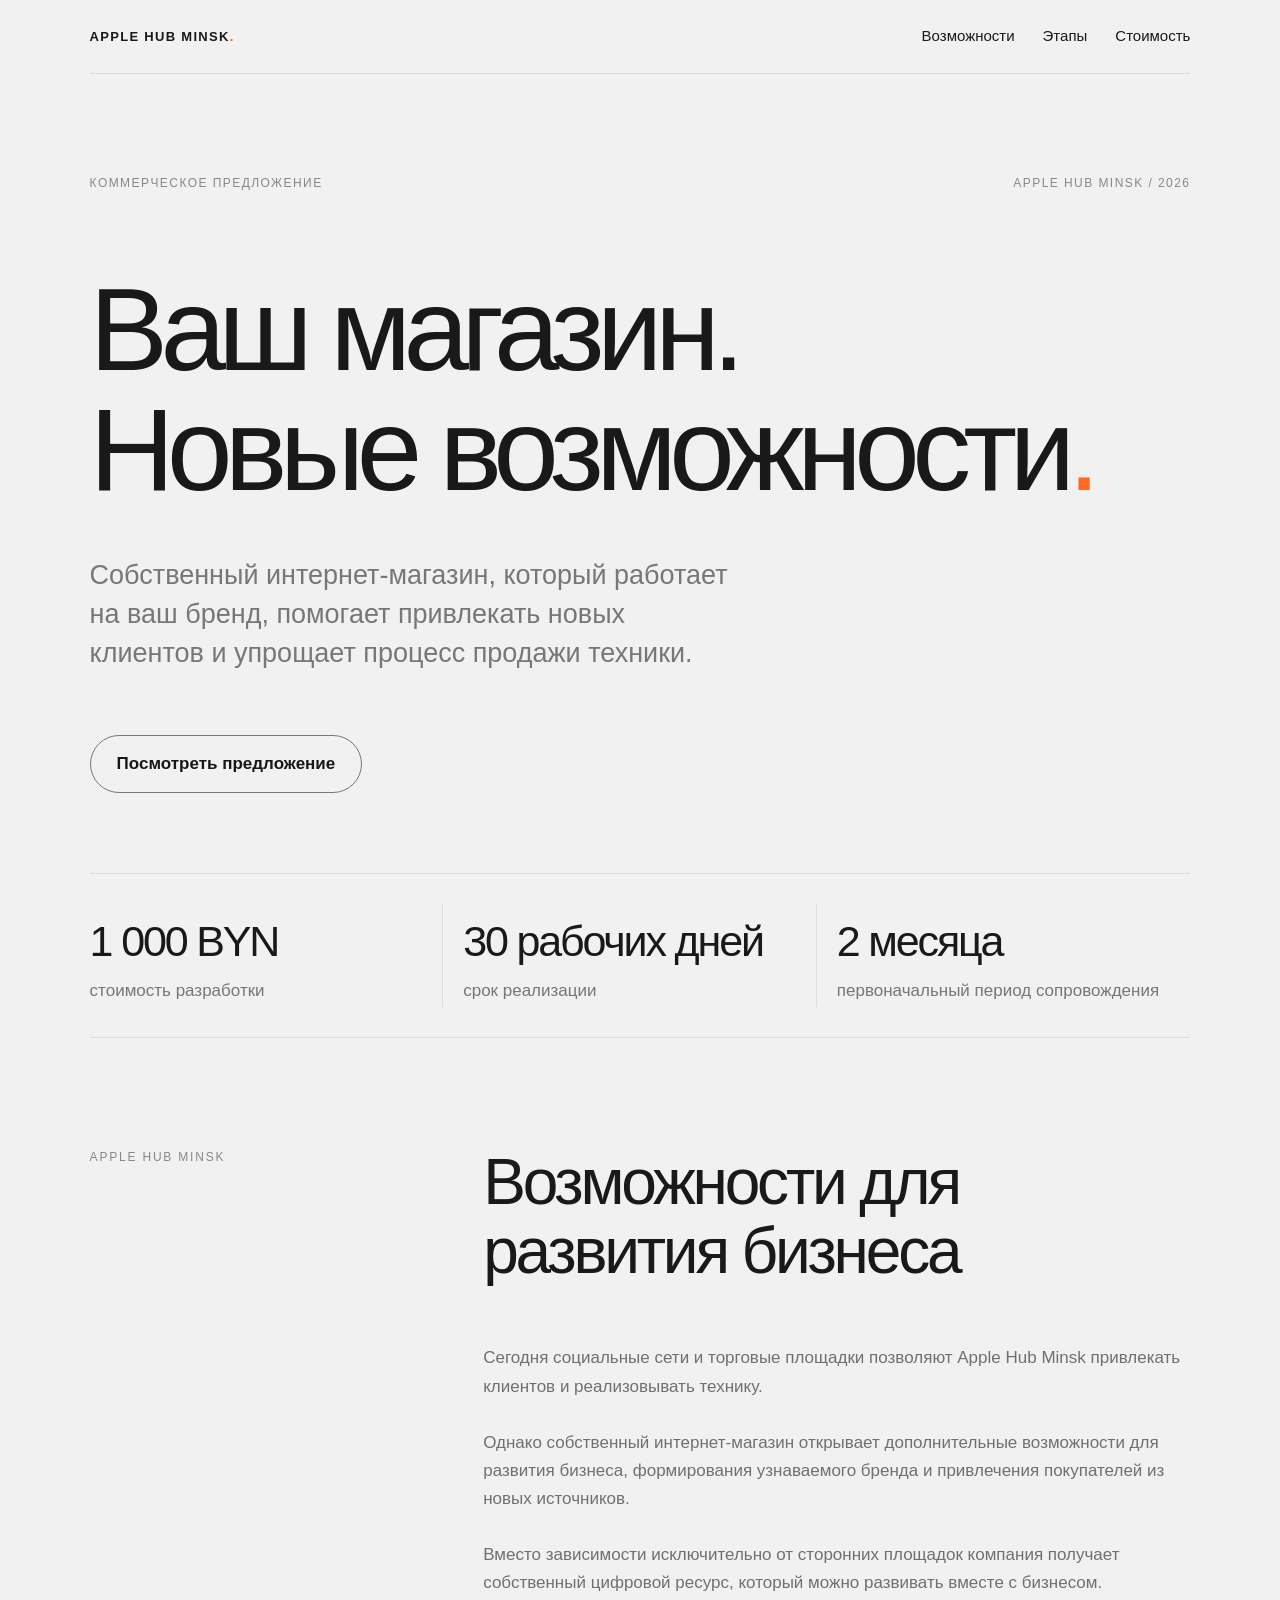
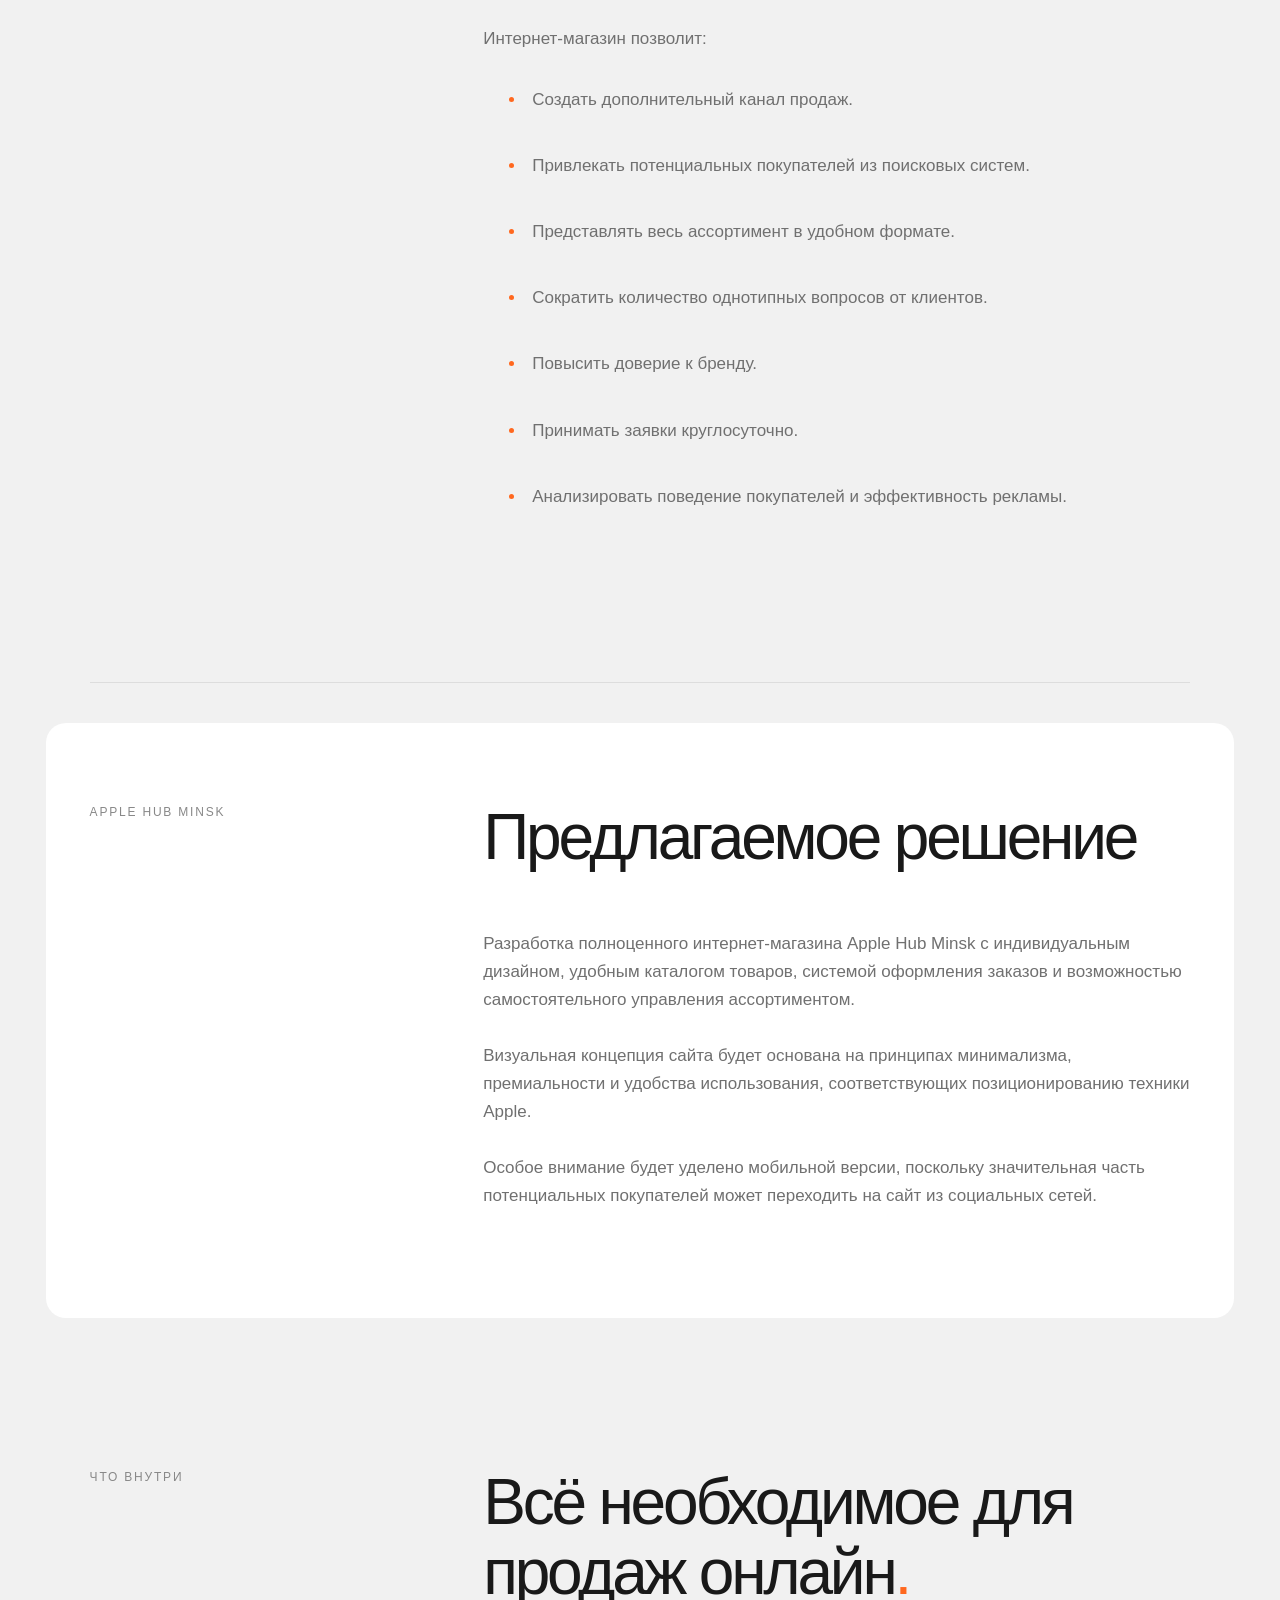
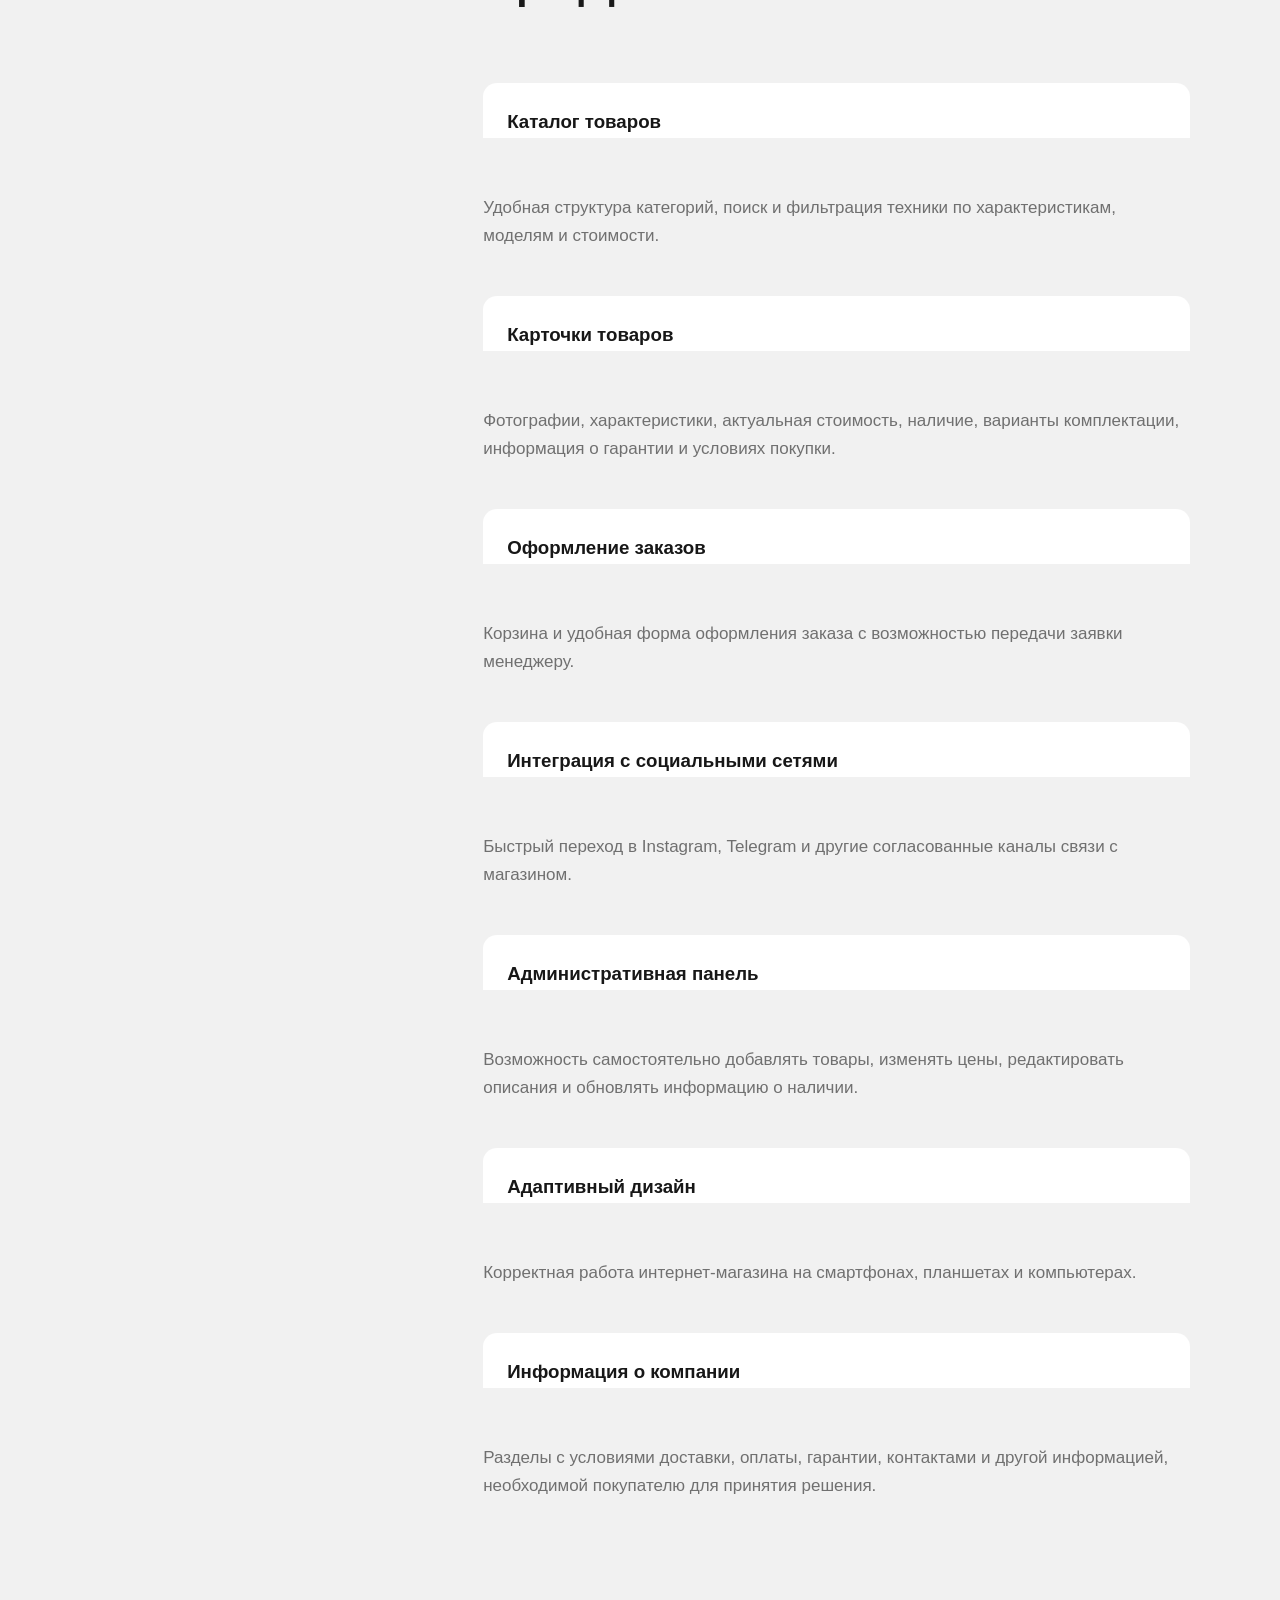
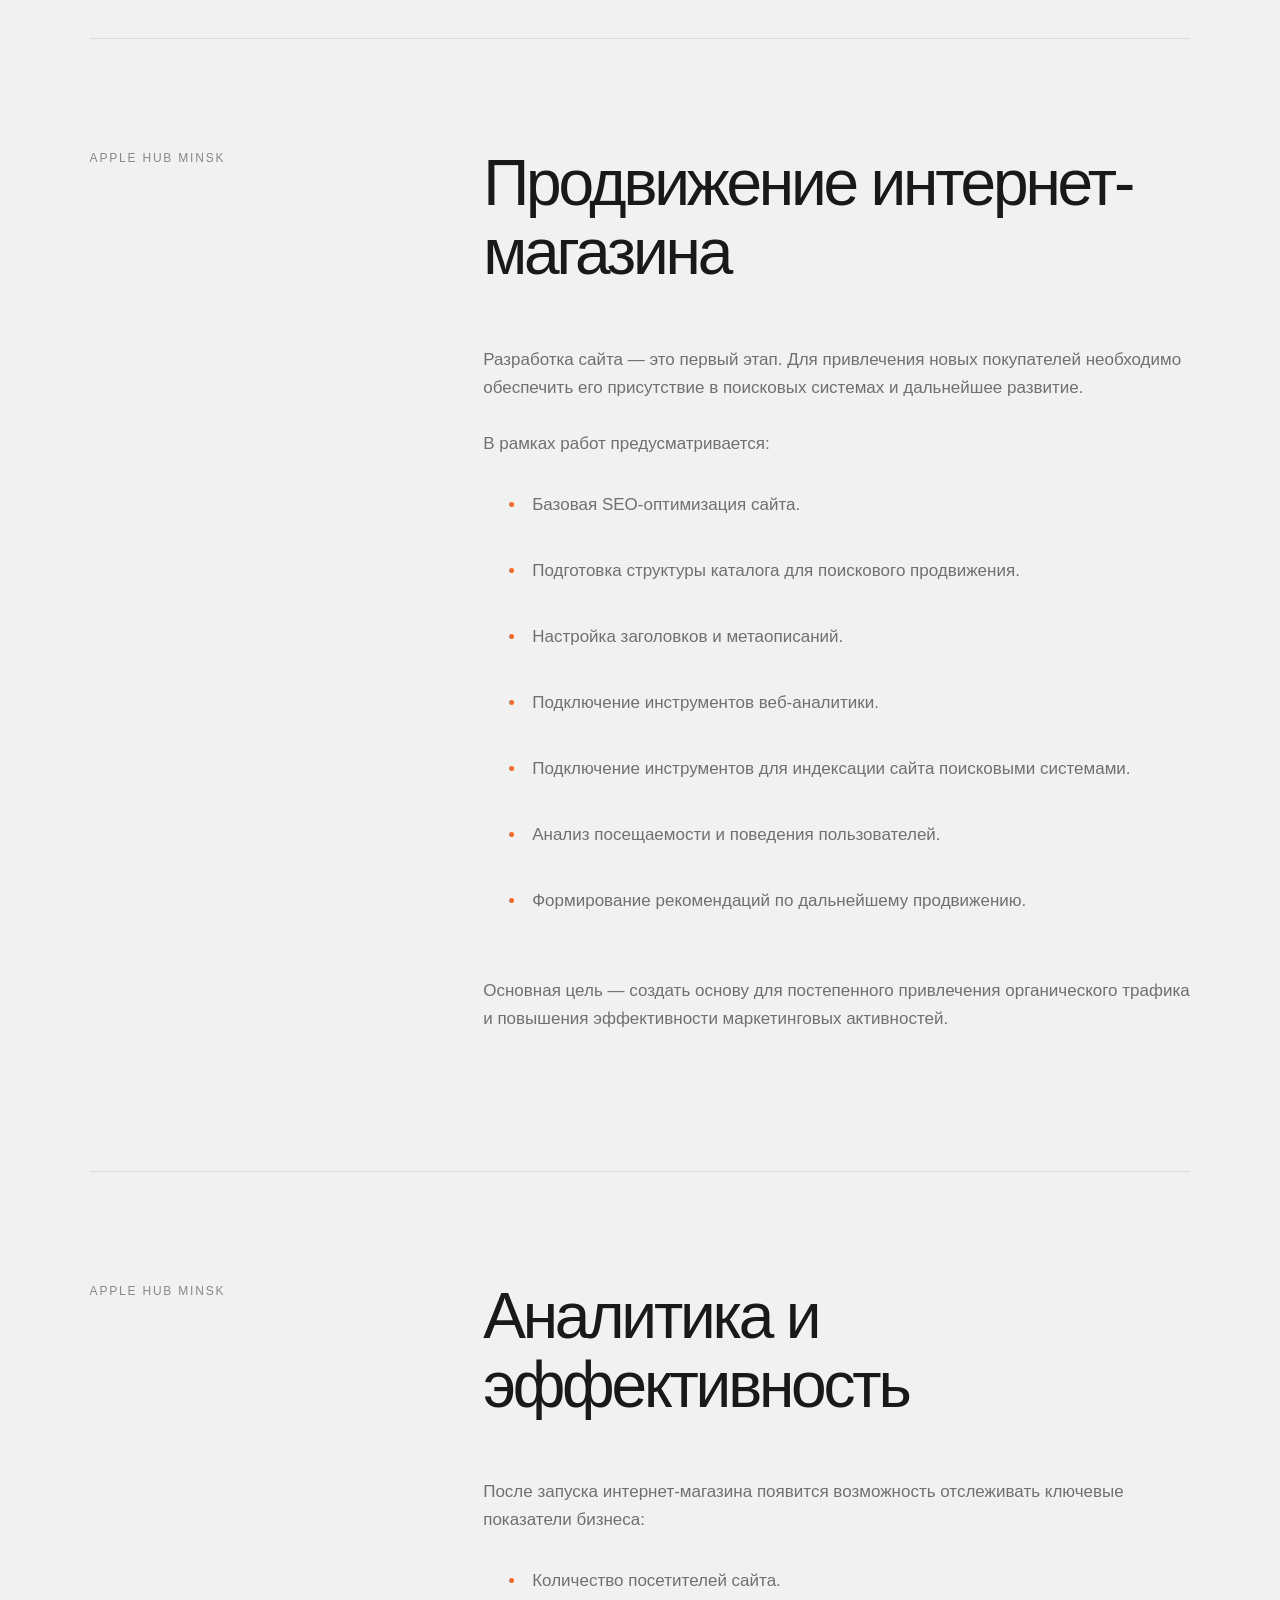
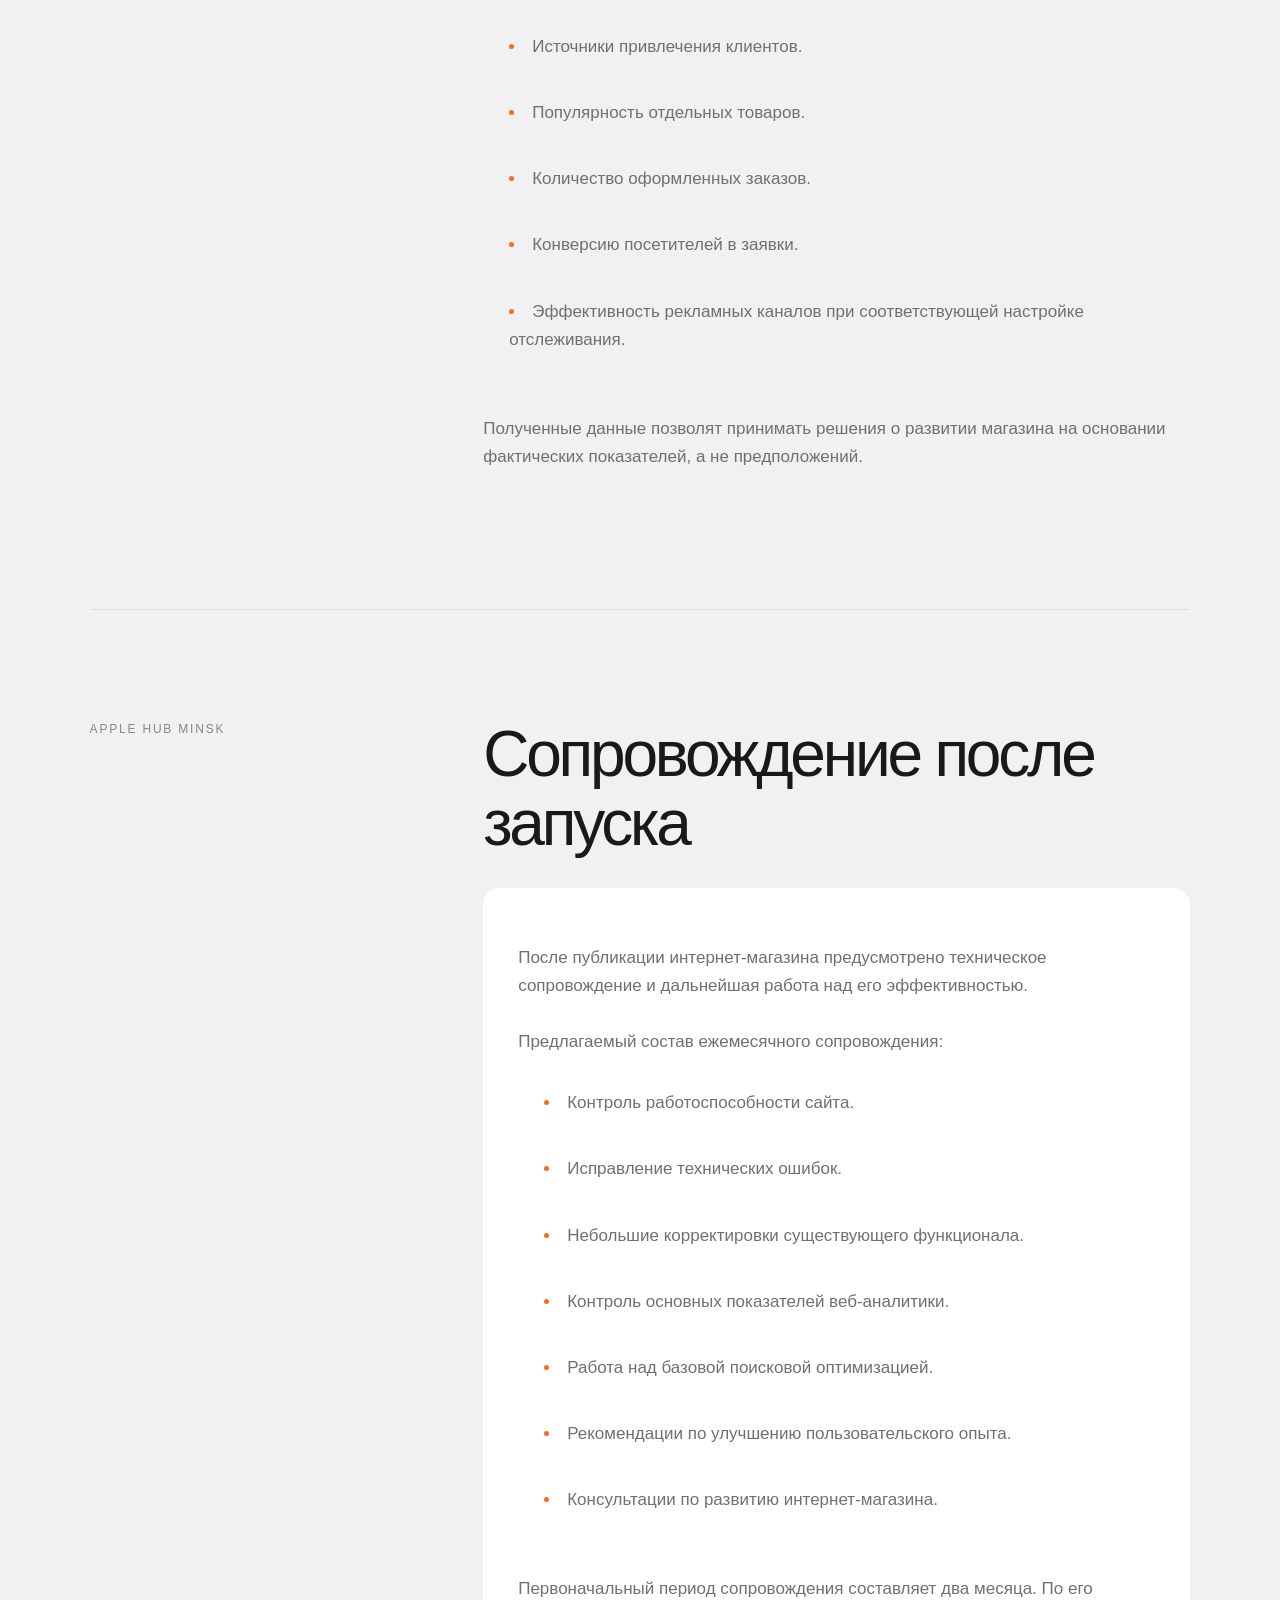
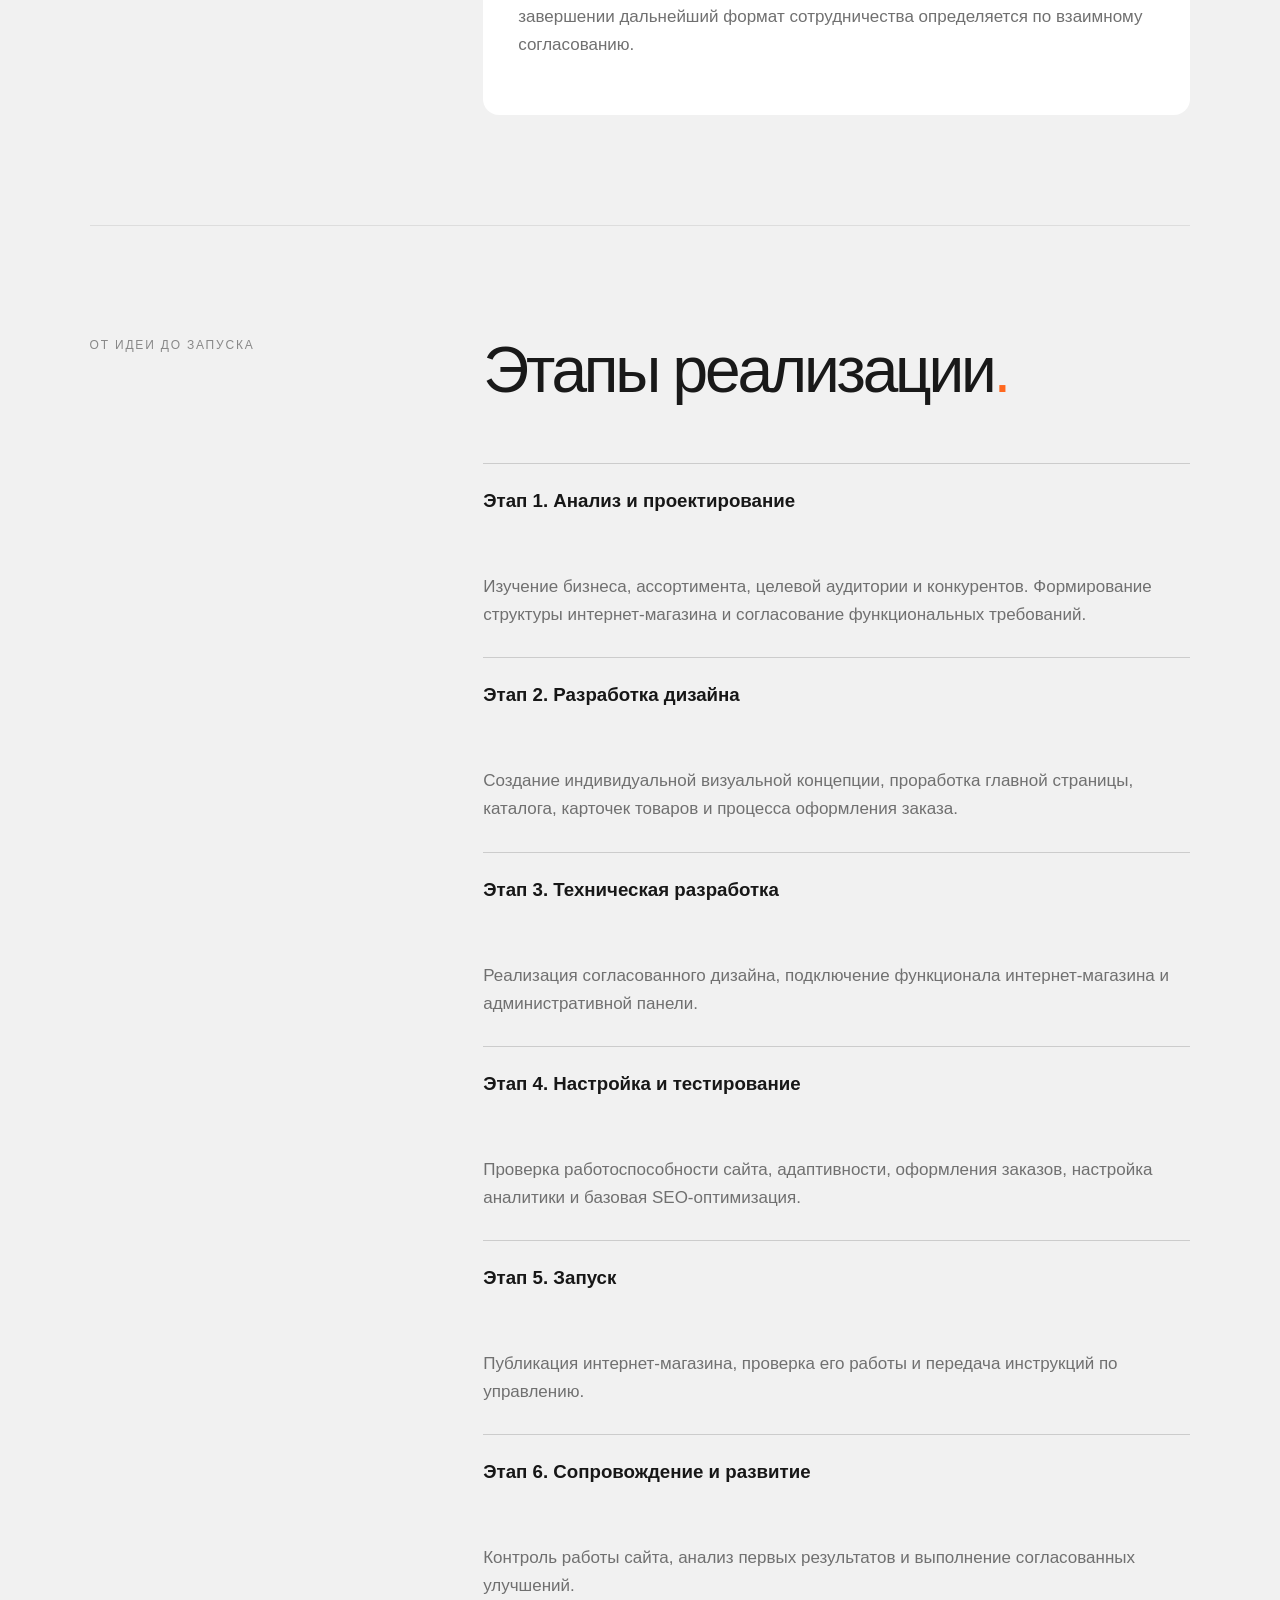
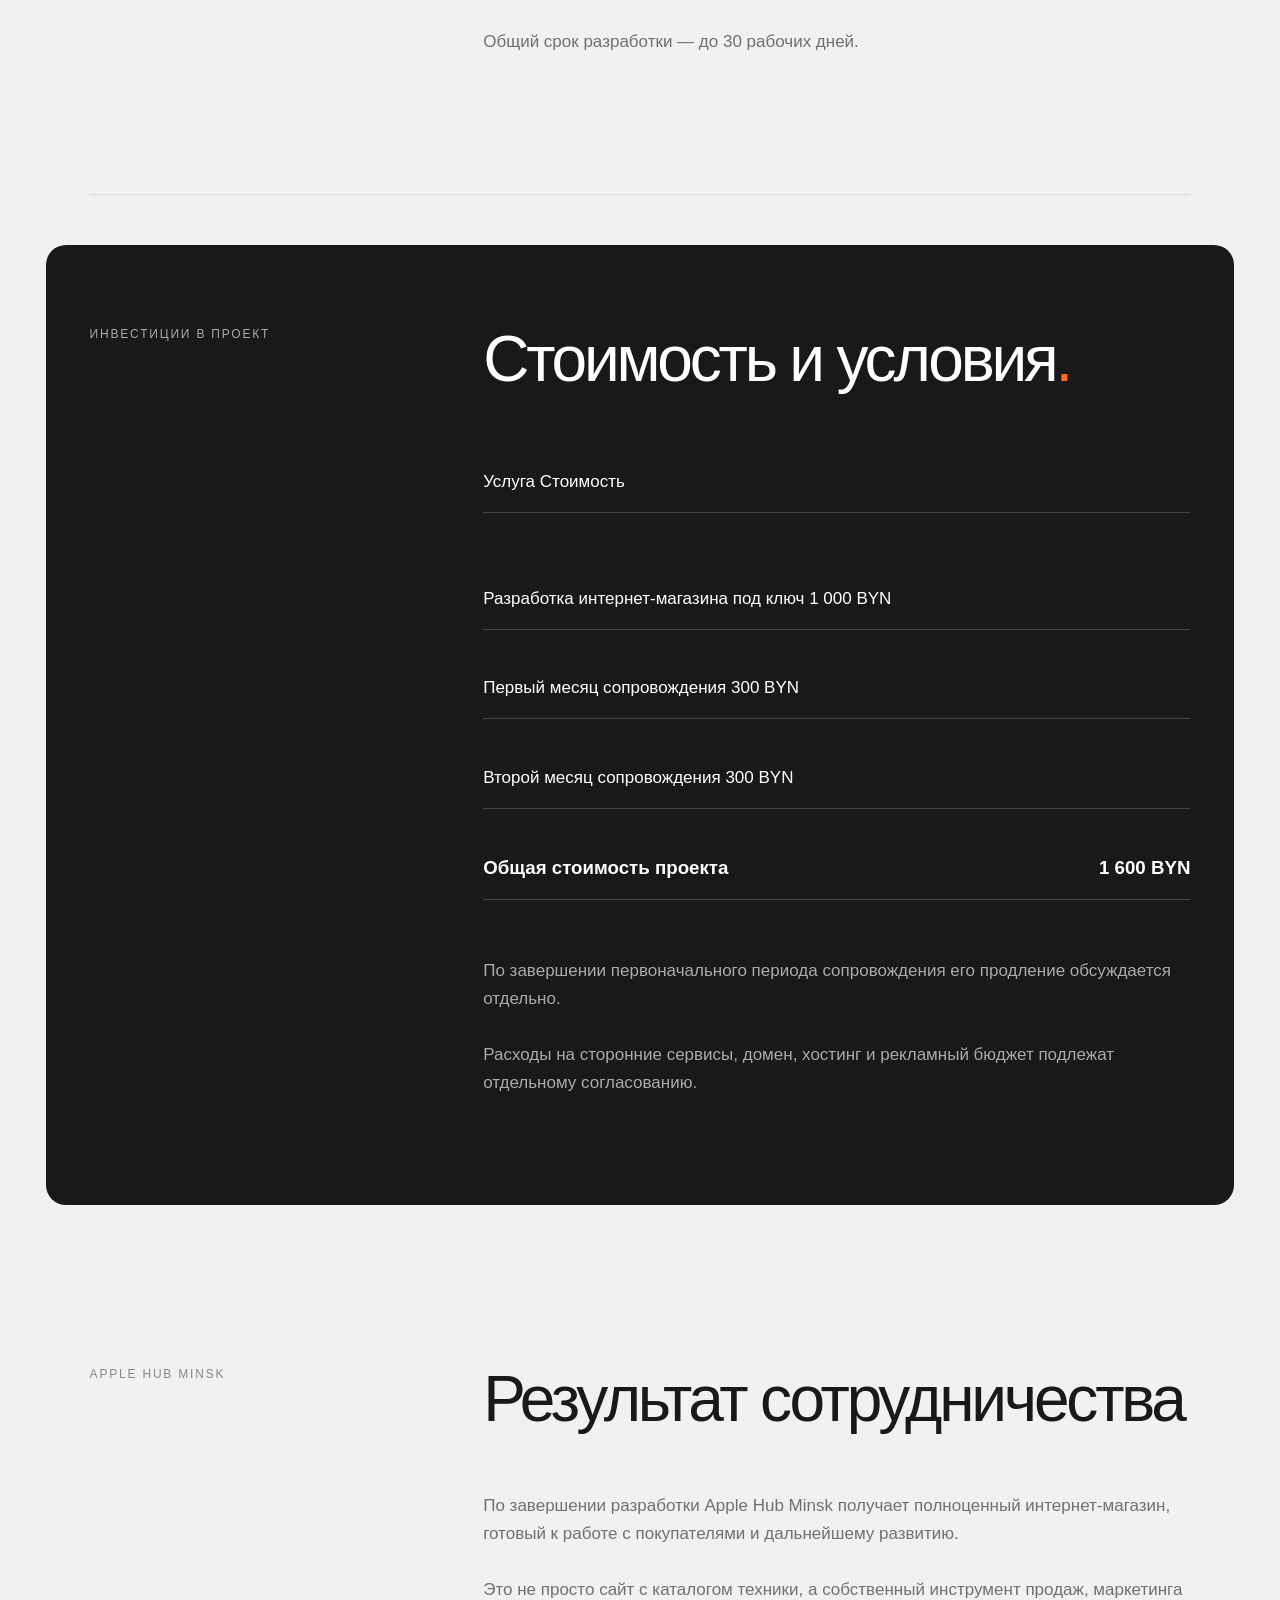
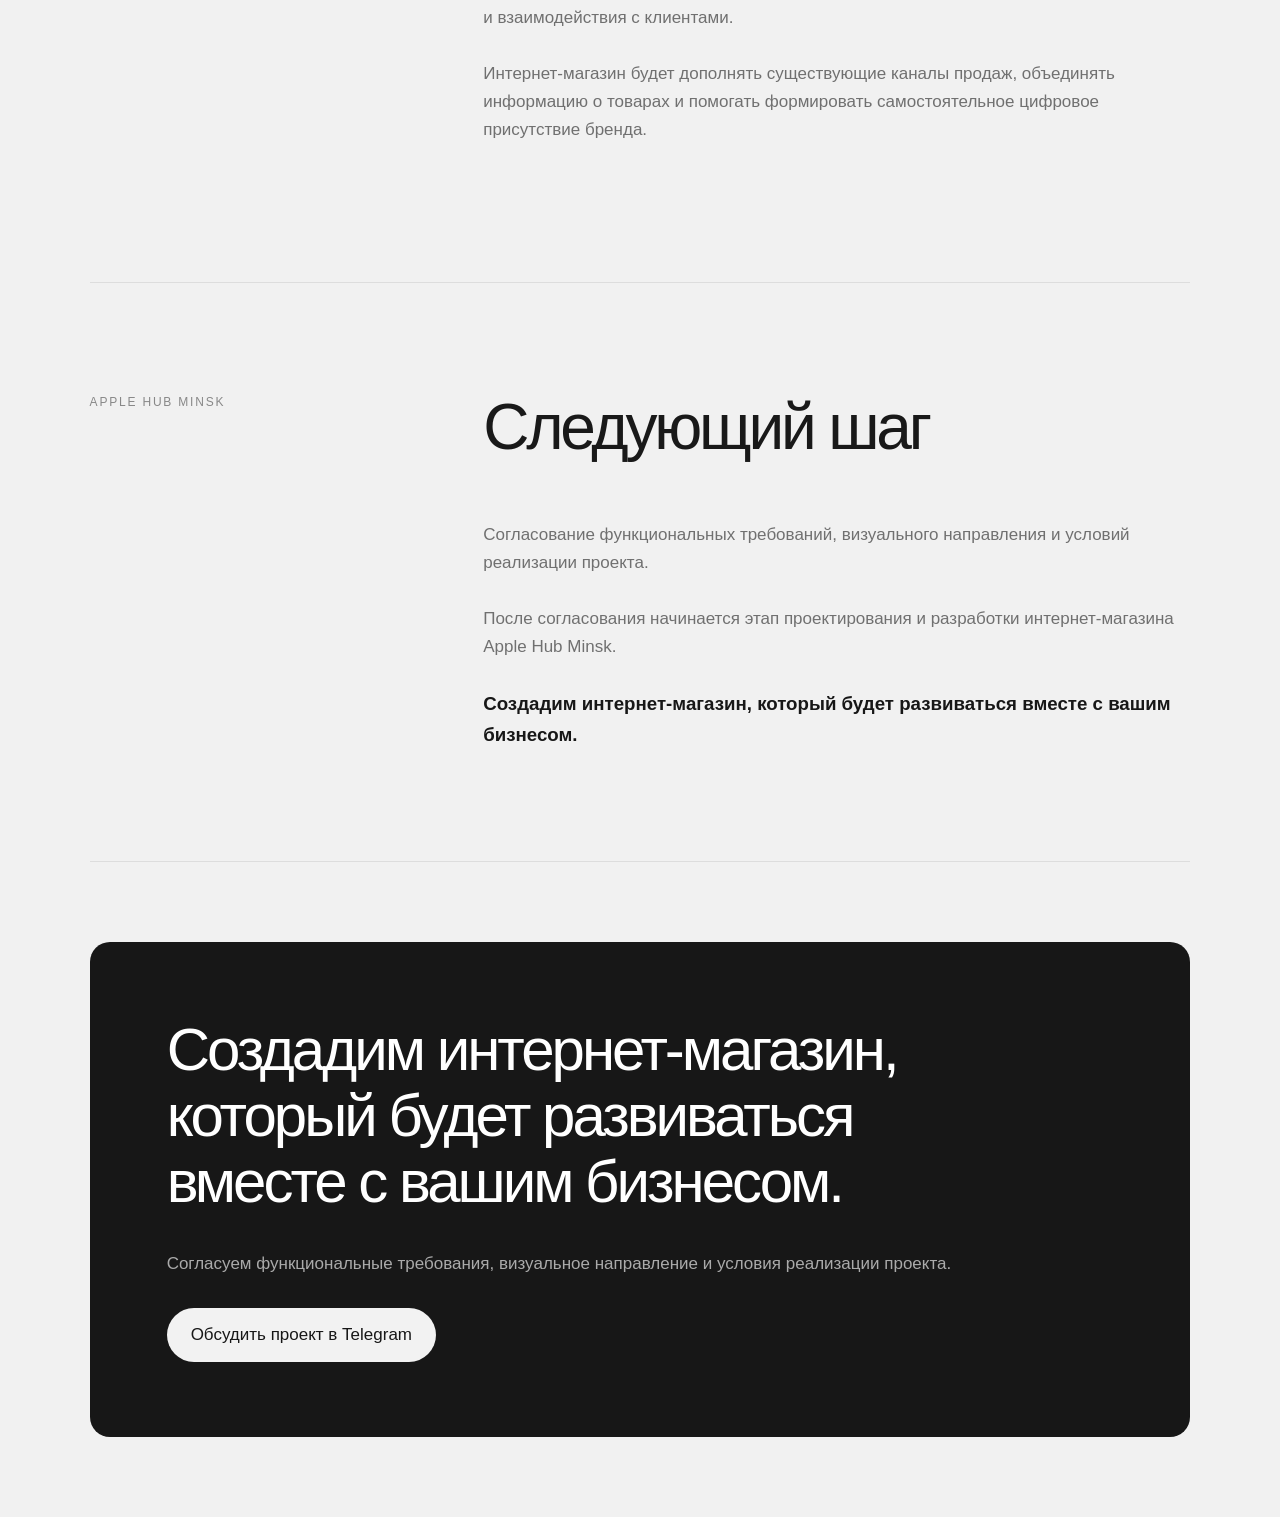
==== apple-hub-minsk/index.html @ 742fd401 "Create Apple Hub Minsk proposal" ====
<!doctype html><html lang="ru"><head><meta charset="utf-8"><meta name="viewport" content="width=device-width,initial-scale=1"><meta name="description" content="Коммерческое предложение для Apple Hub Minsk"><title>Apple Hub Minsk — коммерческое предложение</title><style>
:root{color-scheme:dark;scroll-behavior:smooth}*{box-sizing:border-box}body{margin:0;background:#0b0c0e;color:#f5f5f7;font:17px/1.65 -apple-system,BlinkMacSystemFont,"Segoe UI",sans-serif}a{color:inherit}.wrap{max-width:1280px;margin:auto;padding:0 7%}header{display:flex;justify-content:space-between;align-items:center;padding:24px 0;border-bottom:1px solid #ffffff25;font-size:13px;letter-spacing:.1em;text-transform:uppercase}.badge{color:#a7a9af}.hero{min-height:78vh;display:flex;flex-direction:column;justify-content:center;padding:100px 0 80px}.eyebrow,.section-label{font-size:12px;letter-spacing:.15em;color:#92959e;text-transform:uppercase}.hero h1{font-size:clamp(54px,9vw,120px);letter-spacing:-.065em;line-height:1.02;margin:24px 0;max-width:1050px;font-weight:600}.hero h1 span{color:#8d9099}.lead{font-size:clamp(19px,2.2vw,27px);color:#adb0b8;max-width:750px;line-height:1.45}.button{display:inline-block;background:#f5f5f7;color:#111;text-decoration:none;border-radius:100px;padding:14px 26px;margin-top:25px;align-self:flex-start;font-weight:600}.metrics{display:grid;grid-template-columns:repeat(3,1fr);border-top:1px solid #ffffff30;border-bottom:1px solid #ffffff30}.metric{padding:32px 20px 32px 0}.metric b{display:block;font-size:clamp(25px,3.6vw,43px);letter-spacing:-.05em}.metric span{color:#9da0a8}.content section{display:grid;grid-template-columns:1fr 2fr;gap:40px;padding:110px 0;border-bottom:1px solid #ffffff22}.content h2{font-size:clamp(35px,5vw,64px);letter-spacing:-.05em;line-height:1.08;margin:0 0 30px}.copy{white-space:pre-line;color:#b7bac2;max-width:800px}.copy strong{color:#f5f5f7;font-size:1.1em}.copy li{margin:5px 0 5px 20px;padding-left:6px}.table-row{white-space:normal;padding:16px 0;border-bottom:1px solid #ffffff22;color:#f5f5f7}.table-row span{color:#777}footer{padding:90px 0;color:#a3a6ae}footer strong{display:block;color:white;font-size:clamp(30px,5vw,60px);letter-spacing:-.05em;line-height:1.1;max-width:800px;margin-bottom:35px}@media(max-width:700px){header{font-size:11px}.hero{min-height:70vh;padding:80px 0}.metrics{grid-template-columns:1fr}.metric{padding:18px 0;border-bottom:1px solid #ffffff18}.content section{grid-template-columns:1fr;gap:20px;padding:70px 0}.hero h1{font-size:55px}}
</style><style>
:root{color-scheme:light}body{background:#f1f1f1;color:#191919}header{border-color:#dcdcdc}header b::after{content:'.';color:#ff681f} .badge,.eyebrow,.section-label{color:#888}.hero h1{font-weight:400;letter-spacing:-.065em}.hero h1 span{color:#191919}.lead{color:#777}.button{background:transparent;color:#171717;border:1px solid #777}.button:hover{background:#171717;color:#fff}.metrics{border-color:#ddd}.metric span{color:#777}.metric b{font-weight:400}.content section{border-color:#ddd}.content h2{font-weight:400}.copy{color:#707070}.copy strong{color:#171717}.copy li::marker{color:#ff681f}.table-row{color:#171717;border-color:#ddd}.content section:nth-child(3) .copy,.content section:nth-child(6) .copy{background:#fff;border-radius:16px;padding:28px 35px}.content section:nth-child(8){background:#191919;color:#fff;border-radius:20px;margin:50px -4%;padding:80px 4%;border:0}.content section:nth-child(8) .copy,.content section:nth-child(8) .section-label{color:#aaa}.content section:nth-child(8) .copy strong,.content section:nth-child(8) .table-row{color:#fff}.content section:nth-child(8) .table-row{border-color:#444}footer{background:#171717;color:#aaa;border-radius:20px;padding:75px 7%;margin:80px 0}footer strong{font-weight:400;color:#fff}@media(max-width:700px){.content section:nth-child(8){margin:30px 0;padding:55px 25px}.metric{border-color:#ddd}footer{padding:50px 25px}}
</style><style>
header nav{display:flex;gap:28px;text-transform:none;letter-spacing:0;font-size:15px}header nav a{text-decoration:none}header nav a:hover{text-decoration:underline}.hero{position:relative;min-height:80vh}.hero-top{width:100%;display:flex;justify-content:space-between;font-size:12px;letter-spacing:.12em;color:#888}.hero h1{font-size:clamp(58px,9.2vw,125px);max-width:1150px;margin:75px 0 20px}.accent{color:#ff681f!important}.hero .lead{max-width:650px}.hero .button{margin-top:35px}.metrics{gap:20px}.metric{position:relative}.metric:not(:last-child):after{content:"";position:absolute;right:0;top:30px;bottom:30px;width:1px;background:#ddd}.content section{grid-template-columns:1fr 2fr}.content section:nth-child(2){background:#fff;margin:40px -4%;padding:80px 4%;border:0;border-radius:20px}.content section:nth-child(3) .copy{background:transparent;padding:0}.content section:nth-child(3) .copy strong{display:block;margin-top:18px;padding:24px 24px 0;background:white;border-radius:14px 14px 0 0}.content section:nth-child(3) .copy strong+br{display:none}.content section:nth-child(7) .copy strong{display:block;border-top:1px solid #ccc;padding-top:22px}.content section:nth-child(8) h2{max-width:600px}.table-row{display:flex;justify-content:space-between;gap:16px}.table-row span{display:none}.footer-link{display:inline-block;background:#f2f2f2;color:#171717;border-radius:100px;text-decoration:none;padding:13px 24px;margin-top:30px}.footer-link:hover{background:#ff681f;color:white}:focus-visible{outline:3px solid #ff681f;outline-offset:4px}@media(max-width:700px){header{align-items:flex-start;gap:16px}header nav{gap:12px;font-size:12px;flex-wrap:wrap;justify-content:flex-end}.hero h1{font-size:clamp(46px,12vw,65px);margin:55px 0 20px}.hero-top{gap:20px;font-size:10px}.metric:not(:last-child):after{display:none}.content section:nth-child(2){margin:25px 0;padding:45px 25px}.table-row{flex-wrap:wrap}}
</style></head><body><div class="wrap"><header><b>Apple Hub Minsk</b><nav><a href="#features">Возможности</a><a href="#process">Этапы</a><a href="#pricing">Стоимость</a></nav></header><main><div class="hero"><div class="hero-top"><span>КОММЕРЧЕСКОЕ ПРЕДЛОЖЕНИЕ</span><span>APPLE HUB MINSK / 2026</span></div><h1>Ваш магазин.<br><span>Новые возможности<span class="accent">.</span></span></h1><p class="lead">Собственный интернет-магазин, который работает на ваш бренд, помогает привлекать новых клиентов и упрощает процесс продажи техники.</p><a class="button" href="#proposal">Посмотреть предложение</a></div><div class="metrics"><div class="metric"><b>1 000 BYN</b><span>стоимость разработки</span></div><div class="metric"><b>30 рабочих дней</b><span>срок реализации</span></div><div class="metric"><b>2 месяца</b><span>первоначальный период сопровождения</span></div></div><div id="proposal" class="content"><section><div class='section-label'>APPLE HUB MINSK</div><div><h2>Возможности для развития бизнеса</h2><div class='copy'>
Сегодня социальные сети и торговые площадки позволяют Apple Hub Minsk привлекать клиентов и реализовывать технику.

Однако собственный интернет-магазин открывает дополнительные возможности для развития бизнеса, формирования узнаваемого бренда и привлечения покупателей из новых источников.

Вместо зависимости исключительно от сторонних площадок компания получает собственный цифровой ресурс, который можно развивать вместе с бизнесом.

Интернет-магазин позволит:

<li>Создать дополнительный канал продаж.</li>
<li>Привлекать потенциальных покупателей из поисковых систем.</li>
<li>Представлять весь ассортимент в удобном формате.</li>
<li>Сократить количество однотипных вопросов от клиентов.</li>
<li>Повысить доверие к бренду.</li>
<li>Принимать заявки круглосуточно.</li>
<li>Анализировать поведение покупателей и эффективность рекламы.</li>

</div></div></section>
<section><div class='section-label'>APPLE HUB MINSK</div><div><h2>Предлагаемое решение</h2><div class='copy'>
Разработка полноценного интернет-магазина Apple Hub Minsk с индивидуальным дизайном, удобным каталогом товаров, системой оформления заказов и возможностью самостоятельного управления ассортиментом.

Визуальная концепция сайта будет основана на принципах минимализма, премиальности и удобства использования, соответствующих позиционированию техники Apple.

Особое внимание будет уделено мобильной версии, поскольку значительная часть потенциальных покупателей может переходить на сайт из социальных сетей.

</div></div></section>
<section id="features"><div class='section-label'>ЧТО ВНУТРИ</div><div><h2>Всё необходимое для продаж онлайн<span class="accent">.</span></h2><div class='copy'>
<strong>Каталог товаров</strong>

Удобная структура категорий, поиск и фильтрация техники по характеристикам, моделям и стоимости.

<strong>Карточки товаров</strong>

Фотографии, характеристики, актуальная стоимость, наличие, варианты комплектации, информация о гарантии и условиях покупки.

<strong>Оформление заказов</strong>

Корзина и удобная форма оформления заказа с возможностью передачи заявки менеджеру.

<strong>Интеграция с социальными сетями</strong>

Быстрый переход в Instagram, Telegram и другие согласованные каналы связи с магазином.

<strong>Административная панель</strong>

Возможность самостоятельно добавлять товары, изменять цены, редактировать описания и обновлять информацию о наличии.

<strong>Адаптивный дизайн</strong>

Корректная работа интернет-магазина на смартфонах, планшетах и компьютерах.

<strong>Информация о компании</strong>

Разделы с условиями доставки, оплаты, гарантии, контактами и другой информацией, необходимой покупателю для принятия решения.

</div></div></section>
<section><div class='section-label'>APPLE HUB MINSK</div><div><h2>Продвижение интернет-магазина</h2><div class='copy'>
Разработка сайта — это первый этап. Для привлечения новых покупателей необходимо обеспечить его присутствие в поисковых системах и дальнейшее развитие.

В рамках работ предусматривается:

<li>Базовая SEO-оптимизация сайта.</li>
<li>Подготовка структуры каталога для поискового продвижения.</li>
<li>Настройка заголовков и метаописаний.</li>
<li>Подключение инструментов веб-аналитики.</li>
<li>Подключение инструментов для индексации сайта поисковыми системами.</li>
<li>Анализ посещаемости и поведения пользователей.</li>
<li>Формирование рекомендаций по дальнейшему продвижению.</li>

Основная цель — создать основу для постепенного привлечения органического трафика и повышения эффективности маркетинговых активностей.

</div></div></section>
<section><div class='section-label'>APPLE HUB MINSK</div><div><h2>Аналитика и эффективность</h2><div class='copy'>
После запуска интернет-магазина появится возможность отслеживать ключевые показатели бизнеса:

<li>Количество посетителей сайта.</li>
<li>Источники привлечения клиентов.</li>
<li>Популярность отдельных товаров.</li>
<li>Количество оформленных заказов.</li>
<li>Конверсию посетителей в заявки.</li>
<li>Эффективность рекламных каналов при соответствующей настройке отслеживания.</li>

Полученные данные позволят принимать решения о развитии магазина на основании фактических показателей, а не предположений.

</div></div></section>
<section><div class='section-label'>APPLE HUB MINSK</div><div><h2>Сопровождение после запуска</h2><div class='copy'>
После публикации интернет-магазина предусмотрено техническое сопровождение и дальнейшая работа над его эффективностью.

Предлагаемый состав ежемесячного сопровождения:

<li>Контроль работоспособности сайта.</li>
<li>Исправление технических ошибок.</li>
<li>Небольшие корректировки существующего функционала.</li>
<li>Контроль основных показателей веб-аналитики.</li>
<li>Работа над базовой поисковой оптимизацией.</li>
<li>Рекомендации по улучшению пользовательского опыта.</li>
<li>Консультации по развитию интернет-магазина.</li>

Первоначальный период сопровождения составляет два месяца. По его завершении дальнейший формат сотрудничества определяется по взаимному согласованию.

</div></div></section>
<section id="process"><div class='section-label'>ОТ ИДЕИ ДО ЗАПУСКА</div><div><h2>Этапы реализации<span class="accent">.</span></h2><div class='copy'>
<strong>Этап 1. Анализ и проектирование</strong>

Изучение бизнеса, ассортимента, целевой аудитории и конкурентов. Формирование структуры интернет-магазина и согласование функциональных требований.

<strong>Этап 2. Разработка дизайна</strong>

Создание индивидуальной визуальной концепции, проработка главной страницы, каталога, карточек товаров и процесса оформления заказа.

<strong>Этап 3. Техническая разработка</strong>

Реализация согласованного дизайна, подключение функционала интернет-магазина и административной панели.

<strong>Этап 4. Настройка и тестирование</strong>

Проверка работоспособности сайта, адаптивности, оформления заказов, настройка аналитики и базовая SEO-оптимизация.

<strong>Этап 5. Запуск</strong>

Публикация интернет-магазина, проверка его работы и передача инструкций по управлению.

<strong>Этап 6. Сопровождение и развитие</strong>

Контроль работы сайта, анализ первых результатов и выполнение согласованных улучшений.

Общий срок разработки — до 30 рабочих дней.

</div></div></section>
<section id="pricing"><div class='section-label'>ИНВЕСТИЦИИ В ПРОЕКТ</div><div><h2>Стоимость и условия<span class="accent">.</span></h2><div class='copy'>
<div class="table-row"> Услуга  <span> / </span>  Стоимость </div>

<div class="table-row"> Разработка интернет-магазина под ключ  <span> / </span>  1 000 BYN </div>
<div class="table-row"> Первый месяц сопровождения  <span> / </span>  300 BYN </div>
<div class="table-row"> Второй месяц сопровождения  <span> / </span>  300 BYN </div>
<div class="table-row"> <strong>Общая стоимость проекта</strong>  <span> / </span>  <strong>1 600 BYN</strong> </div>

По завершении первоначального периода сопровождения его продление обсуждается отдельно.

Расходы на сторонние сервисы, домен, хостинг и рекламный бюджет подлежат отдельному согласованию.

</div></div></section>
<section><div class='section-label'>APPLE HUB MINSK</div><div><h2>Результат сотрудничества</h2><div class='copy'>
По завершении разработки Apple Hub Minsk получает полноценный интернет-магазин, готовый к работе с покупателями и дальнейшему развитию.

Это не просто сайт с каталогом техники, а собственный инструмент продаж, маркетинга и взаимодействия с клиентами.

Интернет-магазин будет дополнять существующие каналы продаж, объединять информацию о товарах и помогать формировать самостоятельное цифровое присутствие бренда.

</div></div></section>
<section><div class='section-label'>APPLE HUB MINSK</div><div><h2>Следующий шаг</h2><div class='copy'>
Согласование функциональных требований, визуального направления и условий реализации проекта.

После согласования начинается этап проектирования и разработки интернет-магазина Apple Hub Minsk.

<strong>Создадим интернет-магазин, который будет развиваться вместе с вашим бизнесом.</strong></div></div></section></div></main><footer><strong>Создадим интернет-магазин, который будет развиваться вместе с вашим бизнесом.</strong><span>Согласуем функциональные требования, визуальное направление и условия реализации проекта.</span><br><a class="footer-link" href="https://t.me/mofyl">Обсудить проект в Telegram</a></footer></div></body></html>
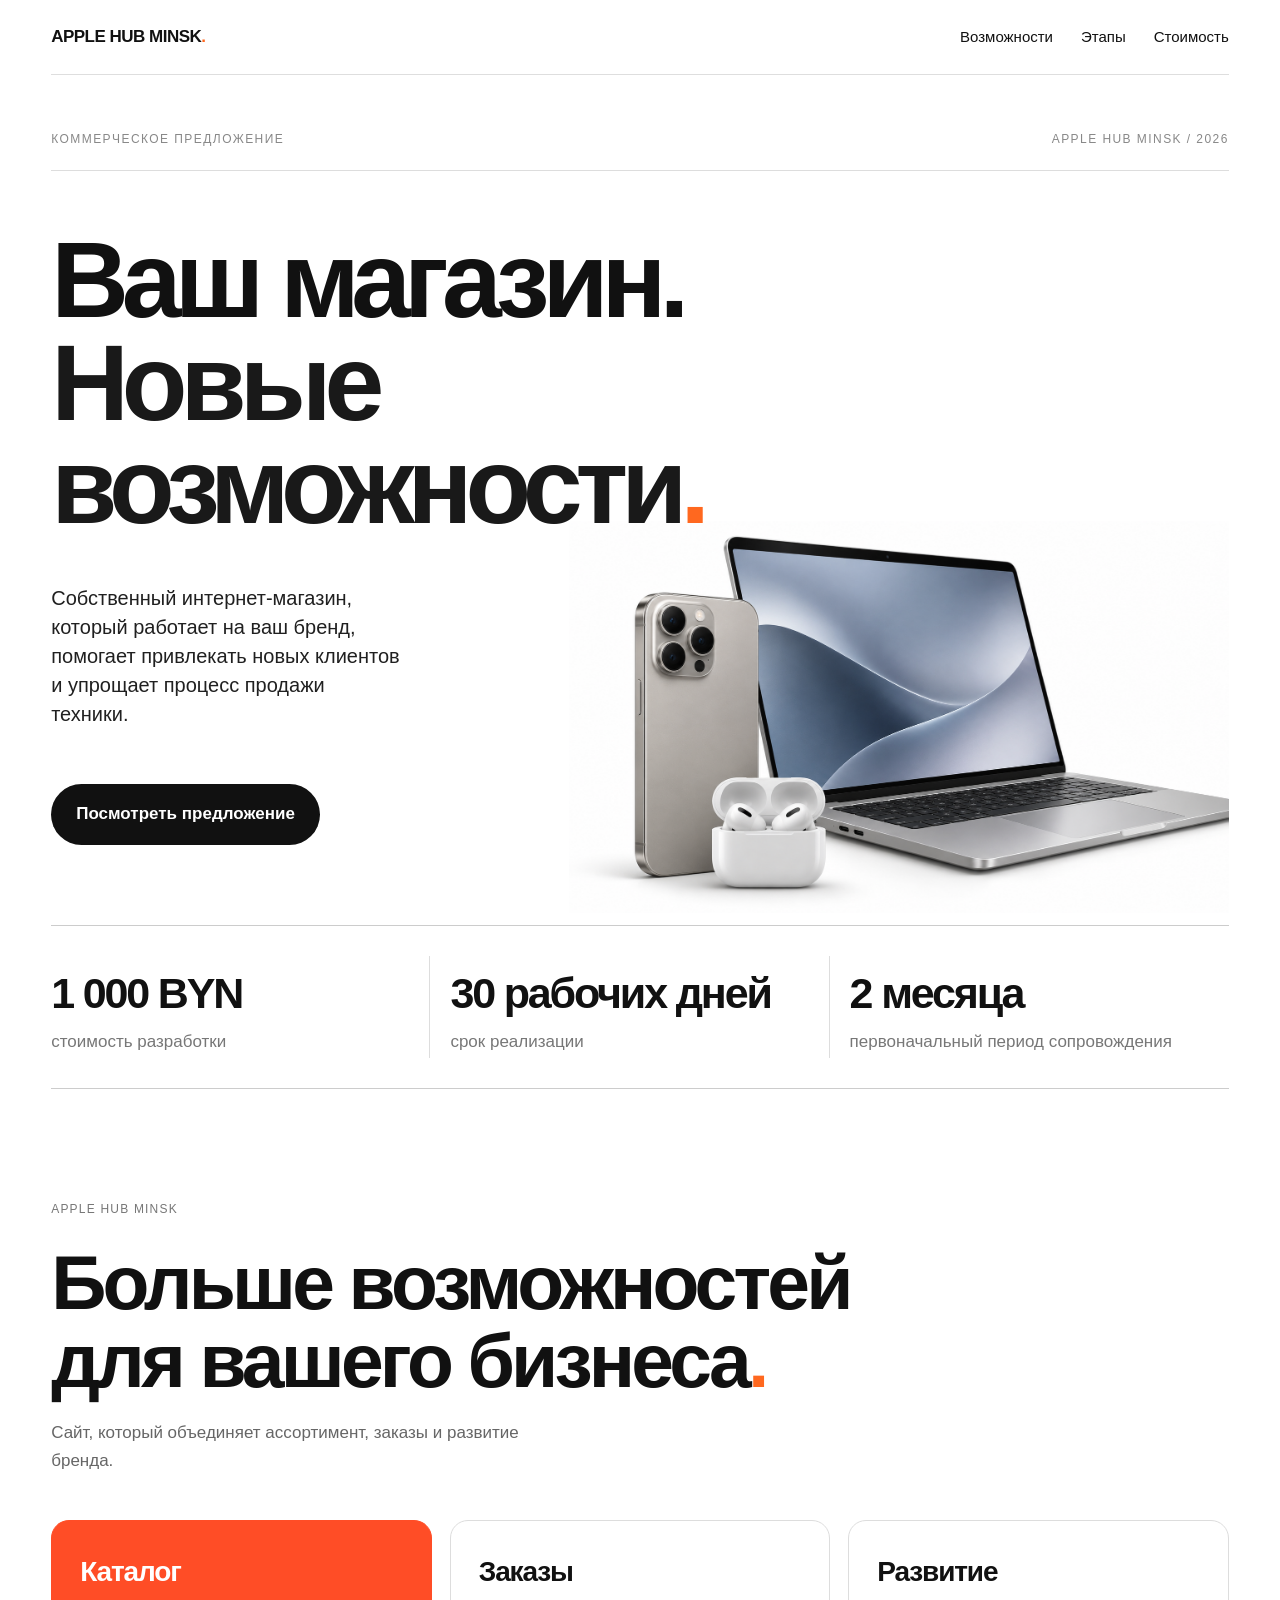
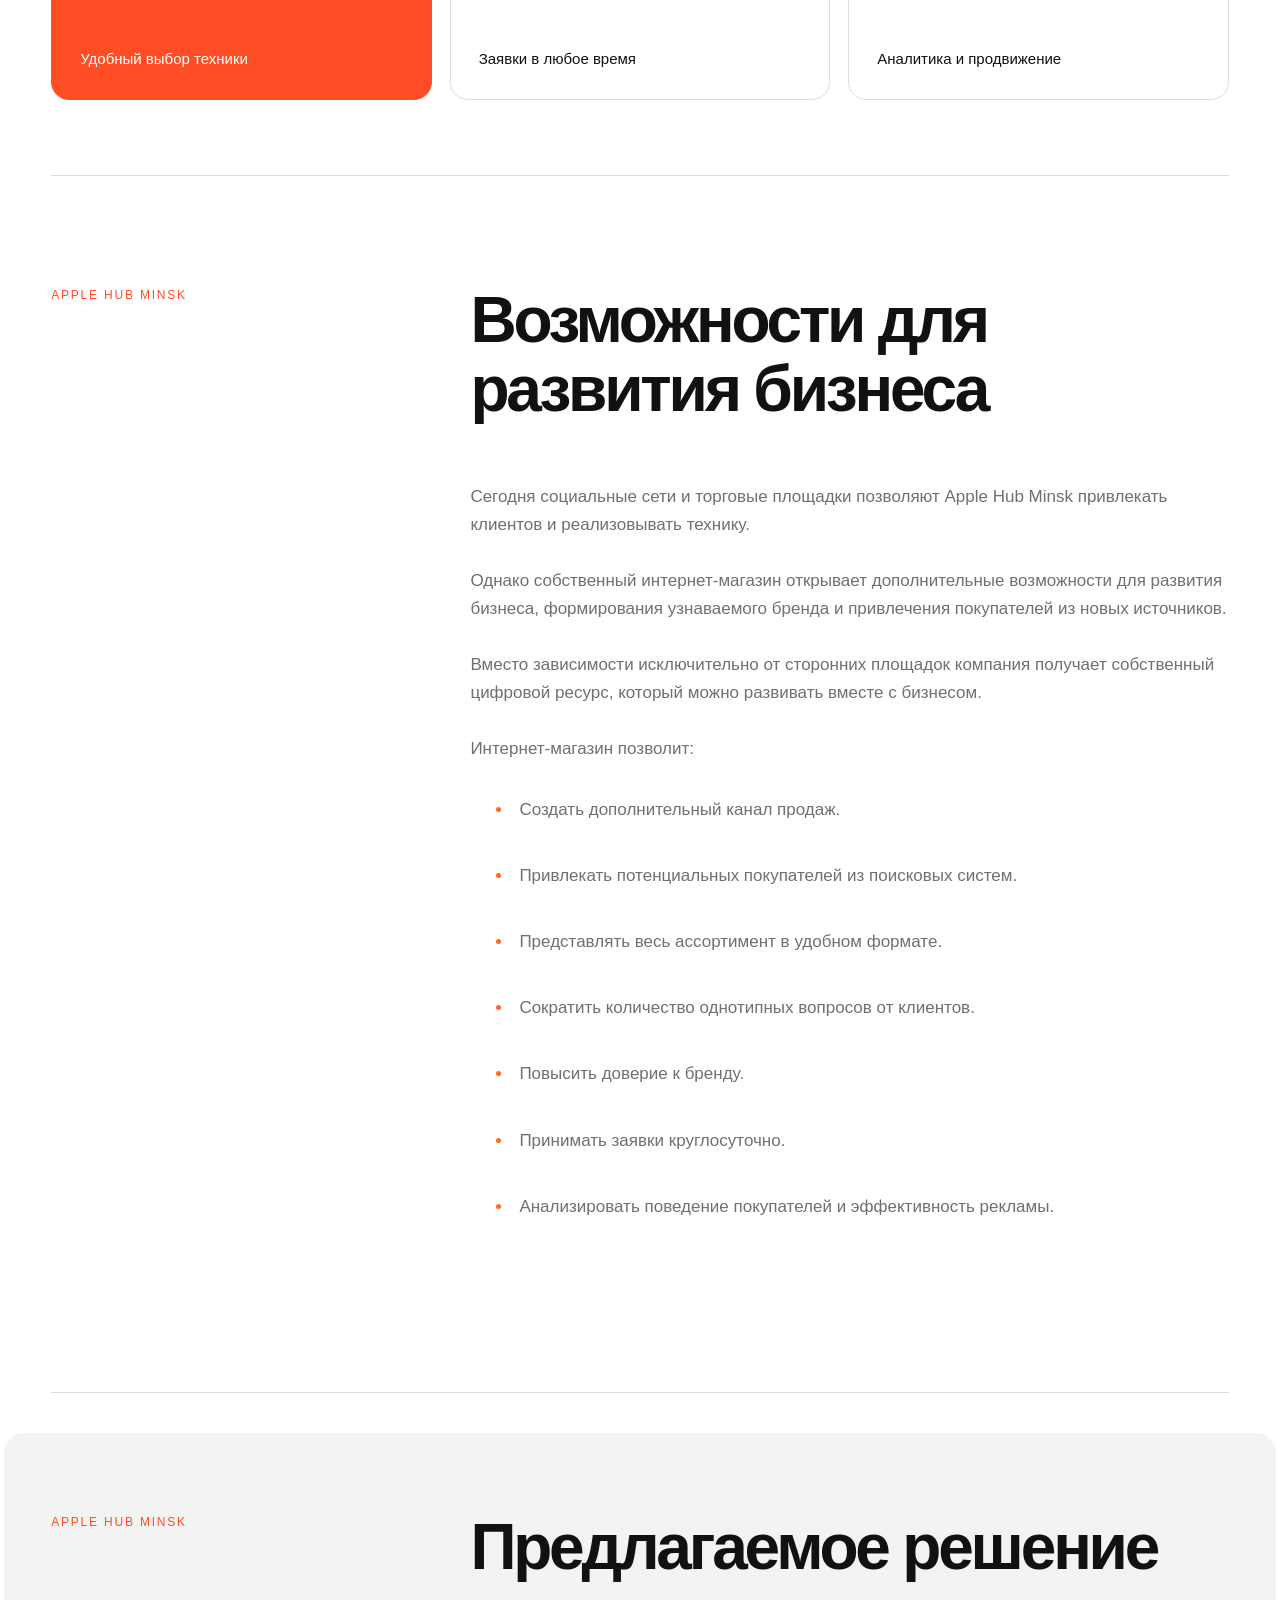
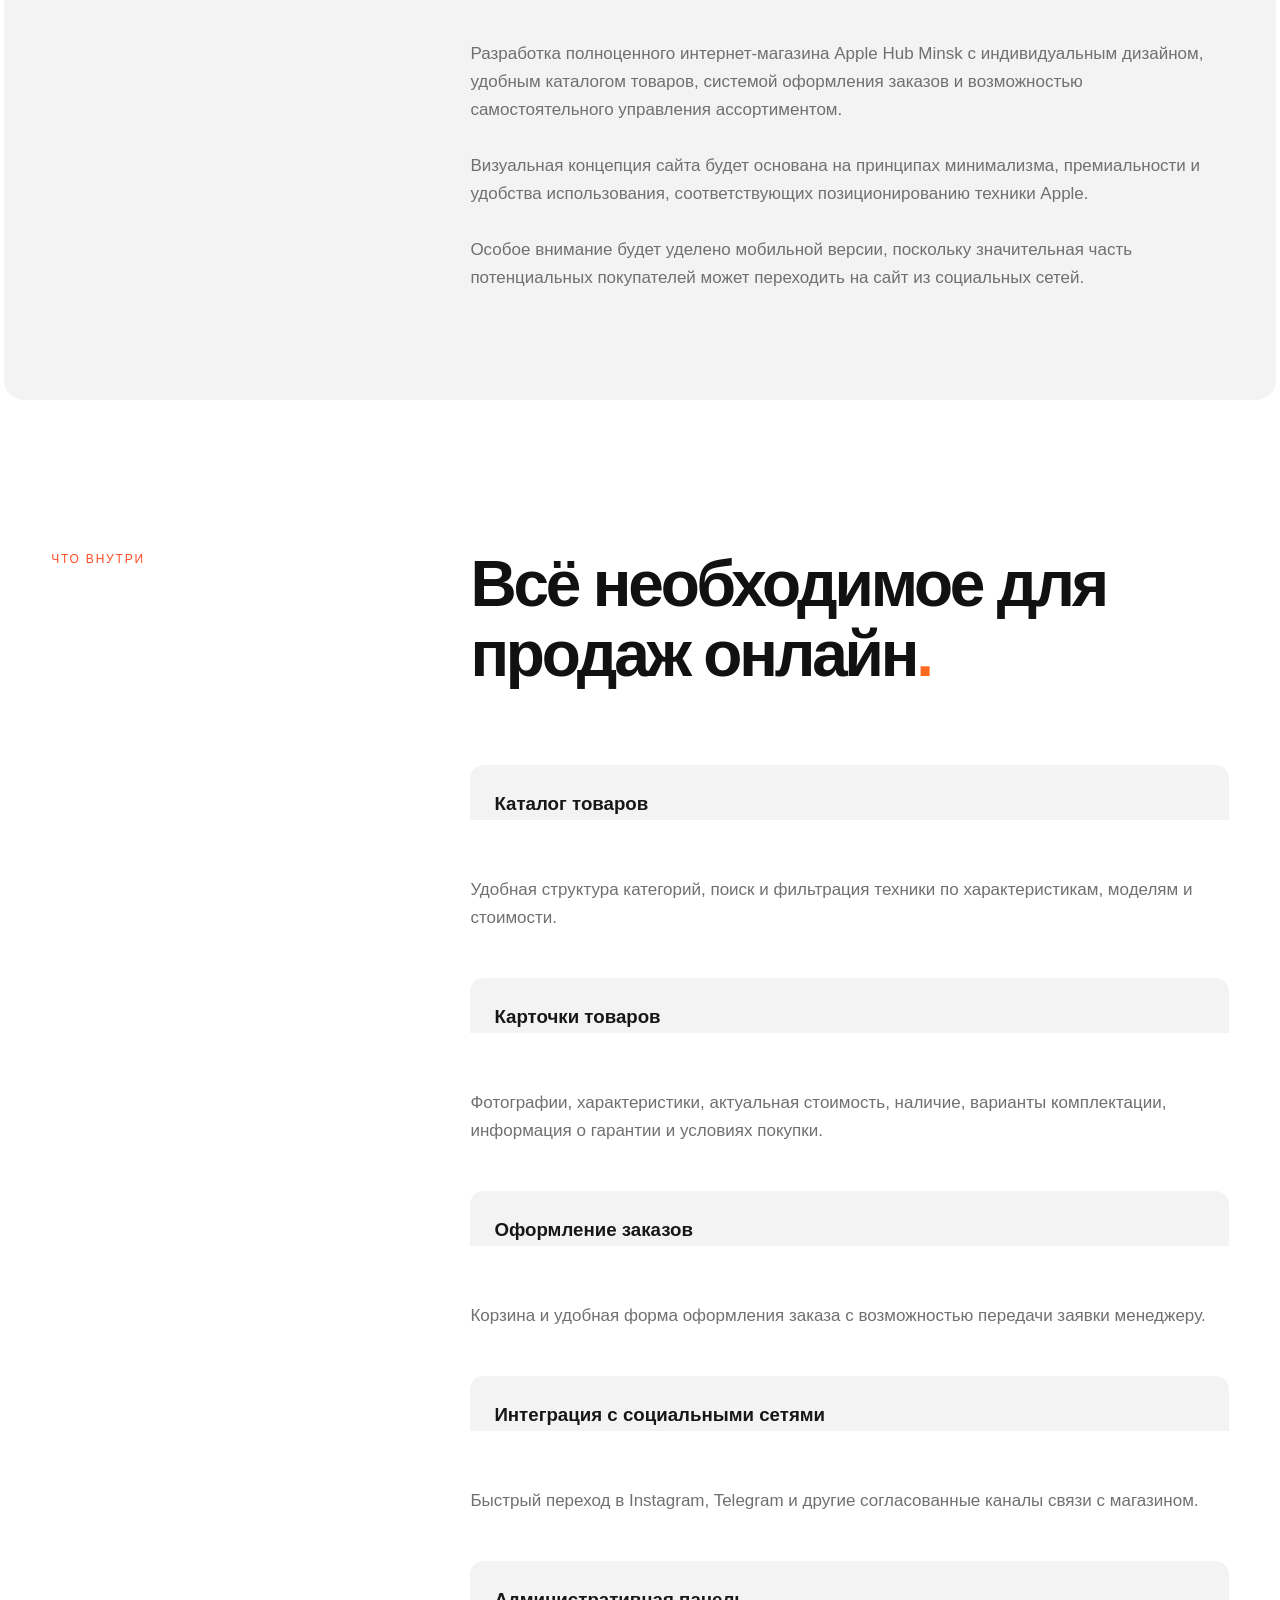
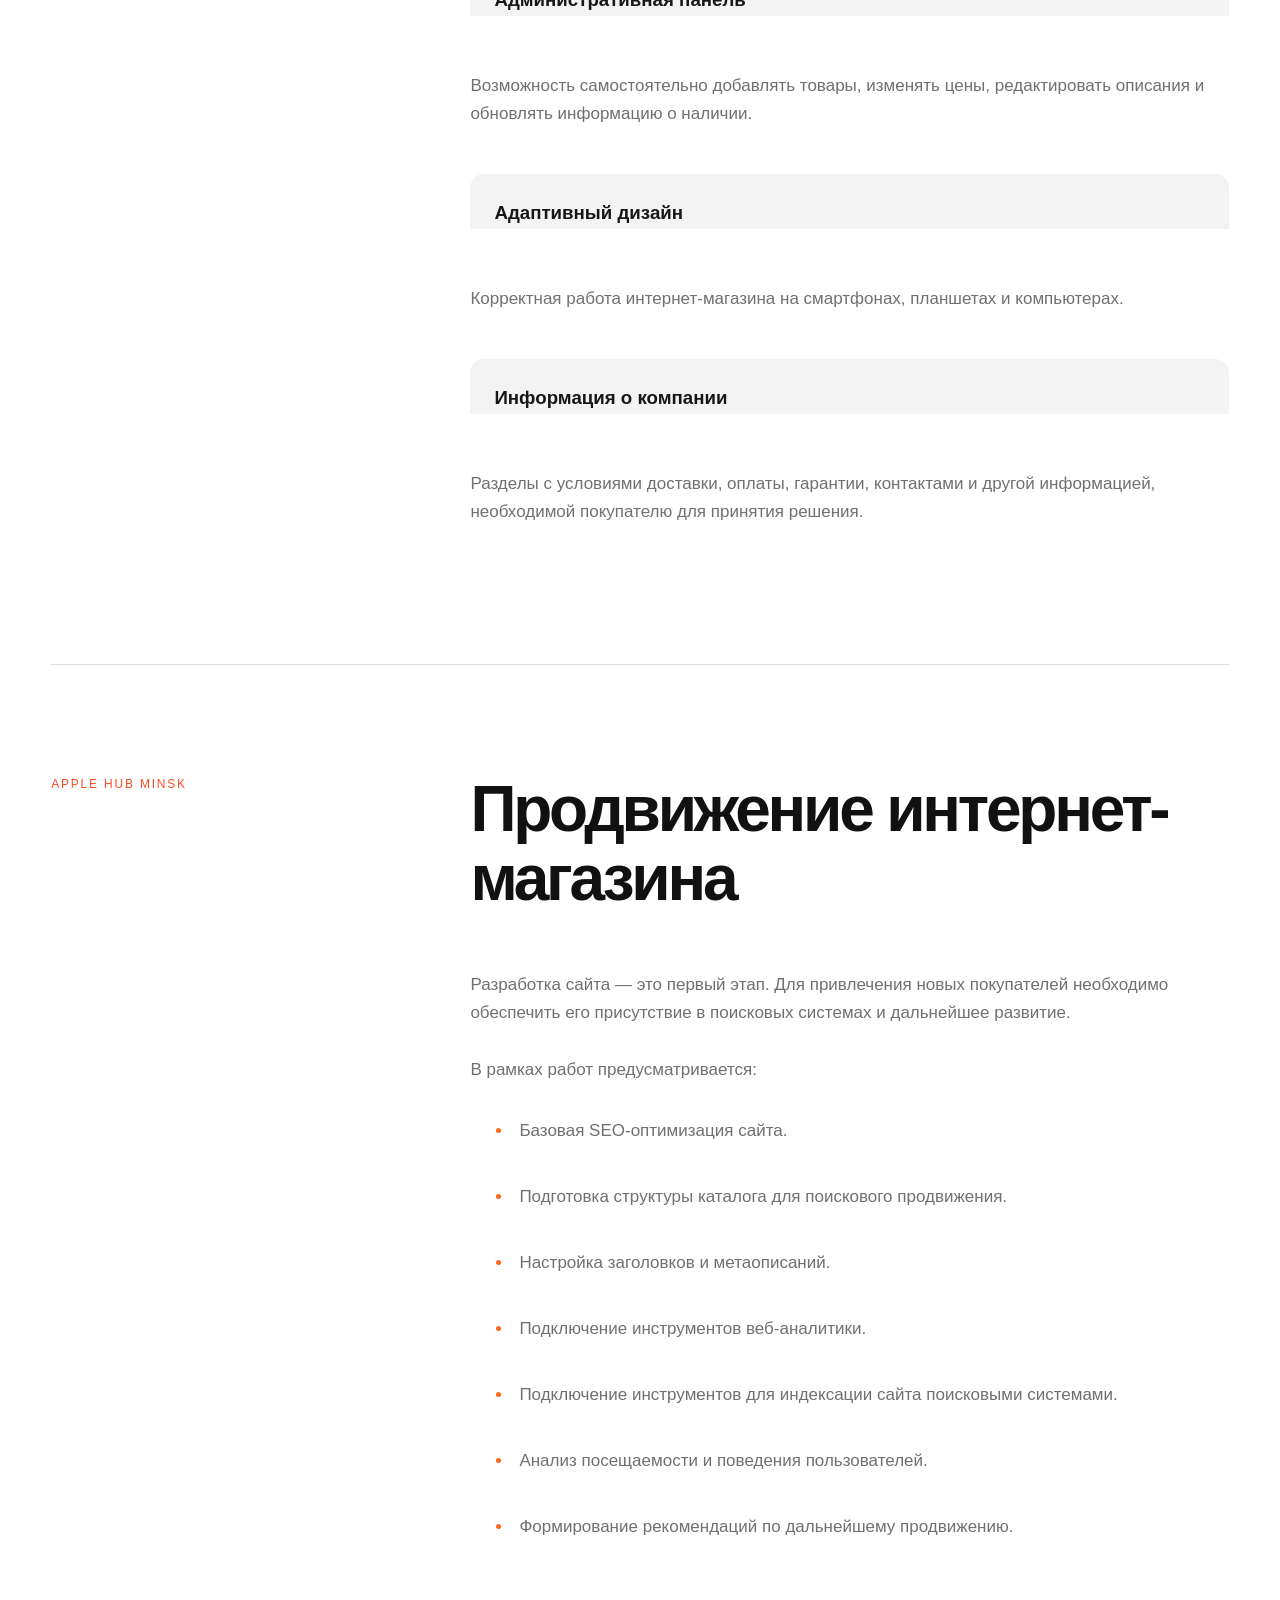
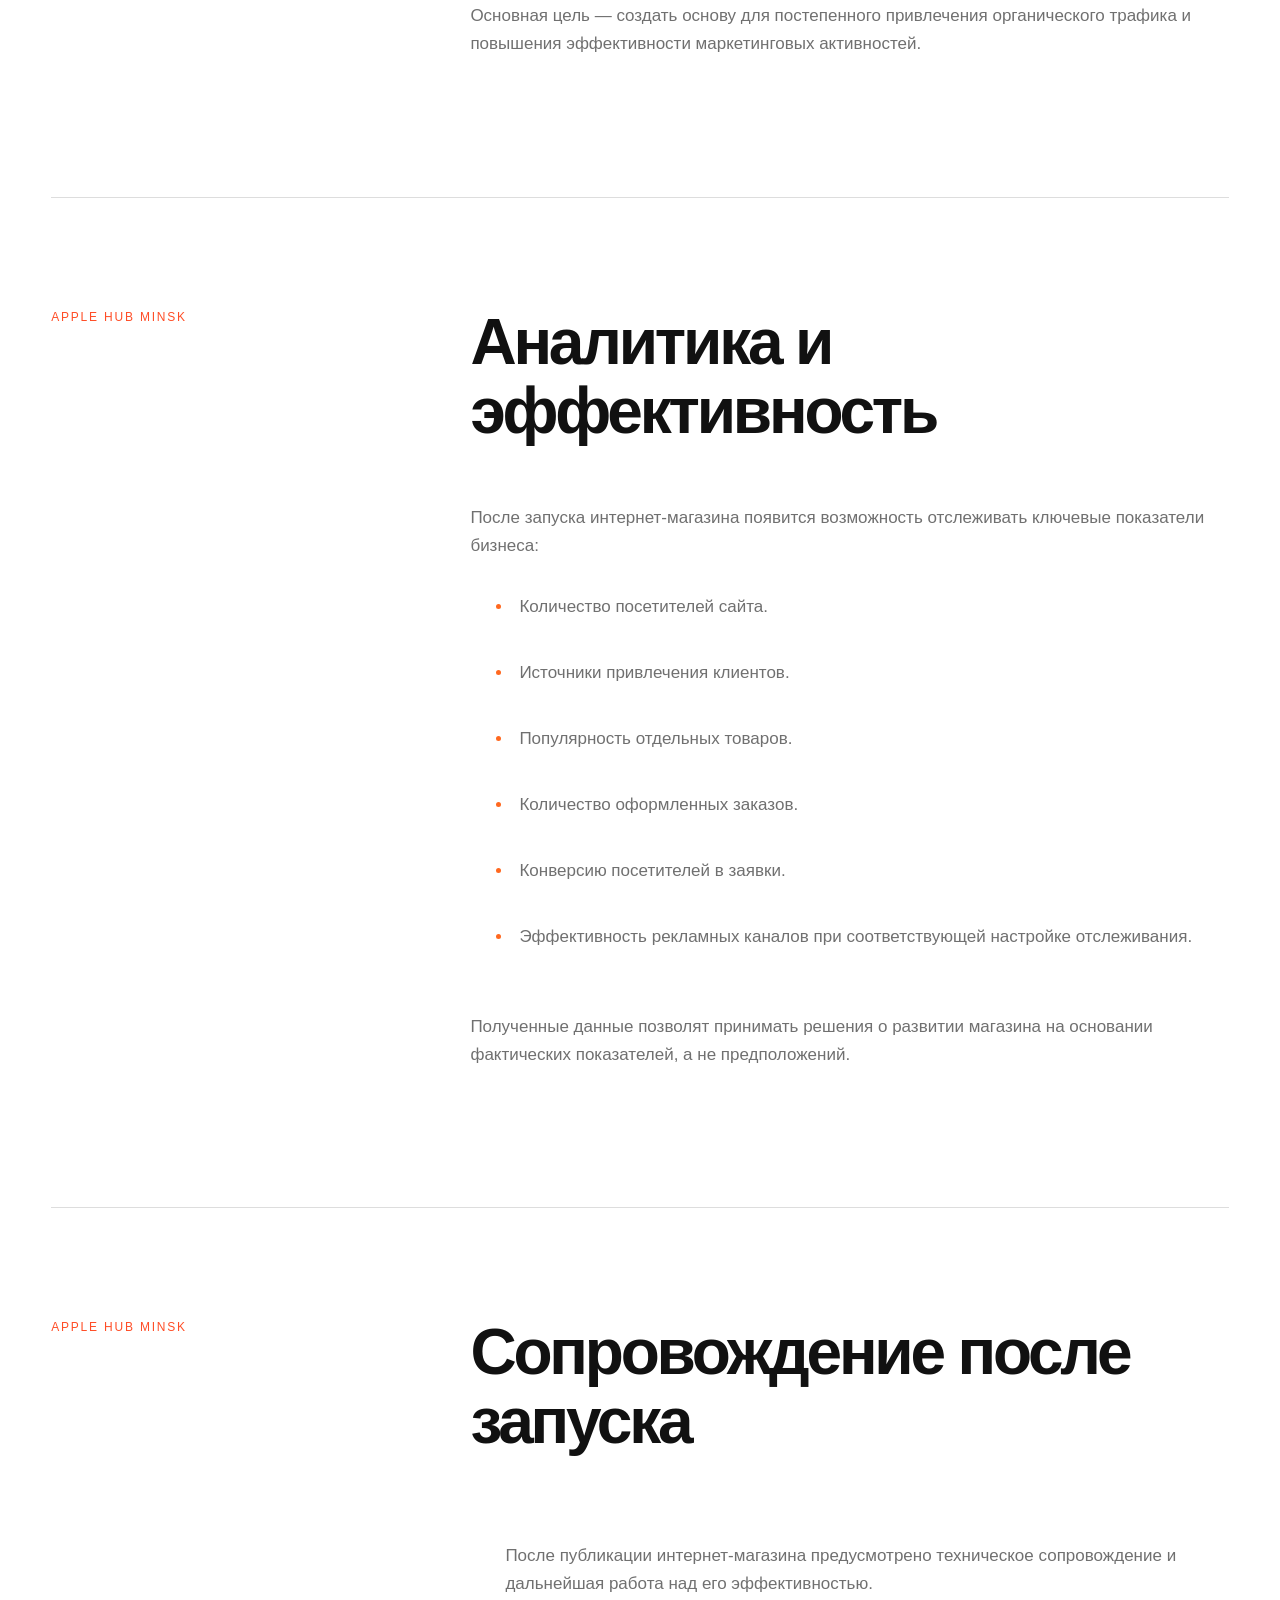
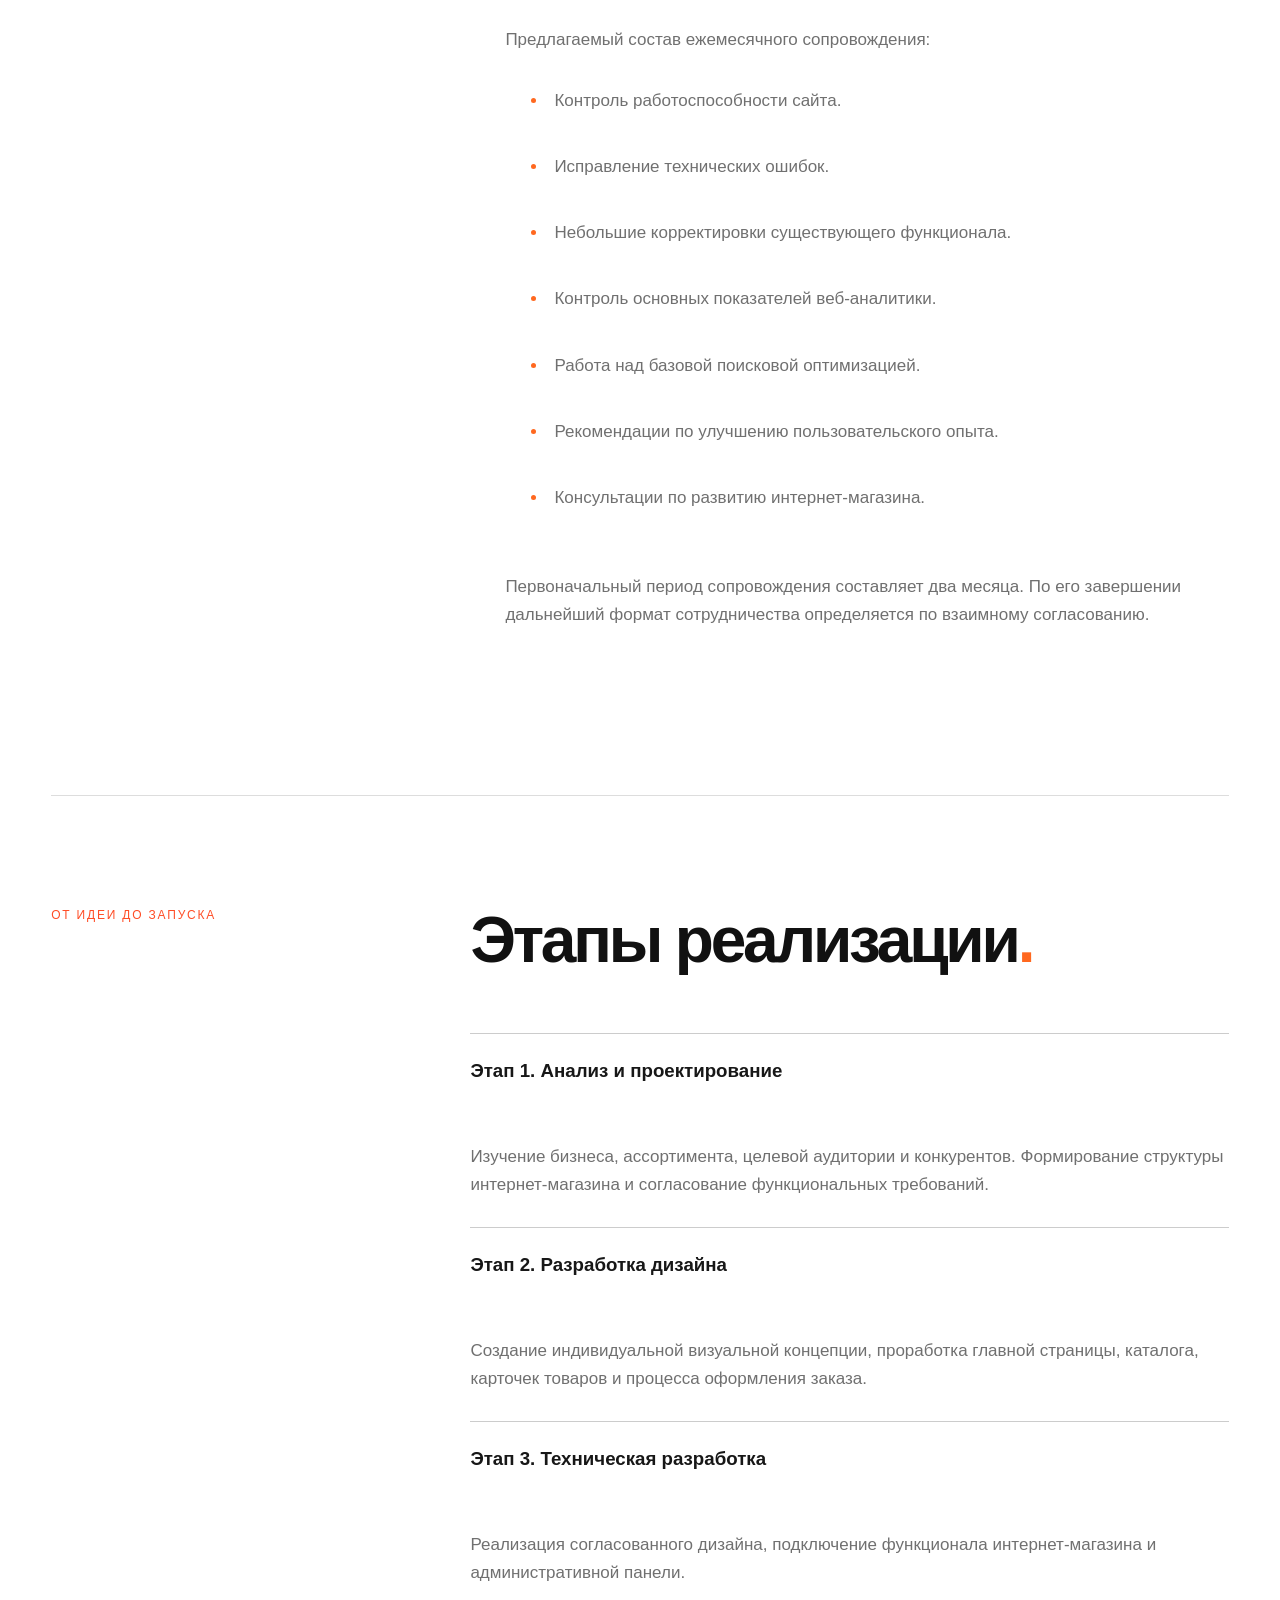
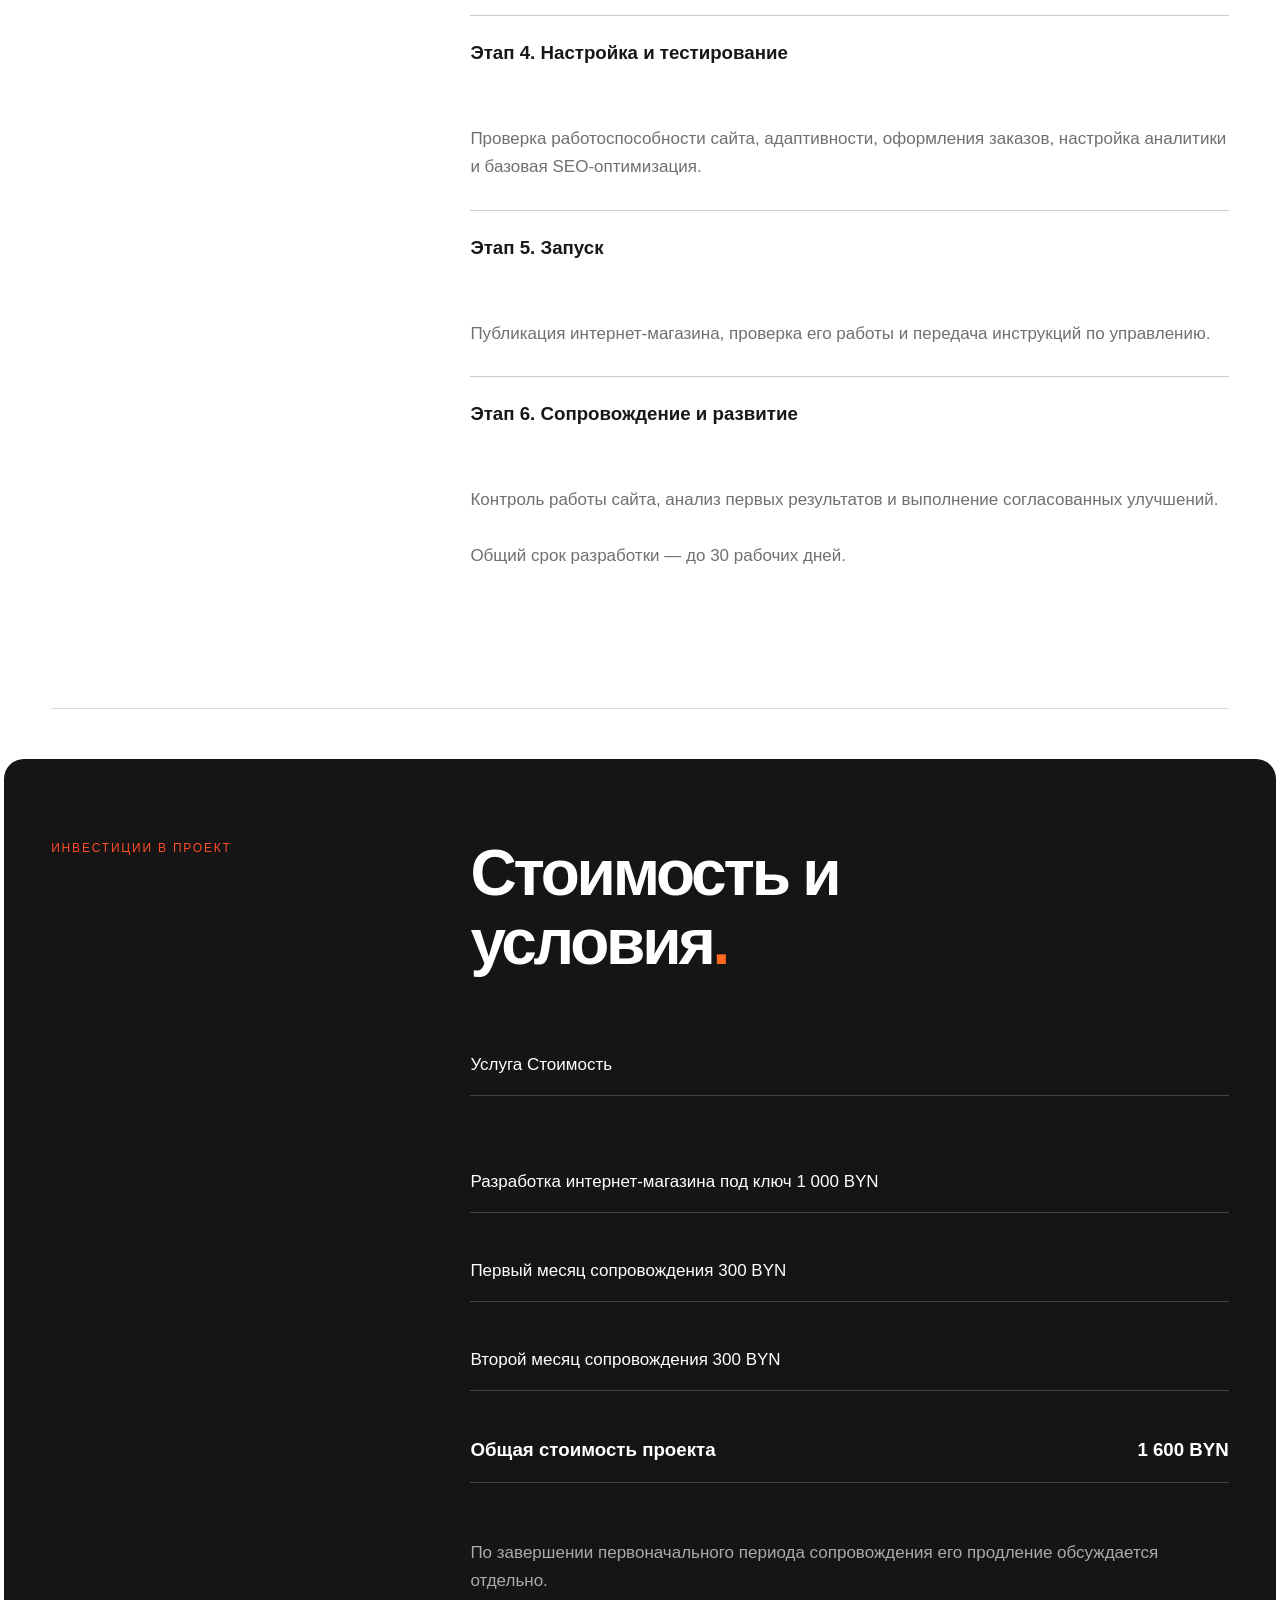
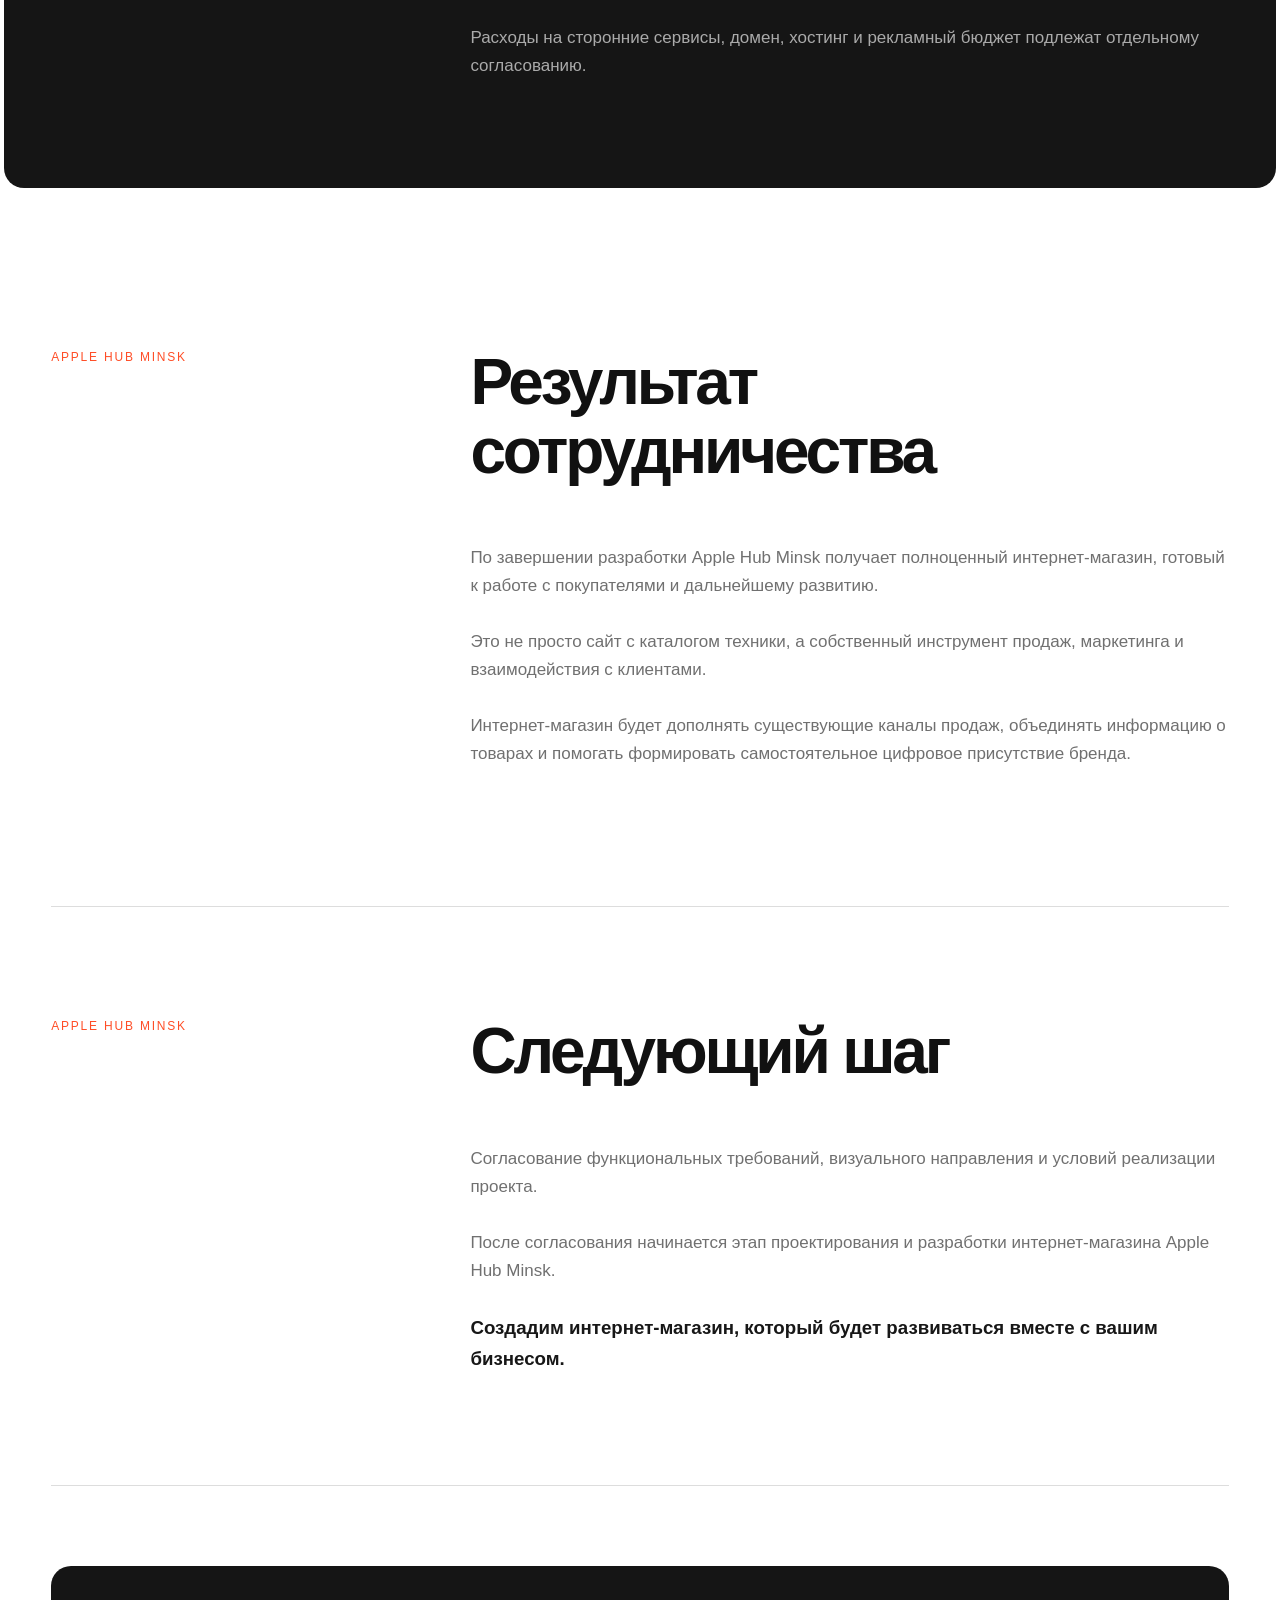
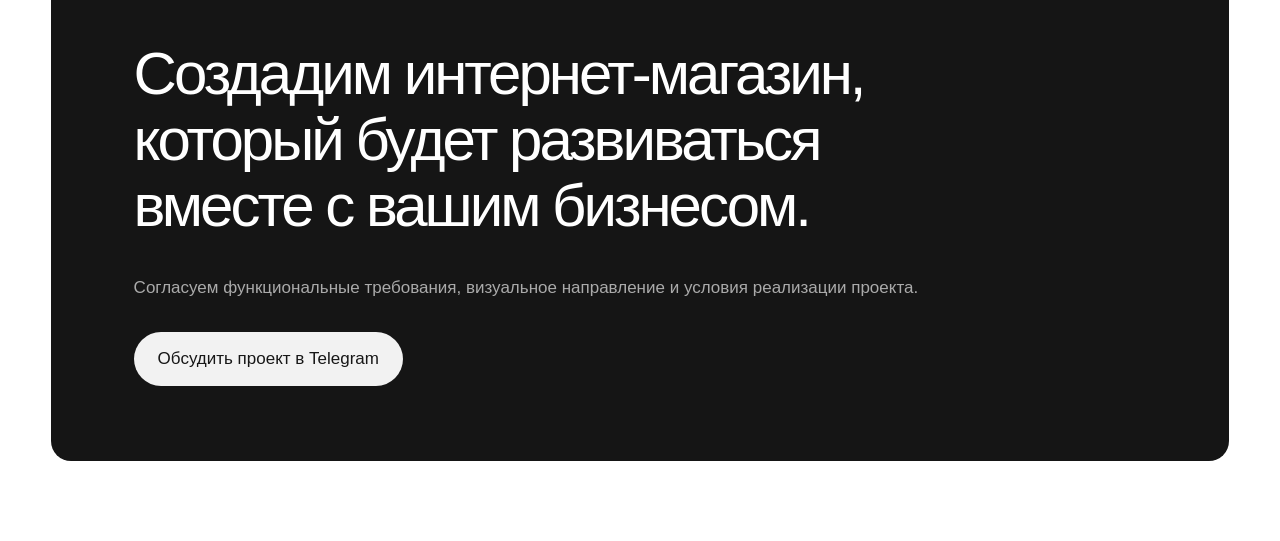
==== commit f54d2f7d: "Refresh Apple Hub proposal visual style" ====
--- a/apple-hub-minsk/index.html
+++ b/apple-hub-minsk/index.html
@@ -4,7 +4,9 @@
 :root{color-scheme:light}body{background:#f1f1f1;color:#191919}header{border-color:#dcdcdc}header b::after{content:'.';color:#ff681f} .badge,.eyebrow,.section-label{color:#888}.hero h1{font-weight:400;letter-spacing:-.065em}.hero h1 span{color:#191919}.lead{color:#777}.button{background:transparent;color:#171717;border:1px solid #777}.button:hover{background:#171717;color:#fff}.metrics{border-color:#ddd}.metric span{color:#777}.metric b{font-weight:400}.content section{border-color:#ddd}.content h2{font-weight:400}.copy{color:#707070}.copy strong{color:#171717}.copy li::marker{color:#ff681f}.table-row{color:#171717;border-color:#ddd}.content section:nth-child(3) .copy,.content section:nth-child(6) .copy{background:#fff;border-radius:16px;padding:28px 35px}.content section:nth-child(8){background:#191919;color:#fff;border-radius:20px;margin:50px -4%;padding:80px 4%;border:0}.content section:nth-child(8) .copy,.content section:nth-child(8) .section-label{color:#aaa}.content section:nth-child(8) .copy strong,.content section:nth-child(8) .table-row{color:#fff}.content section:nth-child(8) .table-row{border-color:#444}footer{background:#171717;color:#aaa;border-radius:20px;padding:75px 7%;margin:80px 0}footer strong{font-weight:400;color:#fff}@media(max-width:700px){.content section:nth-child(8){margin:30px 0;padding:55px 25px}.metric{border-color:#ddd}footer{padding:50px 25px}}
 </style><style>
 header nav{display:flex;gap:28px;text-transform:none;letter-spacing:0;font-size:15px}header nav a{text-decoration:none}header nav a:hover{text-decoration:underline}.hero{position:relative;min-height:80vh}.hero-top{width:100%;display:flex;justify-content:space-between;font-size:12px;letter-spacing:.12em;color:#888}.hero h1{font-size:clamp(58px,9.2vw,125px);max-width:1150px;margin:75px 0 20px}.accent{color:#ff681f!important}.hero .lead{max-width:650px}.hero .button{margin-top:35px}.metrics{gap:20px}.metric{position:relative}.metric:not(:last-child):after{content:"";position:absolute;right:0;top:30px;bottom:30px;width:1px;background:#ddd}.content section{grid-template-columns:1fr 2fr}.content section:nth-child(2){background:#fff;margin:40px -4%;padding:80px 4%;border:0;border-radius:20px}.content section:nth-child(3) .copy{background:transparent;padding:0}.content section:nth-child(3) .copy strong{display:block;margin-top:18px;padding:24px 24px 0;background:white;border-radius:14px 14px 0 0}.content section:nth-child(3) .copy strong+br{display:none}.content section:nth-child(7) .copy strong{display:block;border-top:1px solid #ccc;padding-top:22px}.content section:nth-child(8) h2{max-width:600px}.table-row{display:flex;justify-content:space-between;gap:16px}.table-row span{display:none}.footer-link{display:inline-block;background:#f2f2f2;color:#171717;border-radius:100px;text-decoration:none;padding:13px 24px;margin-top:30px}.footer-link:hover{background:#ff681f;color:white}:focus-visible{outline:3px solid #ff681f;outline-offset:4px}@media(max-width:700px){header{align-items:flex-start;gap:16px}header nav{gap:12px;font-size:12px;flex-wrap:wrap;justify-content:flex-end}.hero h1{font-size:clamp(46px,12vw,65px);margin:55px 0 20px}.hero-top{gap:20px;font-size:10px}.metric:not(:last-child):after{display:none}.content section:nth-child(2){margin:25px 0;padding:45px 25px}.table-row{flex-wrap:wrap}}
-</style></head><body><div class="wrap"><header><b>Apple Hub Minsk</b><nav><a href="#features">Возможности</a><a href="#process">Этапы</a><a href="#pricing">Стоимость</a></nav></header><main><div class="hero"><div class="hero-top"><span>КОММЕРЧЕСКОЕ ПРЕДЛОЖЕНИЕ</span><span>APPLE HUB MINSK / 2026</span></div><h1>Ваш магазин.<br><span>Новые возможности<span class="accent">.</span></span></h1><p class="lead">Собственный интернет-магазин, который работает на ваш бренд, помогает привлекать новых клиентов и упрощает процесс продажи техники.</p><a class="button" href="#proposal">Посмотреть предложение</a></div><div class="metrics"><div class="metric"><b>1 000 BYN</b><span>стоимость разработки</span></div><div class="metric"><b>30 рабочих дней</b><span>срок реализации</span></div><div class="metric"><b>2 месяца</b><span>первоначальный период сопровождения</span></div></div><div id="proposal" class="content"><section><div class='section-label'>APPLE HUB MINSK</div><div><h2>Возможности для развития бизнеса</h2><div class='copy'>
+</style><style>
+body{background:#fff;color:#111}.wrap{max-width:1450px;padding:0 4%}header{padding:23px 0;border-color:#dedede}header b{font-size:17px;letter-spacing:-.03em}.hero{min-height:760px;display:block;padding:55px 0 80px;overflow:hidden}.hero-top{border-bottom:1px solid #ddd;padding-bottom:20px}.hero h1{position:relative;z-index:2;font-size:clamp(65px,8.4vw,125px);font-weight:600;line-height:.96;margin:58px 0 24px;max-width:1000px}.hero .lead{position:relative;z-index:2;color:#202020;font-size:20px;max-width:350px;margin-top:46px}.hero .button{position:relative;z-index:3;background:#111;color:#fff;border:0;padding:16px 25px}.hero .button:hover{background:#fc4b24}.hero-devices{position:absolute;z-index:1;width:59%;right:-3%;bottom:12px;mix-blend-mode:multiply}.metrics{border-top:1px solid #ccc;border-bottom:1px solid #ccc}.metric b{font-weight:600}.showcase{padding:105px 0 75px;border-bottom:1px solid #ddd}.showcase h2{font-size:clamp(43px,6vw,82px);line-height:1.02;letter-spacing:-.05em;margin:20px 0;font-weight:600}.showcase p{color:#666;max-width:500px}.showcase>div>span{font-size:12px;color:#777;letter-spacing:.1em}.showcase-tiles{display:grid;grid-template-columns:repeat(3,1fr);gap:18px;margin-top:45px}.showcase-tiles div{min-height:180px;border:1px solid #ddd;border-radius:18px;padding:28px;display:flex;flex-direction:column;justify-content:space-between}.showcase-tiles div:first-child{background:#ff4d26;color:white;border-color:#ff4d26}.showcase-tiles b{font-size:28px;letter-spacing:-.04em}.showcase-tiles span{font-size:15px}.content h2{font-weight:600}.content section:nth-child(2){background:#f3f3f3}.content section:nth-child(3) .copy strong{background:#f3f3f3}.content section:nth-child(8){background:#151515}.section-label{color:#ff4d26!important}footer{background:#151515}.footer-link:hover{background:#ff4d26}@media(max-width:700px){.wrap{padding:0 5%}.hero{min-height:0;padding:45px 0 45px}.hero h1{font-size:clamp(45px,10vw,72px);margin:45px 0 22px}.hero .lead{font-size:18px;max-width:100%;margin:15px 0}.hero-devices{position:relative;width:110%;right:auto;bottom:auto;margin:25px -5% 0}.hero .button{margin-top:15px}.showcase{padding:70px 0 45px}.showcase-tiles{grid-template-columns:1fr;gap:10px}.showcase-tiles div{min-height:110px}.showcase h2{font-size:40px}}
+</style></head><body><div class="wrap"><header><b>Apple Hub Minsk</b><nav><a href="#features">Возможности</a><a href="#process">Этапы</a><a href="#pricing">Стоимость</a></nav></header><main><div class="hero"><div class="hero-top"><span>КОММЕРЧЕСКОЕ ПРЕДЛОЖЕНИЕ</span><span>APPLE HUB MINSK / 2026</span></div><h1>Ваш магазин.<br><span>Новые возможности<span class="accent">.</span></span></h1><p class="lead">Собственный интернет-магазин, который работает на ваш бренд, помогает привлекать новых клиентов и упрощает процесс продажи техники.</p><a class="button" href="#proposal">Посмотреть предложение</a><img class="hero-devices" src="devices.png" alt="Смартфон, ноутбук и беспроводные наушники"></div><div class="metrics"><div class="metric"><b>1 000 BYN</b><span>стоимость разработки</span></div><div class="metric"><b>30 рабочих дней</b><span>срок реализации</span></div><div class="metric"><b>2 месяца</b><span>первоначальный период сопровождения</span></div></div><div class="showcase"><div><span>APPLE HUB MINSK</span><h2>Больше возможностей<br>для вашего бизнеса<span class="accent">.</span></h2><p>Сайт, который объединяет ассортимент, заказы и развитие бренда.</p></div><div class="showcase-tiles"><div><b>Каталог</b><span>Удобный выбор техники</span></div><div><b>Заказы</b><span>Заявки в любое время</span></div><div><b>Развитие</b><span>Аналитика и продвижение</span></div></div></div><div id="proposal" class="content"><section><div class='section-label'>APPLE HUB MINSK</div><div><h2>Возможности для развития бизнеса</h2><div class='copy'>
 Сегодня социальные сети и торговые площадки позволяют Apple Hub Minsk привлекать клиентов и реализовывать технику.
 
 Однако собственный интернет-магазин открывает дополнительные возможности для развития бизнеса, формирования узнаваемого бренда и привлечения покупателей из новых источников.
@@ -162,3 +164,4 @@
 <strong>Создадим интернет-магазин, который будет развиваться вместе с вашим бизнесом.</strong></div></div></section></div></main><footer><strong>Создадим интернет-магазин, который будет развиваться вместе с вашим бизнесом.</strong><span>Согласуем функциональные требования, визуальное направление и условия реализации проекта.</span><br><a class="footer-link" href="https://t.me/mofyl">Обсудить проект в Telegram</a></footer></div></body></html>
 
 
+
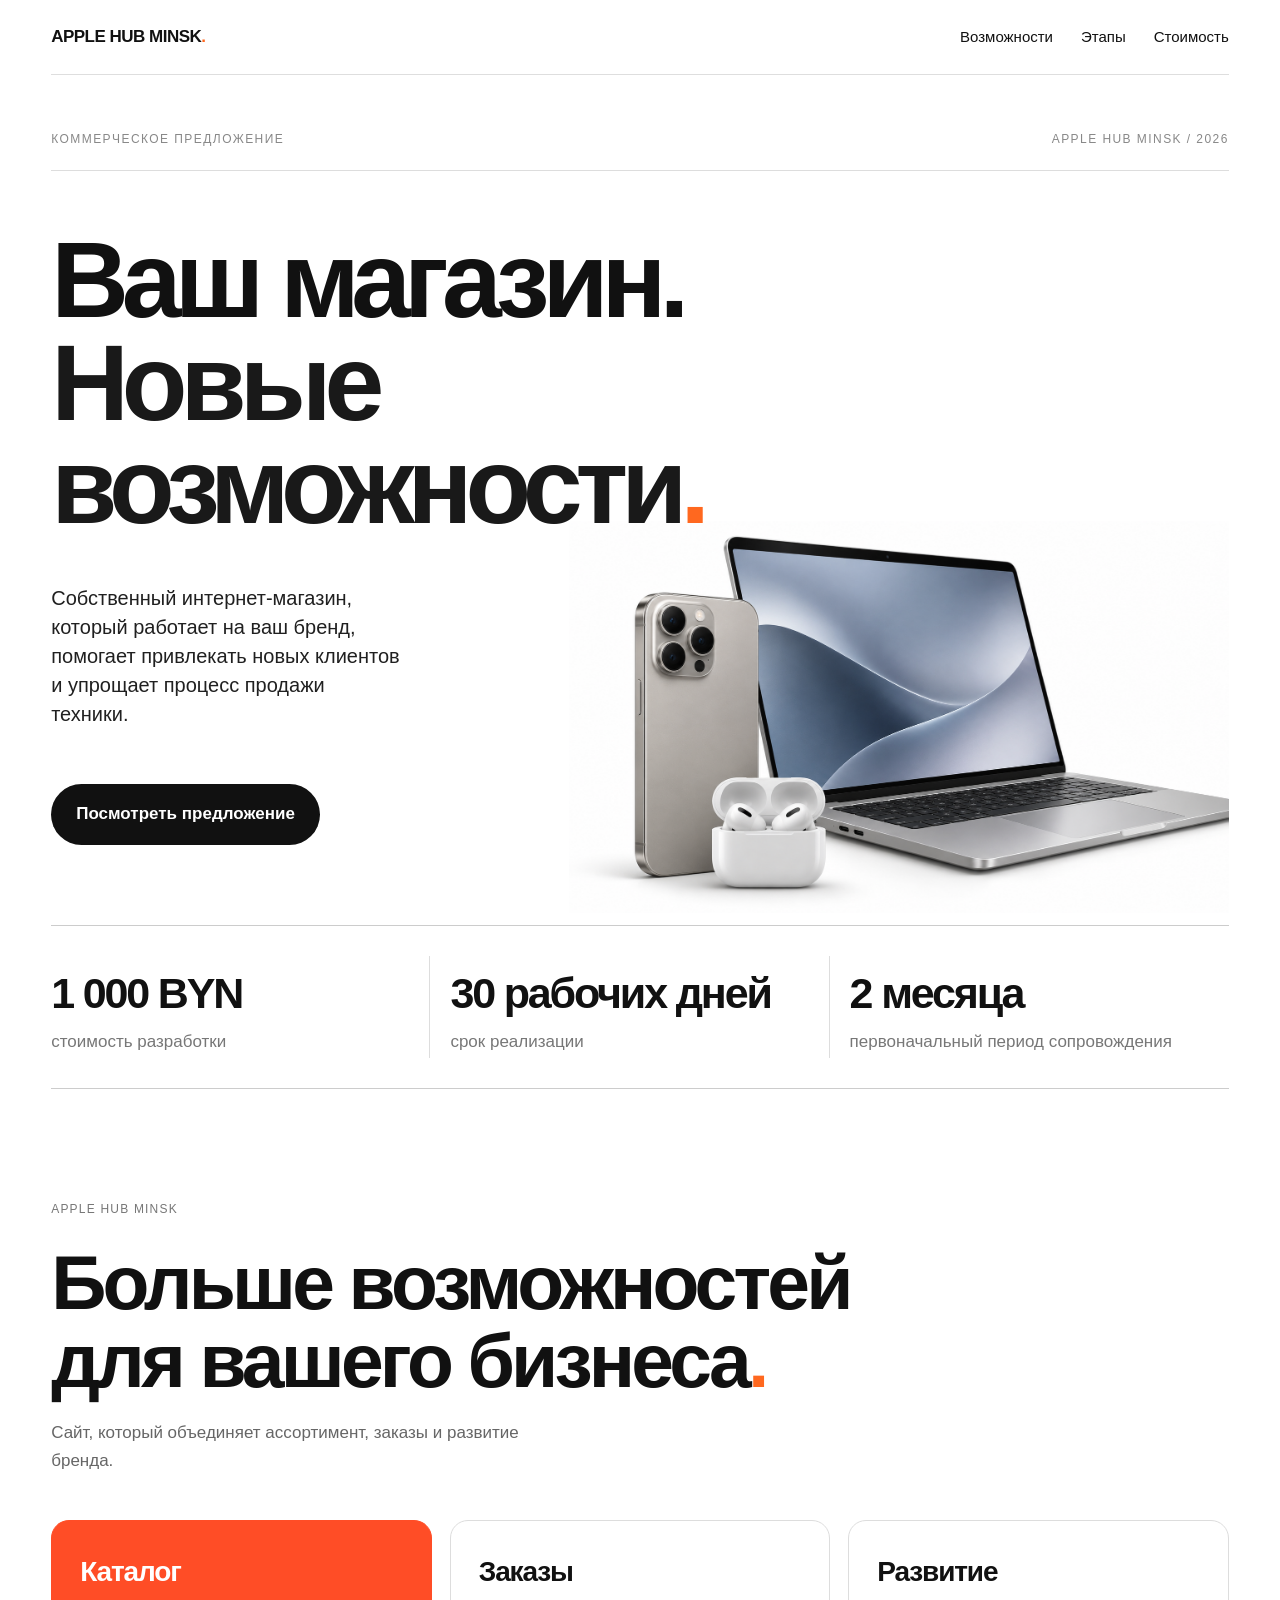
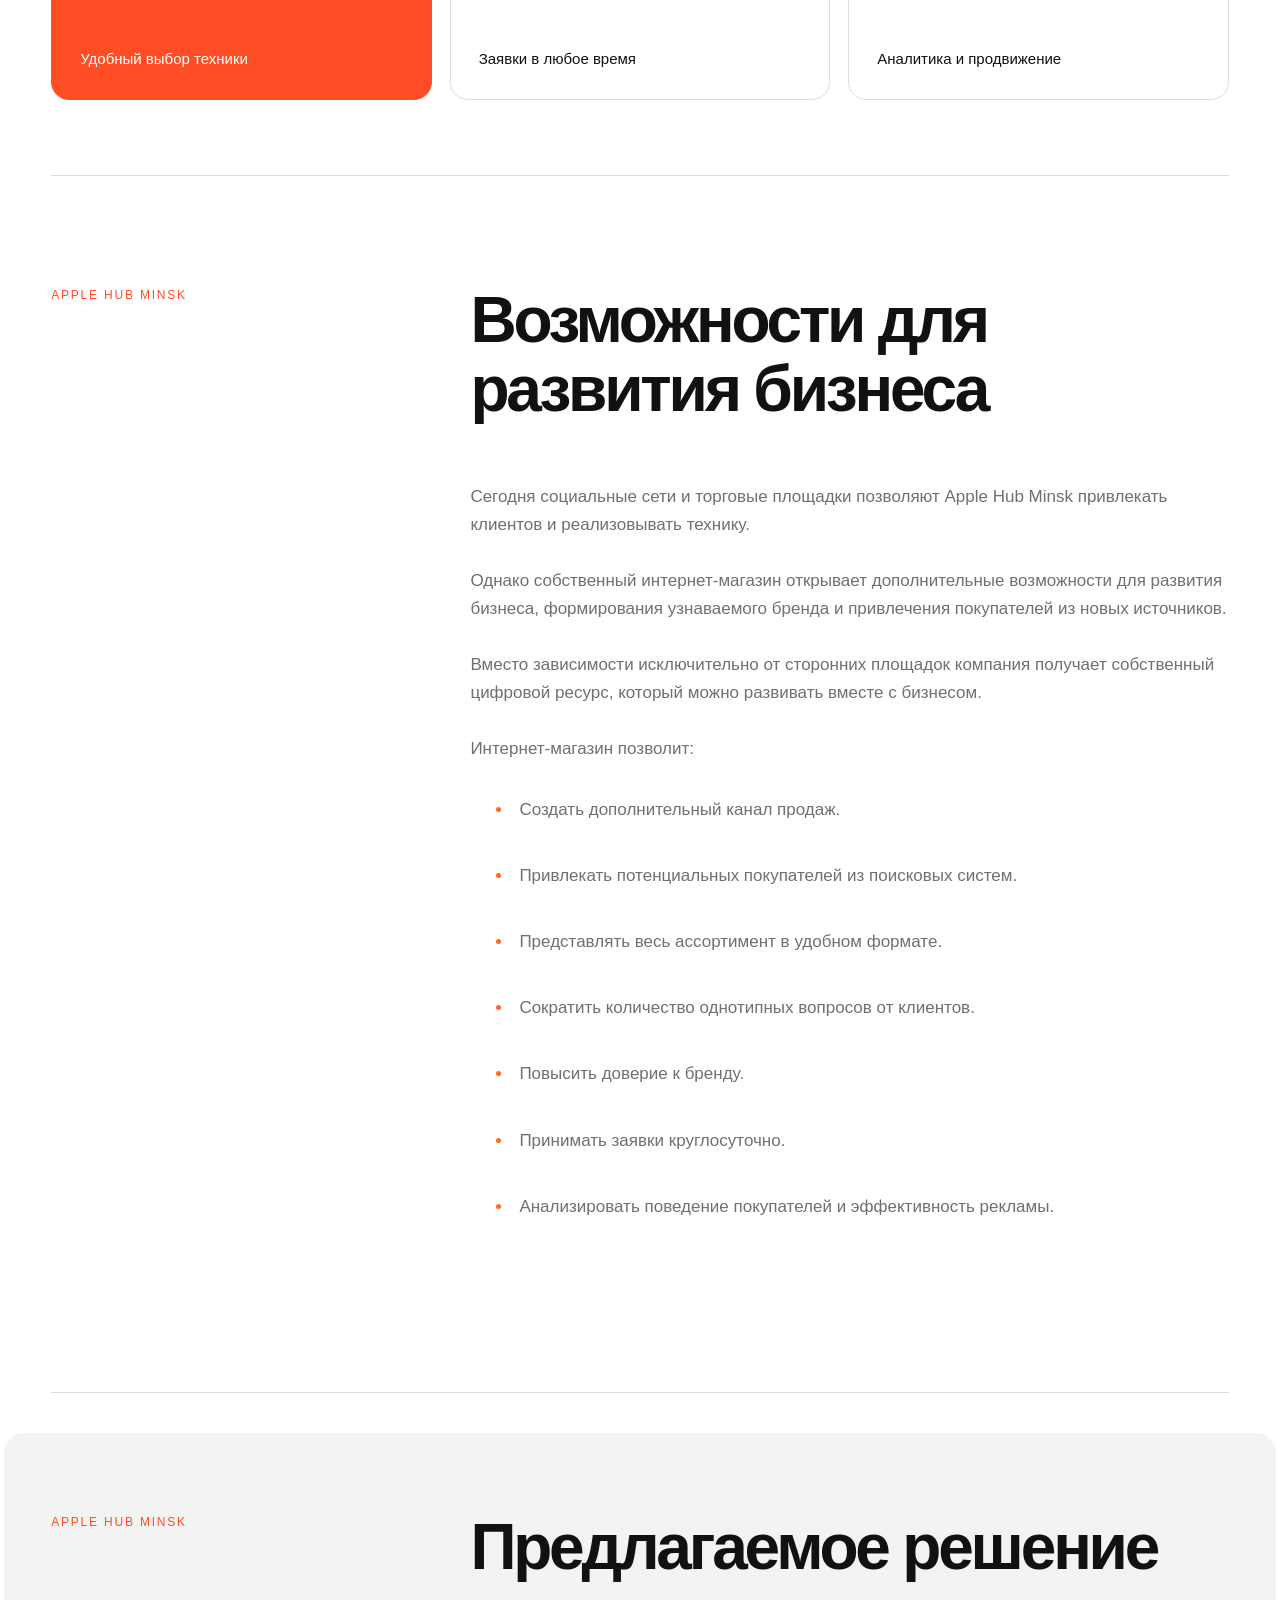
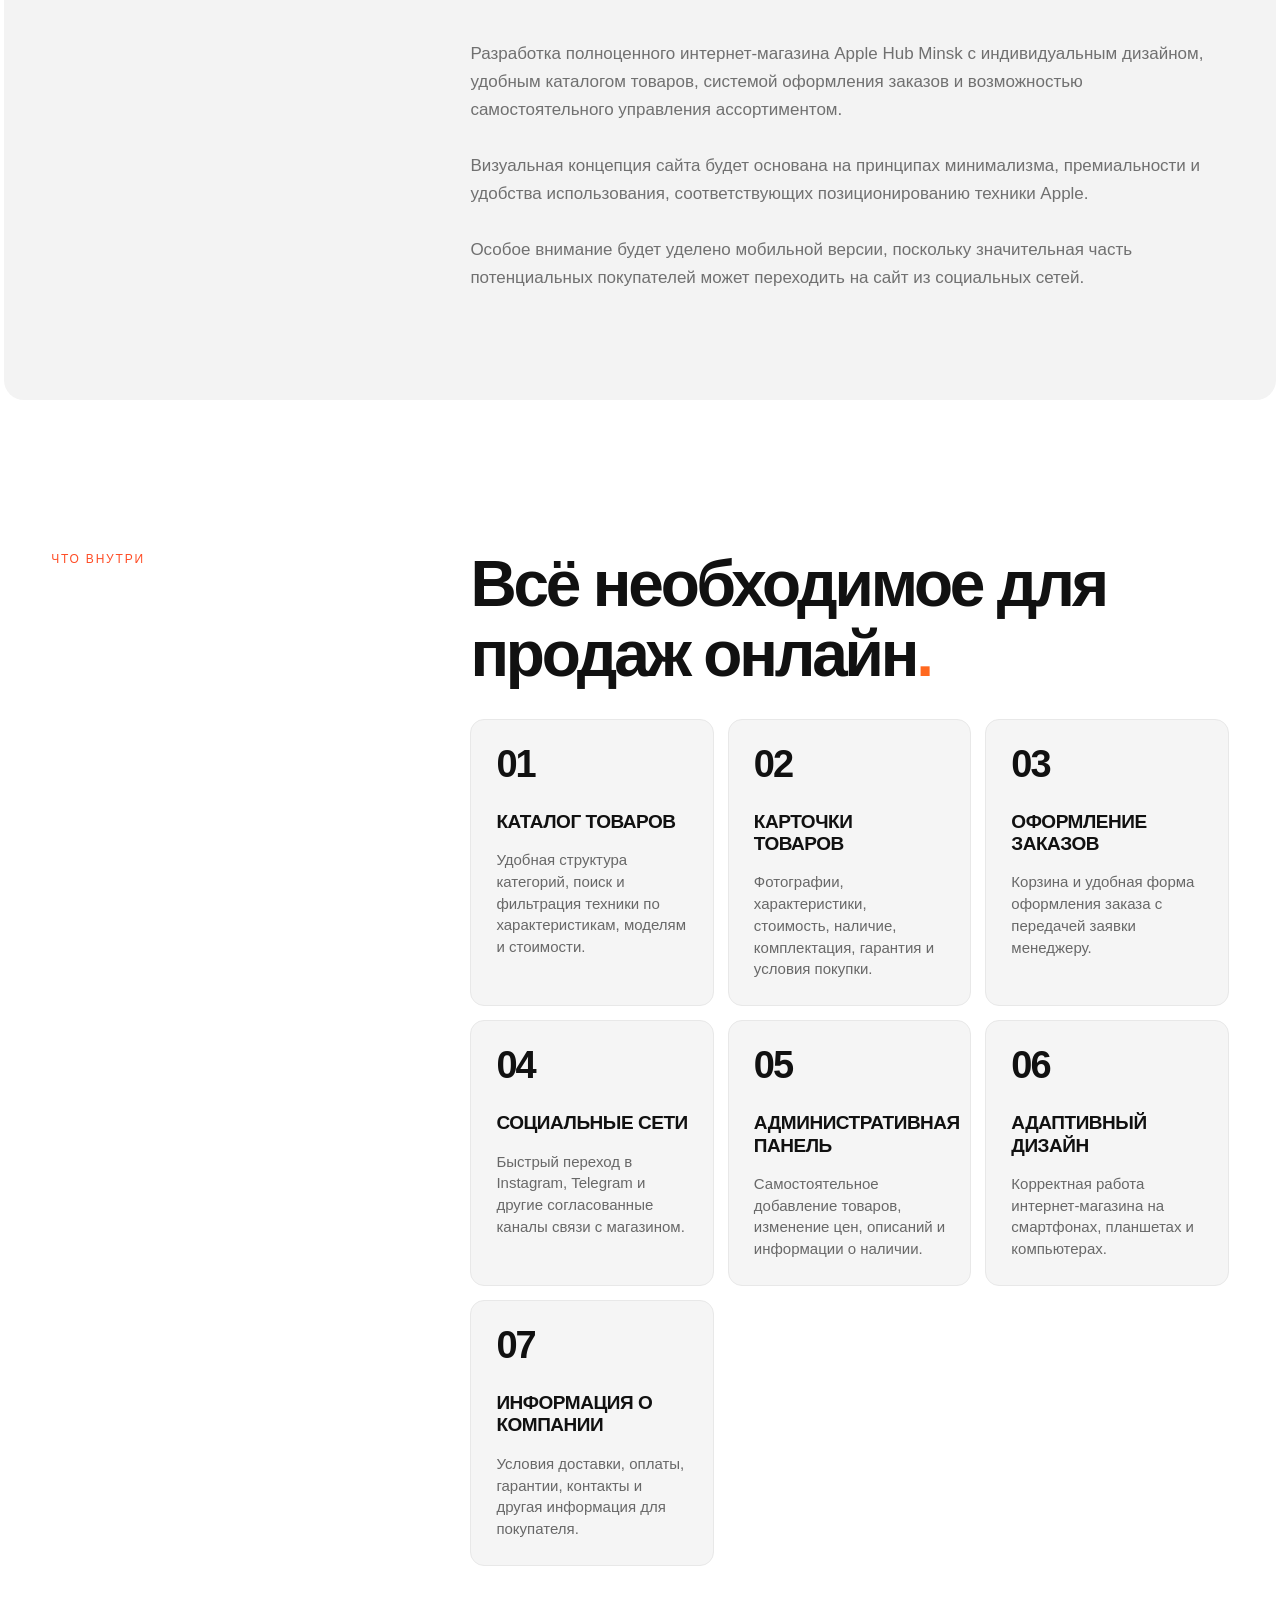
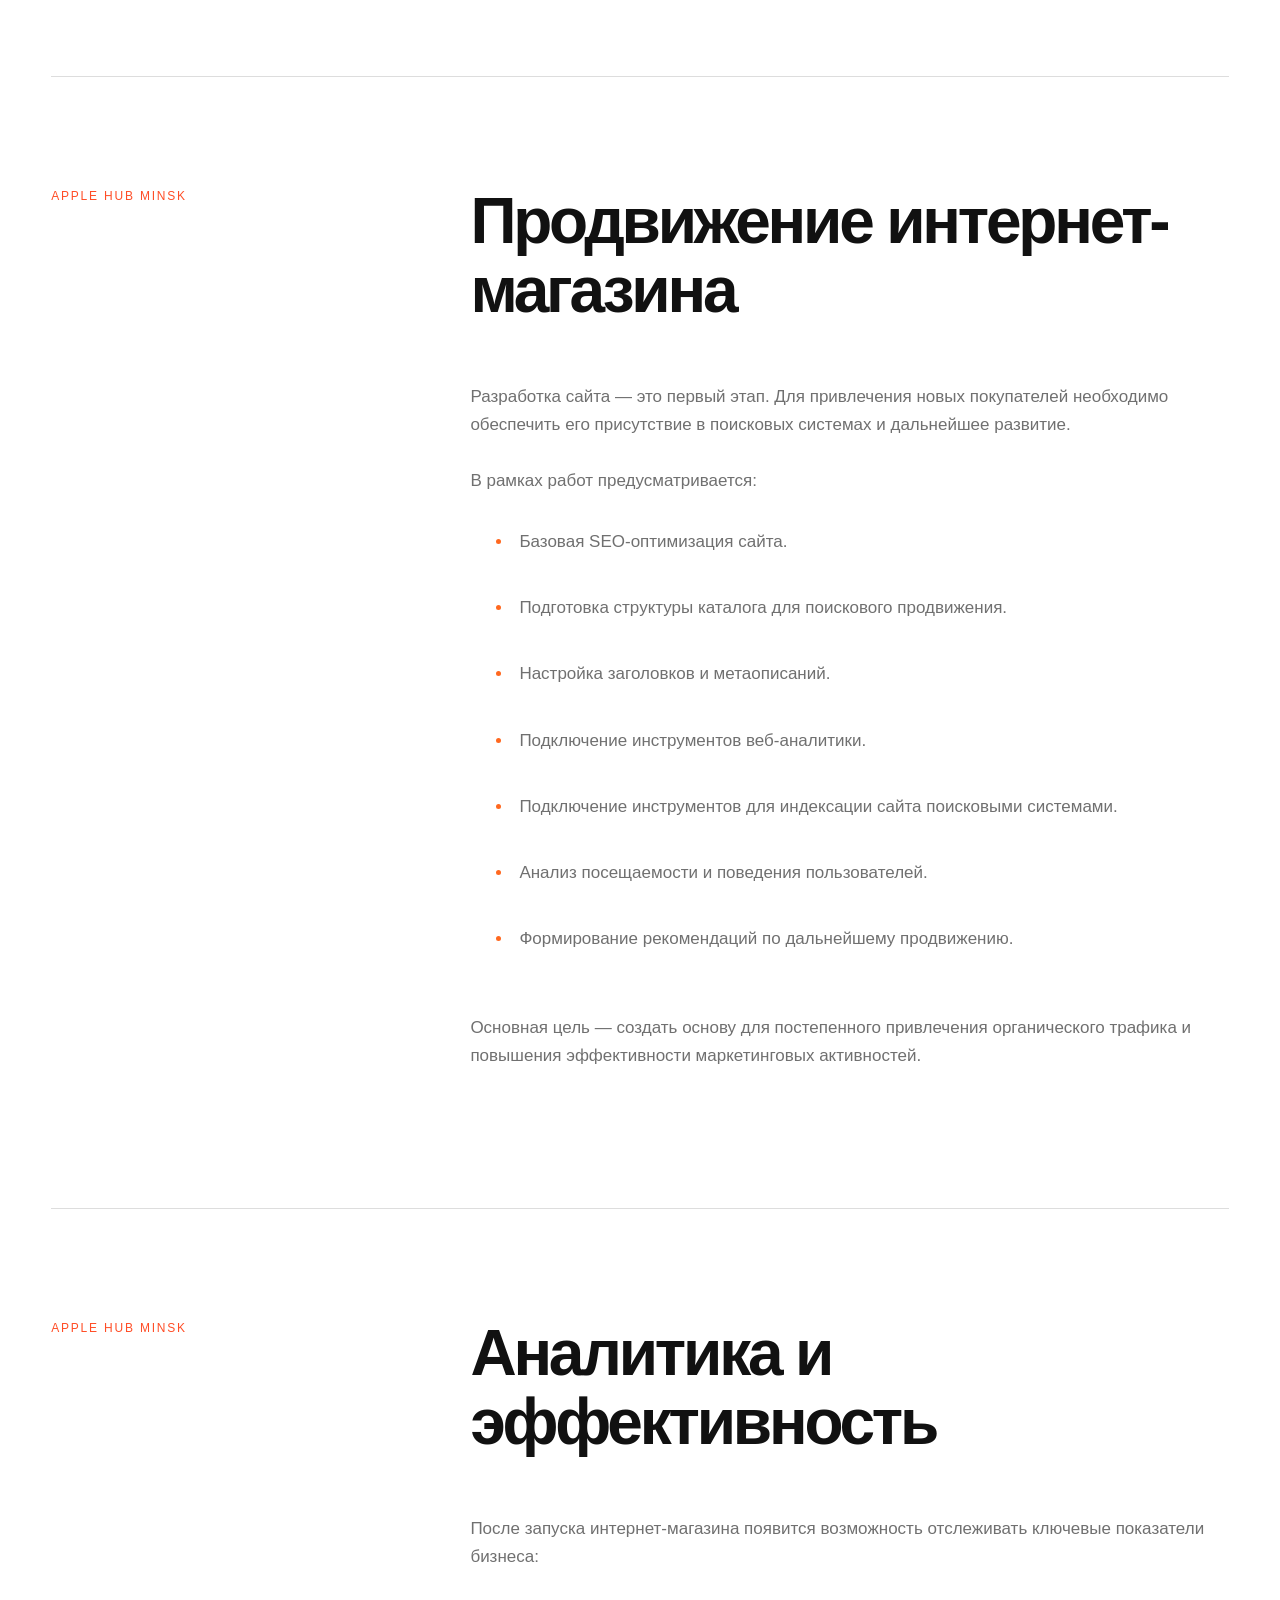
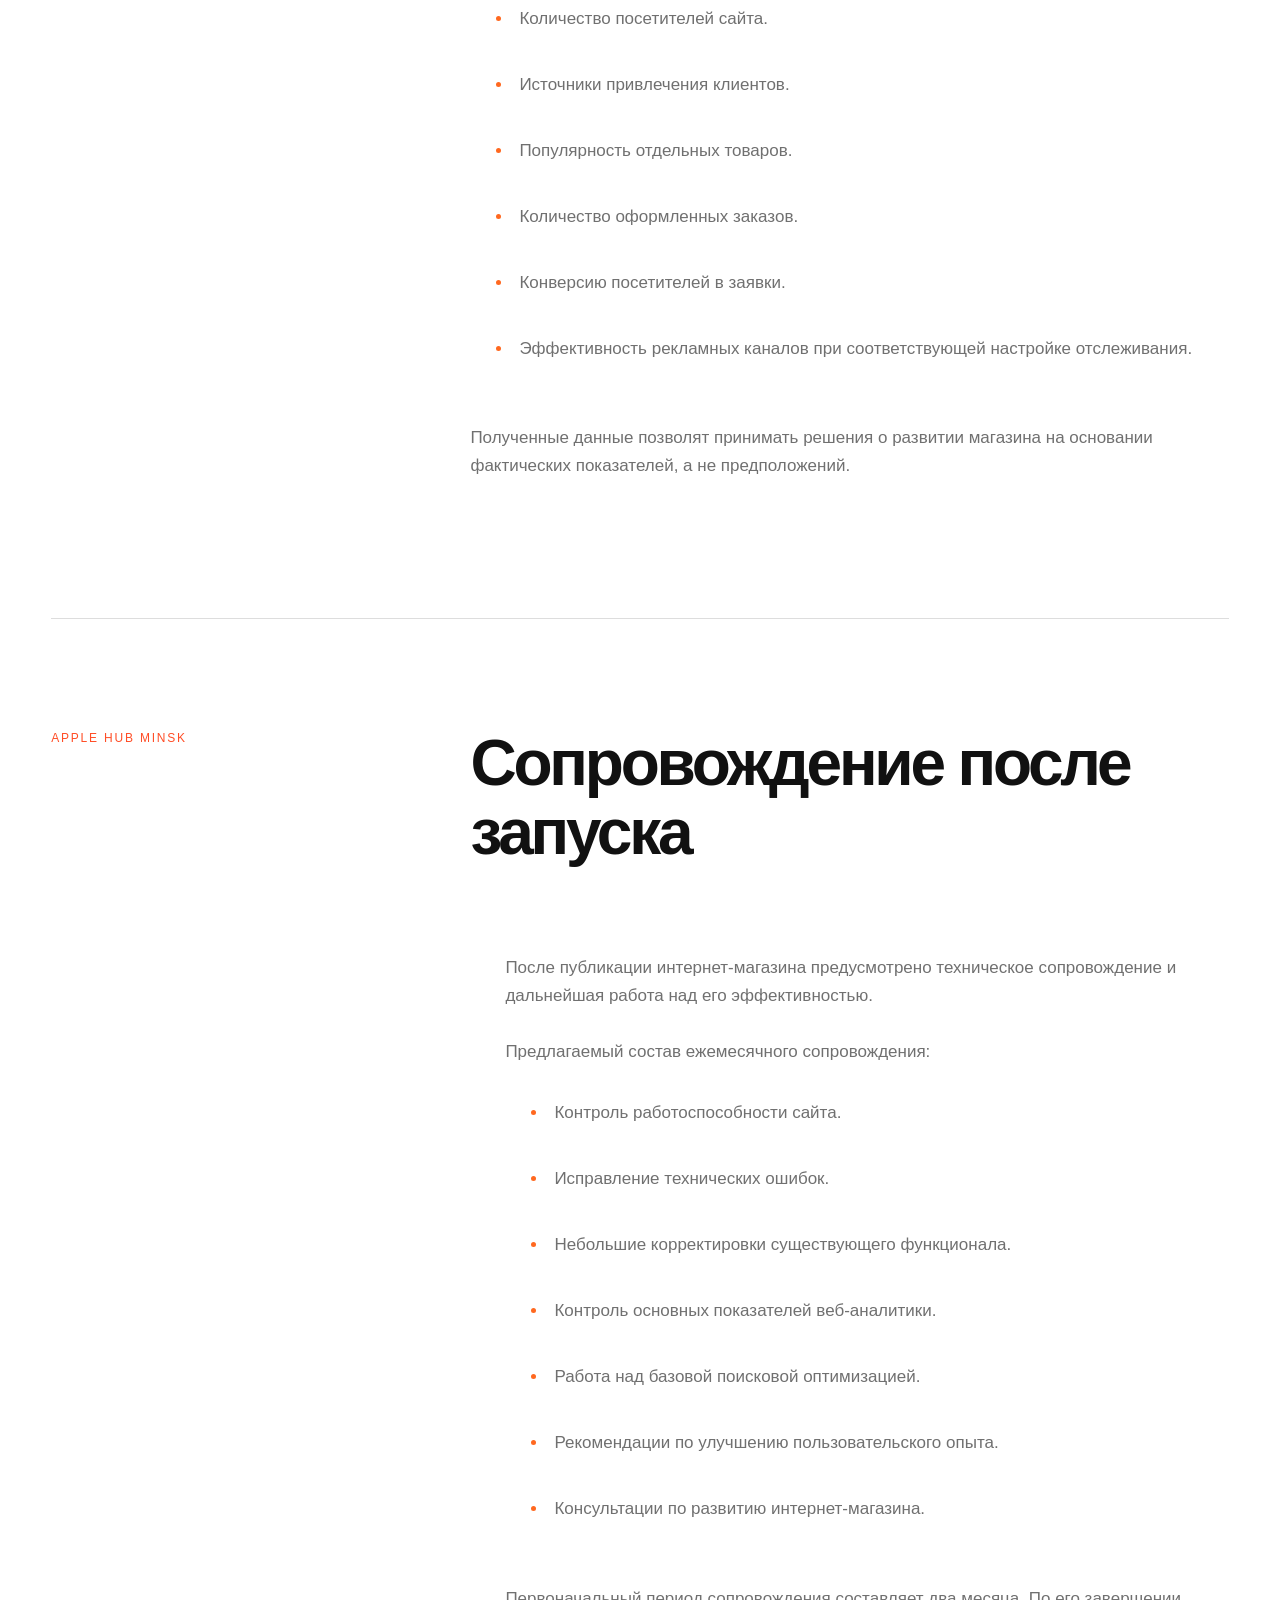
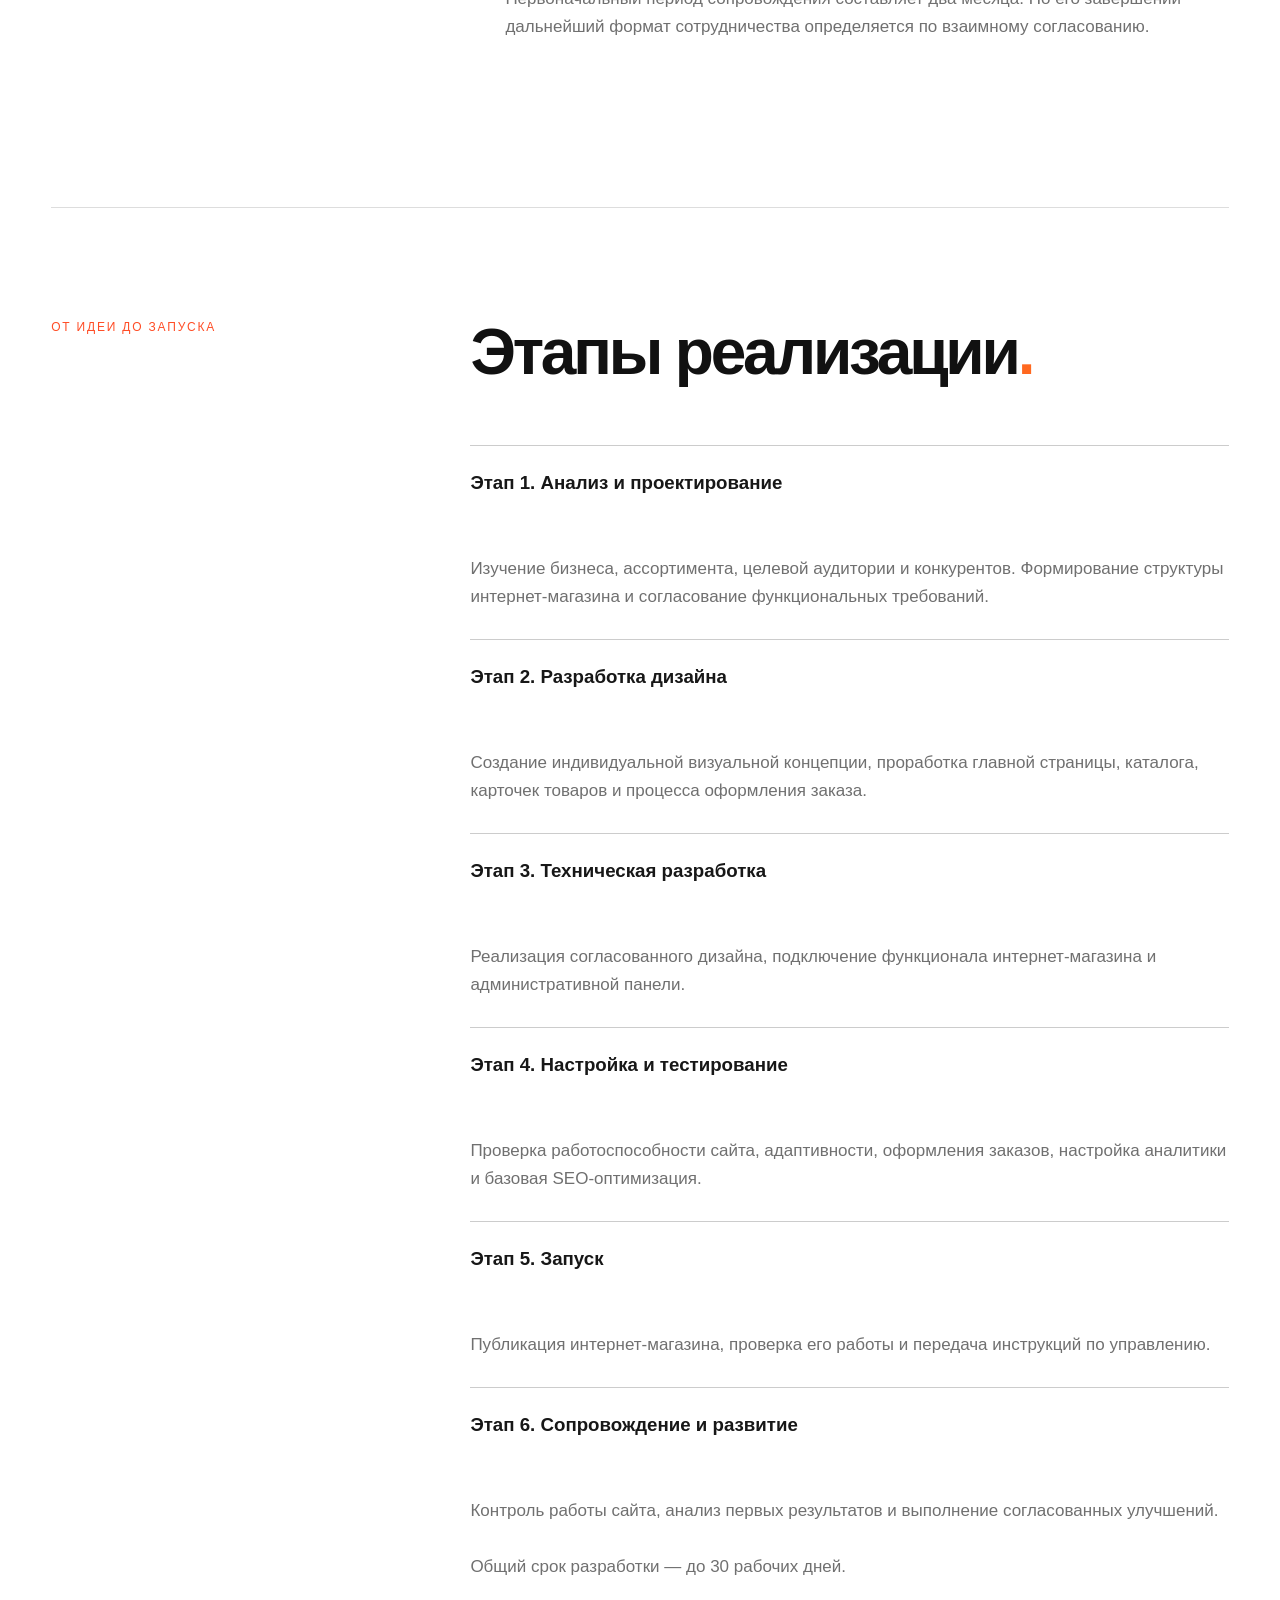
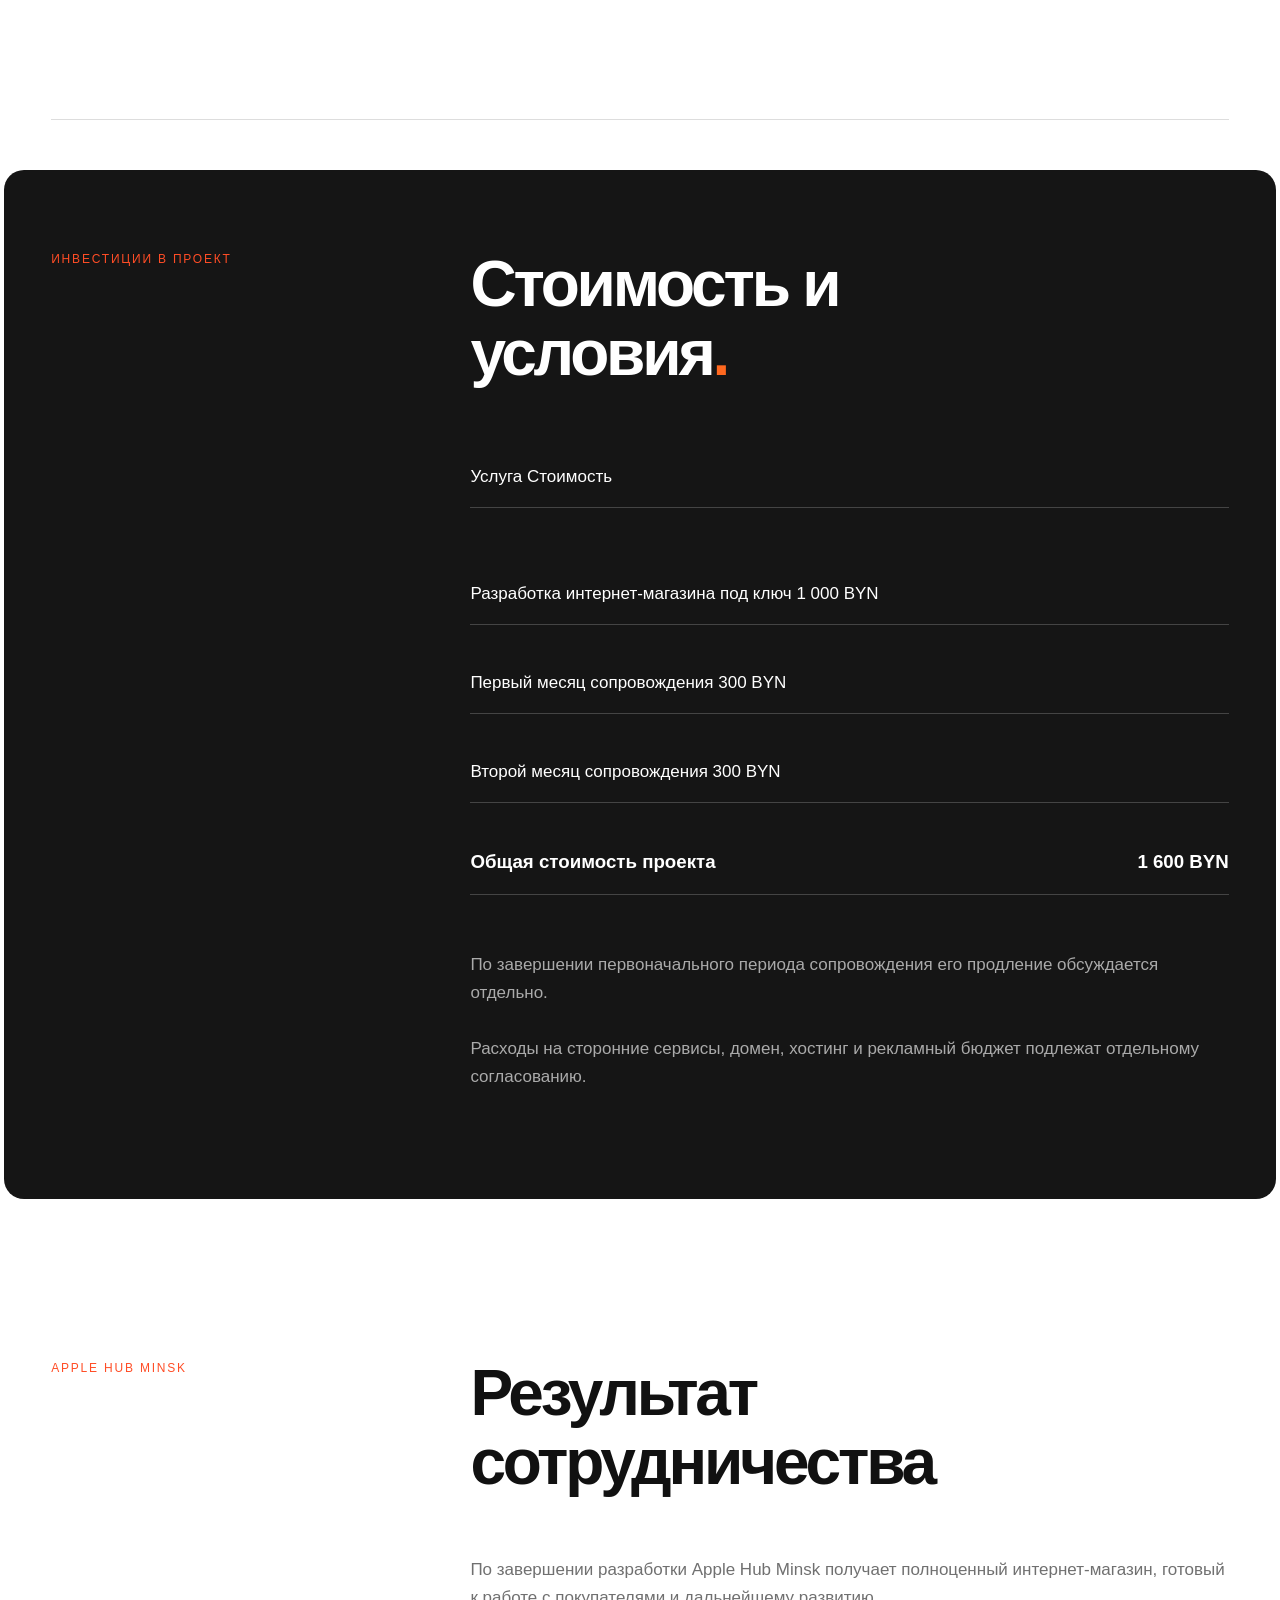
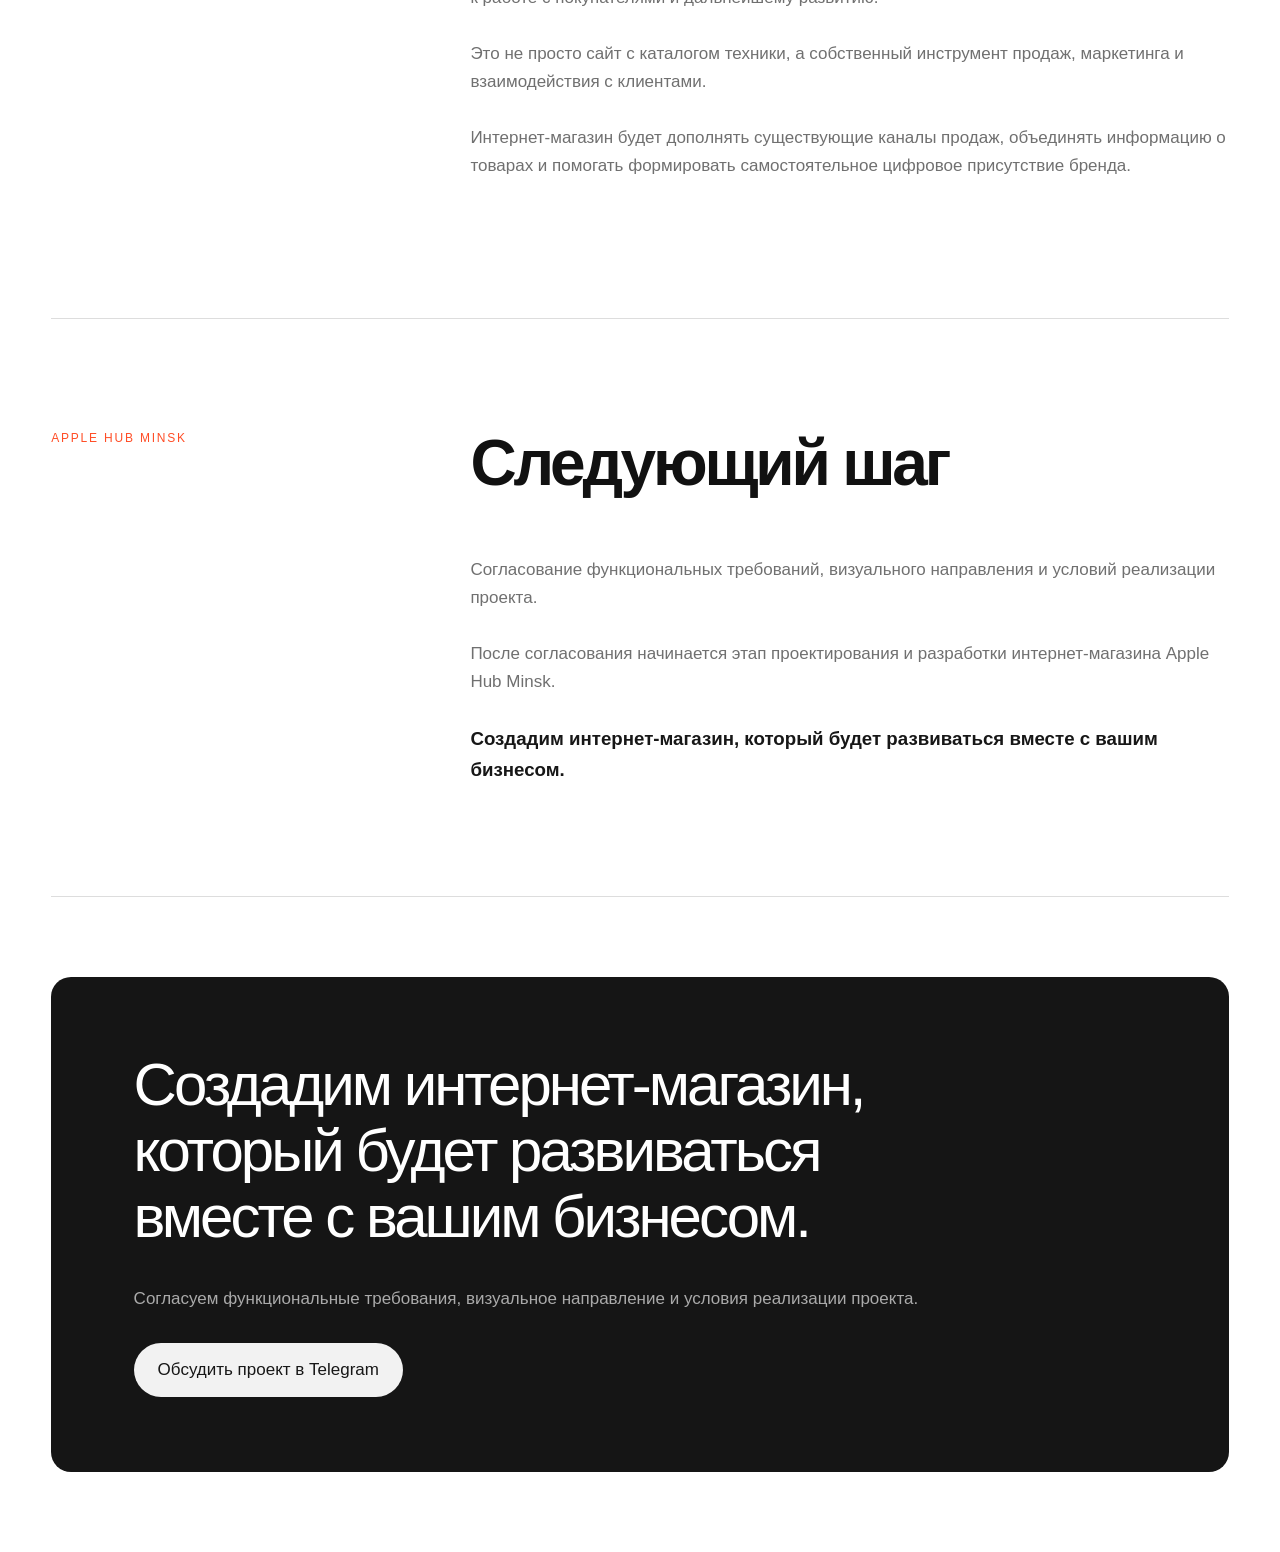
==== commit 90b5417c: "Redesign proposal features section" ====
--- a/apple-hub-minsk/index.html
+++ b/apple-hub-minsk/index.html
@@ -6,6 +6,8 @@
 header nav{display:flex;gap:28px;text-transform:none;letter-spacing:0;font-size:15px}header nav a{text-decoration:none}header nav a:hover{text-decoration:underline}.hero{position:relative;min-height:80vh}.hero-top{width:100%;display:flex;justify-content:space-between;font-size:12px;letter-spacing:.12em;color:#888}.hero h1{font-size:clamp(58px,9.2vw,125px);max-width:1150px;margin:75px 0 20px}.accent{color:#ff681f!important}.hero .lead{max-width:650px}.hero .button{margin-top:35px}.metrics{gap:20px}.metric{position:relative}.metric:not(:last-child):after{content:"";position:absolute;right:0;top:30px;bottom:30px;width:1px;background:#ddd}.content section{grid-template-columns:1fr 2fr}.content section:nth-child(2){background:#fff;margin:40px -4%;padding:80px 4%;border:0;border-radius:20px}.content section:nth-child(3) .copy{background:transparent;padding:0}.content section:nth-child(3) .copy strong{display:block;margin-top:18px;padding:24px 24px 0;background:white;border-radius:14px 14px 0 0}.content section:nth-child(3) .copy strong+br{display:none}.content section:nth-child(7) .copy strong{display:block;border-top:1px solid #ccc;padding-top:22px}.content section:nth-child(8) h2{max-width:600px}.table-row{display:flex;justify-content:space-between;gap:16px}.table-row span{display:none}.footer-link{display:inline-block;background:#f2f2f2;color:#171717;border-radius:100px;text-decoration:none;padding:13px 24px;margin-top:30px}.footer-link:hover{background:#ff681f;color:white}:focus-visible{outline:3px solid #ff681f;outline-offset:4px}@media(max-width:700px){header{align-items:flex-start;gap:16px}header nav{gap:12px;font-size:12px;flex-wrap:wrap;justify-content:flex-end}.hero h1{font-size:clamp(46px,12vw,65px);margin:55px 0 20px}.hero-top{gap:20px;font-size:10px}.metric:not(:last-child):after{display:none}.content section:nth-child(2){margin:25px 0;padding:45px 25px}.table-row{flex-wrap:wrap}}
 </style><style>
 body{background:#fff;color:#111}.wrap{max-width:1450px;padding:0 4%}header{padding:23px 0;border-color:#dedede}header b{font-size:17px;letter-spacing:-.03em}.hero{min-height:760px;display:block;padding:55px 0 80px;overflow:hidden}.hero-top{border-bottom:1px solid #ddd;padding-bottom:20px}.hero h1{position:relative;z-index:2;font-size:clamp(65px,8.4vw,125px);font-weight:600;line-height:.96;margin:58px 0 24px;max-width:1000px}.hero .lead{position:relative;z-index:2;color:#202020;font-size:20px;max-width:350px;margin-top:46px}.hero .button{position:relative;z-index:3;background:#111;color:#fff;border:0;padding:16px 25px}.hero .button:hover{background:#fc4b24}.hero-devices{position:absolute;z-index:1;width:59%;right:-3%;bottom:12px;mix-blend-mode:multiply}.metrics{border-top:1px solid #ccc;border-bottom:1px solid #ccc}.metric b{font-weight:600}.showcase{padding:105px 0 75px;border-bottom:1px solid #ddd}.showcase h2{font-size:clamp(43px,6vw,82px);line-height:1.02;letter-spacing:-.05em;margin:20px 0;font-weight:600}.showcase p{color:#666;max-width:500px}.showcase>div>span{font-size:12px;color:#777;letter-spacing:.1em}.showcase-tiles{display:grid;grid-template-columns:repeat(3,1fr);gap:18px;margin-top:45px}.showcase-tiles div{min-height:180px;border:1px solid #ddd;border-radius:18px;padding:28px;display:flex;flex-direction:column;justify-content:space-between}.showcase-tiles div:first-child{background:#ff4d26;color:white;border-color:#ff4d26}.showcase-tiles b{font-size:28px;letter-spacing:-.04em}.showcase-tiles span{font-size:15px}.content h2{font-weight:600}.content section:nth-child(2){background:#f3f3f3}.content section:nth-child(3) .copy strong{background:#f3f3f3}.content section:nth-child(8){background:#151515}.section-label{color:#ff4d26!important}footer{background:#151515}.footer-link:hover{background:#ff4d26}@media(max-width:700px){.wrap{padding:0 5%}.hero{min-height:0;padding:45px 0 45px}.hero h1{font-size:clamp(45px,10vw,72px);margin:45px 0 22px}.hero .lead{font-size:18px;max-width:100%;margin:15px 0}.hero-devices{position:relative;width:110%;right:auto;bottom:auto;margin:25px -5% 0}.hero .button{margin-top:15px}.showcase{padding:70px 0 45px}.showcase-tiles{grid-template-columns:1fr;gap:10px}.showcase-tiles div{min-height:110px}.showcase h2{font-size:40px}}
+</style><style>
+.feature-grid{display:grid;grid-template-columns:repeat(3,minmax(0,1fr));gap:14px}.feature-card{background:#f5f5f5;border:1px solid #e8e8e8;border-radius:14px;padding:25px;min-height:235px;display:flex;flex-direction:column}.feature-number{font-size:38px;line-height:1;letter-spacing:-.05em;font-weight:600}.feature-card h3{font-size:19px;line-height:1.18;letter-spacing:-.025em;text-transform:uppercase;margin:28px 0 16px}.feature-card p{font-size:15px;line-height:1.45;color:#686868;margin:0}@media(max-width:950px){.feature-grid{grid-template-columns:repeat(2,minmax(0,1fr))}}@media(max-width:600px){.feature-grid{grid-template-columns:1fr}.feature-card{min-height:0;padding:22px}.feature-card h3{margin:20px 0 12px}}
 </style></head><body><div class="wrap"><header><b>Apple Hub Minsk</b><nav><a href="#features">Возможности</a><a href="#process">Этапы</a><a href="#pricing">Стоимость</a></nav></header><main><div class="hero"><div class="hero-top"><span>КОММЕРЧЕСКОЕ ПРЕДЛОЖЕНИЕ</span><span>APPLE HUB MINSK / 2026</span></div><h1>Ваш магазин.<br><span>Новые возможности<span class="accent">.</span></span></h1><p class="lead">Собственный интернет-магазин, который работает на ваш бренд, помогает привлекать новых клиентов и упрощает процесс продажи техники.</p><a class="button" href="#proposal">Посмотреть предложение</a><img class="hero-devices" src="devices.png" alt="Смартфон, ноутбук и беспроводные наушники"></div><div class="metrics"><div class="metric"><b>1 000 BYN</b><span>стоимость разработки</span></div><div class="metric"><b>30 рабочих дней</b><span>срок реализации</span></div><div class="metric"><b>2 месяца</b><span>первоначальный период сопровождения</span></div></div><div class="showcase"><div><span>APPLE HUB MINSK</span><h2>Больше возможностей<br>для вашего бизнеса<span class="accent">.</span></h2><p>Сайт, который объединяет ассортимент, заказы и развитие бренда.</p></div><div class="showcase-tiles"><div><b>Каталог</b><span>Удобный выбор техники</span></div><div><b>Заказы</b><span>Заявки в любое время</span></div><div><b>Развитие</b><span>Аналитика и продвижение</span></div></div></div><div id="proposal" class="content"><section><div class='section-label'>APPLE HUB MINSK</div><div><h2>Возможности для развития бизнеса</h2><div class='copy'>
 Сегодня социальные сети и торговые площадки позволяют Apple Hub Minsk привлекать клиентов и реализовывать технику.
 
@@ -32,35 +34,14 @@
 Особое внимание будет уделено мобильной версии, поскольку значительная часть потенциальных покупателей может переходить на сайт из социальных сетей.
 
 </div></div></section>
-<section id="features"><div class='section-label'>ЧТО ВНУТРИ</div><div><h2>Всё необходимое для продаж онлайн<span class="accent">.</span></h2><div class='copy'>
-<strong>Каталог товаров</strong>
-
-Удобная структура категорий, поиск и фильтрация техники по характеристикам, моделям и стоимости.
-
-<strong>Карточки товаров</strong>
-
-Фотографии, характеристики, актуальная стоимость, наличие, варианты комплектации, информация о гарантии и условиях покупки.
-
-<strong>Оформление заказов</strong>
-
-Корзина и удобная форма оформления заказа с возможностью передачи заявки менеджеру.
-
-<strong>Интеграция с социальными сетями</strong>
-
-Быстрый переход в Instagram, Telegram и другие согласованные каналы связи с магазином.
-
-<strong>Административная панель</strong>
-
-Возможность самостоятельно добавлять товары, изменять цены, редактировать описания и обновлять информацию о наличии.
-
-<strong>Адаптивный дизайн</strong>
-
-Корректная работа интернет-магазина на смартфонах, планшетах и компьютерах.
-
-<strong>Информация о компании</strong>
-
-Разделы с условиями доставки, оплаты, гарантии, контактами и другой информацией, необходимой покупателю для принятия решения.
-
+<section id="features"><div class="section-label">ЧТО ВНУТРИ</div><div><h2>Всё необходимое для продаж онлайн<span class="accent">.</span></h2><div class="feature-grid">
+<article class="feature-card"><span class="feature-number">01</span><h3>Каталог товаров</h3><p>Удобная структура категорий, поиск и фильтрация техники по характеристикам, моделям и стоимости.</p></article>
+<article class="feature-card"><span class="feature-number">02</span><h3>Карточки товаров</h3><p>Фотографии, характеристики, стоимость, наличие, комплектация, гарантия и условия покупки.</p></article>
+<article class="feature-card"><span class="feature-number">03</span><h3>Оформление заказов</h3><p>Корзина и удобная форма оформления заказа с передачей заявки менеджеру.</p></article>
+<article class="feature-card"><span class="feature-number">04</span><h3>Социальные сети</h3><p>Быстрый переход в Instagram, Telegram и другие согласованные каналы связи с магазином.</p></article>
+<article class="feature-card"><span class="feature-number">05</span><h3>Административная панель</h3><p>Самостоятельное добавление товаров, изменение цен, описаний и информации о наличии.</p></article>
+<article class="feature-card"><span class="feature-number">06</span><h3>Адаптивный дизайн</h3><p>Корректная работа интернет-магазина на смартфонах, планшетах и компьютерах.</p></article>
+<article class="feature-card"><span class="feature-number">07</span><h3>Информация о компании</h3><p>Условия доставки, оплаты, гарантии, контакты и другая информация для покупателя.</p></article>
 </div></div></section>
 <section><div class='section-label'>APPLE HUB MINSK</div><div><h2>Продвижение интернет-магазина</h2><div class='copy'>
 Разработка сайта — это первый этап. Для привлечения новых покупателей необходимо обеспечить его присутствие в поисковых системах и дальнейшее развитие.
@@ -165,3 +146,4 @@
 
 
 
+
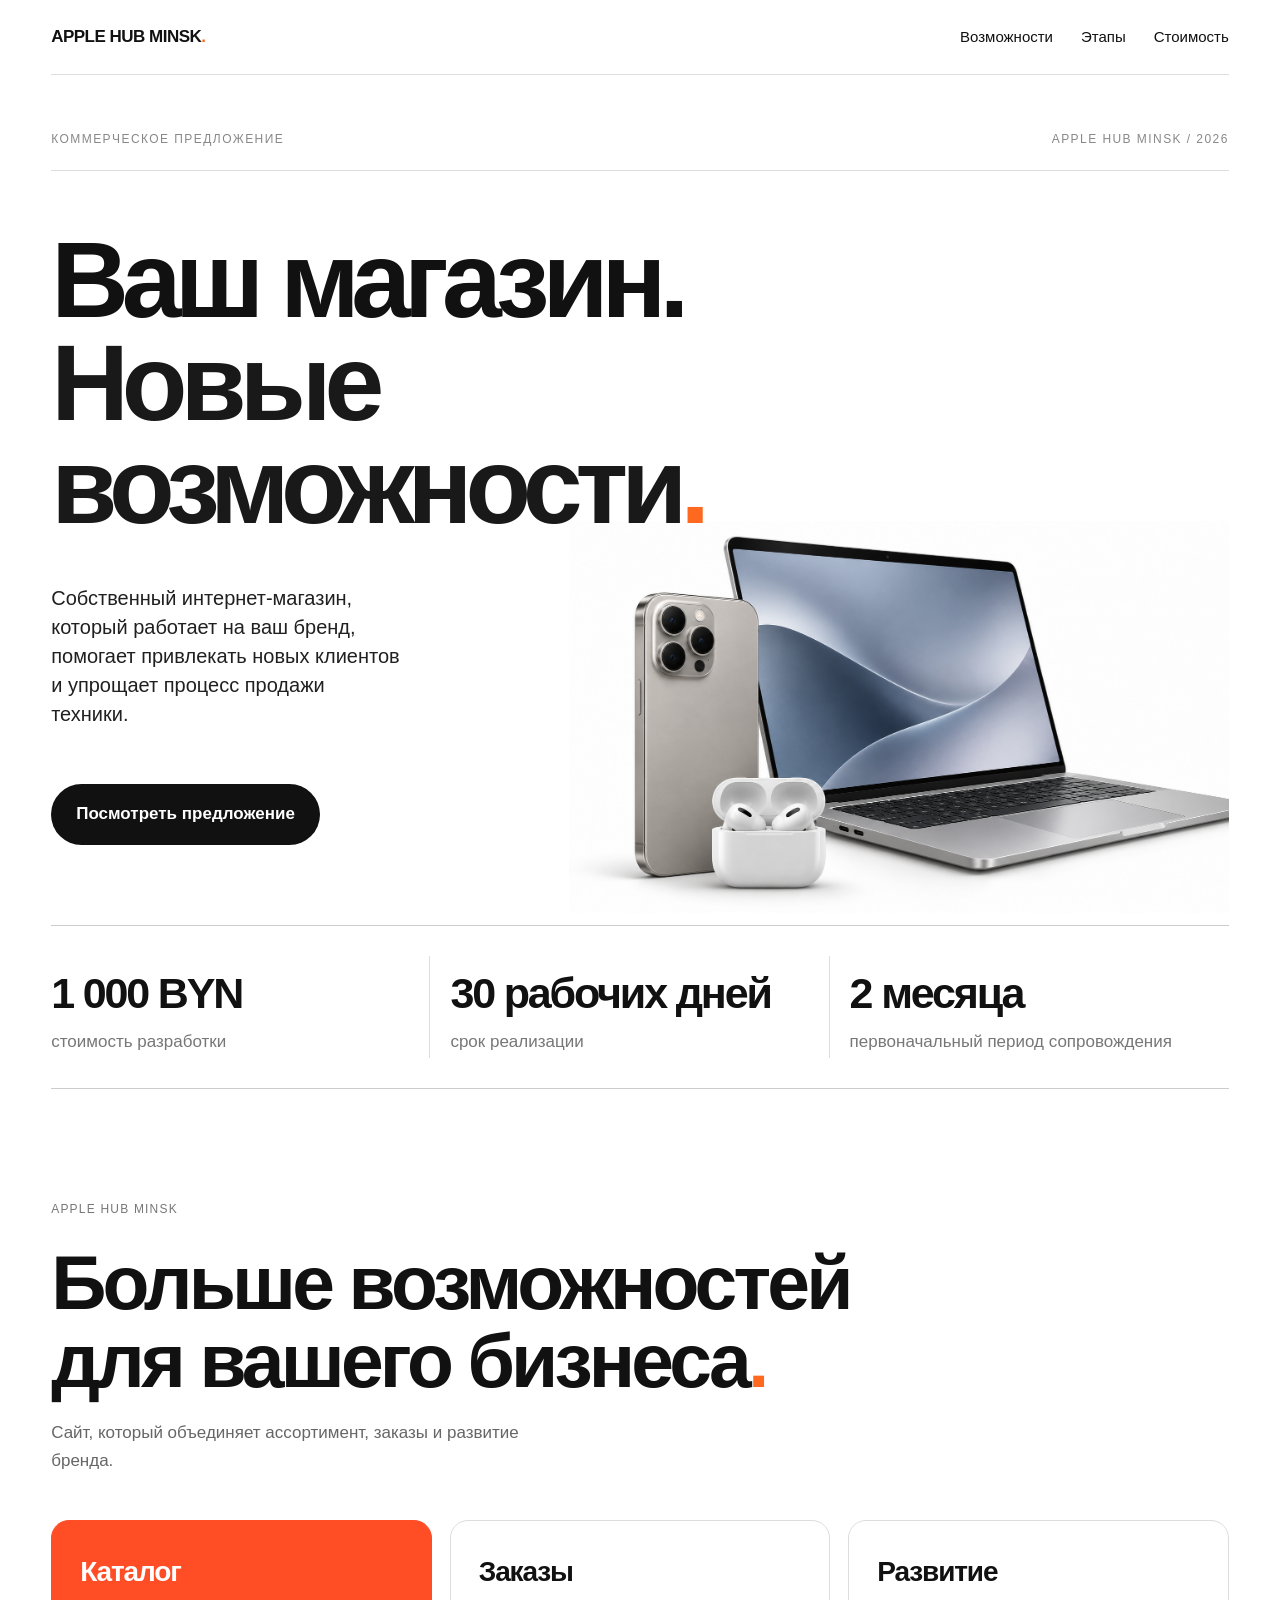
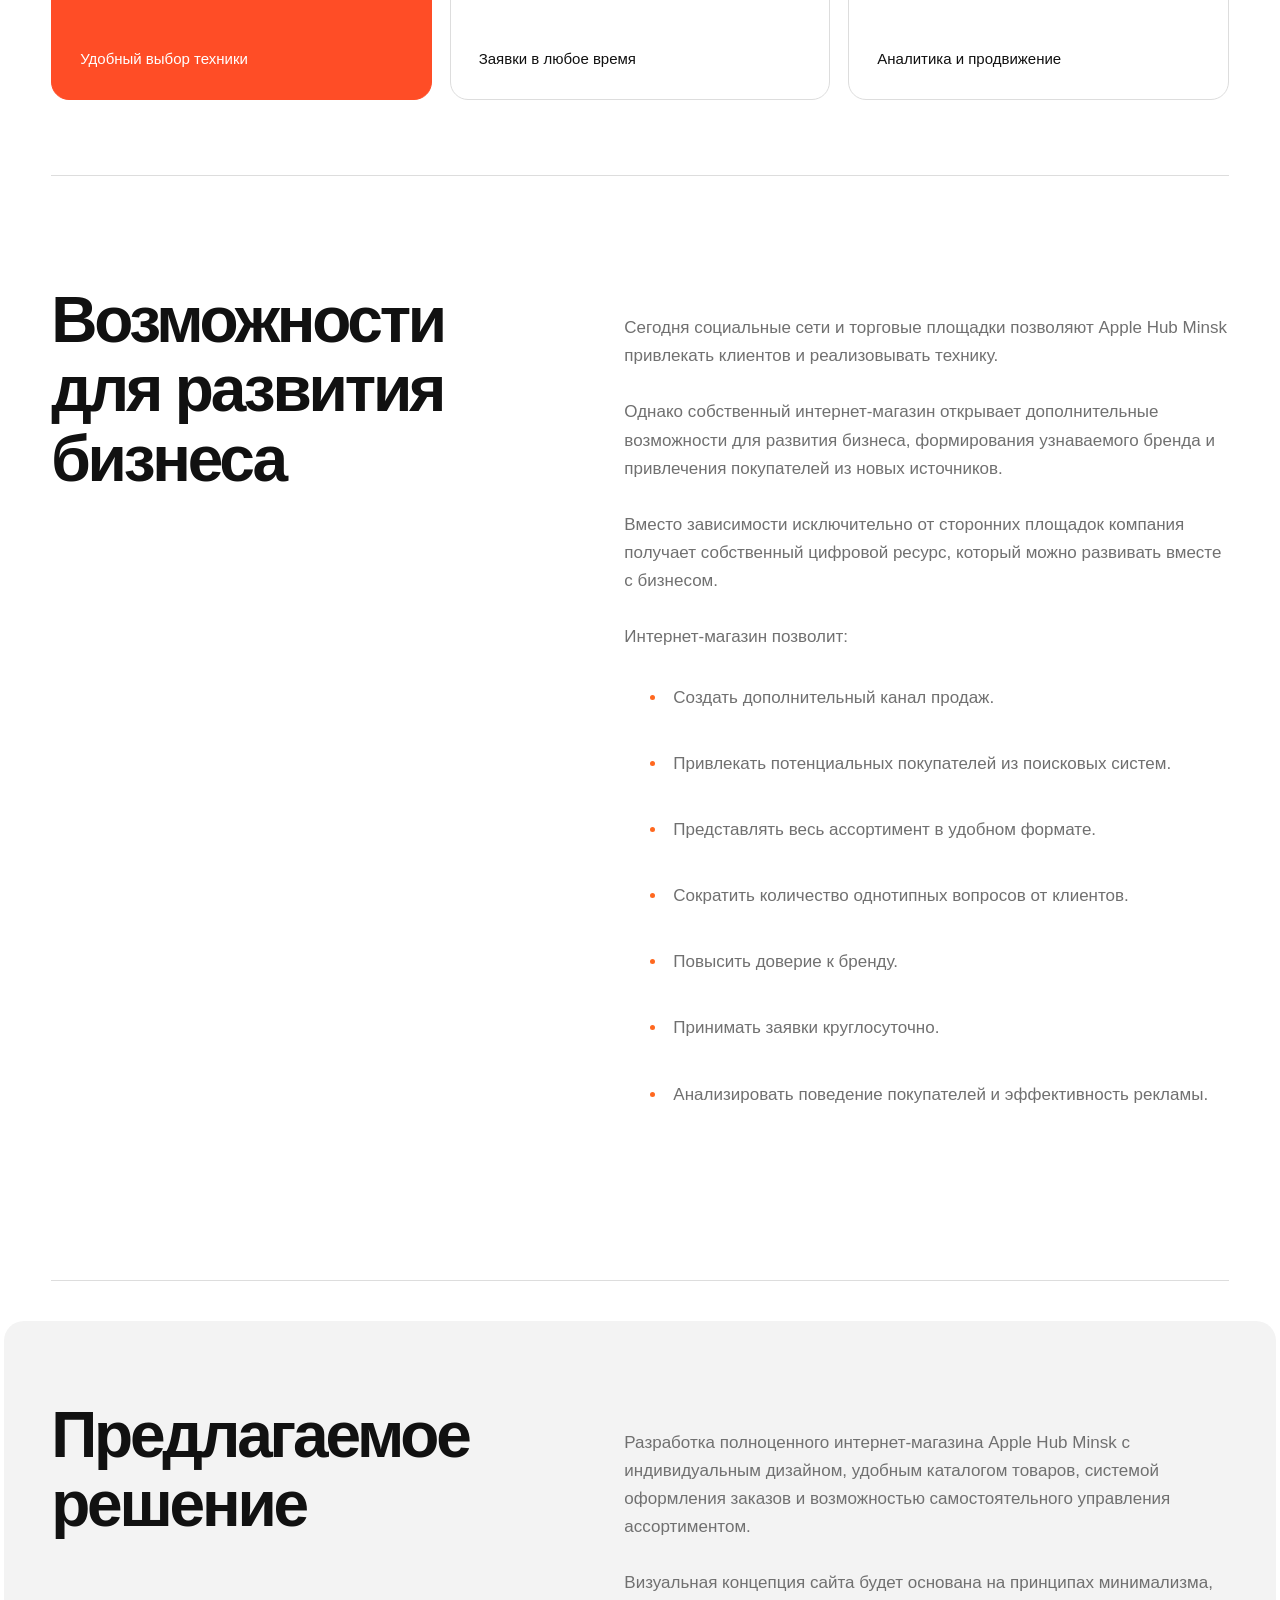
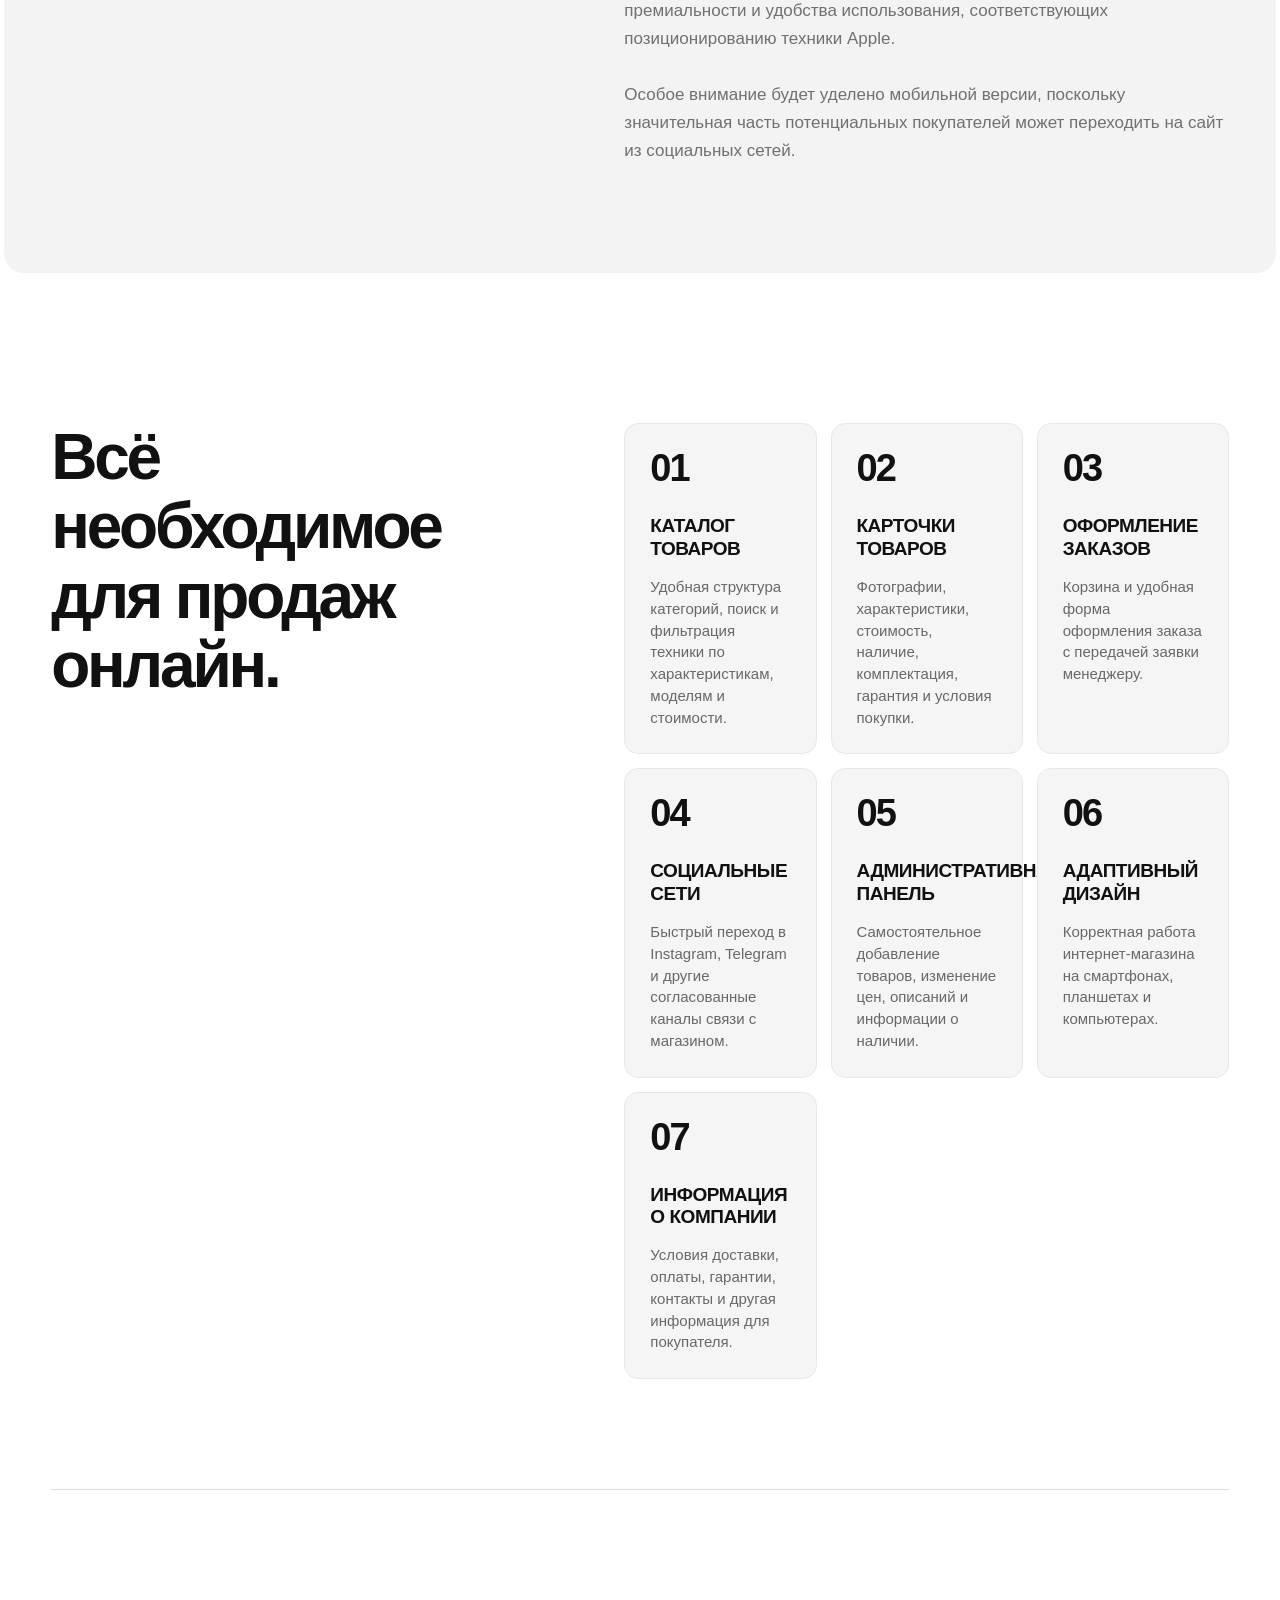
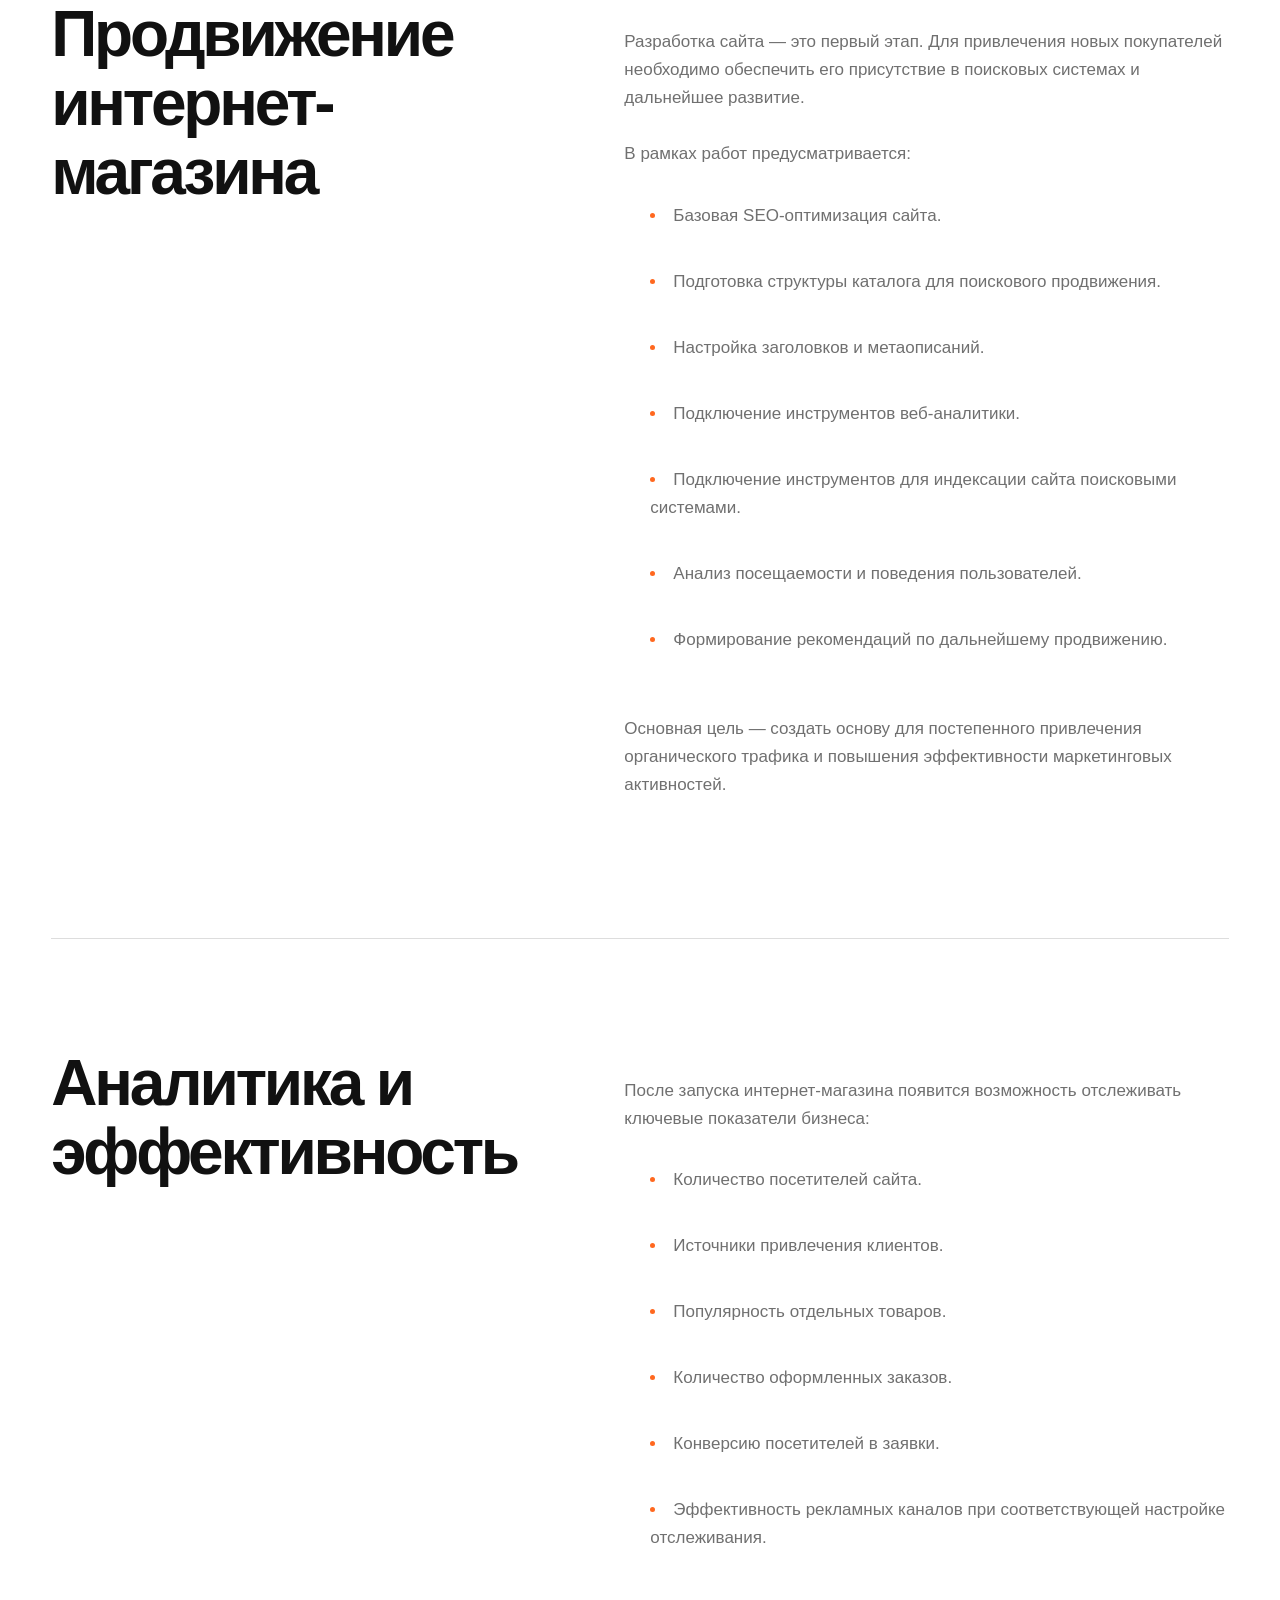
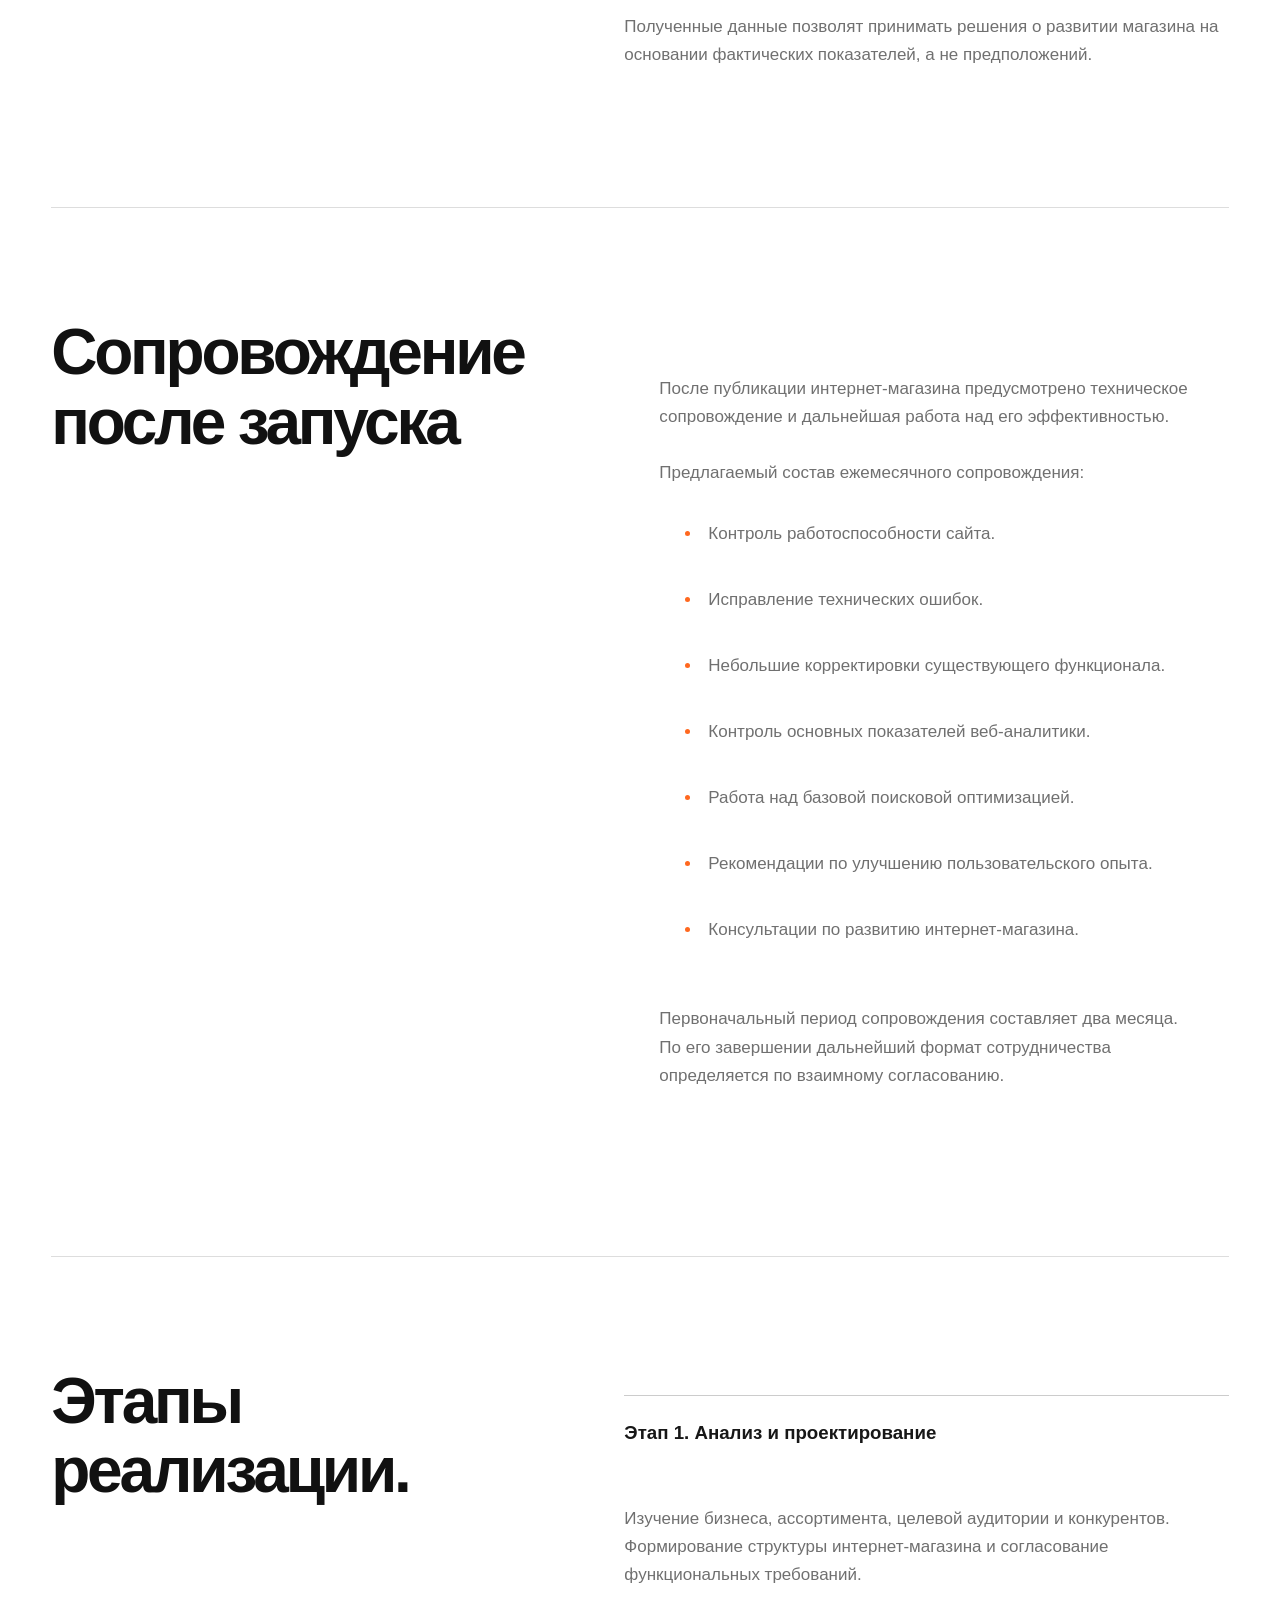
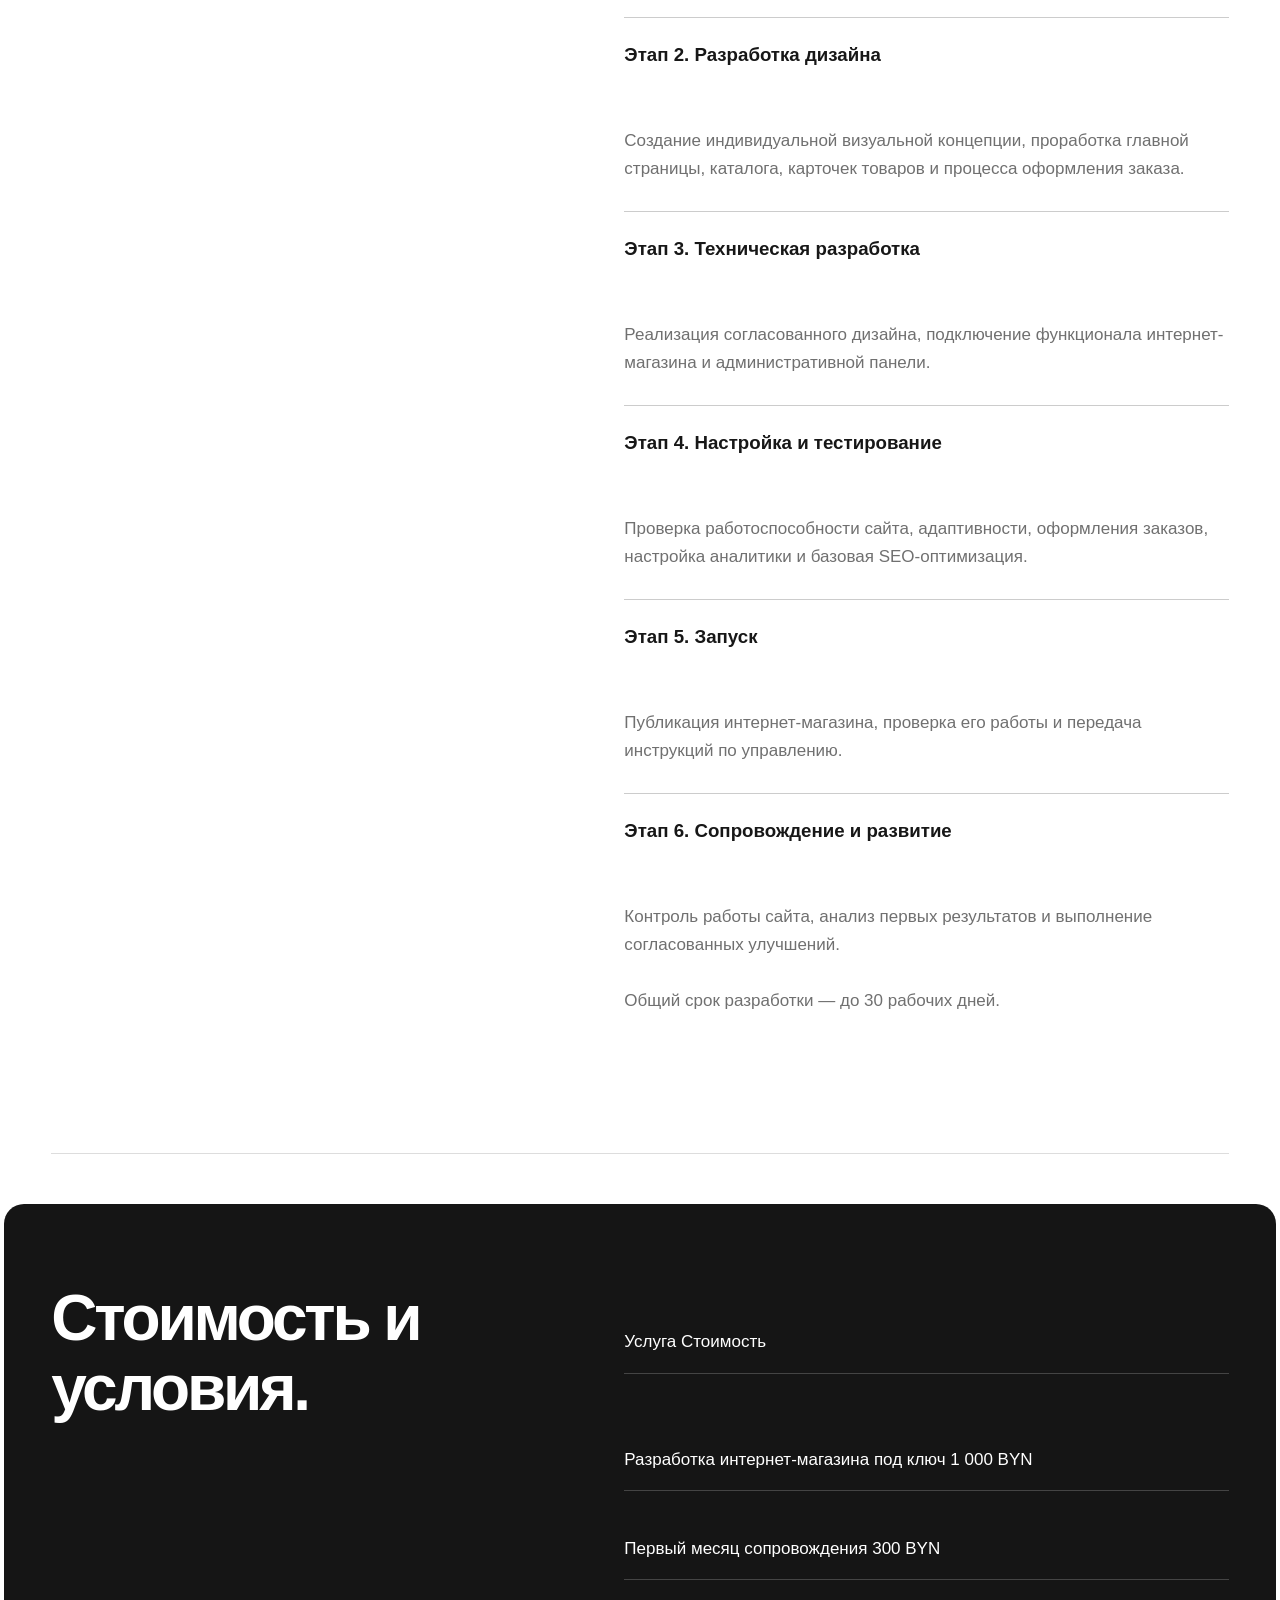
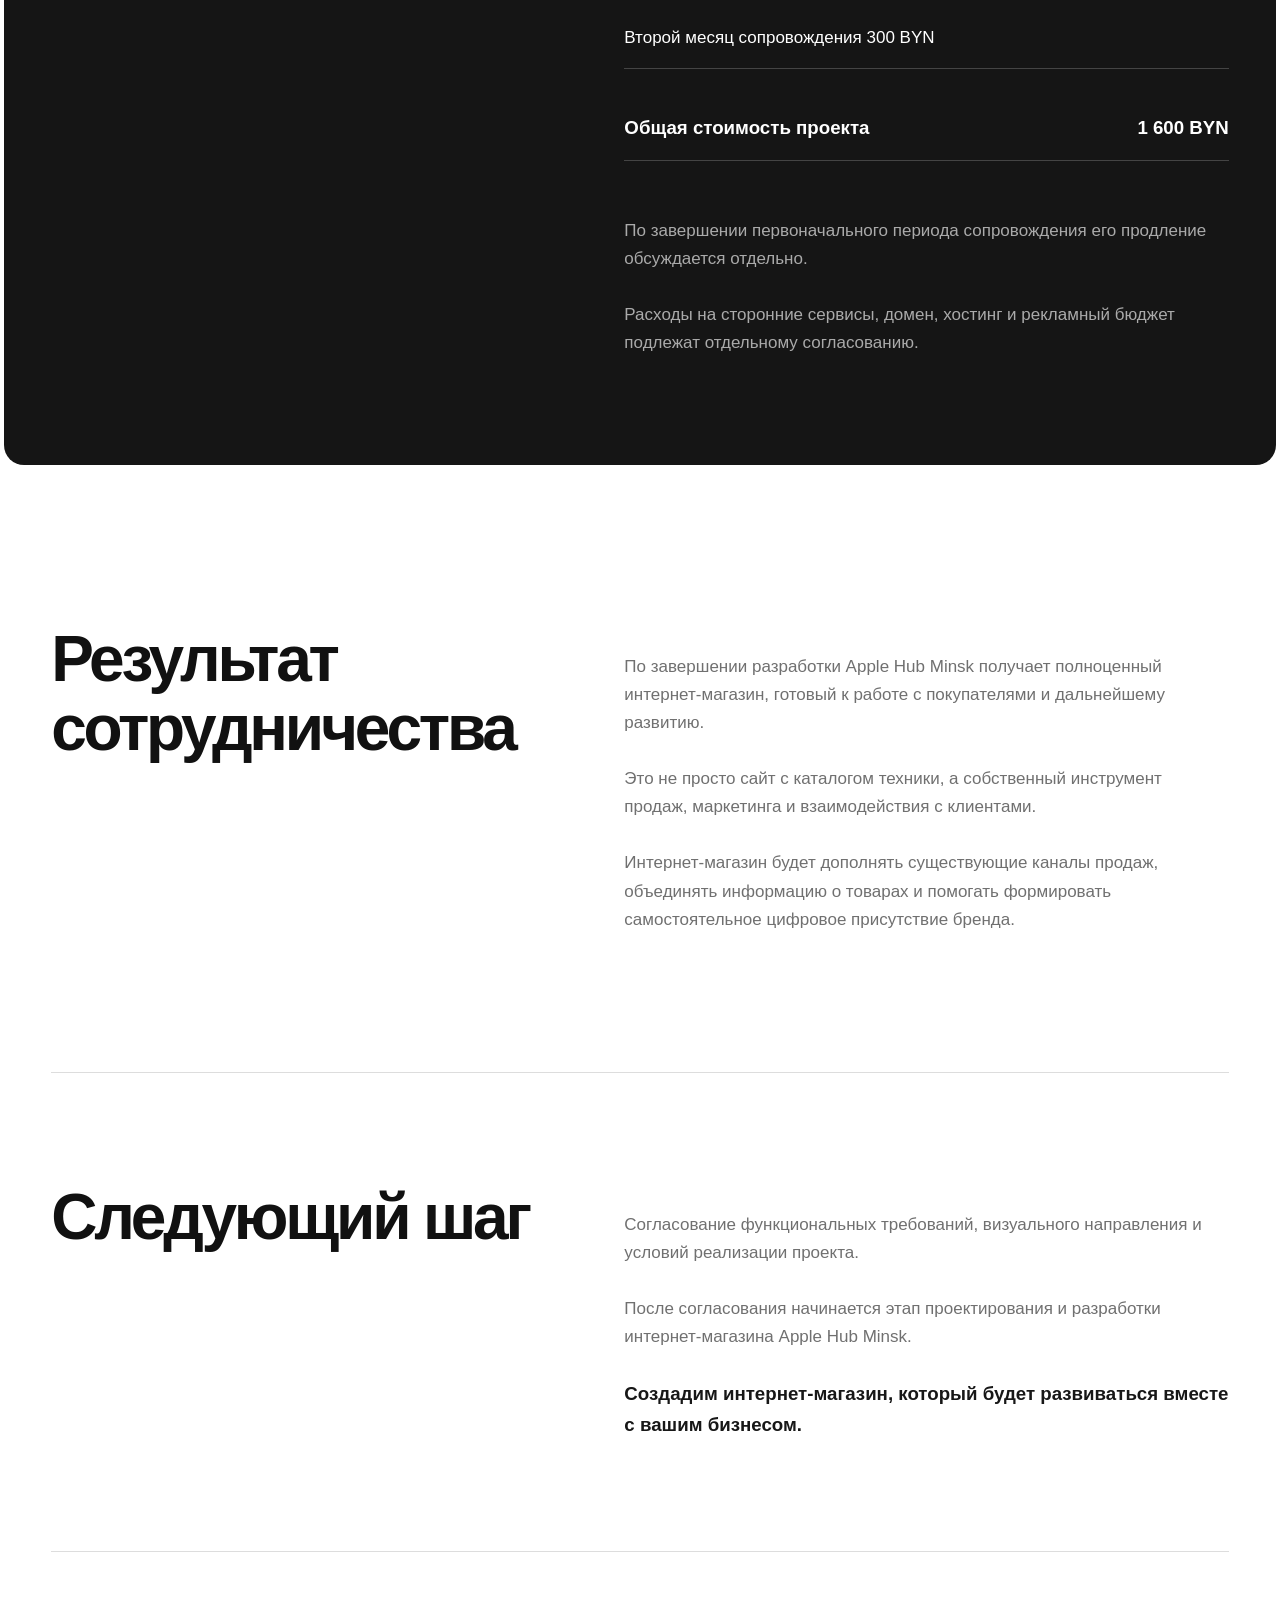
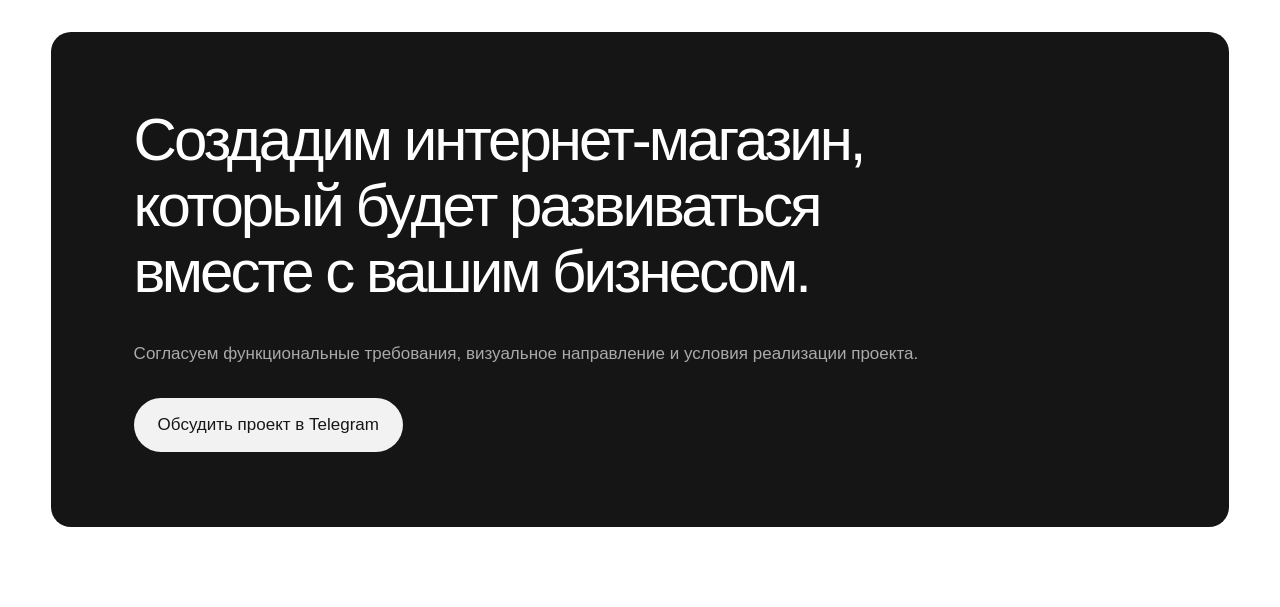
==== commit 6ab9dc3c: "Pin section headings while scrolling" ====
--- a/apple-hub-minsk/index.html
+++ b/apple-hub-minsk/index.html
@@ -8,7 +8,9 @@
 body{background:#fff;color:#111}.wrap{max-width:1450px;padding:0 4%}header{padding:23px 0;border-color:#dedede}header b{font-size:17px;letter-spacing:-.03em}.hero{min-height:760px;display:block;padding:55px 0 80px;overflow:hidden}.hero-top{border-bottom:1px solid #ddd;padding-bottom:20px}.hero h1{position:relative;z-index:2;font-size:clamp(65px,8.4vw,125px);font-weight:600;line-height:.96;margin:58px 0 24px;max-width:1000px}.hero .lead{position:relative;z-index:2;color:#202020;font-size:20px;max-width:350px;margin-top:46px}.hero .button{position:relative;z-index:3;background:#111;color:#fff;border:0;padding:16px 25px}.hero .button:hover{background:#fc4b24}.hero-devices{position:absolute;z-index:1;width:59%;right:-3%;bottom:12px;mix-blend-mode:multiply}.metrics{border-top:1px solid #ccc;border-bottom:1px solid #ccc}.metric b{font-weight:600}.showcase{padding:105px 0 75px;border-bottom:1px solid #ddd}.showcase h2{font-size:clamp(43px,6vw,82px);line-height:1.02;letter-spacing:-.05em;margin:20px 0;font-weight:600}.showcase p{color:#666;max-width:500px}.showcase>div>span{font-size:12px;color:#777;letter-spacing:.1em}.showcase-tiles{display:grid;grid-template-columns:repeat(3,1fr);gap:18px;margin-top:45px}.showcase-tiles div{min-height:180px;border:1px solid #ddd;border-radius:18px;padding:28px;display:flex;flex-direction:column;justify-content:space-between}.showcase-tiles div:first-child{background:#ff4d26;color:white;border-color:#ff4d26}.showcase-tiles b{font-size:28px;letter-spacing:-.04em}.showcase-tiles span{font-size:15px}.content h2{font-weight:600}.content section:nth-child(2){background:#f3f3f3}.content section:nth-child(3) .copy strong{background:#f3f3f3}.content section:nth-child(8){background:#151515}.section-label{color:#ff4d26!important}footer{background:#151515}.footer-link:hover{background:#ff4d26}@media(max-width:700px){.wrap{padding:0 5%}.hero{min-height:0;padding:45px 0 45px}.hero h1{font-size:clamp(45px,10vw,72px);margin:45px 0 22px}.hero .lead{font-size:18px;max-width:100%;margin:15px 0}.hero-devices{position:relative;width:110%;right:auto;bottom:auto;margin:25px -5% 0}.hero .button{margin-top:15px}.showcase{padding:70px 0 45px}.showcase-tiles{grid-template-columns:1fr;gap:10px}.showcase-tiles div{min-height:110px}.showcase h2{font-size:40px}}
 </style><style>
 .feature-grid{display:grid;grid-template-columns:repeat(3,minmax(0,1fr));gap:14px}.feature-card{background:#f5f5f5;border:1px solid #e8e8e8;border-radius:14px;padding:25px;min-height:235px;display:flex;flex-direction:column}.feature-number{font-size:38px;line-height:1;letter-spacing:-.05em;font-weight:600}.feature-card h3{font-size:19px;line-height:1.18;letter-spacing:-.025em;text-transform:uppercase;margin:28px 0 16px}.feature-card p{font-size:15px;line-height:1.45;color:#686868;margin:0}@media(max-width:950px){.feature-grid{grid-template-columns:repeat(2,minmax(0,1fr))}}@media(max-width:600px){.feature-grid{grid-template-columns:1fr}.feature-card{min-height:0;padding:22px}.feature-card h3{margin:20px 0 12px}}
-</style></head><body><div class="wrap"><header><b>Apple Hub Minsk</b><nav><a href="#features">Возможности</a><a href="#process">Этапы</a><a href="#pricing">Стоимость</a></nav></header><main><div class="hero"><div class="hero-top"><span>КОММЕРЧЕСКОЕ ПРЕДЛОЖЕНИЕ</span><span>APPLE HUB MINSK / 2026</span></div><h1>Ваш магазин.<br><span>Новые возможности<span class="accent">.</span></span></h1><p class="lead">Собственный интернет-магазин, который работает на ваш бренд, помогает привлекать новых клиентов и упрощает процесс продажи техники.</p><a class="button" href="#proposal">Посмотреть предложение</a><img class="hero-devices" src="devices.png" alt="Смартфон, ноутбук и беспроводные наушники"></div><div class="metrics"><div class="metric"><b>1 000 BYN</b><span>стоимость разработки</span></div><div class="metric"><b>30 рабочих дней</b><span>срок реализации</span></div><div class="metric"><b>2 месяца</b><span>первоначальный период сопровождения</span></div></div><div class="showcase"><div><span>APPLE HUB MINSK</span><h2>Больше возможностей<br>для вашего бизнеса<span class="accent">.</span></h2><p>Сайт, который объединяет ассортимент, заказы и развитие бренда.</p></div><div class="showcase-tiles"><div><b>Каталог</b><span>Удобный выбор техники</span></div><div><b>Заказы</b><span>Заявки в любое время</span></div><div><b>Развитие</b><span>Аналитика и продвижение</span></div></div></div><div id="proposal" class="content"><section><div class='section-label'>APPLE HUB MINSK</div><div><h2>Возможности для развития бизнеса</h2><div class='copy'>
+</style><style>
+.content section{grid-template-columns:minmax(0,1fr) minmax(0,1.25fr);align-items:start;gap:clamp(35px,7vw,110px)}.content section .section-heading{position:sticky;top:32px;align-self:start;margin:0;max-width:600px}.content section .section-content{min-width:0}.content section .section-heading .accent{color:inherit!important}@media(max-width:700px){.content section{grid-template-columns:1fr;gap:25px}.content section .section-heading{position:static}}
+</style></head><body><div class="wrap"><header><b>Apple Hub Minsk</b><nav><a href="#features">Возможности</a><a href="#process">Этапы</a><a href="#pricing">Стоимость</a></nav></header><main><div class="hero"><div class="hero-top"><span>КОММЕРЧЕСКОЕ ПРЕДЛОЖЕНИЕ</span><span>APPLE HUB MINSK / 2026</span></div><h1>Ваш магазин.<br><span>Новые возможности<span class="accent">.</span></span></h1><p class="lead">Собственный интернет-магазин, который работает на ваш бренд, помогает привлекать новых клиентов и упрощает процесс продажи техники.</p><a class="button" href="#proposal">Посмотреть предложение</a><img class="hero-devices" src="devices.png" alt="Смартфон, ноутбук и беспроводные наушники"></div><div class="metrics"><div class="metric"><b>1 000 BYN</b><span>стоимость разработки</span></div><div class="metric"><b>30 рабочих дней</b><span>срок реализации</span></div><div class="metric"><b>2 месяца</b><span>первоначальный период сопровождения</span></div></div><div class="showcase"><div><span>APPLE HUB MINSK</span><h2>Больше возможностей<br>для вашего бизнеса<span class="accent">.</span></h2><p>Сайт, который объединяет ассортимент, заказы и развитие бренда.</p></div><div class="showcase-tiles"><div><b>Каталог</b><span>Удобный выбор техники</span></div><div><b>Заказы</b><span>Заявки в любое время</span></div><div><b>Развитие</b><span>Аналитика и продвижение</span></div></div></div><div id="proposal" class="content"><section><h2 class="section-heading">Возможности для развития бизнеса</h2><div class="section-content"><div class='copy'>
 Сегодня социальные сети и торговые площадки позволяют Apple Hub Minsk привлекать клиентов и реализовывать технику.
 
 Однако собственный интернет-магазин открывает дополнительные возможности для развития бизнеса, формирования узнаваемого бренда и привлечения покупателей из новых источников.
@@ -26,7 +28,7 @@
 <li>Анализировать поведение покупателей и эффективность рекламы.</li>
 
 </div></div></section>
-<section><div class='section-label'>APPLE HUB MINSK</div><div><h2>Предлагаемое решение</h2><div class='copy'>
+<section><h2 class="section-heading">Предлагаемое решение</h2><div class="section-content"><div class='copy'>
 Разработка полноценного интернет-магазина Apple Hub Minsk с индивидуальным дизайном, удобным каталогом товаров, системой оформления заказов и возможностью самостоятельного управления ассортиментом.
 
 Визуальная концепция сайта будет основана на принципах минимализма, премиальности и удобства использования, соответствующих позиционированию техники Apple.
@@ -34,7 +36,7 @@
 Особое внимание будет уделено мобильной версии, поскольку значительная часть потенциальных покупателей может переходить на сайт из социальных сетей.
 
 </div></div></section>
-<section id="features"><div class="section-label">ЧТО ВНУТРИ</div><div><h2>Всё необходимое для продаж онлайн<span class="accent">.</span></h2><div class="feature-grid">
+<section id="features"><h2 class="section-heading">Всё необходимое для продаж онлайн<span class="accent">.</span></h2><div class="section-content"><div class="feature-grid">
 <article class="feature-card"><span class="feature-number">01</span><h3>Каталог товаров</h3><p>Удобная структура категорий, поиск и фильтрация техники по характеристикам, моделям и стоимости.</p></article>
 <article class="feature-card"><span class="feature-number">02</span><h3>Карточки товаров</h3><p>Фотографии, характеристики, стоимость, наличие, комплектация, гарантия и условия покупки.</p></article>
 <article class="feature-card"><span class="feature-number">03</span><h3>Оформление заказов</h3><p>Корзина и удобная форма оформления заказа с передачей заявки менеджеру.</p></article>
@@ -43,7 +45,7 @@
 <article class="feature-card"><span class="feature-number">06</span><h3>Адаптивный дизайн</h3><p>Корректная работа интернет-магазина на смартфонах, планшетах и компьютерах.</p></article>
 <article class="feature-card"><span class="feature-number">07</span><h3>Информация о компании</h3><p>Условия доставки, оплаты, гарантии, контакты и другая информация для покупателя.</p></article>
 </div></div></section>
-<section><div class='section-label'>APPLE HUB MINSK</div><div><h2>Продвижение интернет-магазина</h2><div class='copy'>
+<section><h2 class="section-heading">Продвижение интернет-магазина</h2><div class="section-content"><div class='copy'>
 Разработка сайта — это первый этап. Для привлечения новых покупателей необходимо обеспечить его присутствие в поисковых системах и дальнейшее развитие.
 
 В рамках работ предусматривается:
@@ -59,7 +61,7 @@
 Основная цель — создать основу для постепенного привлечения органического трафика и повышения эффективности маркетинговых активностей.
 
 </div></div></section>
-<section><div class='section-label'>APPLE HUB MINSK</div><div><h2>Аналитика и эффективность</h2><div class='copy'>
+<section><h2 class="section-heading">Аналитика и эффективность</h2><div class="section-content"><div class='copy'>
 После запуска интернет-магазина появится возможность отслеживать ключевые показатели бизнеса:
 
 <li>Количество посетителей сайта.</li>
@@ -72,7 +74,7 @@
 Полученные данные позволят принимать решения о развитии магазина на основании фактических показателей, а не предположений.
 
 </div></div></section>
-<section><div class='section-label'>APPLE HUB MINSK</div><div><h2>Сопровождение после запуска</h2><div class='copy'>
+<section><h2 class="section-heading">Сопровождение после запуска</h2><div class="section-content"><div class='copy'>
 После публикации интернет-магазина предусмотрено техническое сопровождение и дальнейшая работа над его эффективностью.
 
 Предлагаемый состав ежемесячного сопровождения:
@@ -88,7 +90,7 @@
 Первоначальный период сопровождения составляет два месяца. По его завершении дальнейший формат сотрудничества определяется по взаимному согласованию.
 
 </div></div></section>
-<section id="process"><div class='section-label'>ОТ ИДЕИ ДО ЗАПУСКА</div><div><h2>Этапы реализации<span class="accent">.</span></h2><div class='copy'>
+<section id="process"><h2 class="section-heading">Этапы реализации<span class="accent">.</span></h2><div class="section-content"><div class='copy'>
 <strong>Этап 1. Анализ и проектирование</strong>
 
 Изучение бизнеса, ассортимента, целевой аудитории и конкурентов. Формирование структуры интернет-магазина и согласование функциональных требований.
@@ -116,7 +118,7 @@
 Общий срок разработки — до 30 рабочих дней.
 
 </div></div></section>
-<section id="pricing"><div class='section-label'>ИНВЕСТИЦИИ В ПРОЕКТ</div><div><h2>Стоимость и условия<span class="accent">.</span></h2><div class='copy'>
+<section id="pricing"><h2 class="section-heading">Стоимость и условия<span class="accent">.</span></h2><div class="section-content"><div class='copy'>
 <div class="table-row"> Услуга  <span> / </span>  Стоимость </div>
 
 <div class="table-row"> Разработка интернет-магазина под ключ  <span> / </span>  1 000 BYN </div>
@@ -129,7 +131,7 @@
 Расходы на сторонние сервисы, домен, хостинг и рекламный бюджет подлежат отдельному согласованию.
 
 </div></div></section>
-<section><div class='section-label'>APPLE HUB MINSK</div><div><h2>Результат сотрудничества</h2><div class='copy'>
+<section><h2 class="section-heading">Результат сотрудничества</h2><div class="section-content"><div class='copy'>
 По завершении разработки Apple Hub Minsk получает полноценный интернет-магазин, готовый к работе с покупателями и дальнейшему развитию.
 
 Это не просто сайт с каталогом техники, а собственный инструмент продаж, маркетинга и взаимодействия с клиентами.
@@ -137,7 +139,7 @@
 Интернет-магазин будет дополнять существующие каналы продаж, объединять информацию о товарах и помогать формировать самостоятельное цифровое присутствие бренда.
 
 </div></div></section>
-<section><div class='section-label'>APPLE HUB MINSK</div><div><h2>Следующий шаг</h2><div class='copy'>
+<section><h2 class="section-heading">Следующий шаг</h2><div class="section-content"><div class='copy'>
 Согласование функциональных требований, визуального направления и условий реализации проекта.
 
 После согласования начинается этап проектирования и разработки интернет-магазина Apple Hub Minsk.
@@ -147,3 +149,4 @@
 
 
 
+
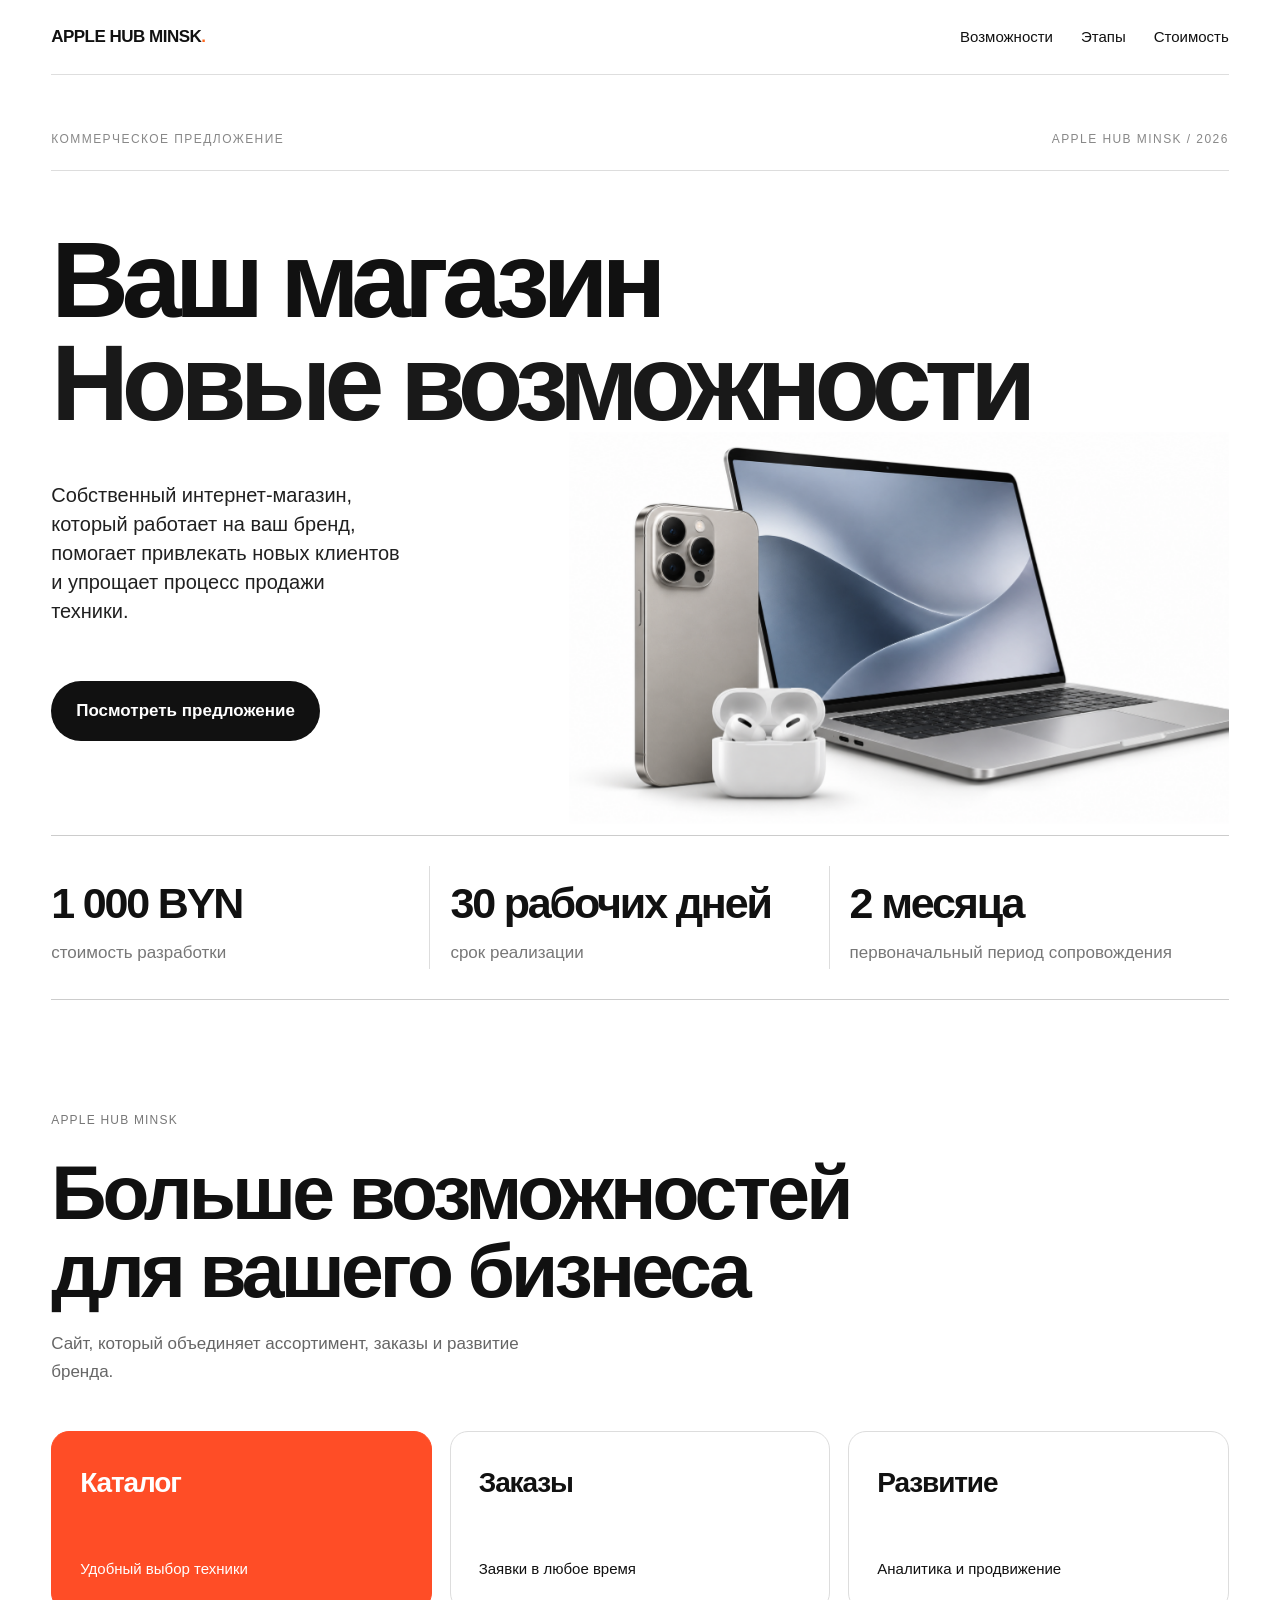
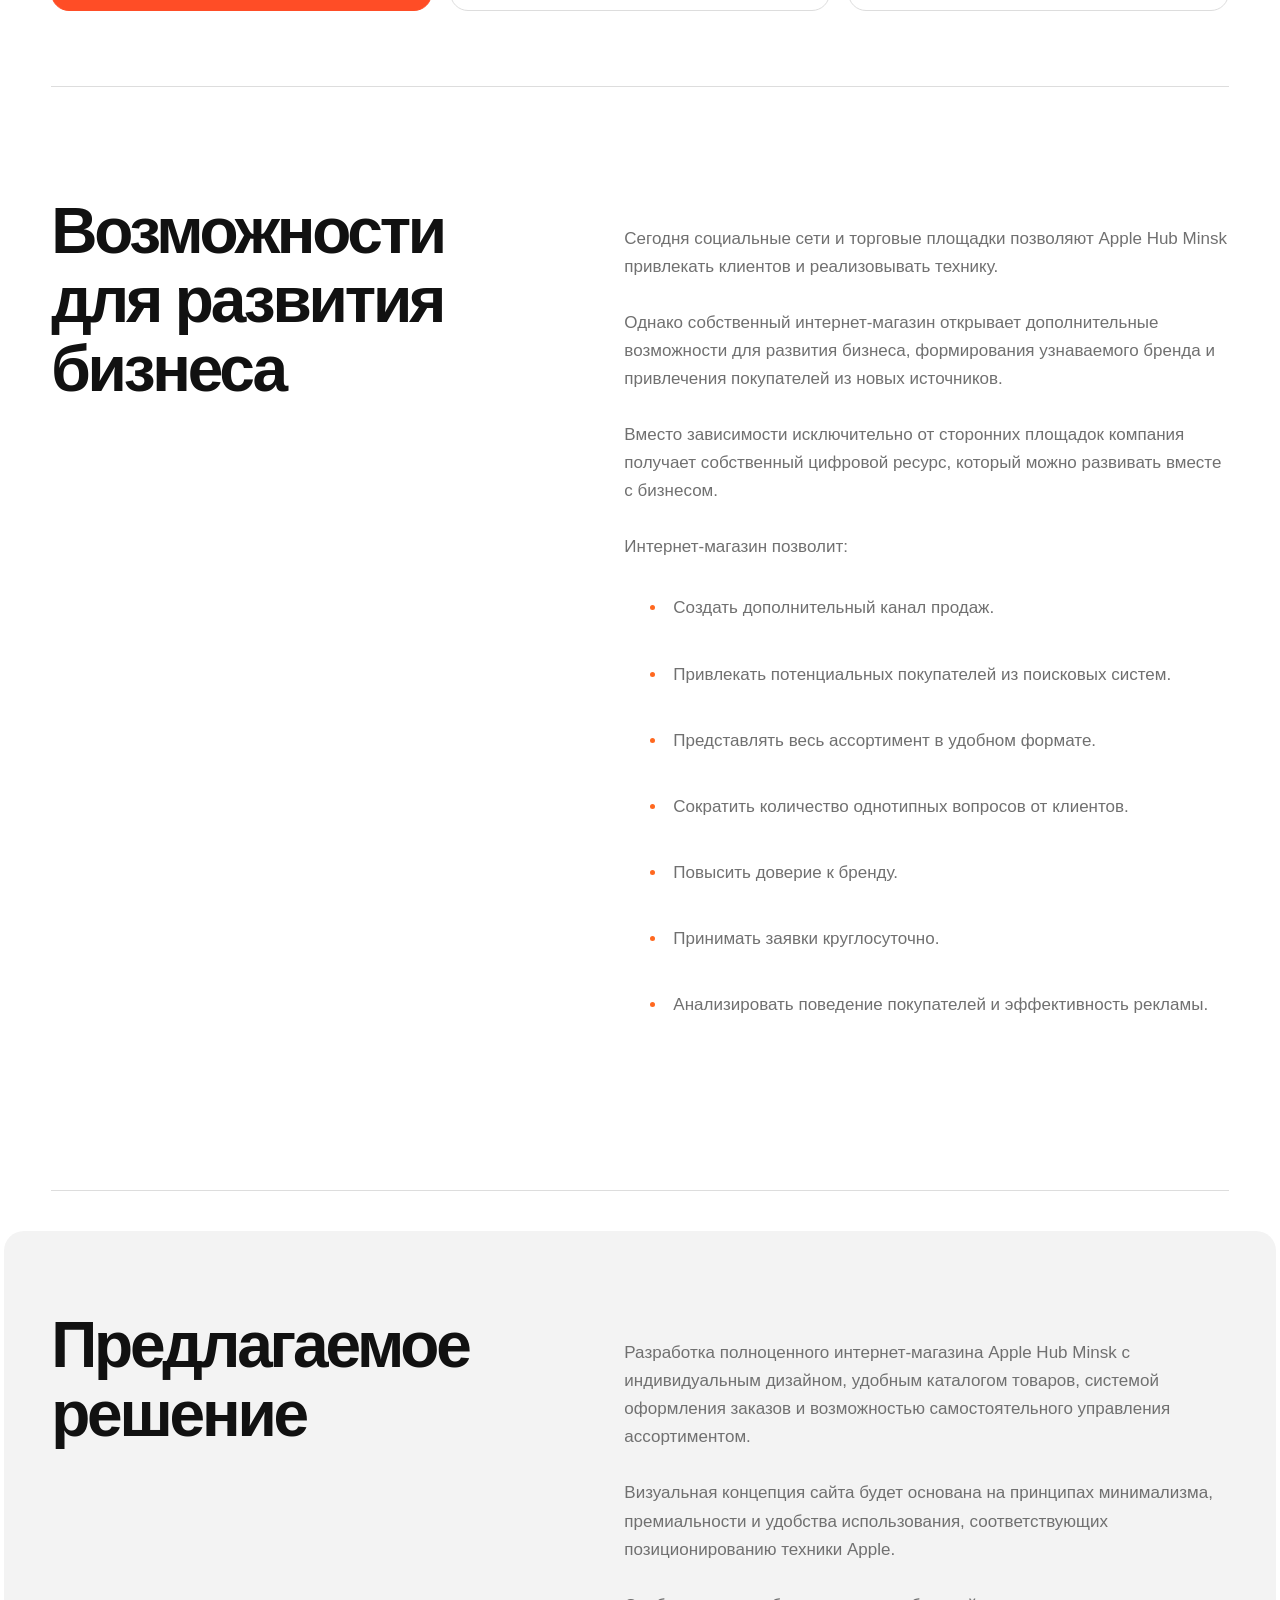
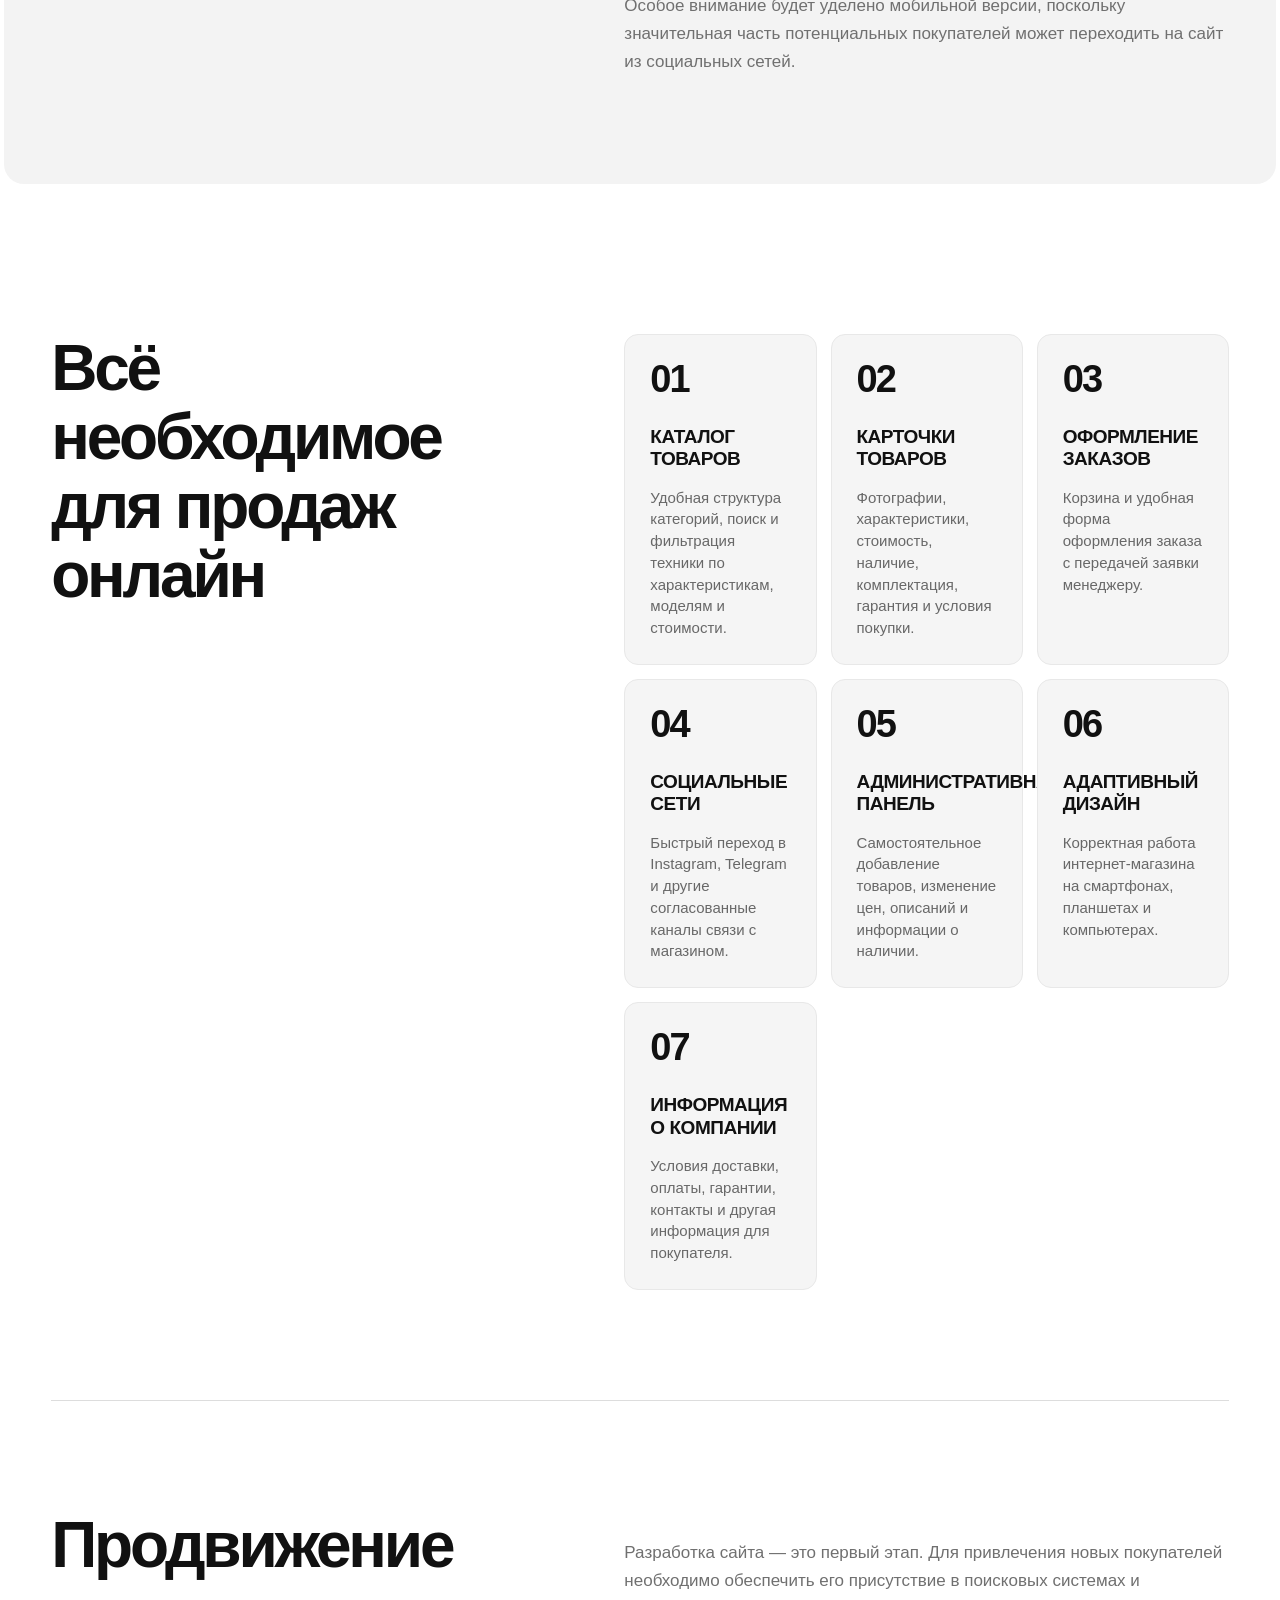
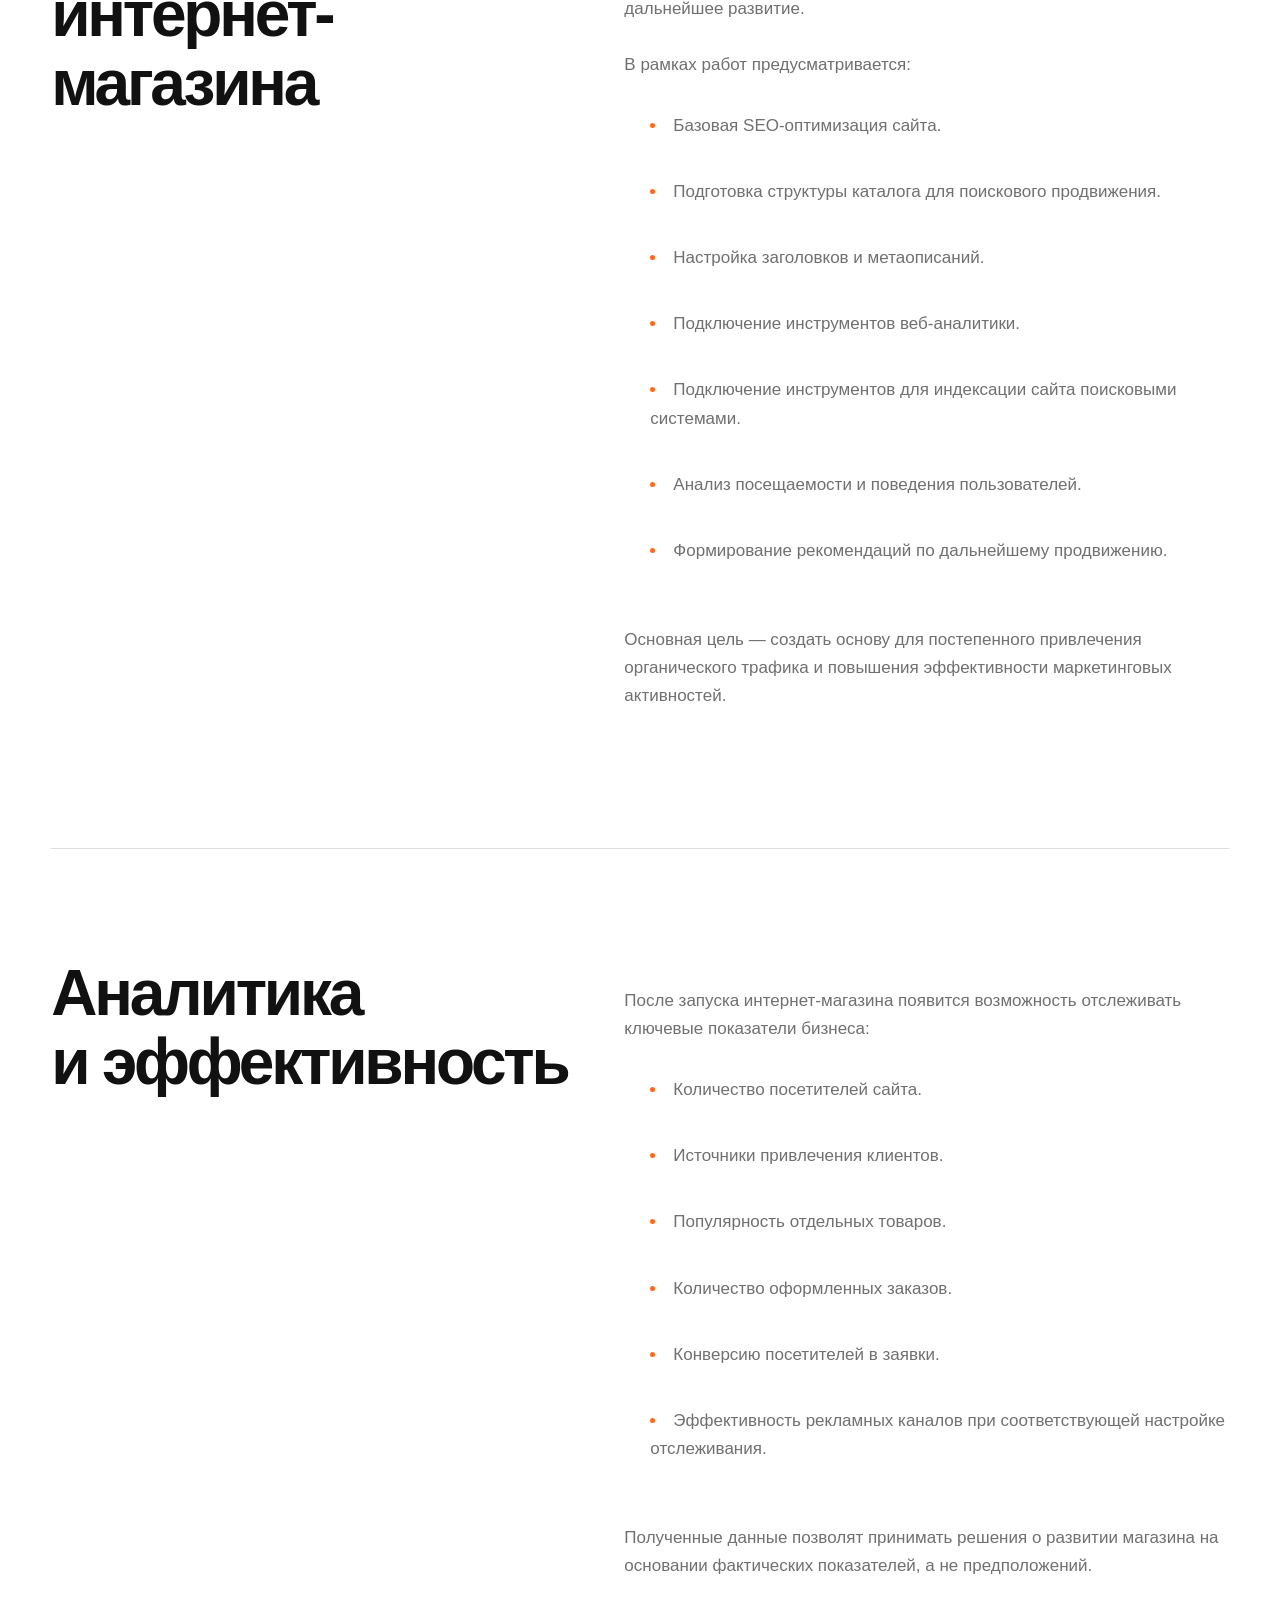
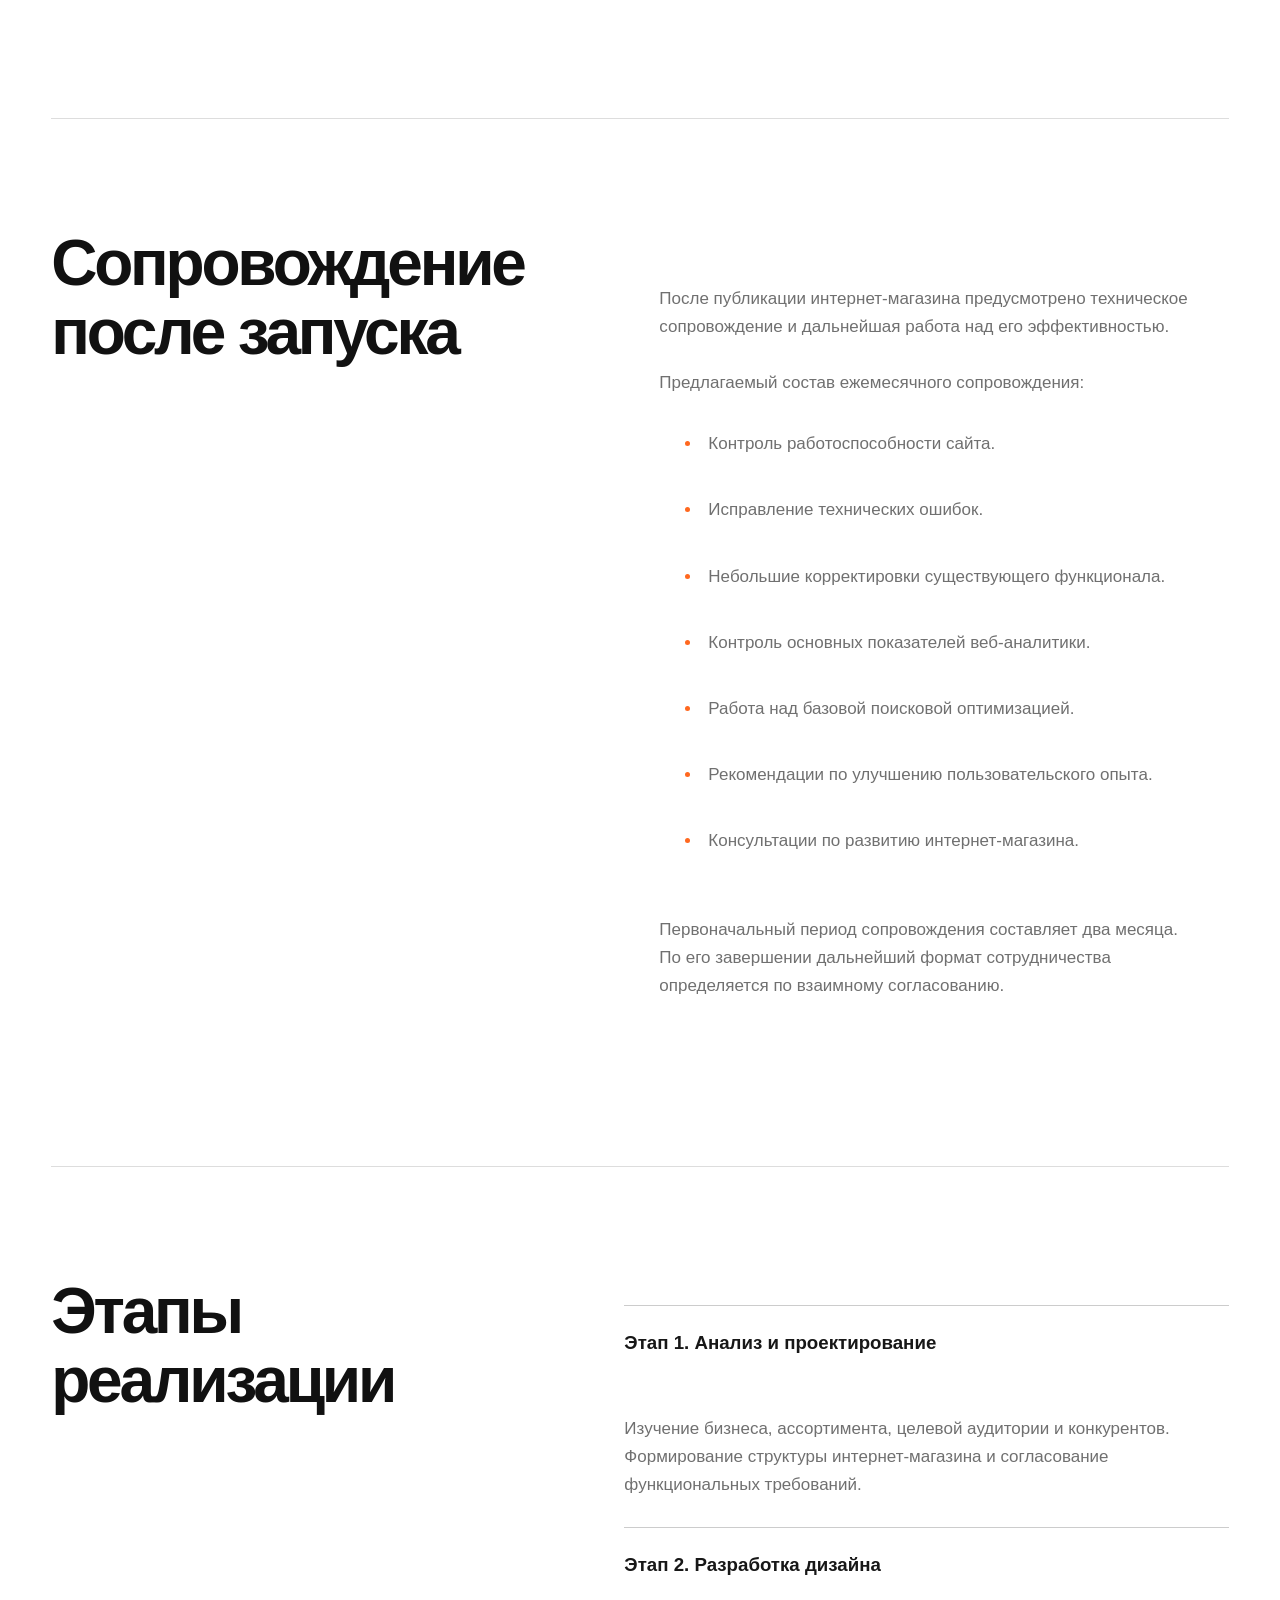
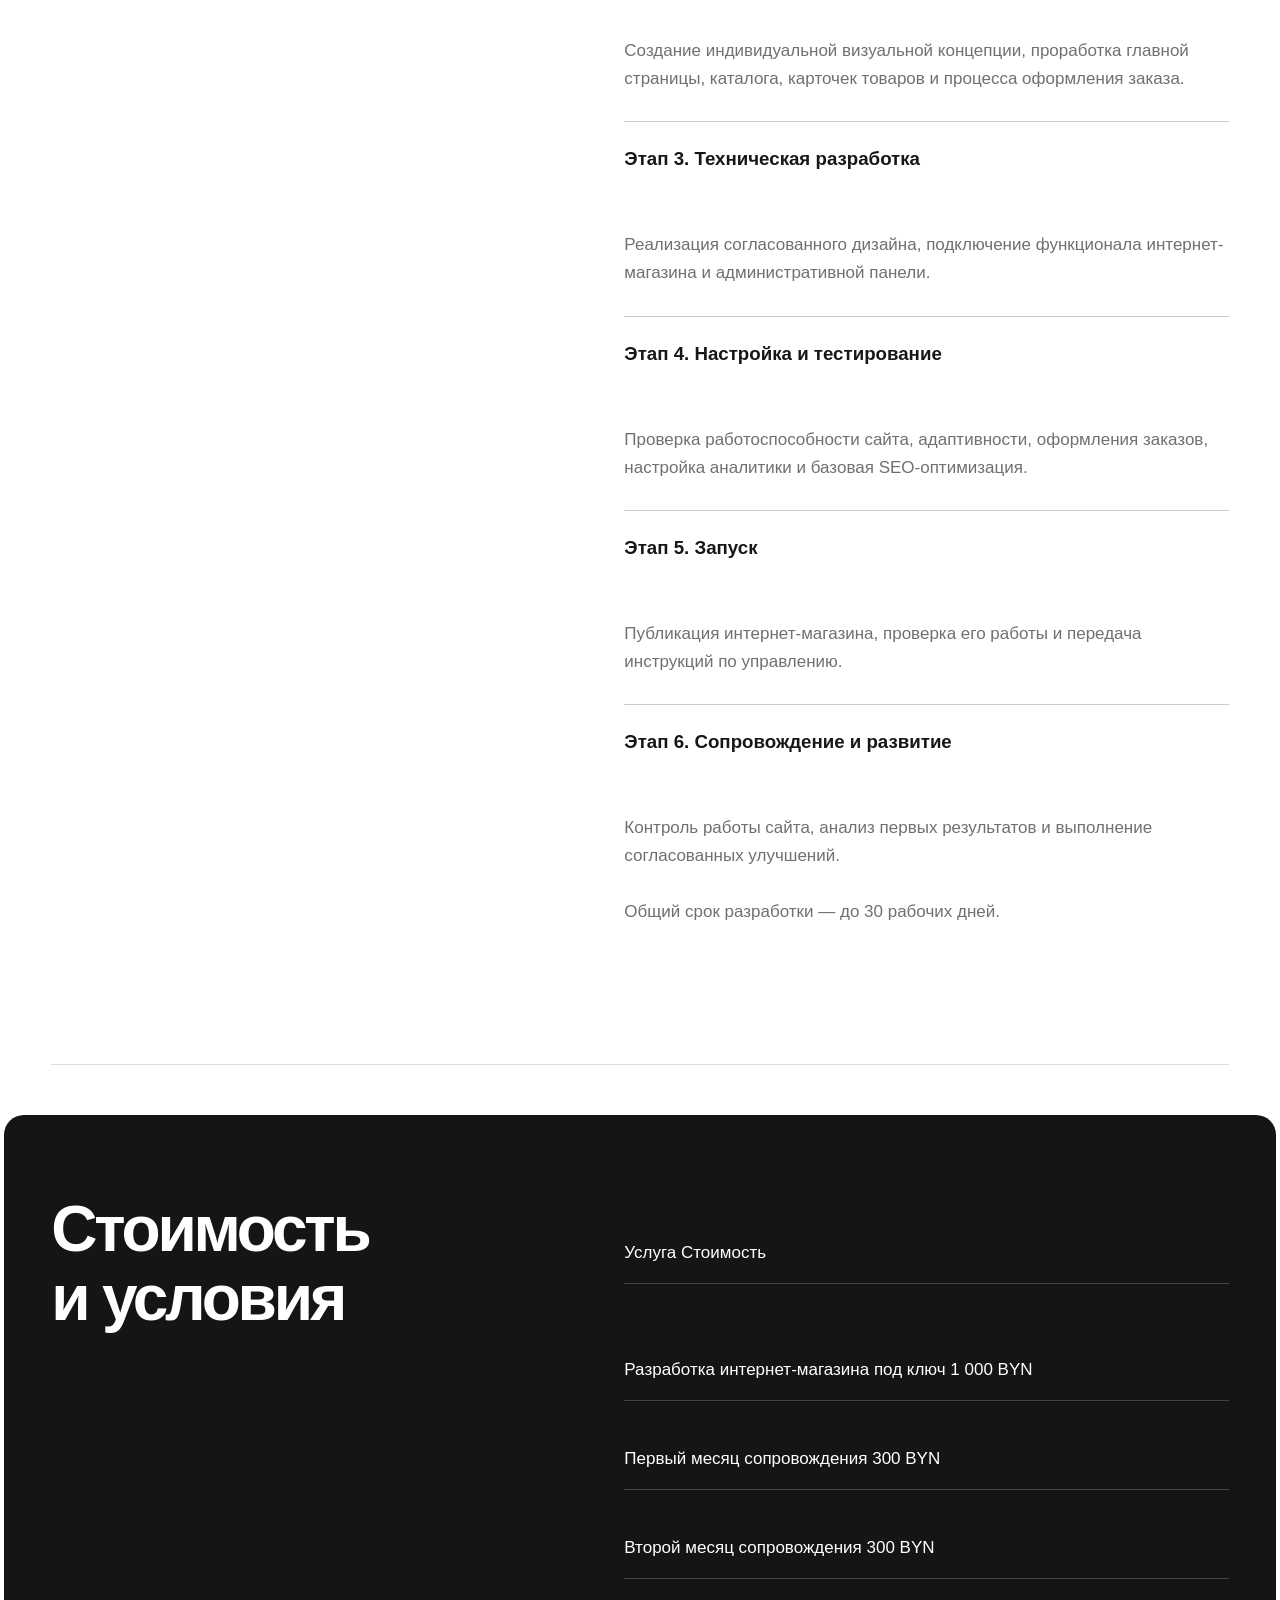
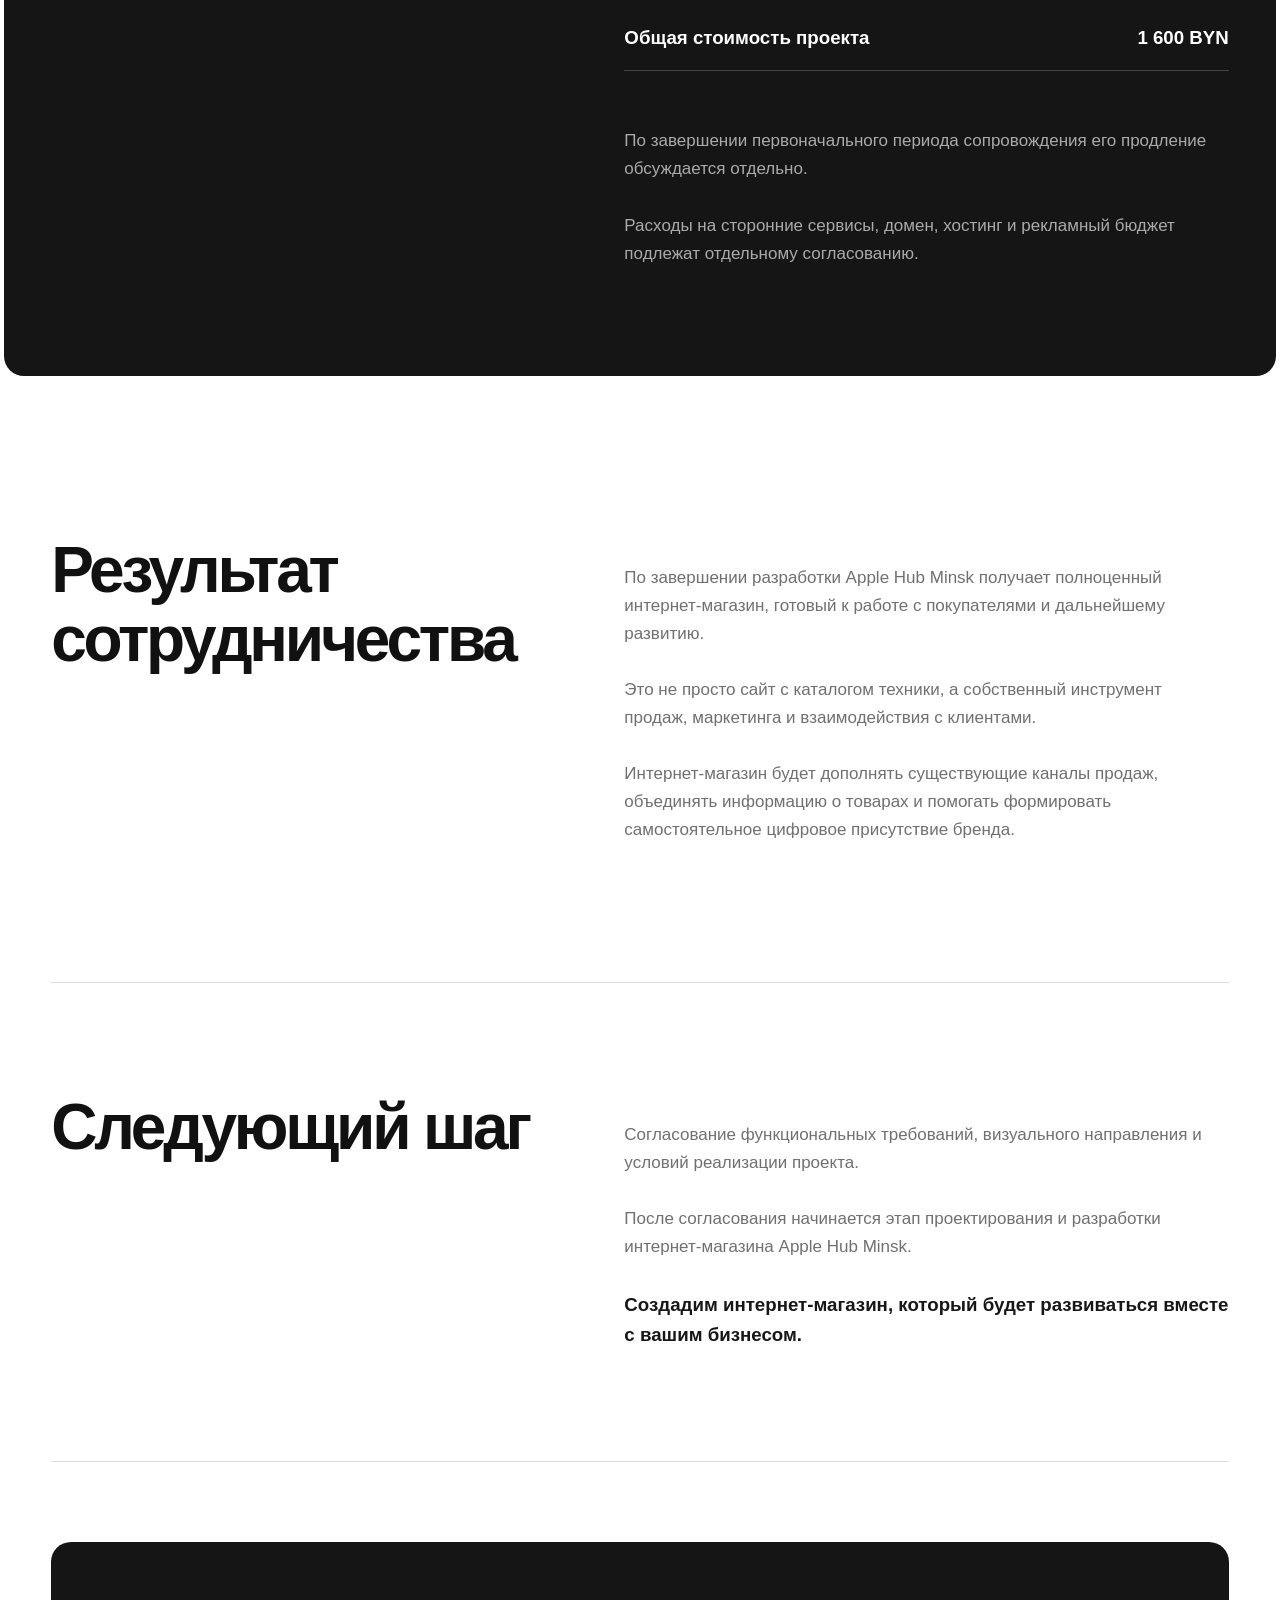
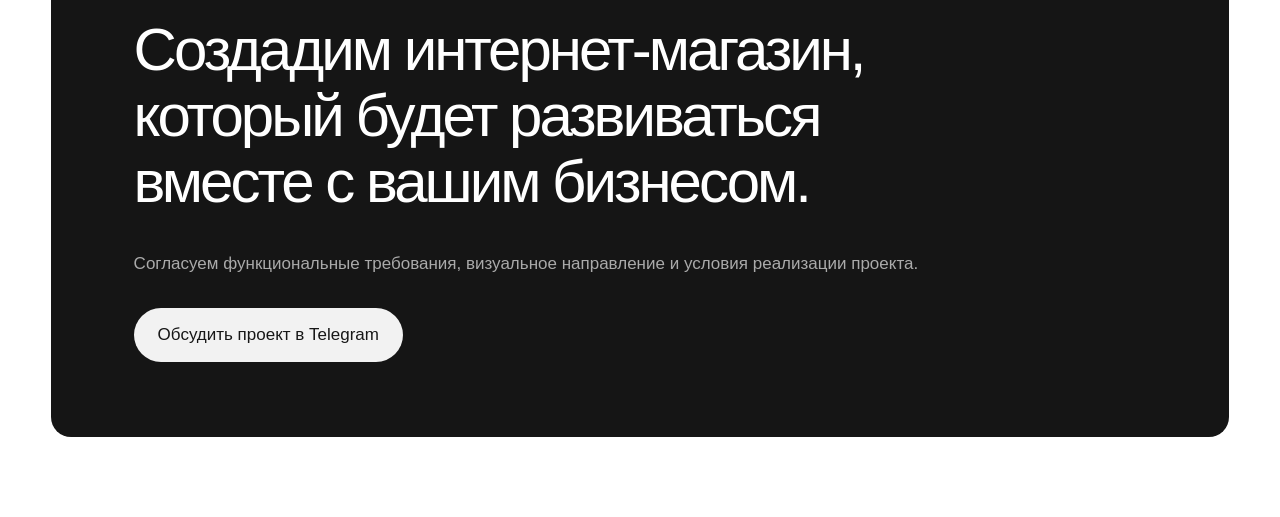
==== commit 4b6b5b57: "Refine proposal heading typography" ====
--- a/apple-hub-minsk/index.html
+++ b/apple-hub-minsk/index.html
@@ -10,7 +10,7 @@
 .feature-grid{display:grid;grid-template-columns:repeat(3,minmax(0,1fr));gap:14px}.feature-card{background:#f5f5f5;border:1px solid #e8e8e8;border-radius:14px;padding:25px;min-height:235px;display:flex;flex-direction:column}.feature-number{font-size:38px;line-height:1;letter-spacing:-.05em;font-weight:600}.feature-card h3{font-size:19px;line-height:1.18;letter-spacing:-.025em;text-transform:uppercase;margin:28px 0 16px}.feature-card p{font-size:15px;line-height:1.45;color:#686868;margin:0}@media(max-width:950px){.feature-grid{grid-template-columns:repeat(2,minmax(0,1fr))}}@media(max-width:600px){.feature-grid{grid-template-columns:1fr}.feature-card{min-height:0;padding:22px}.feature-card h3{margin:20px 0 12px}}
 </style><style>
 .content section{grid-template-columns:minmax(0,1fr) minmax(0,1.25fr);align-items:start;gap:clamp(35px,7vw,110px)}.content section .section-heading{position:sticky;top:32px;align-self:start;margin:0;max-width:600px}.content section .section-content{min-width:0}.content section .section-heading .accent{color:inherit!important}@media(max-width:700px){.content section{grid-template-columns:1fr;gap:25px}.content section .section-heading{position:static}}
-</style></head><body><div class="wrap"><header><b>Apple Hub Minsk</b><nav><a href="#features">Возможности</a><a href="#process">Этапы</a><a href="#pricing">Стоимость</a></nav></header><main><div class="hero"><div class="hero-top"><span>КОММЕРЧЕСКОЕ ПРЕДЛОЖЕНИЕ</span><span>APPLE HUB MINSK / 2026</span></div><h1>Ваш магазин.<br><span>Новые возможности<span class="accent">.</span></span></h1><p class="lead">Собственный интернет-магазин, который работает на ваш бренд, помогает привлекать новых клиентов и упрощает процесс продажи техники.</p><a class="button" href="#proposal">Посмотреть предложение</a><img class="hero-devices" src="devices.png" alt="Смартфон, ноутбук и беспроводные наушники"></div><div class="metrics"><div class="metric"><b>1 000 BYN</b><span>стоимость разработки</span></div><div class="metric"><b>30 рабочих дней</b><span>срок реализации</span></div><div class="metric"><b>2 месяца</b><span>первоначальный период сопровождения</span></div></div><div class="showcase"><div><span>APPLE HUB MINSK</span><h2>Больше возможностей<br>для вашего бизнеса<span class="accent">.</span></h2><p>Сайт, который объединяет ассортимент, заказы и развитие бренда.</p></div><div class="showcase-tiles"><div><b>Каталог</b><span>Удобный выбор техники</span></div><div><b>Заказы</b><span>Заявки в любое время</span></div><div><b>Развитие</b><span>Аналитика и продвижение</span></div></div></div><div id="proposal" class="content"><section><h2 class="section-heading">Возможности для развития бизнеса</h2><div class="section-content"><div class='copy'>
+</style><style>.hero h1 span{white-space:nowrap}@media(max-width:700px){.hero h1{font-size:clamp(30px,7.8vw,54px)}}</style></head><body><div class="wrap"><header><b>Apple Hub Minsk</b><nav><a href="#features">Возможности</a><a href="#process">Этапы</a><a href="#pricing">Стоимость</a></nav></header><main><div class="hero"><div class="hero-top"><span>КОММЕРЧЕСКОЕ ПРЕДЛОЖЕНИЕ</span><span>APPLE HUB MINSK / 2026</span></div><h1>Ваш магазин<br><span>Новые возможности</span></h1><p class="lead">Собственный интернет-магазин, который работает на ваш бренд, помогает привлекать новых клиентов и упрощает процесс продажи техники.</p><a class="button" href="#proposal">Посмотреть предложение</a><img class="hero-devices" src="devices.png" alt="Смартфон, ноутбук и беспроводные наушники"></div><div class="metrics"><div class="metric"><b>1 000 BYN</b><span>стоимость разработки</span></div><div class="metric"><b>30 рабочих дней</b><span>срок реализации</span></div><div class="metric"><b>2 месяца</b><span>первоначальный период сопровождения</span></div></div><div class="showcase"><div><span>APPLE HUB MINSK</span><h2>Больше возможностей<br>для&nbsp;вашего бизнеса</h2><p>Сайт, который объединяет ассортимент, заказы и развитие бренда.</p></div><div class="showcase-tiles"><div><b>Каталог</b><span>Удобный выбор техники</span></div><div><b>Заказы</b><span>Заявки в любое время</span></div><div><b>Развитие</b><span>Аналитика и продвижение</span></div></div></div><div id="proposal" class="content"><section><h2 class="section-heading">Возможности для&nbsp;развития бизнеса</h2><div class="section-content"><div class='copy'>
 Сегодня социальные сети и торговые площадки позволяют Apple Hub Minsk привлекать клиентов и реализовывать технику.
 
 Однако собственный интернет-магазин открывает дополнительные возможности для развития бизнеса, формирования узнаваемого бренда и привлечения покупателей из новых источников.
@@ -36,14 +36,14 @@
 Особое внимание будет уделено мобильной версии, поскольку значительная часть потенциальных покупателей может переходить на сайт из социальных сетей.
 
 </div></div></section>
-<section id="features"><h2 class="section-heading">Всё необходимое для продаж онлайн<span class="accent">.</span></h2><div class="section-content"><div class="feature-grid">
+<section id="features"><h2 class="section-heading">Всё необходимое для&nbsp;продаж онлайн</h2><div class="section-content"><div class="feature-grid">
 <article class="feature-card"><span class="feature-number">01</span><h3>Каталог товаров</h3><p>Удобная структура категорий, поиск и фильтрация техники по характеристикам, моделям и стоимости.</p></article>
 <article class="feature-card"><span class="feature-number">02</span><h3>Карточки товаров</h3><p>Фотографии, характеристики, стоимость, наличие, комплектация, гарантия и условия покупки.</p></article>
 <article class="feature-card"><span class="feature-number">03</span><h3>Оформление заказов</h3><p>Корзина и удобная форма оформления заказа с передачей заявки менеджеру.</p></article>
 <article class="feature-card"><span class="feature-number">04</span><h3>Социальные сети</h3><p>Быстрый переход в Instagram, Telegram и другие согласованные каналы связи с магазином.</p></article>
 <article class="feature-card"><span class="feature-number">05</span><h3>Административная панель</h3><p>Самостоятельное добавление товаров, изменение цен, описаний и информации о наличии.</p></article>
 <article class="feature-card"><span class="feature-number">06</span><h3>Адаптивный дизайн</h3><p>Корректная работа интернет-магазина на смартфонах, планшетах и компьютерах.</p></article>
-<article class="feature-card"><span class="feature-number">07</span><h3>Информация о компании</h3><p>Условия доставки, оплаты, гарантии, контакты и другая информация для покупателя.</p></article>
+<article class="feature-card"><span class="feature-number">07</span><h3>Информация о&nbsp;компании</h3><p>Условия доставки, оплаты, гарантии, контакты и другая информация для покупателя.</p></article>
 </div></div></section>
 <section><h2 class="section-heading">Продвижение интернет-магазина</h2><div class="section-content"><div class='copy'>
 Разработка сайта — это первый этап. Для привлечения новых покупателей необходимо обеспечить его присутствие в поисковых системах и дальнейшее развитие.
@@ -61,7 +61,7 @@
 Основная цель — создать основу для постепенного привлечения органического трафика и повышения эффективности маркетинговых активностей.
 
 </div></div></section>
-<section><h2 class="section-heading">Аналитика и эффективность</h2><div class="section-content"><div class='copy'>
+<section><h2 class="section-heading">Аналитика и&nbsp;эффективность</h2><div class="section-content"><div class='copy'>
 После запуска интернет-магазина появится возможность отслеживать ключевые показатели бизнеса:
 
 <li>Количество посетителей сайта.</li>
@@ -90,7 +90,7 @@
 Первоначальный период сопровождения составляет два месяца. По его завершении дальнейший формат сотрудничества определяется по взаимному согласованию.
 
 </div></div></section>
-<section id="process"><h2 class="section-heading">Этапы реализации<span class="accent">.</span></h2><div class="section-content"><div class='copy'>
+<section id="process"><h2 class="section-heading">Этапы реализации</h2><div class="section-content"><div class='copy'>
 <strong>Этап 1. Анализ и проектирование</strong>
 
 Изучение бизнеса, ассортимента, целевой аудитории и конкурентов. Формирование структуры интернет-магазина и согласование функциональных требований.
@@ -118,7 +118,7 @@
 Общий срок разработки — до 30 рабочих дней.
 
 </div></div></section>
-<section id="pricing"><h2 class="section-heading">Стоимость и условия<span class="accent">.</span></h2><div class="section-content"><div class='copy'>
+<section id="pricing"><h2 class="section-heading">Стоимость и&nbsp;условия</h2><div class="section-content"><div class='copy'>
 <div class="table-row"> Услуга  <span> / </span>  Стоимость </div>
 
 <div class="table-row"> Разработка интернет-магазина под ключ  <span> / </span>  1 000 BYN </div>
@@ -150,3 +150,4 @@
 
 
 
+
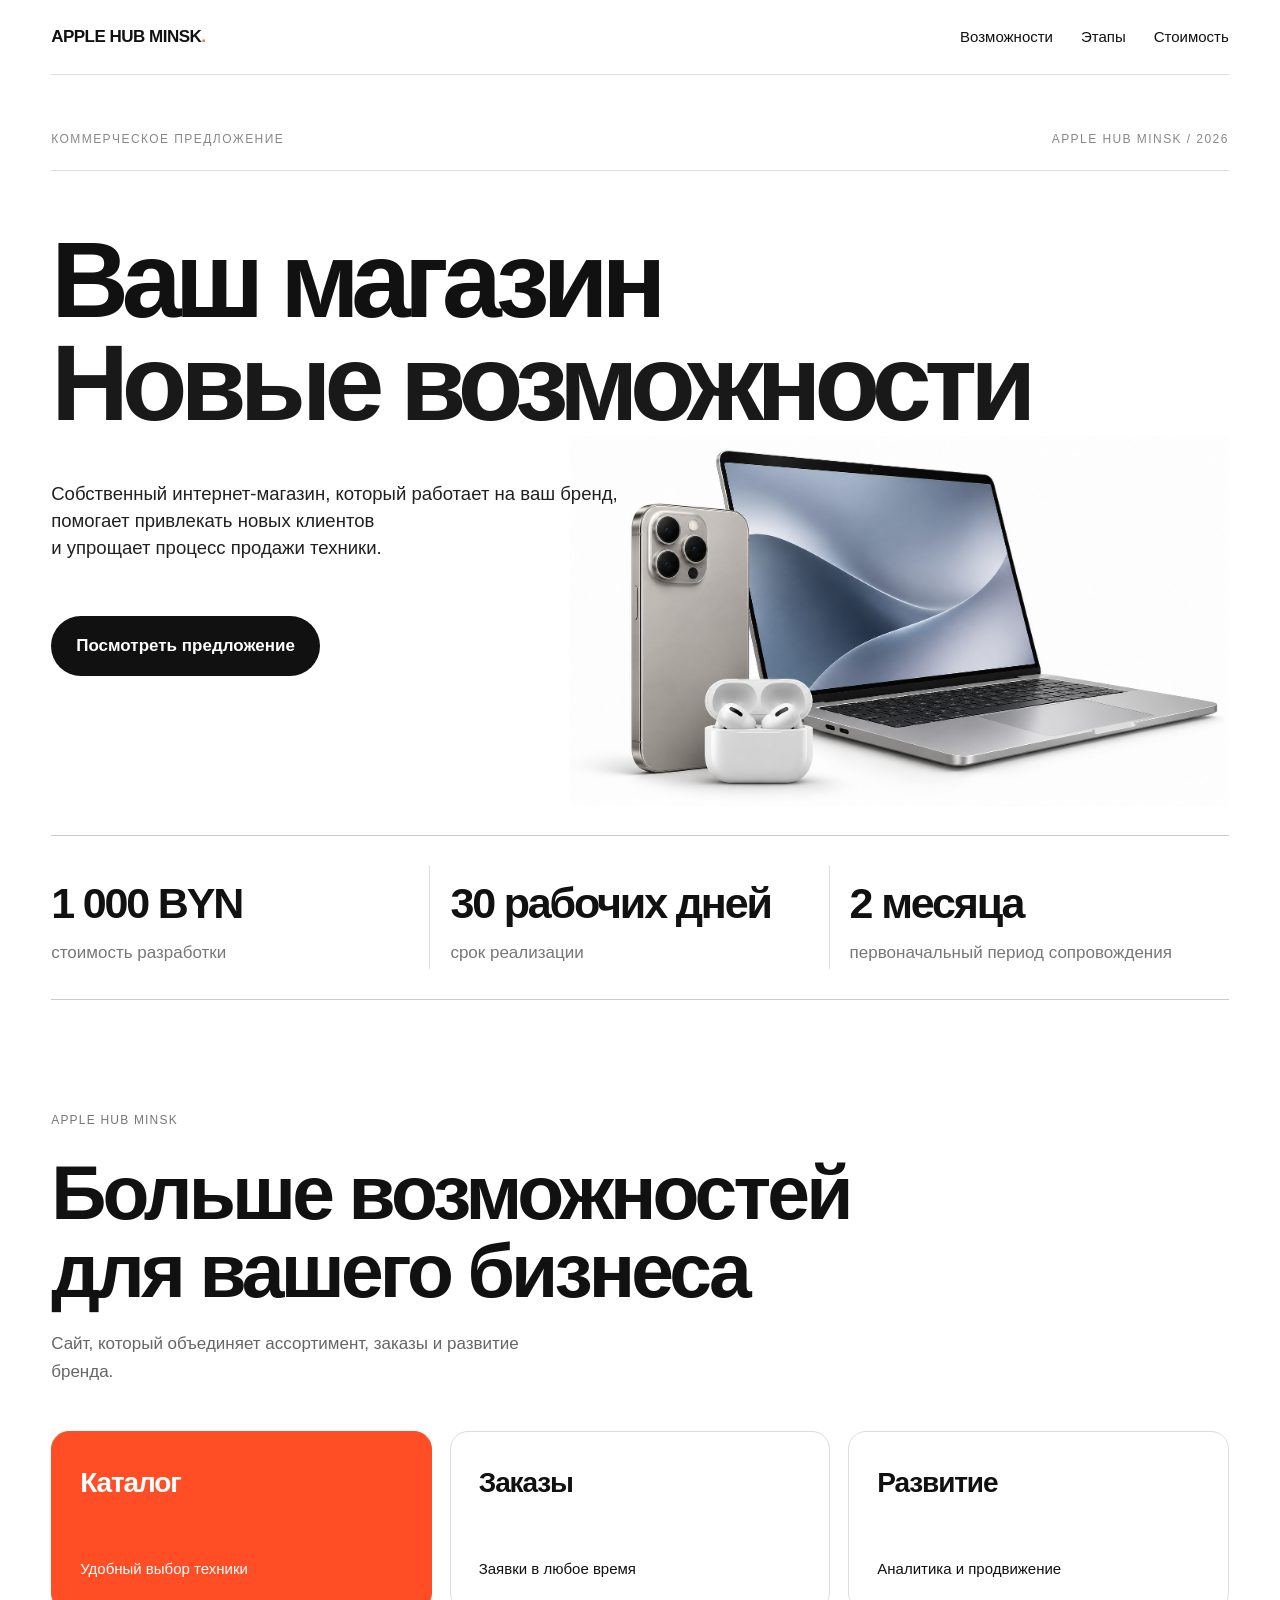
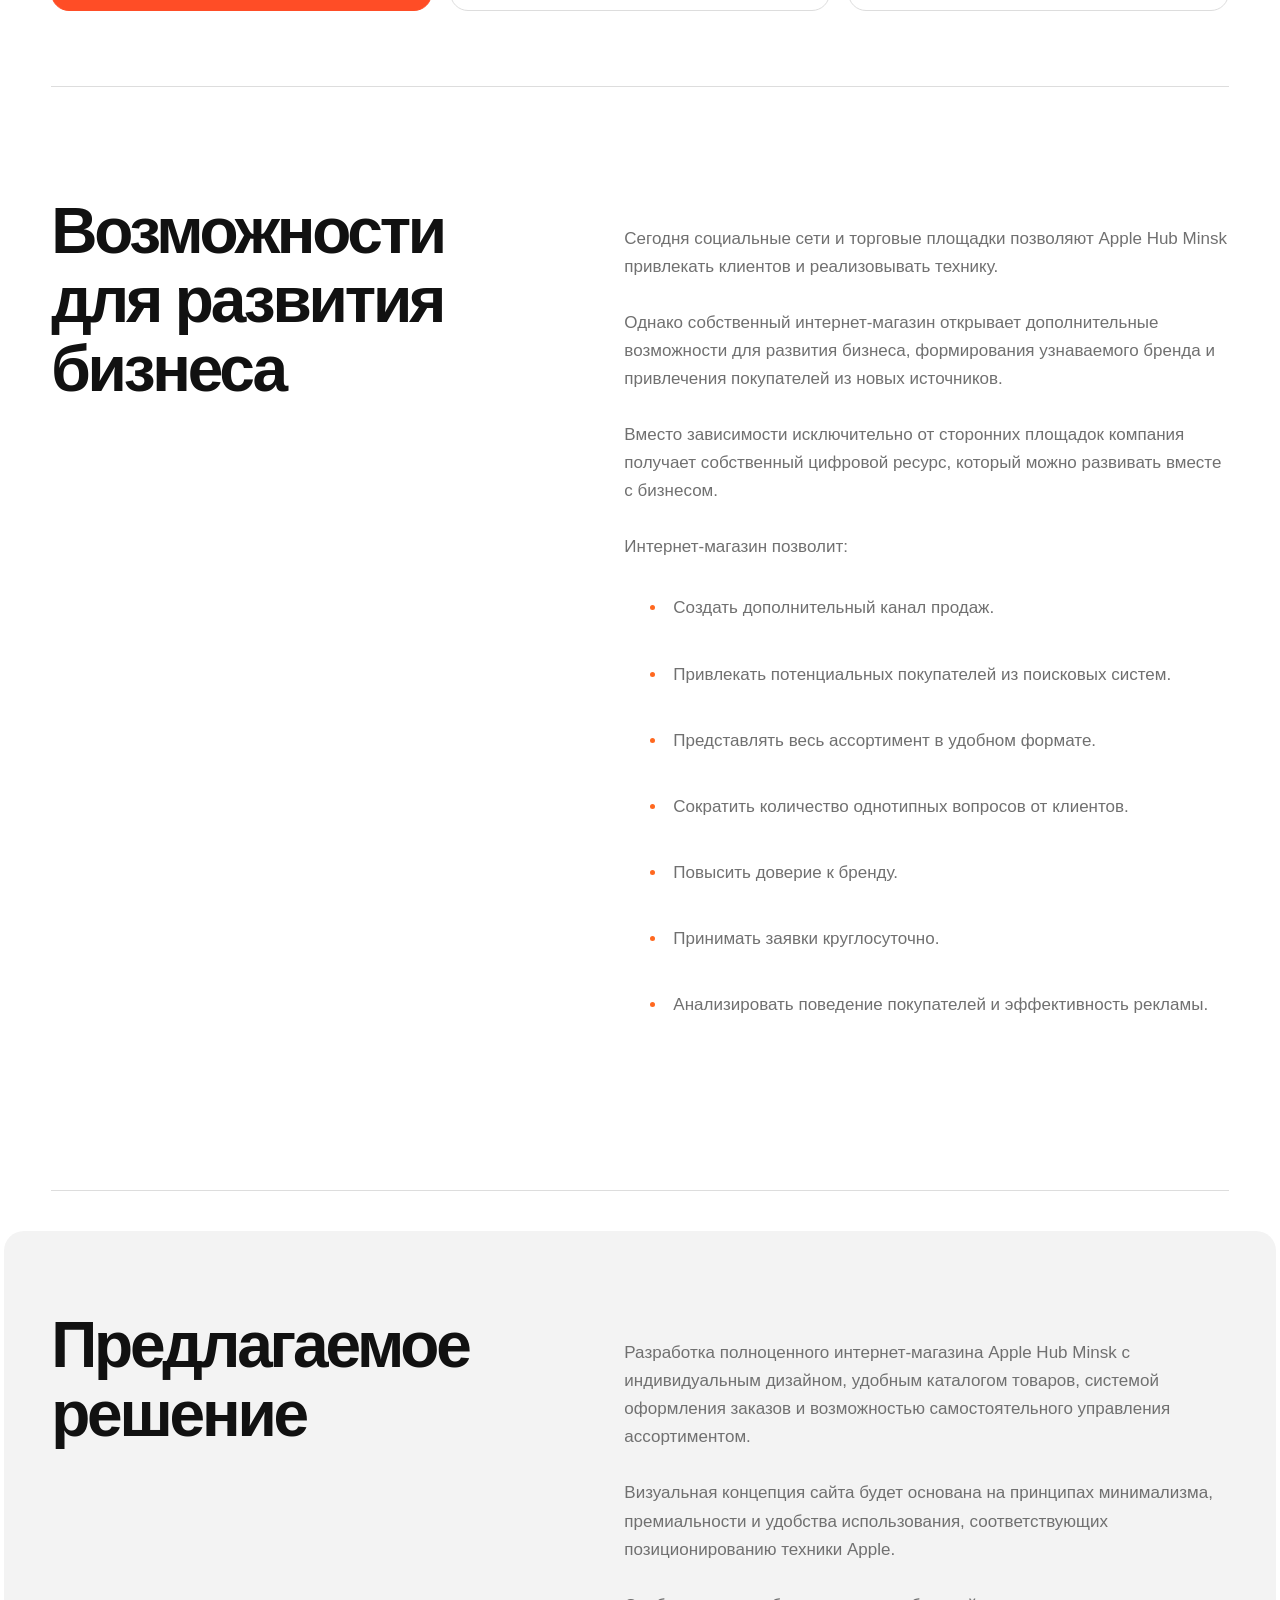
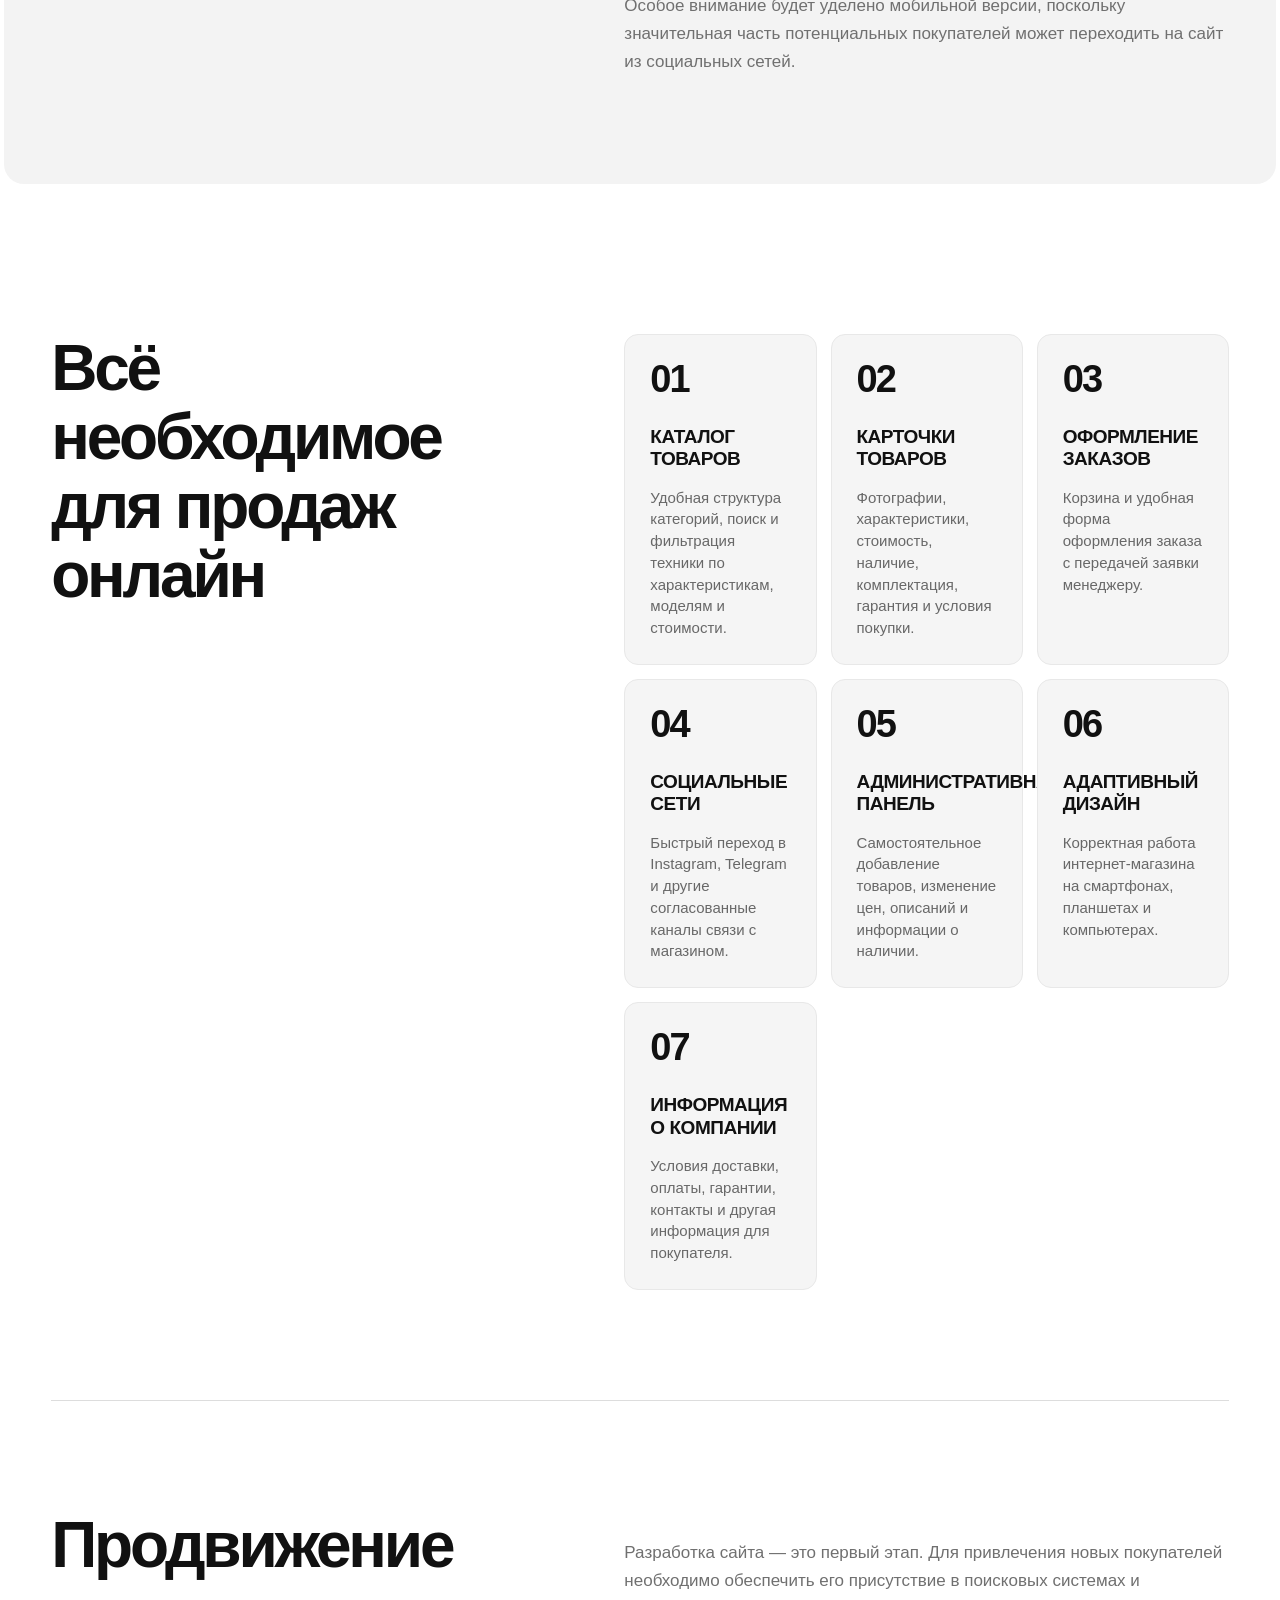
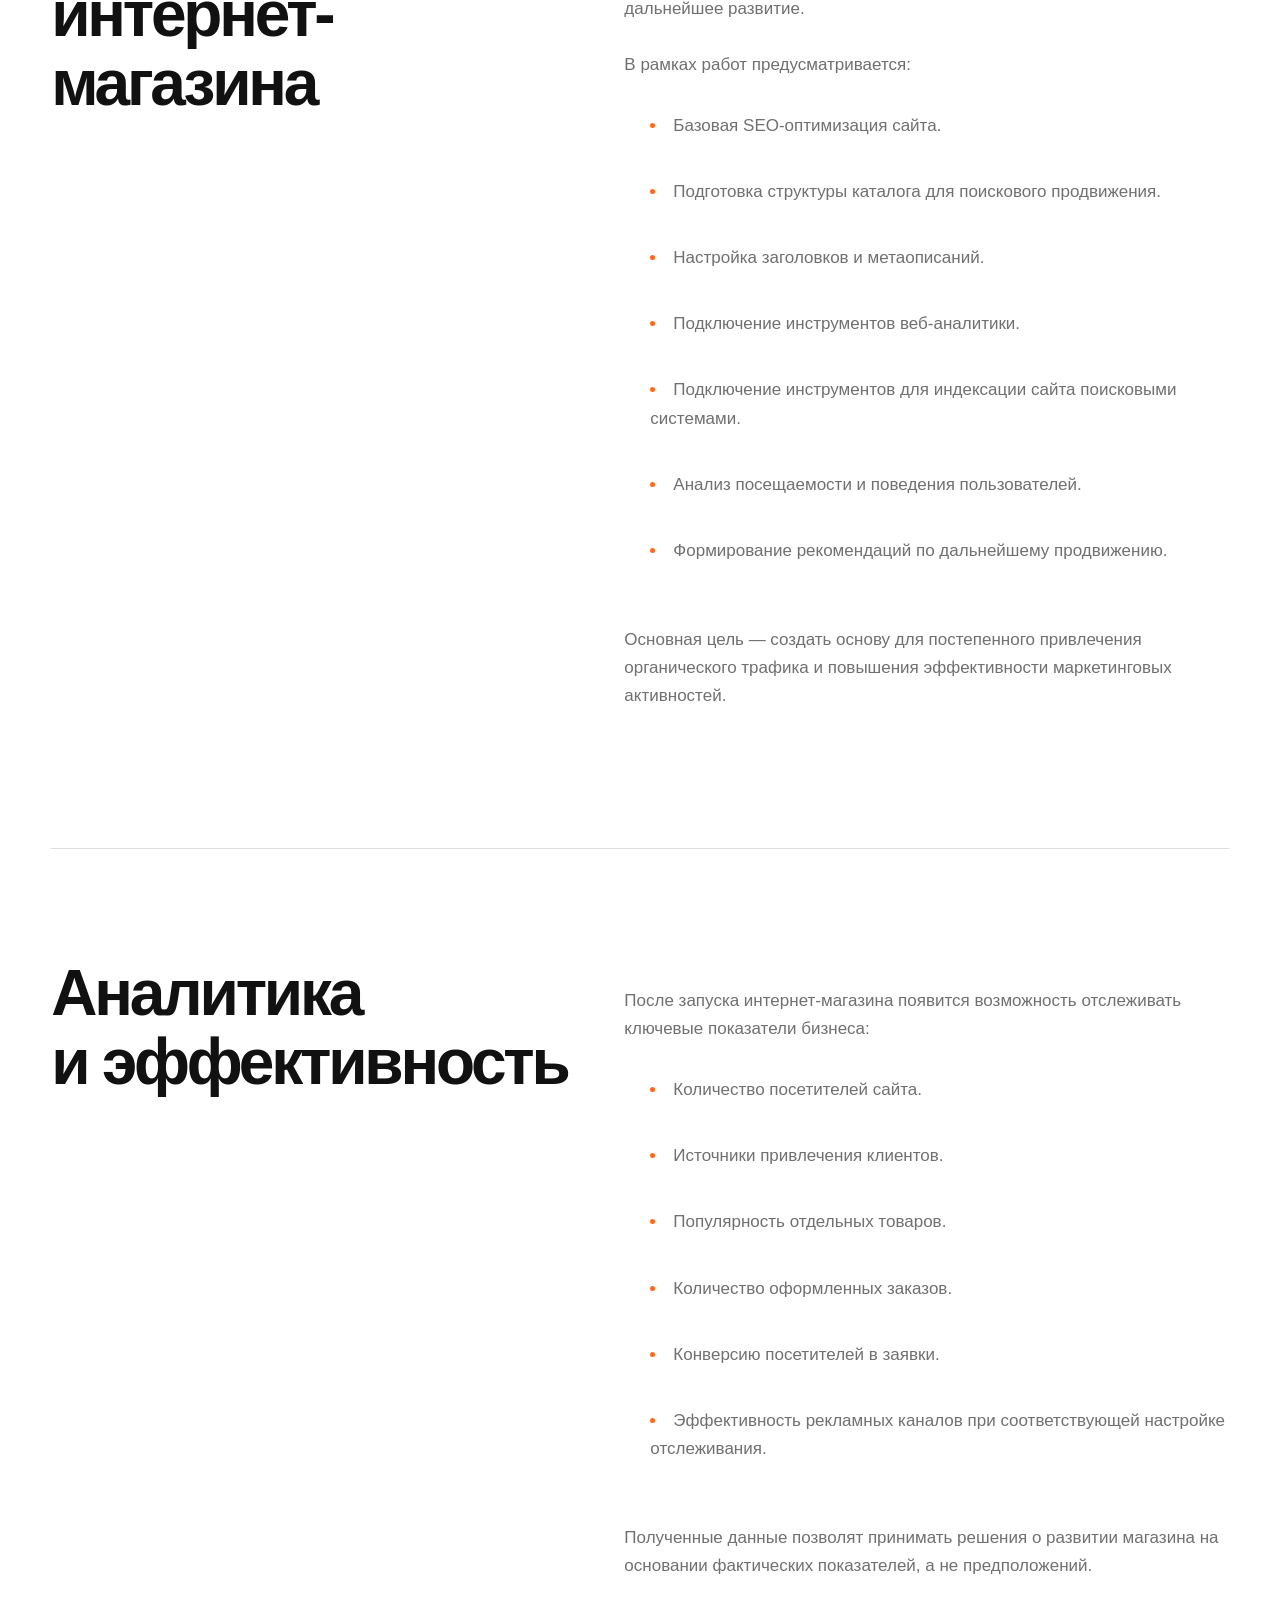
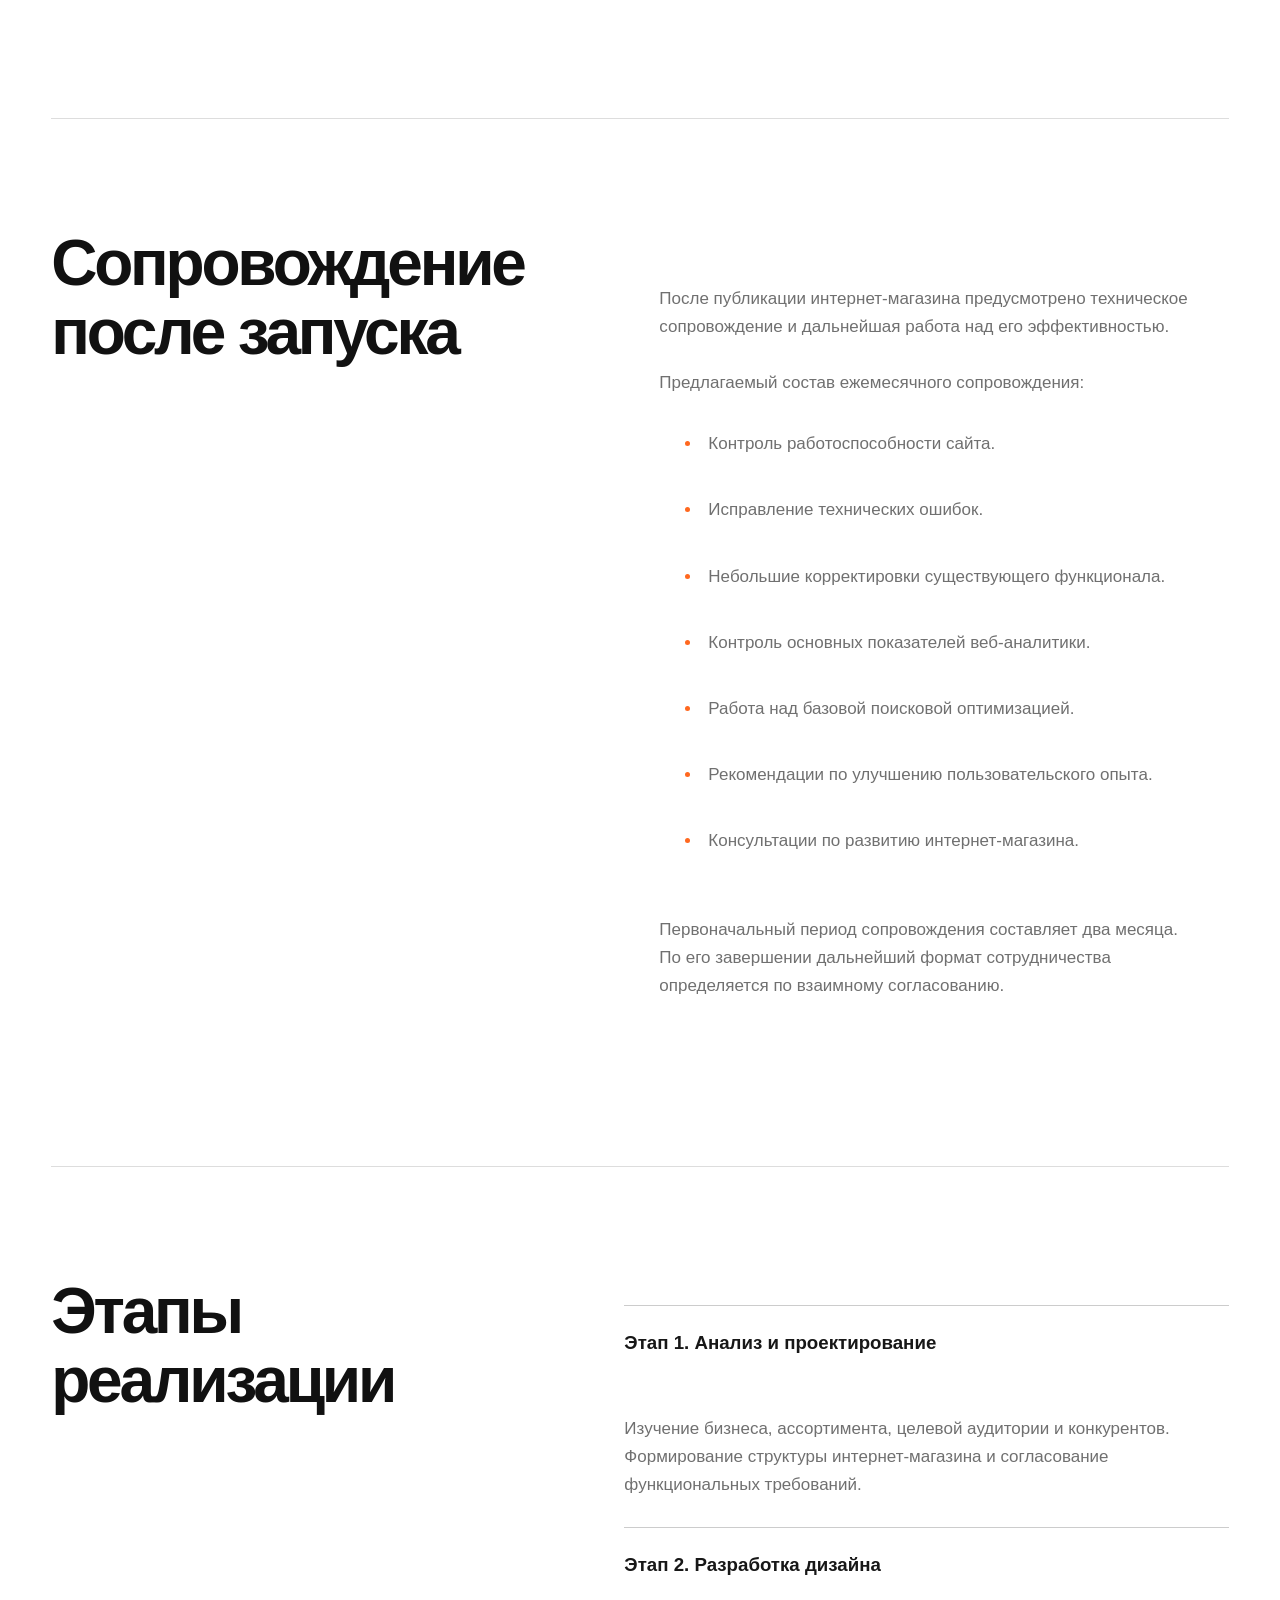
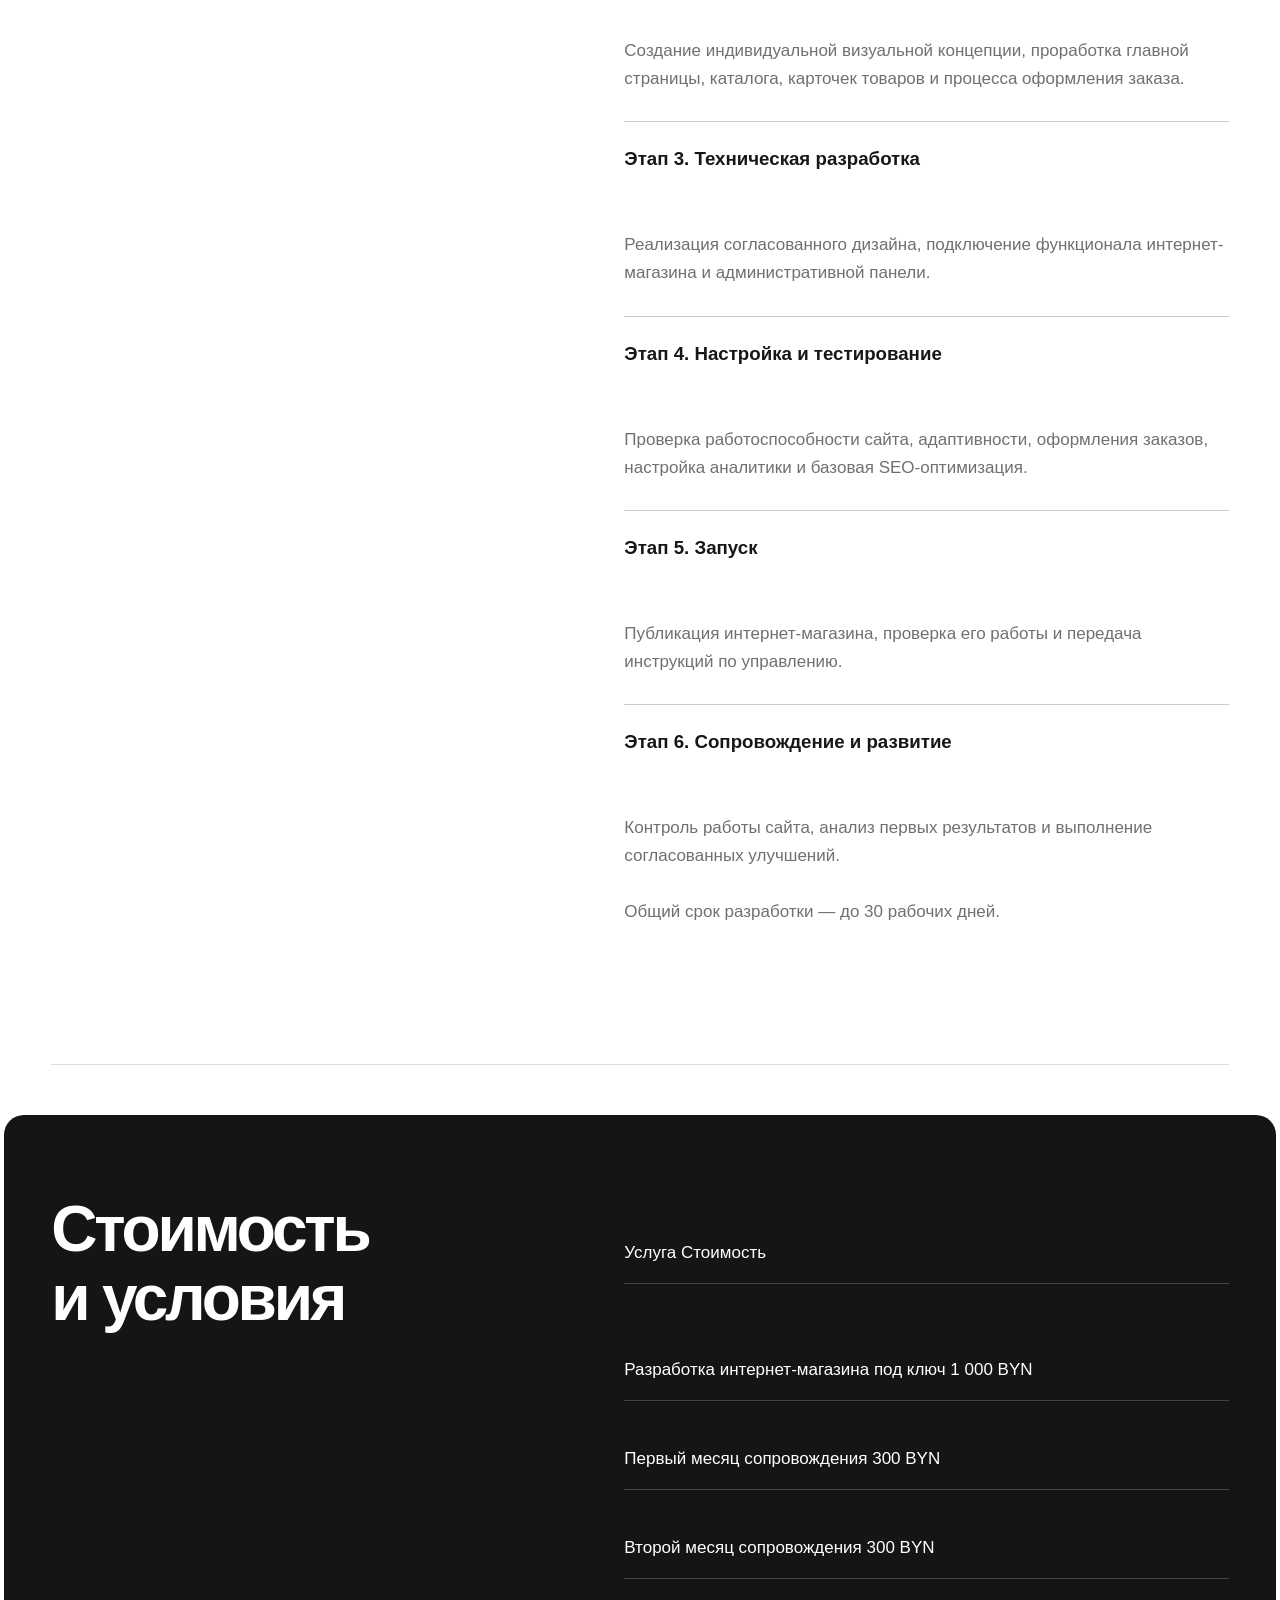
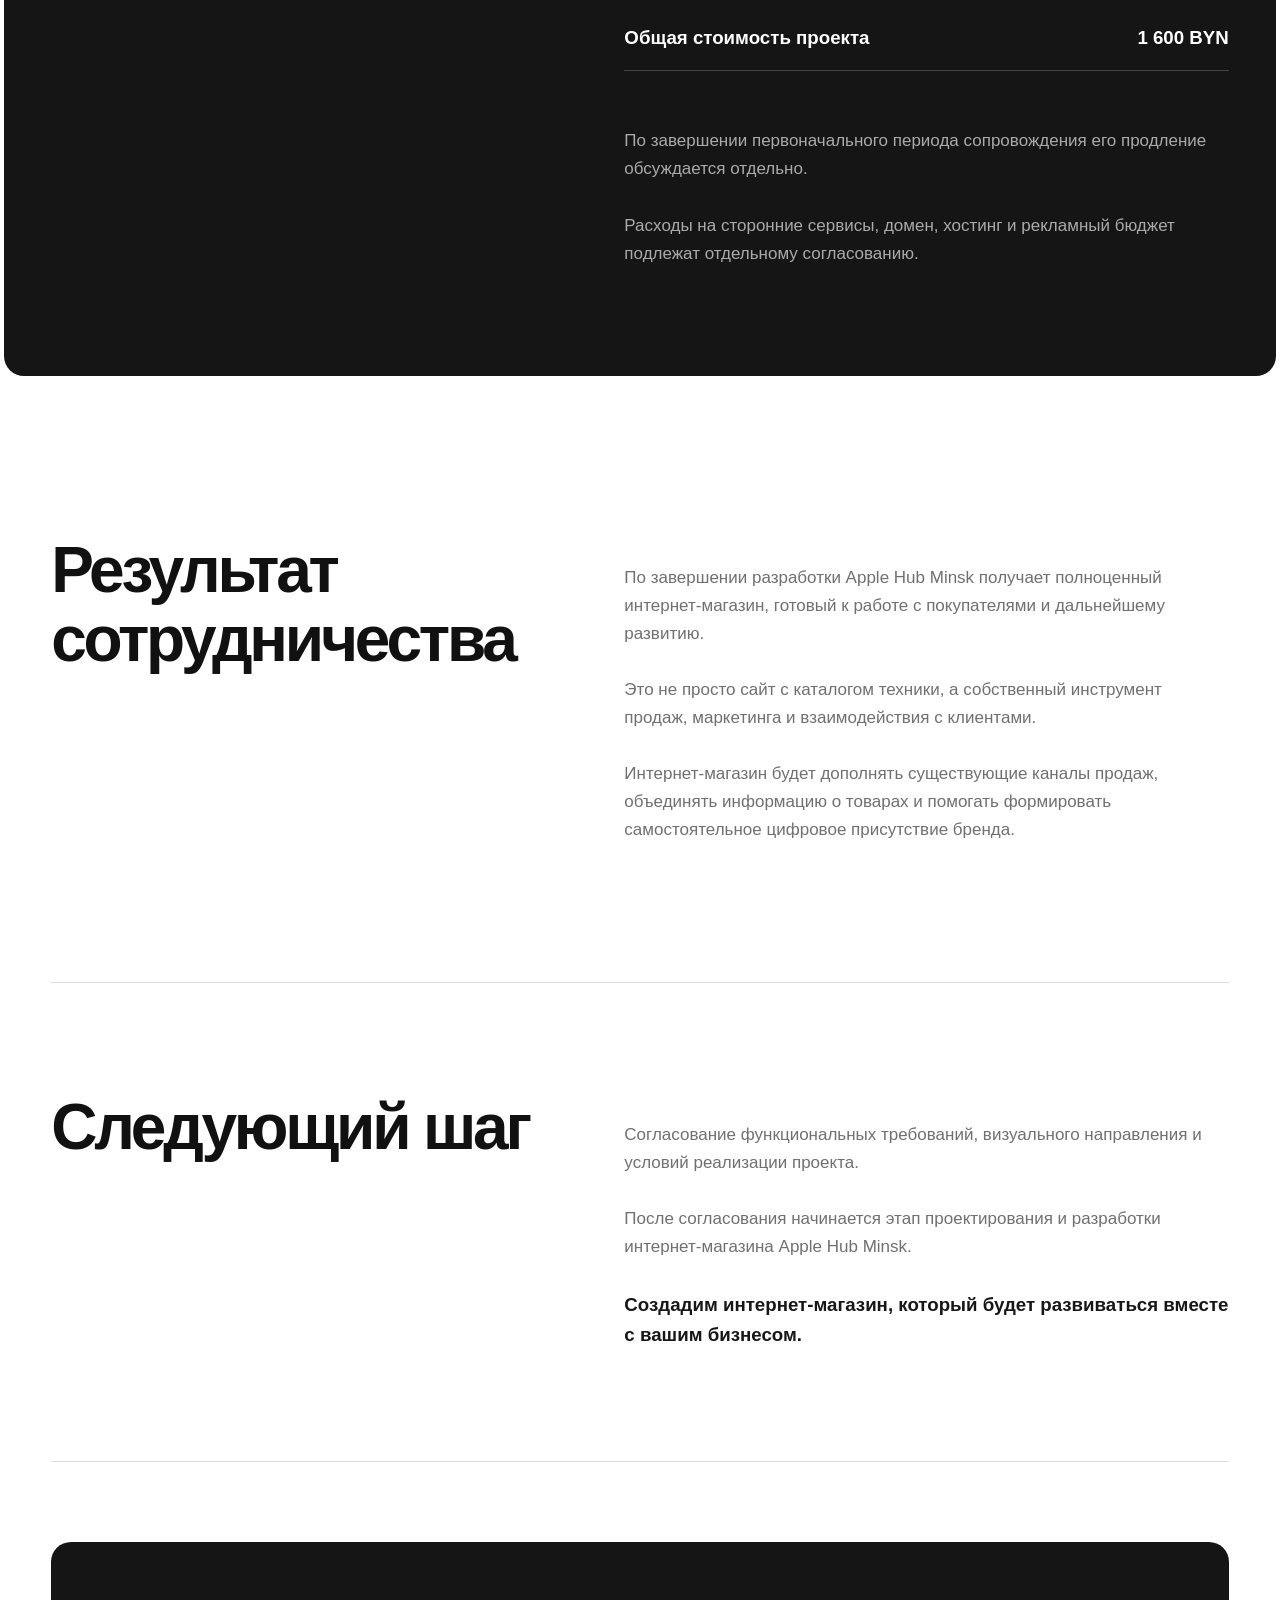
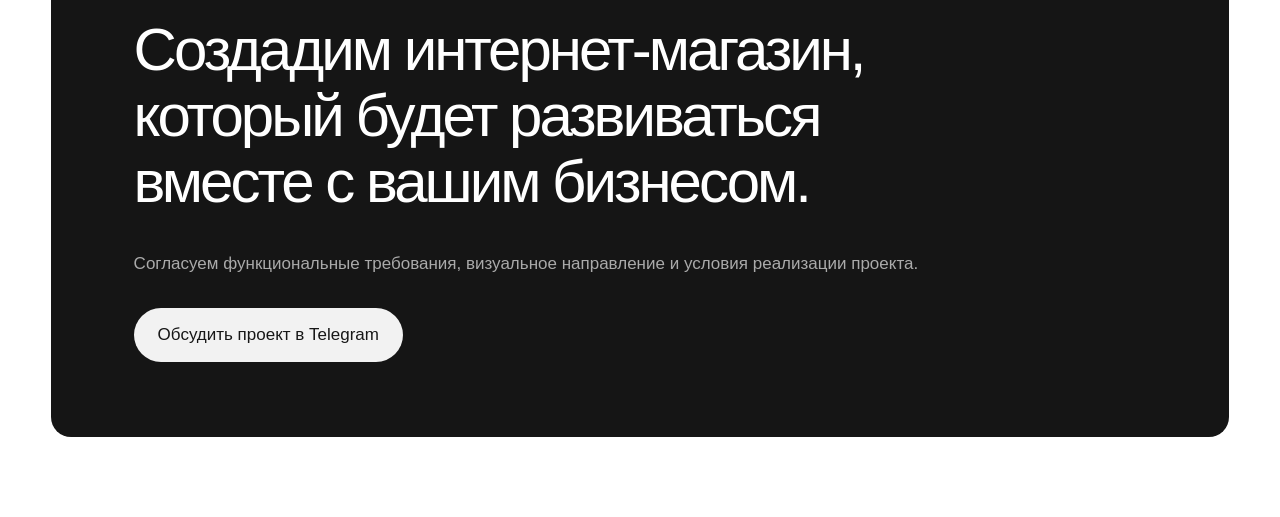
==== commit 59976a27: "Adjust hero text and product overlap" ====
--- a/apple-hub-minsk/index.html
+++ b/apple-hub-minsk/index.html
@@ -10,7 +10,10 @@
 .feature-grid{display:grid;grid-template-columns:repeat(3,minmax(0,1fr));gap:14px}.feature-card{background:#f5f5f5;border:1px solid #e8e8e8;border-radius:14px;padding:25px;min-height:235px;display:flex;flex-direction:column}.feature-number{font-size:38px;line-height:1;letter-spacing:-.05em;font-weight:600}.feature-card h3{font-size:19px;line-height:1.18;letter-spacing:-.025em;text-transform:uppercase;margin:28px 0 16px}.feature-card p{font-size:15px;line-height:1.45;color:#686868;margin:0}@media(max-width:950px){.feature-grid{grid-template-columns:repeat(2,minmax(0,1fr))}}@media(max-width:600px){.feature-grid{grid-template-columns:1fr}.feature-card{min-height:0;padding:22px}.feature-card h3{margin:20px 0 12px}}
 </style><style>
 .content section{grid-template-columns:minmax(0,1fr) minmax(0,1.25fr);align-items:start;gap:clamp(35px,7vw,110px)}.content section .section-heading{position:sticky;top:32px;align-self:start;margin:0;max-width:600px}.content section .section-content{min-width:0}.content section .section-heading .accent{color:inherit!important}@media(max-width:700px){.content section{grid-template-columns:1fr;gap:25px}.content section .section-heading{position:static}}
-</style><style>.hero h1 span{white-space:nowrap}@media(max-width:700px){.hero h1{font-size:clamp(30px,7.8vw,54px)}}</style></head><body><div class="wrap"><header><b>Apple Hub Minsk</b><nav><a href="#features">Возможности</a><a href="#process">Этапы</a><a href="#pricing">Стоимость</a></nav></header><main><div class="hero"><div class="hero-top"><span>КОММЕРЧЕСКОЕ ПРЕДЛОЖЕНИЕ</span><span>APPLE HUB MINSK / 2026</span></div><h1>Ваш магазин<br><span>Новые возможности</span></h1><p class="lead">Собственный интернет-магазин, который работает на ваш бренд, помогает привлекать новых клиентов и упрощает процесс продажи техники.</p><a class="button" href="#proposal">Посмотреть предложение</a><img class="hero-devices" src="devices.png" alt="Смартфон, ноутбук и беспроводные наушники"></div><div class="metrics"><div class="metric"><b>1 000 BYN</b><span>стоимость разработки</span></div><div class="metric"><b>30 рабочих дней</b><span>срок реализации</span></div><div class="metric"><b>2 месяца</b><span>первоначальный период сопровождения</span></div></div><div class="showcase"><div><span>APPLE HUB MINSK</span><h2>Больше возможностей<br>для&nbsp;вашего бизнеса</h2><p>Сайт, который объединяет ассортимент, заказы и развитие бренда.</p></div><div class="showcase-tiles"><div><b>Каталог</b><span>Удобный выбор техники</span></div><div><b>Заказы</b><span>Заявки в любое время</span></div><div><b>Развитие</b><span>Аналитика и продвижение</span></div></div></div><div id="proposal" class="content"><section><h2 class="section-heading">Возможности для&nbsp;развития бизнеса</h2><div class="section-content"><div class='copy'>
+</style><style>.hero h1 span{white-space:nowrap}@media(max-width:700px){.hero h1{font-size:clamp(30px,7.8vw,54px)}}</style><style>
+@media(min-width:701px){.hero .lead{max-width:650px;font-size:clamp(16px,1.45vw,20px);line-height:1.45}.hero-devices{z-index:3;width:min(56%,760px);right:0;bottom:28px;height:auto;object-fit:contain;pointer-events:none}.hero h1{z-index:2}.hero .lead,.hero .button{z-index:4}}
+@media(max-width:700px){.hero-break{display:none}.hero-devices{height:auto;object-fit:contain;pointer-events:none}}
+</style></head><body><div class="wrap"><header><b>Apple Hub Minsk</b><nav><a href="#features">Возможности</a><a href="#process">Этапы</a><a href="#pricing">Стоимость</a></nav></header><main><div class="hero"><div class="hero-top"><span>КОММЕРЧЕСКОЕ ПРЕДЛОЖЕНИЕ</span><span>APPLE HUB MINSK / 2026</span></div><h1>Ваш магазин<br><span>Новые возможности</span></h1><p class="lead">Собственный интернет-магазин, который работает на ваш бренд,<br class="hero-break"> помогает привлекать новых клиентов<br class="hero-break"> и упрощает процесс продажи техники.</p><a class="button" href="#proposal">Посмотреть предложение</a><img class="hero-devices" src="devices.png" alt="Смартфон, ноутбук и беспроводные наушники"></div><div class="metrics"><div class="metric"><b>1 000 BYN</b><span>стоимость разработки</span></div><div class="metric"><b>30 рабочих дней</b><span>срок реализации</span></div><div class="metric"><b>2 месяца</b><span>первоначальный период сопровождения</span></div></div><div class="showcase"><div><span>APPLE HUB MINSK</span><h2>Больше возможностей<br>для&nbsp;вашего бизнеса</h2><p>Сайт, который объединяет ассортимент, заказы и развитие бренда.</p></div><div class="showcase-tiles"><div><b>Каталог</b><span>Удобный выбор техники</span></div><div><b>Заказы</b><span>Заявки в любое время</span></div><div><b>Развитие</b><span>Аналитика и продвижение</span></div></div></div><div id="proposal" class="content"><section><h2 class="section-heading">Возможности для&nbsp;развития бизнеса</h2><div class="section-content"><div class='copy'>
 Сегодня социальные сети и торговые площадки позволяют Apple Hub Minsk привлекать клиентов и реализовывать технику.
 
 Однако собственный интернет-магазин открывает дополнительные возможности для развития бизнеса, формирования узнаваемого бренда и привлечения покупателей из новых источников.
@@ -151,3 +154,4 @@
 
 
 
+
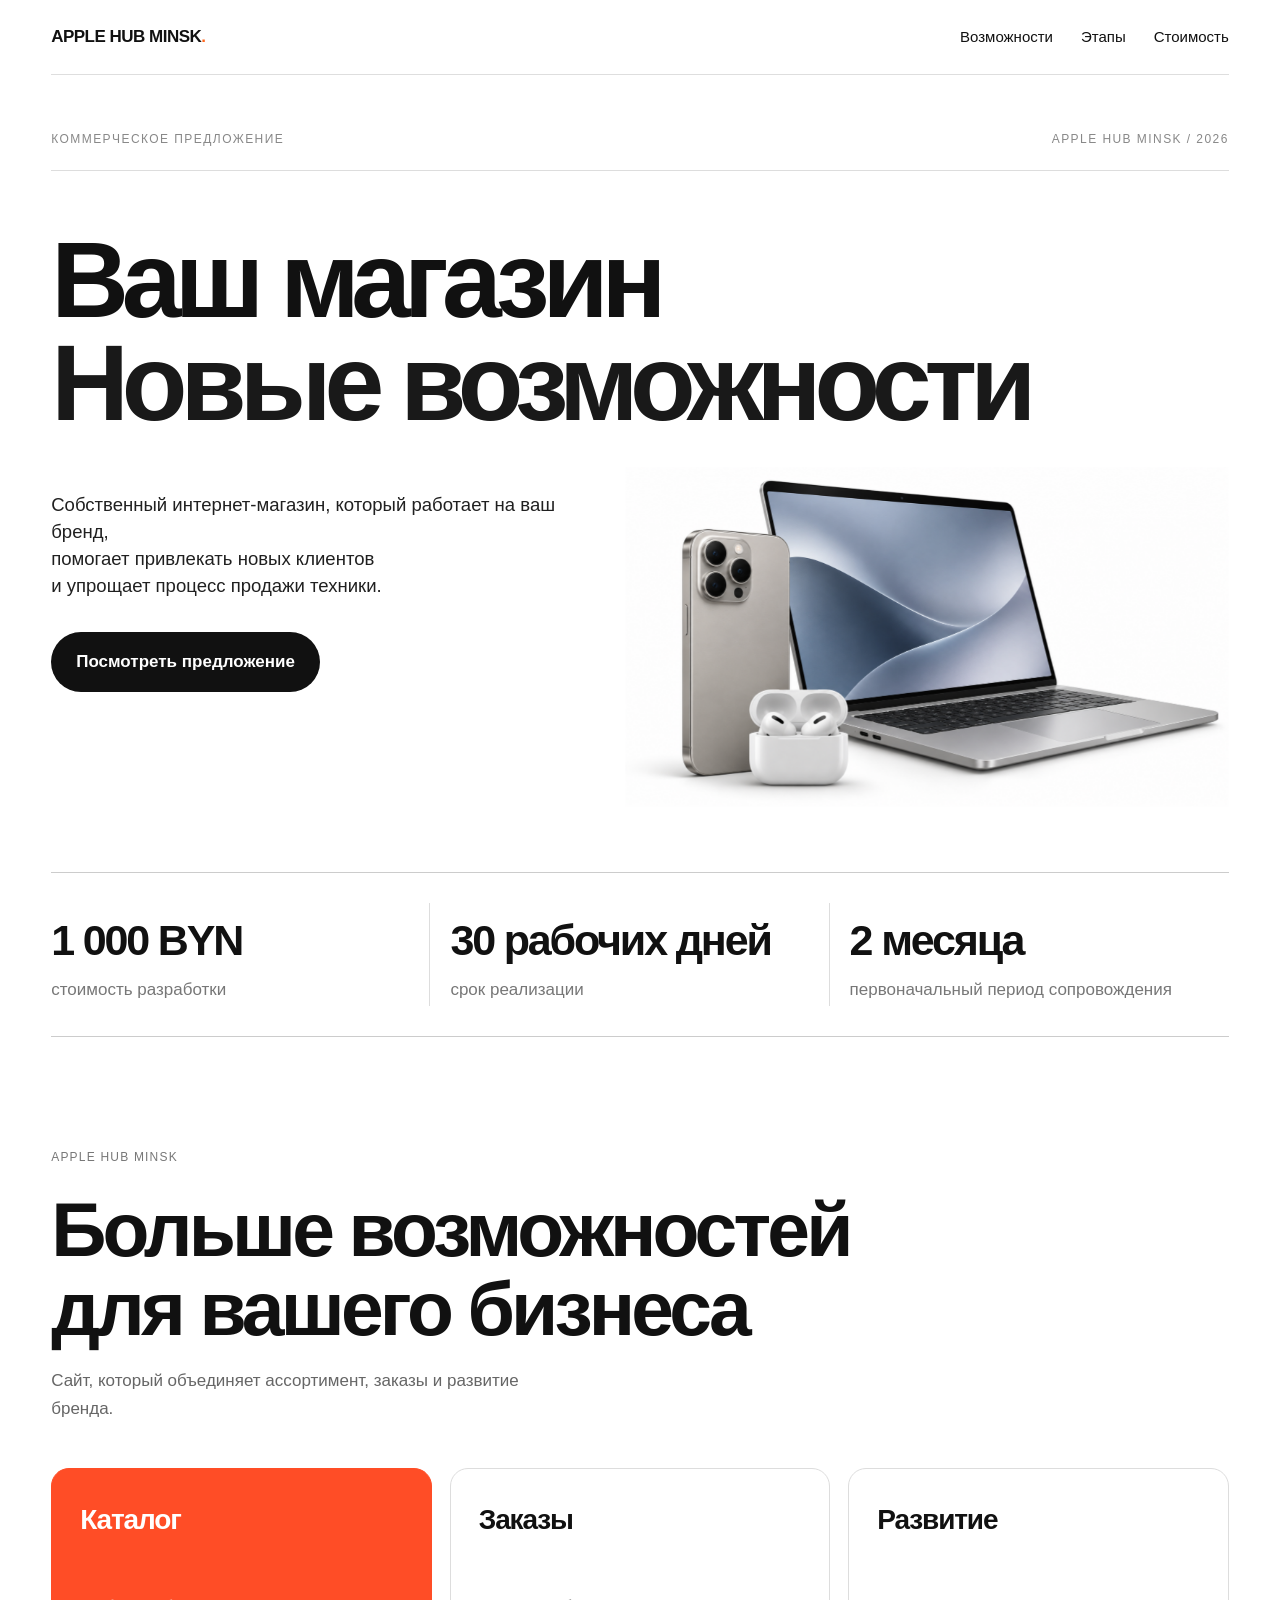
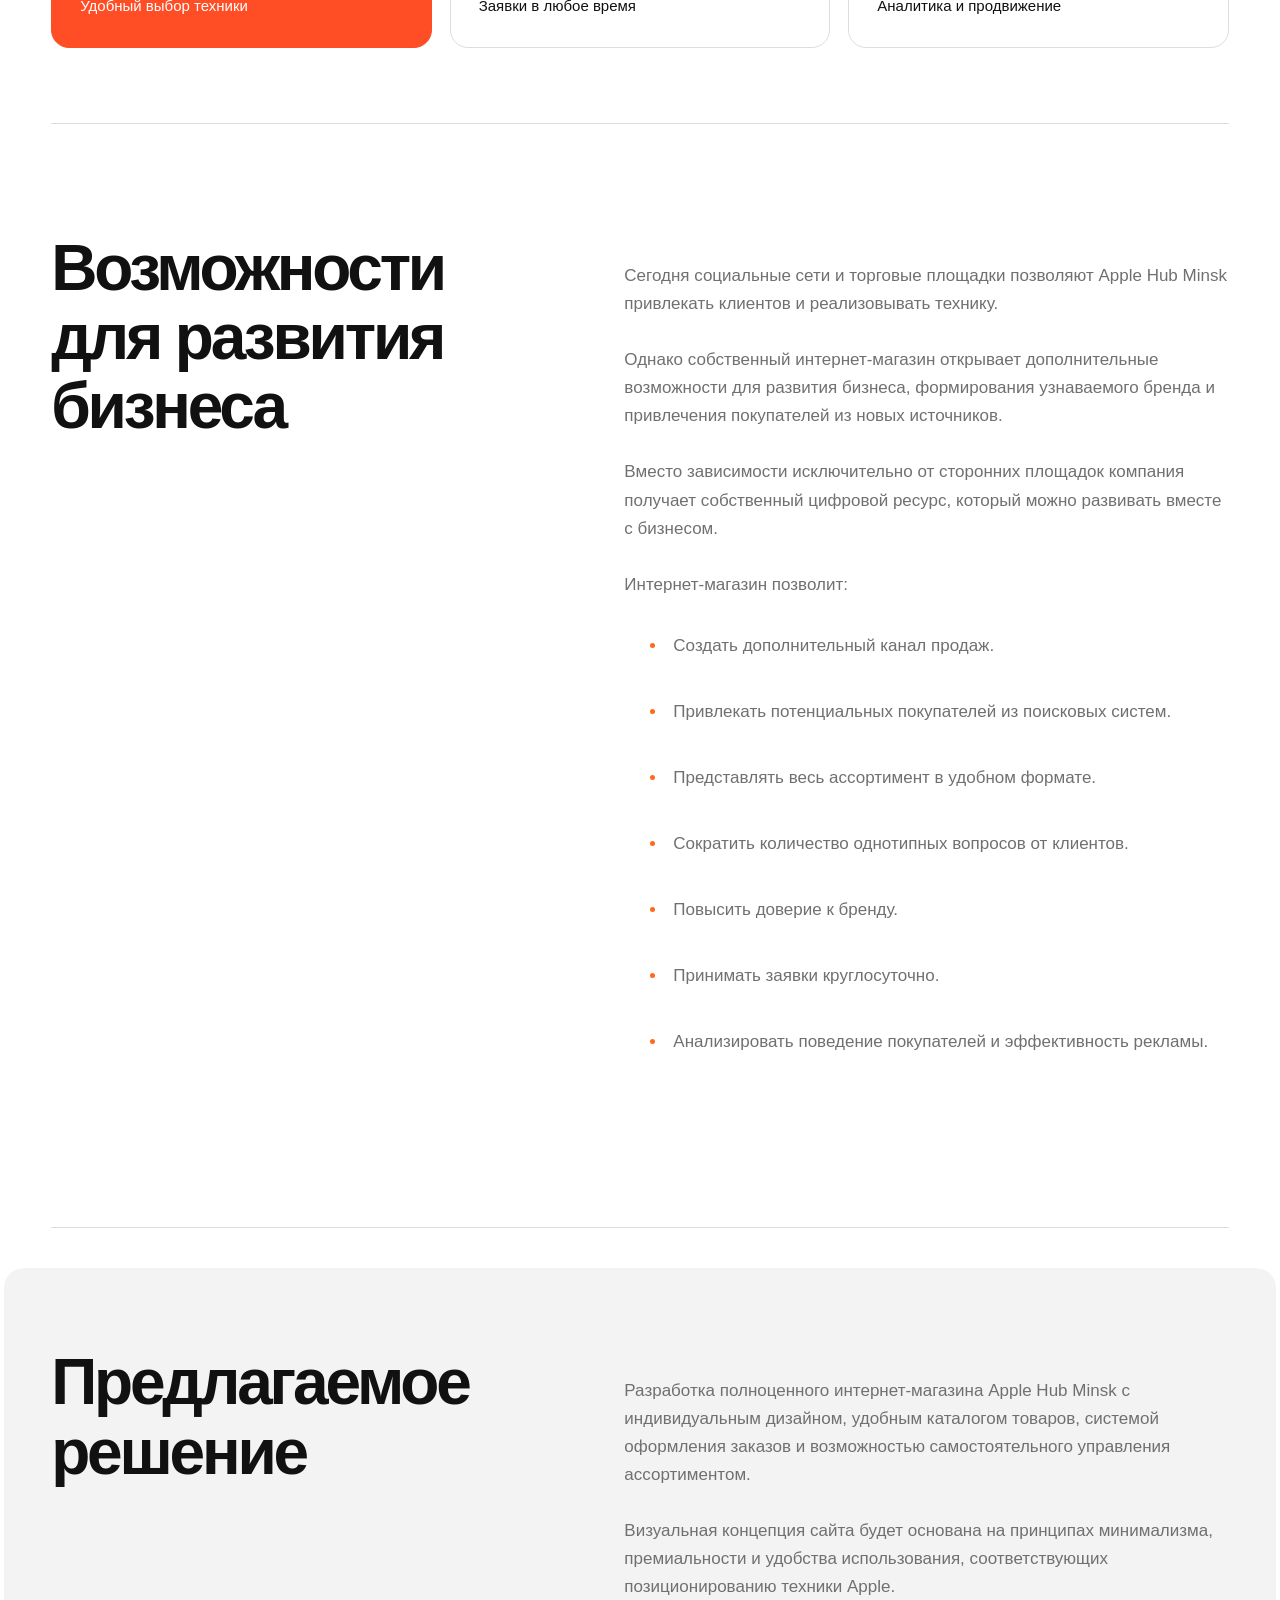
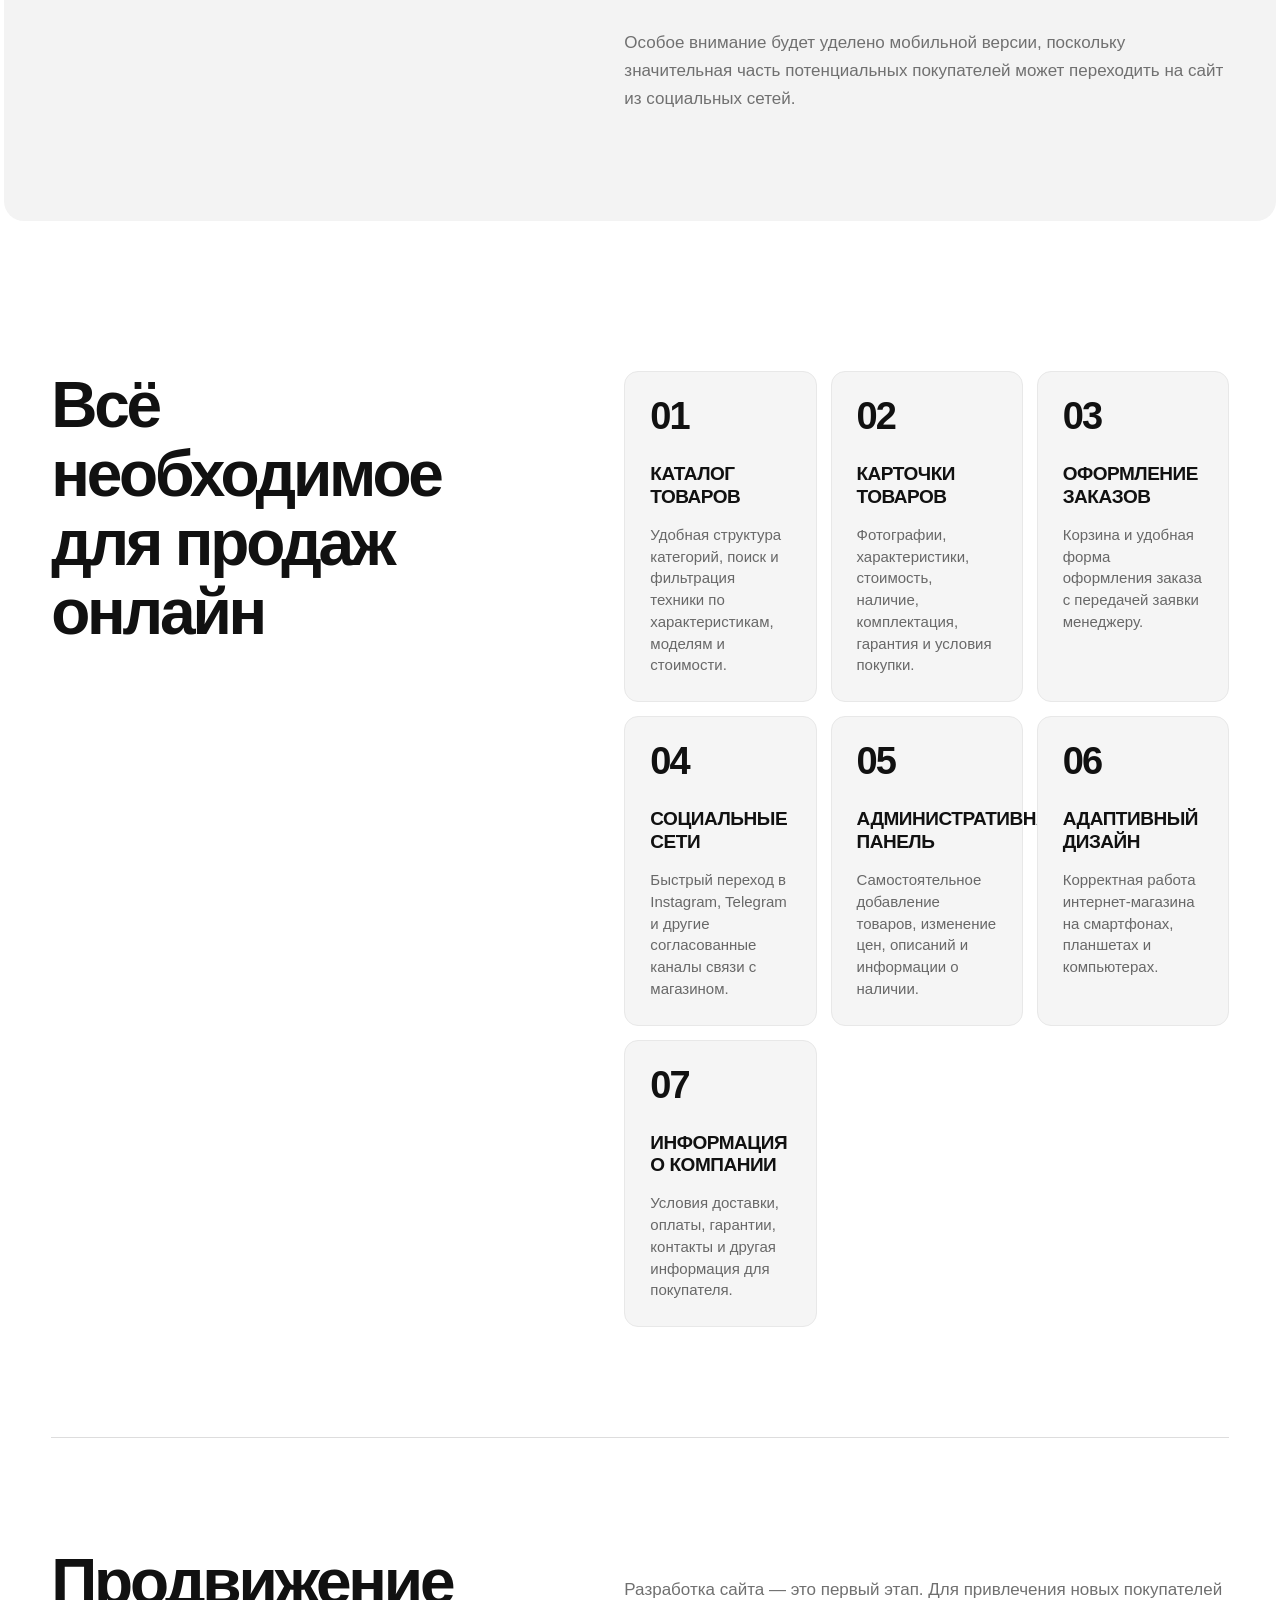
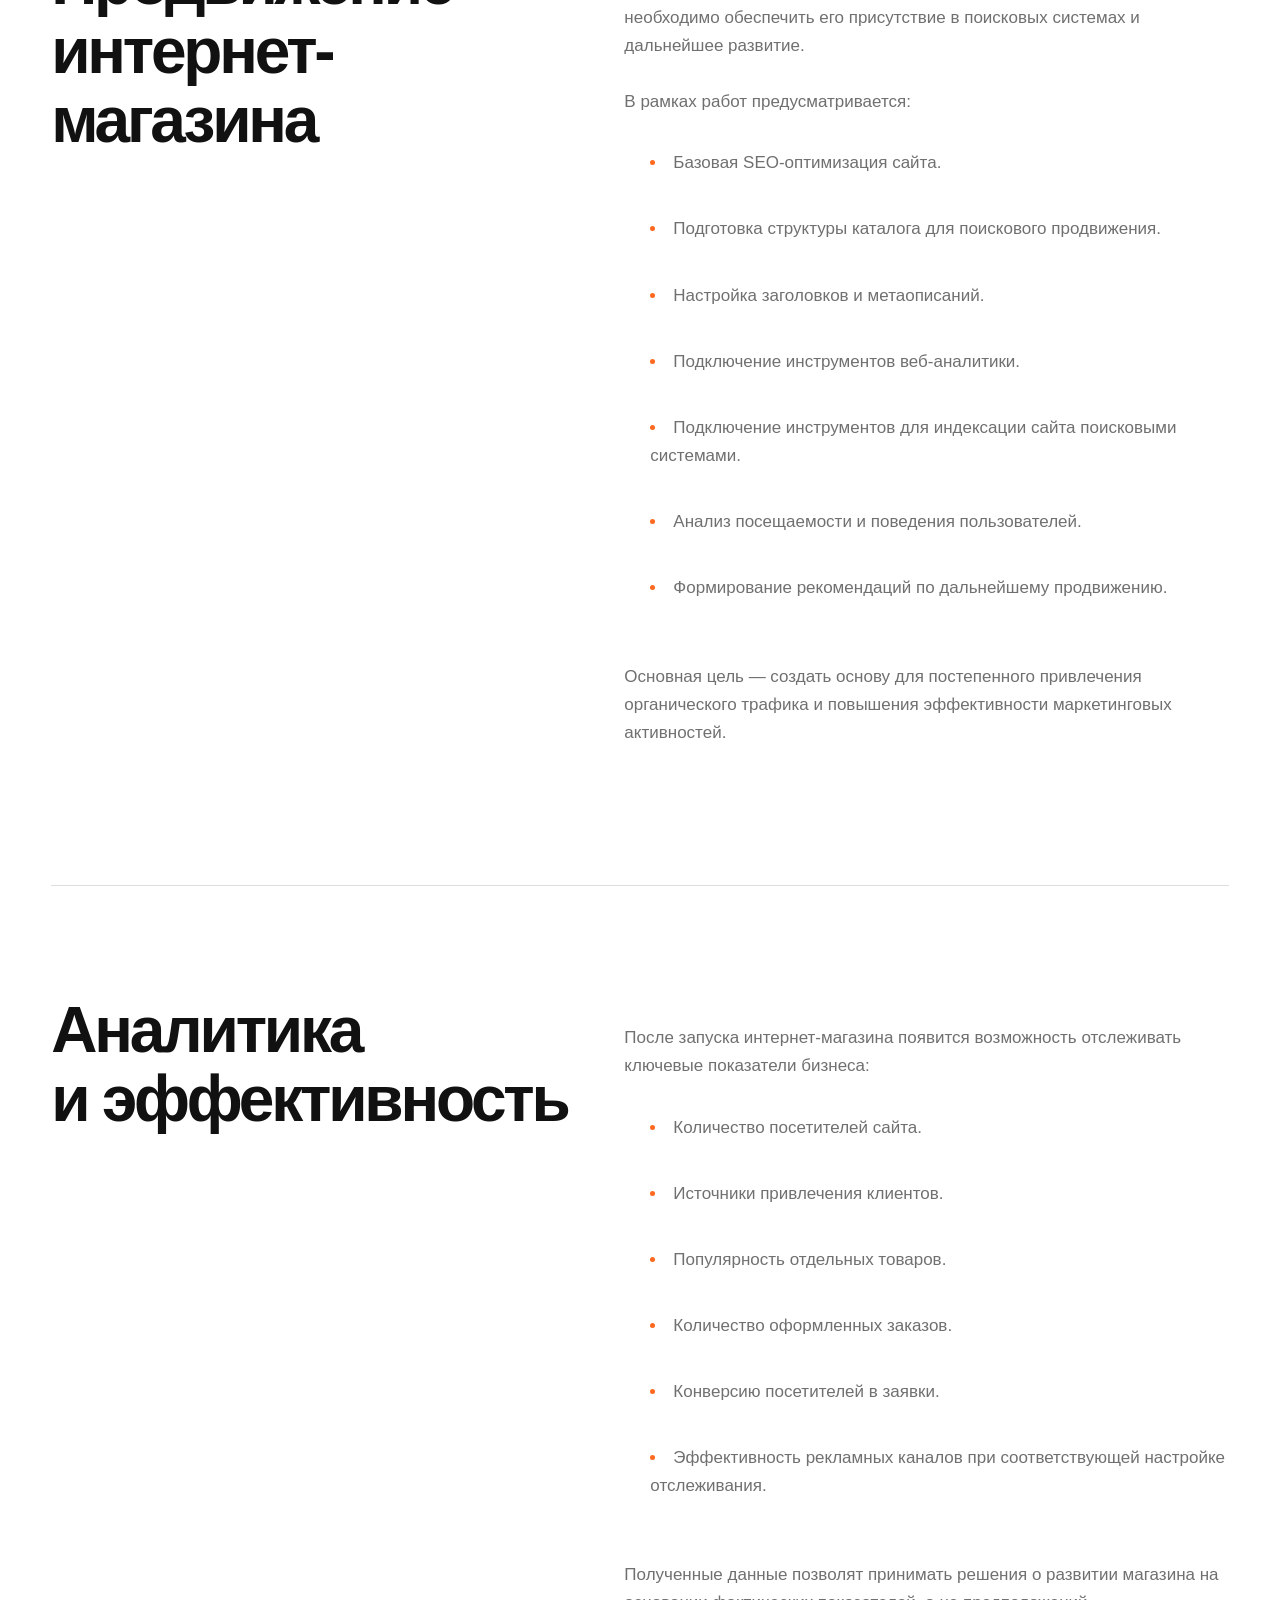
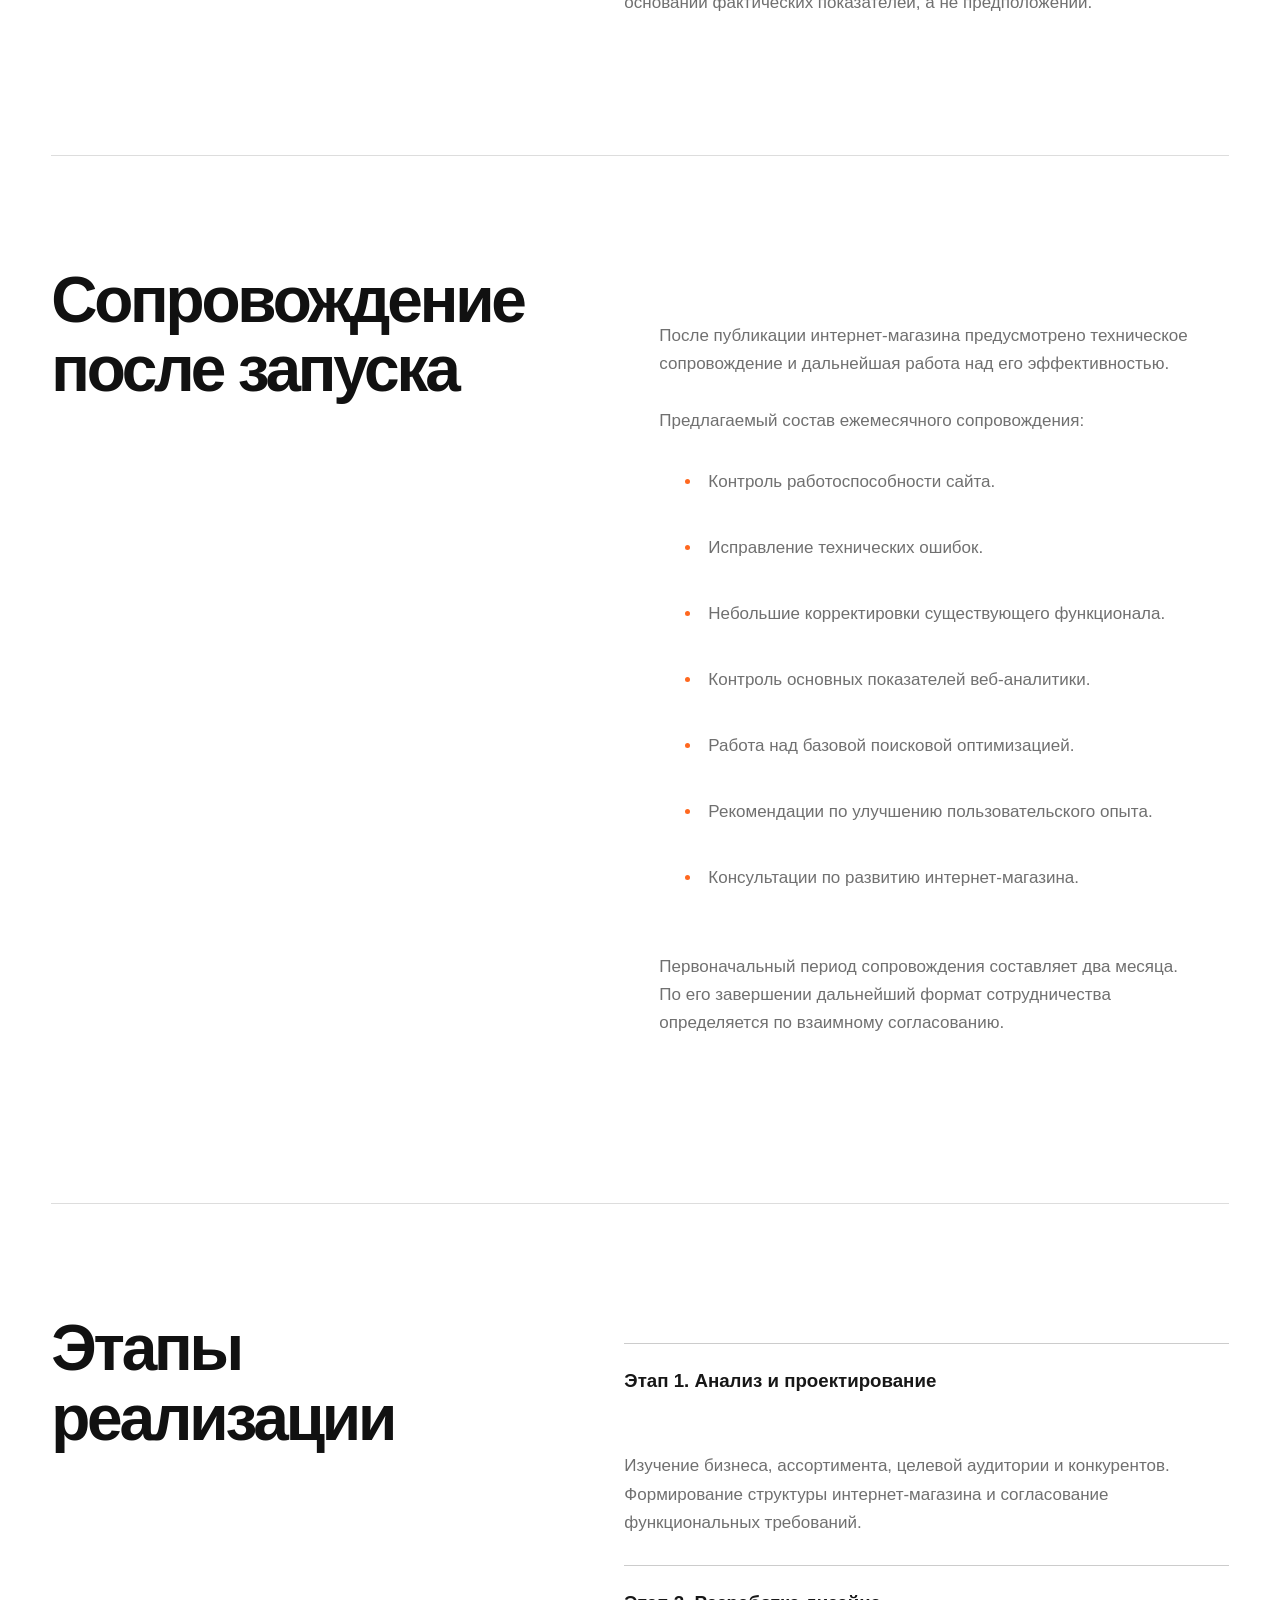
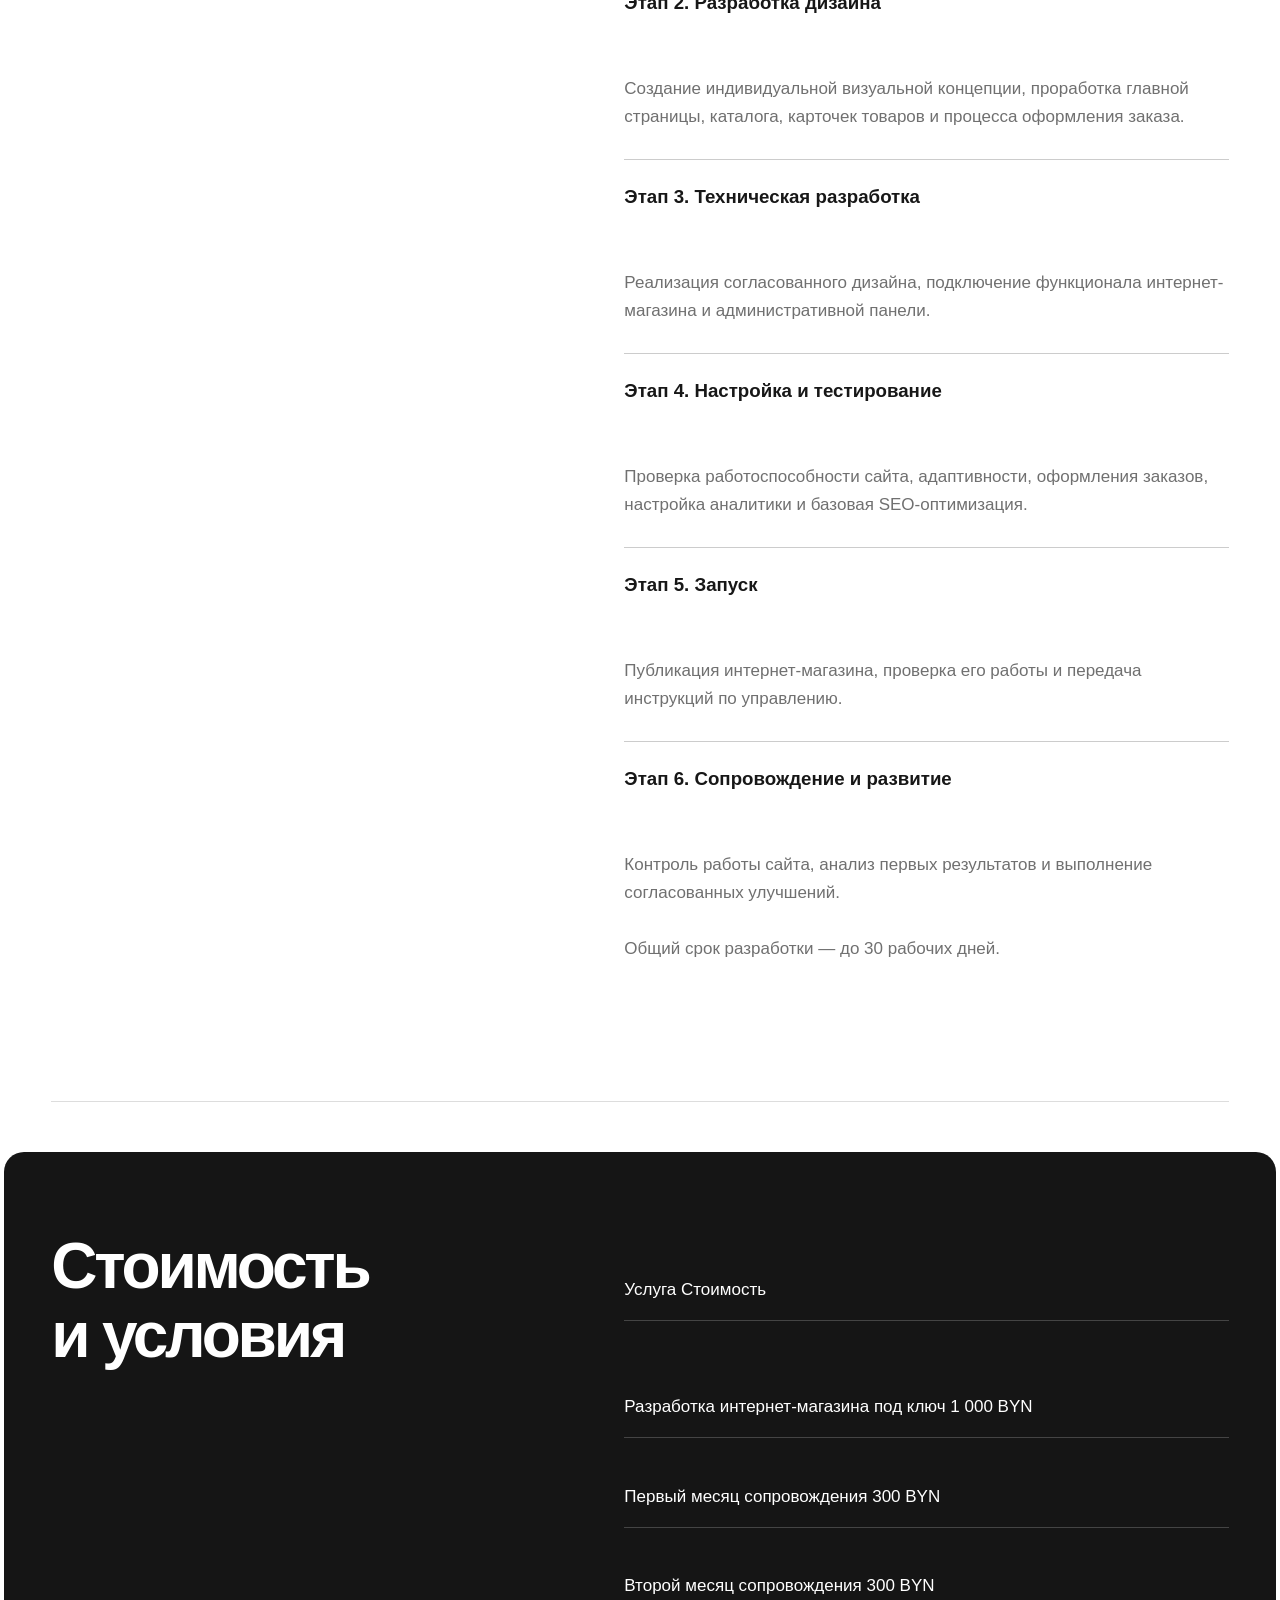
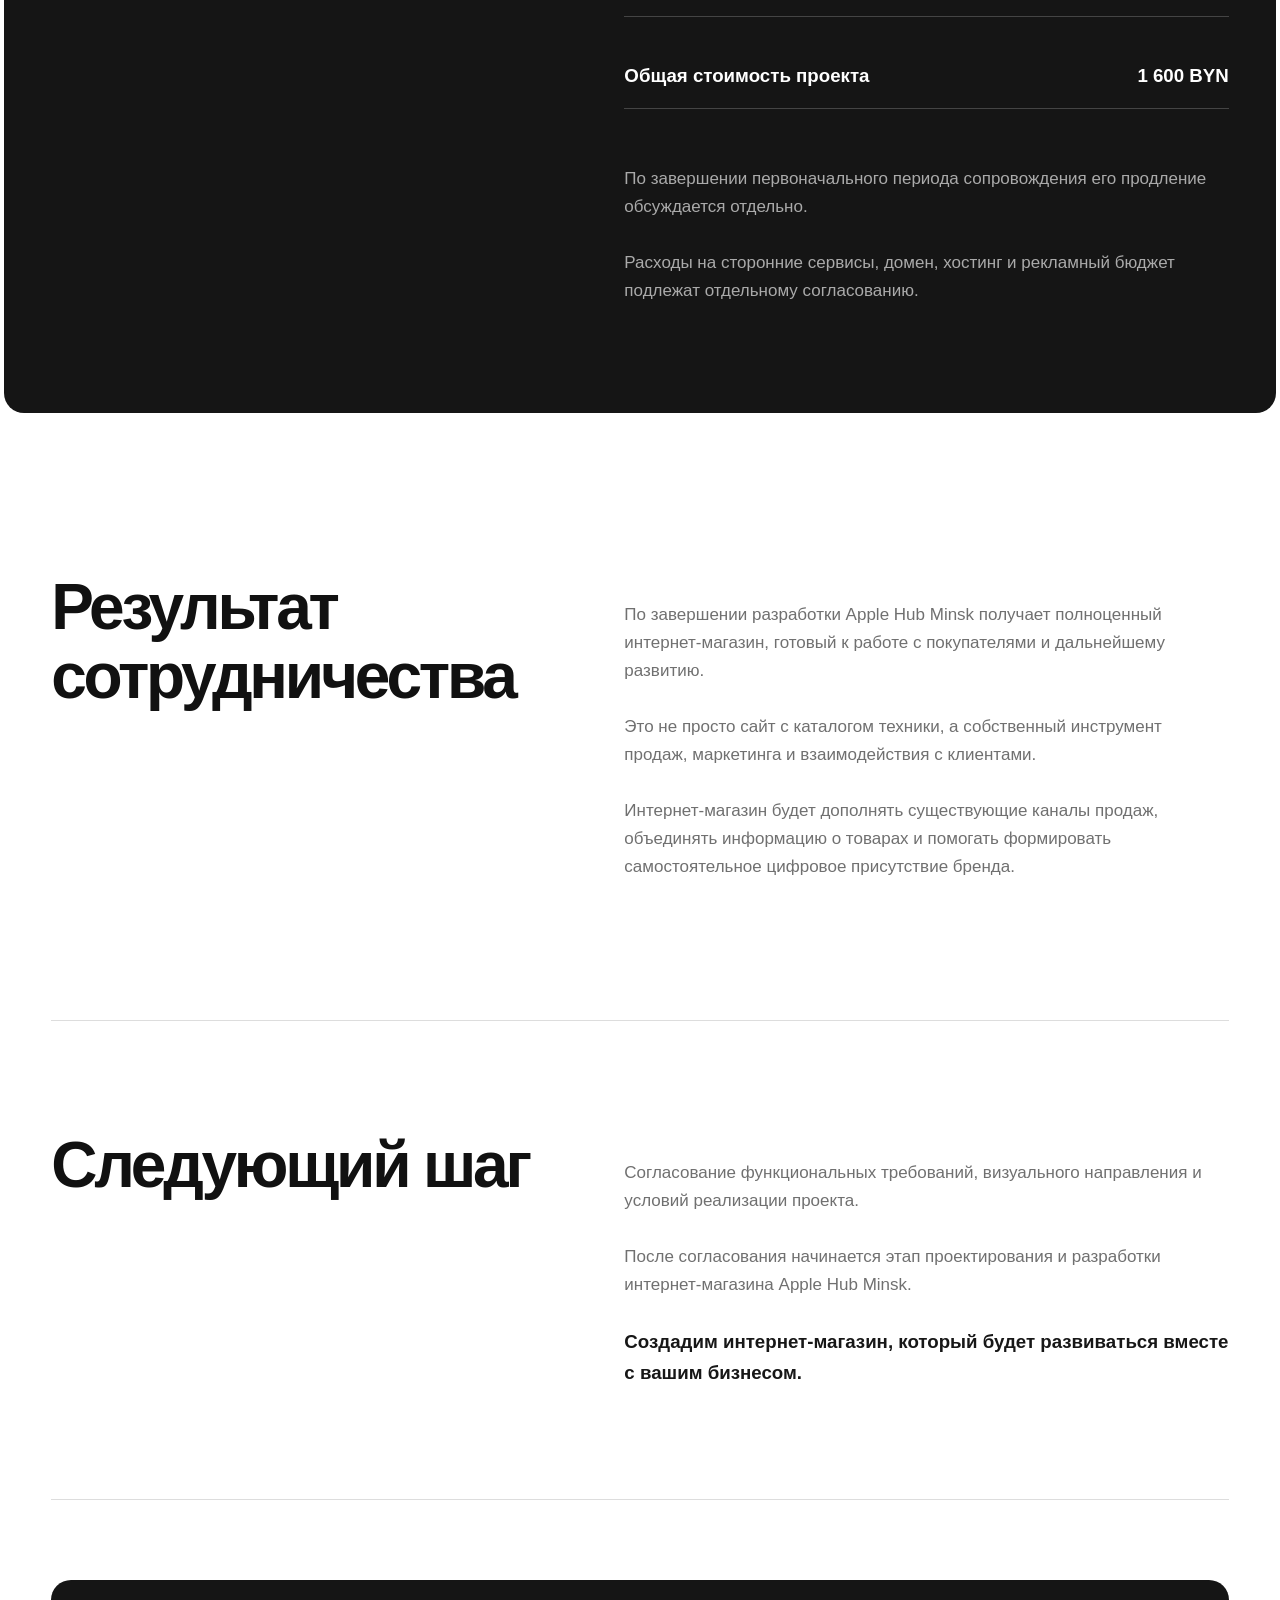
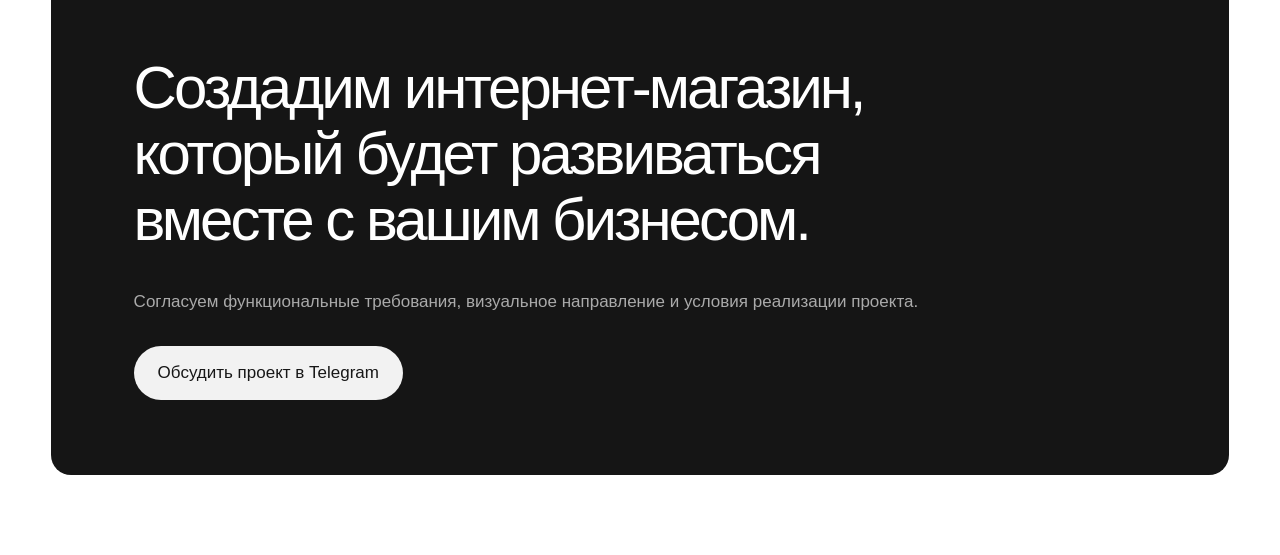
==== commit 109fa5a7: "Prevent hero image overlapping heading" ====
--- a/apple-hub-minsk/index.html
+++ b/apple-hub-minsk/index.html
@@ -13,6 +13,8 @@
 </style><style>.hero h1 span{white-space:nowrap}@media(max-width:700px){.hero h1{font-size:clamp(30px,7.8vw,54px)}}</style><style>
 @media(min-width:701px){.hero .lead{max-width:650px;font-size:clamp(16px,1.45vw,20px);line-height:1.45}.hero-devices{z-index:3;width:min(56%,760px);right:0;bottom:28px;height:auto;object-fit:contain;pointer-events:none}.hero h1{z-index:2}.hero .lead,.hero .button{z-index:4}}
 @media(max-width:700px){.hero-break{display:none}.hero-devices{height:auto;object-fit:contain;pointer-events:none}}
+</style><style>
+@media(min-width:701px){.hero{display:grid;grid-template-columns:minmax(0,1fr) minmax(0,1.1fr);grid-template-rows:auto auto auto 1fr;column-gap:24px;align-items:start;min-height:0;padding-bottom:65px}.hero-top,.hero h1{grid-column:1 / -1}.hero h1{margin-bottom:32px}.hero .lead{grid-column:1;grid-row:3;margin:25px 0 0;max-width:100%}.hero .button{grid-column:1;grid-row:4;justify-self:start;align-self:start;margin-top:32px}.hero .hero-devices{grid-column:2;grid-row:3 / 5;position:static;width:100%;max-width:760px;height:auto;object-fit:contain;justify-self:end;align-self:start;margin:0;mix-blend-mode:normal}}
 </style></head><body><div class="wrap"><header><b>Apple Hub Minsk</b><nav><a href="#features">Возможности</a><a href="#process">Этапы</a><a href="#pricing">Стоимость</a></nav></header><main><div class="hero"><div class="hero-top"><span>КОММЕРЧЕСКОЕ ПРЕДЛОЖЕНИЕ</span><span>APPLE HUB MINSK / 2026</span></div><h1>Ваш магазин<br><span>Новые возможности</span></h1><p class="lead">Собственный интернет-магазин, который работает на ваш бренд,<br class="hero-break"> помогает привлекать новых клиентов<br class="hero-break"> и упрощает процесс продажи техники.</p><a class="button" href="#proposal">Посмотреть предложение</a><img class="hero-devices" src="devices.png" alt="Смартфон, ноутбук и беспроводные наушники"></div><div class="metrics"><div class="metric"><b>1 000 BYN</b><span>стоимость разработки</span></div><div class="metric"><b>30 рабочих дней</b><span>срок реализации</span></div><div class="metric"><b>2 месяца</b><span>первоначальный период сопровождения</span></div></div><div class="showcase"><div><span>APPLE HUB MINSK</span><h2>Больше возможностей<br>для&nbsp;вашего бизнеса</h2><p>Сайт, который объединяет ассортимент, заказы и развитие бренда.</p></div><div class="showcase-tiles"><div><b>Каталог</b><span>Удобный выбор техники</span></div><div><b>Заказы</b><span>Заявки в любое время</span></div><div><b>Развитие</b><span>Аналитика и продвижение</span></div></div></div><div id="proposal" class="content"><section><h2 class="section-heading">Возможности для&nbsp;развития бизнеса</h2><div class="section-content"><div class='copy'>
 Сегодня социальные сети и торговые площадки позволяют Apple Hub Minsk привлекать клиентов и реализовывать технику.
 
@@ -155,3 +157,4 @@
 
 
 
+
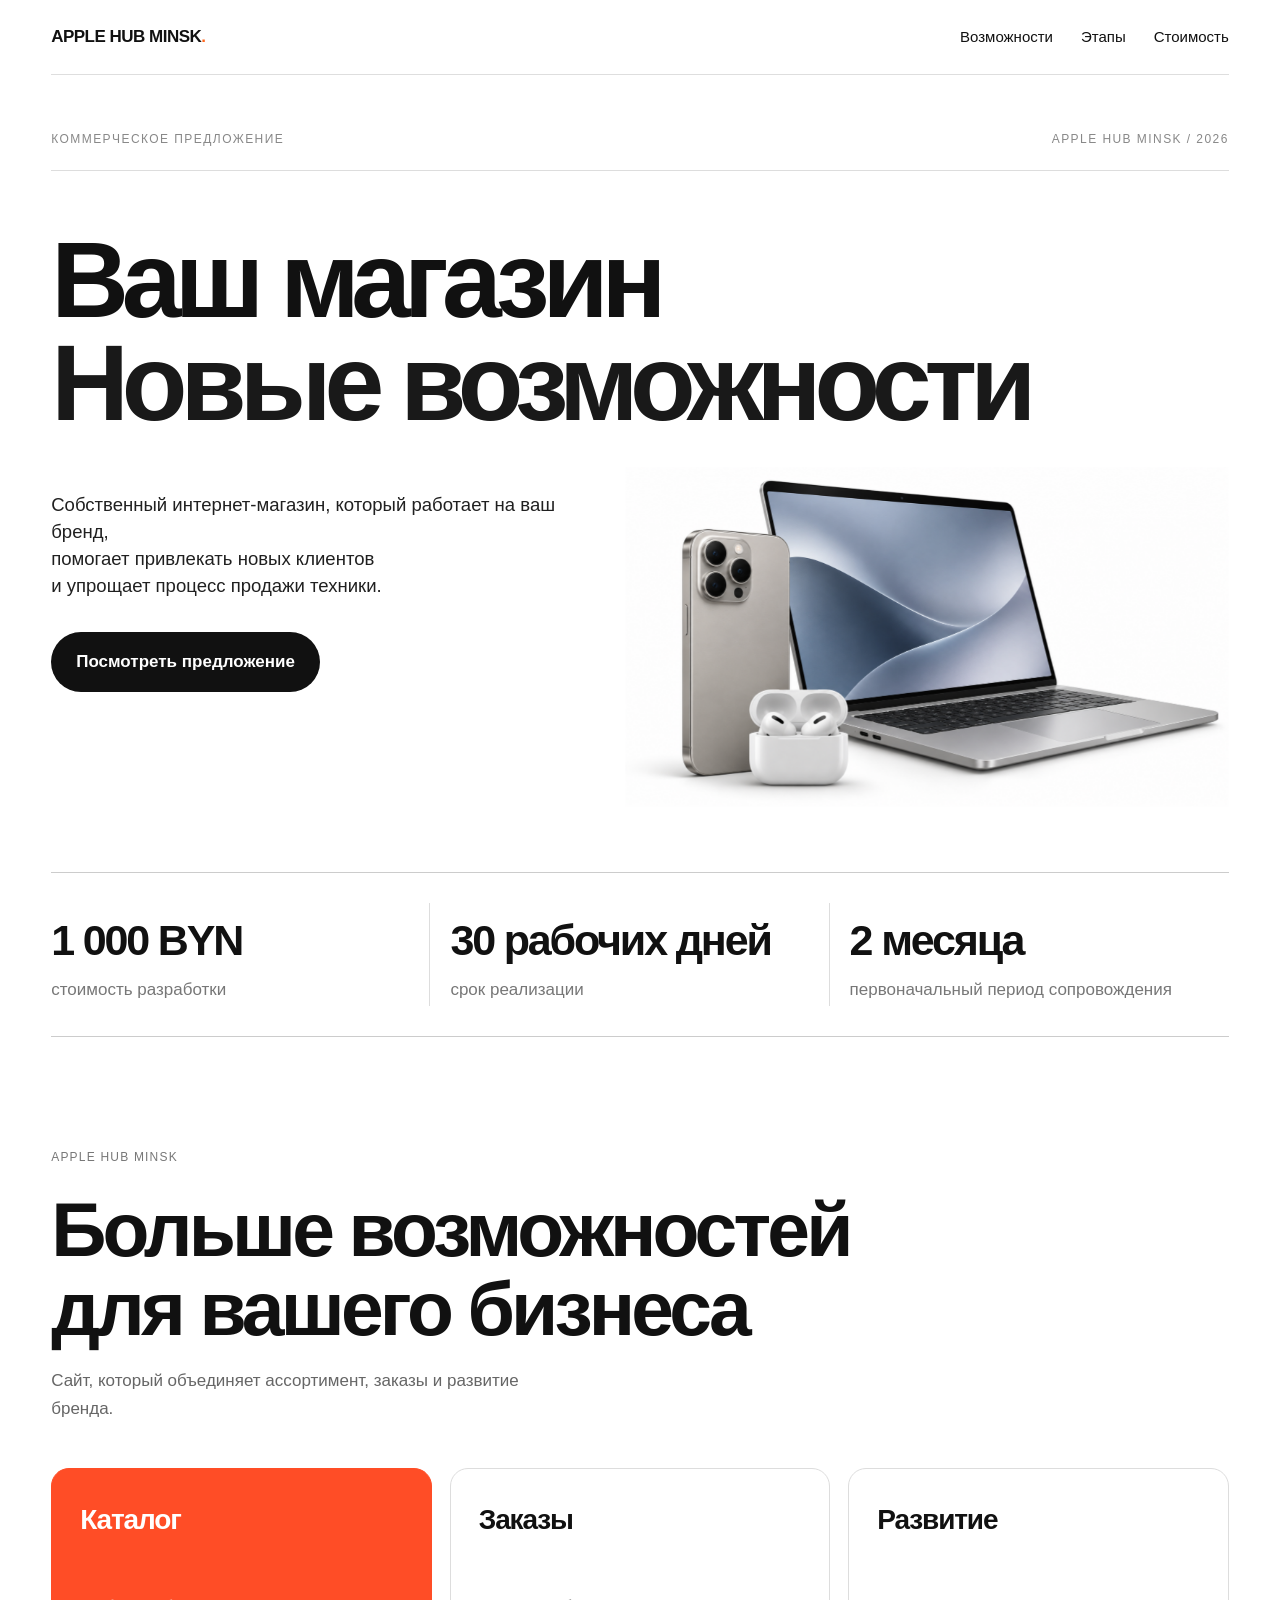
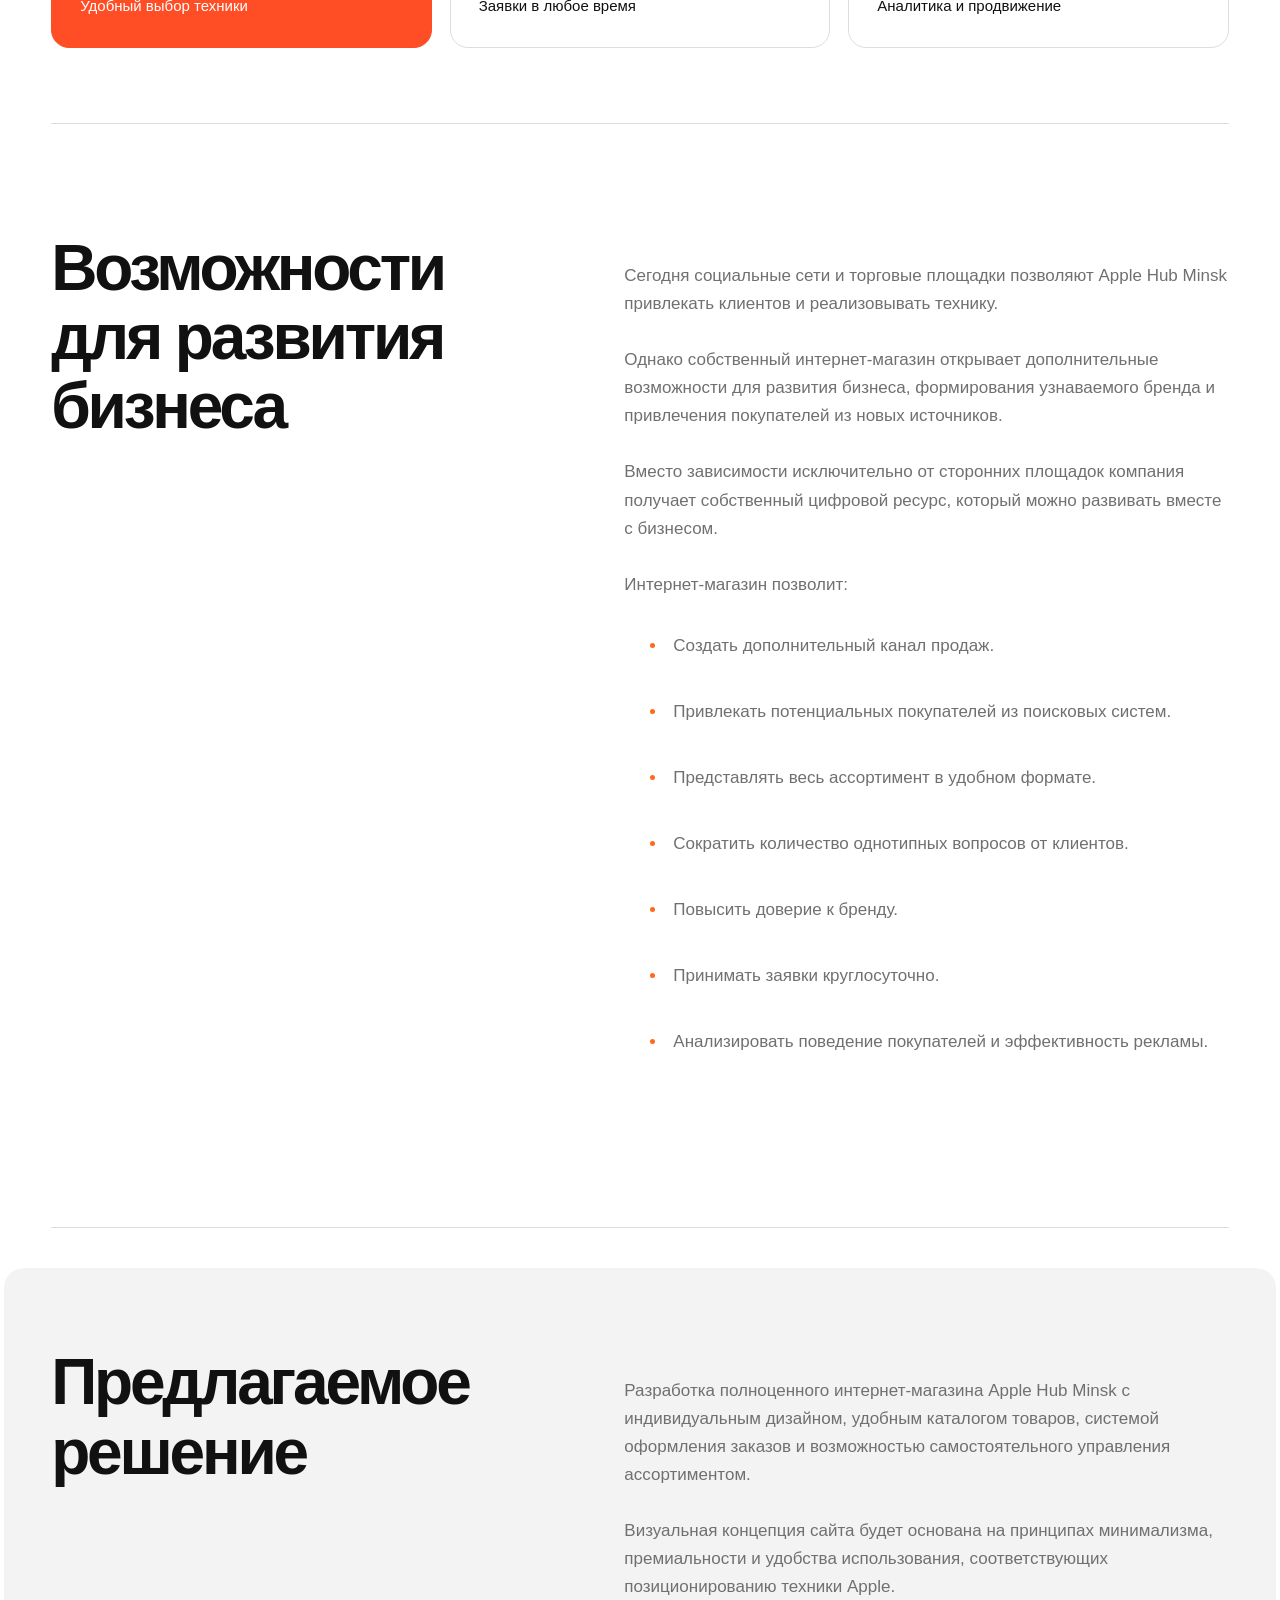
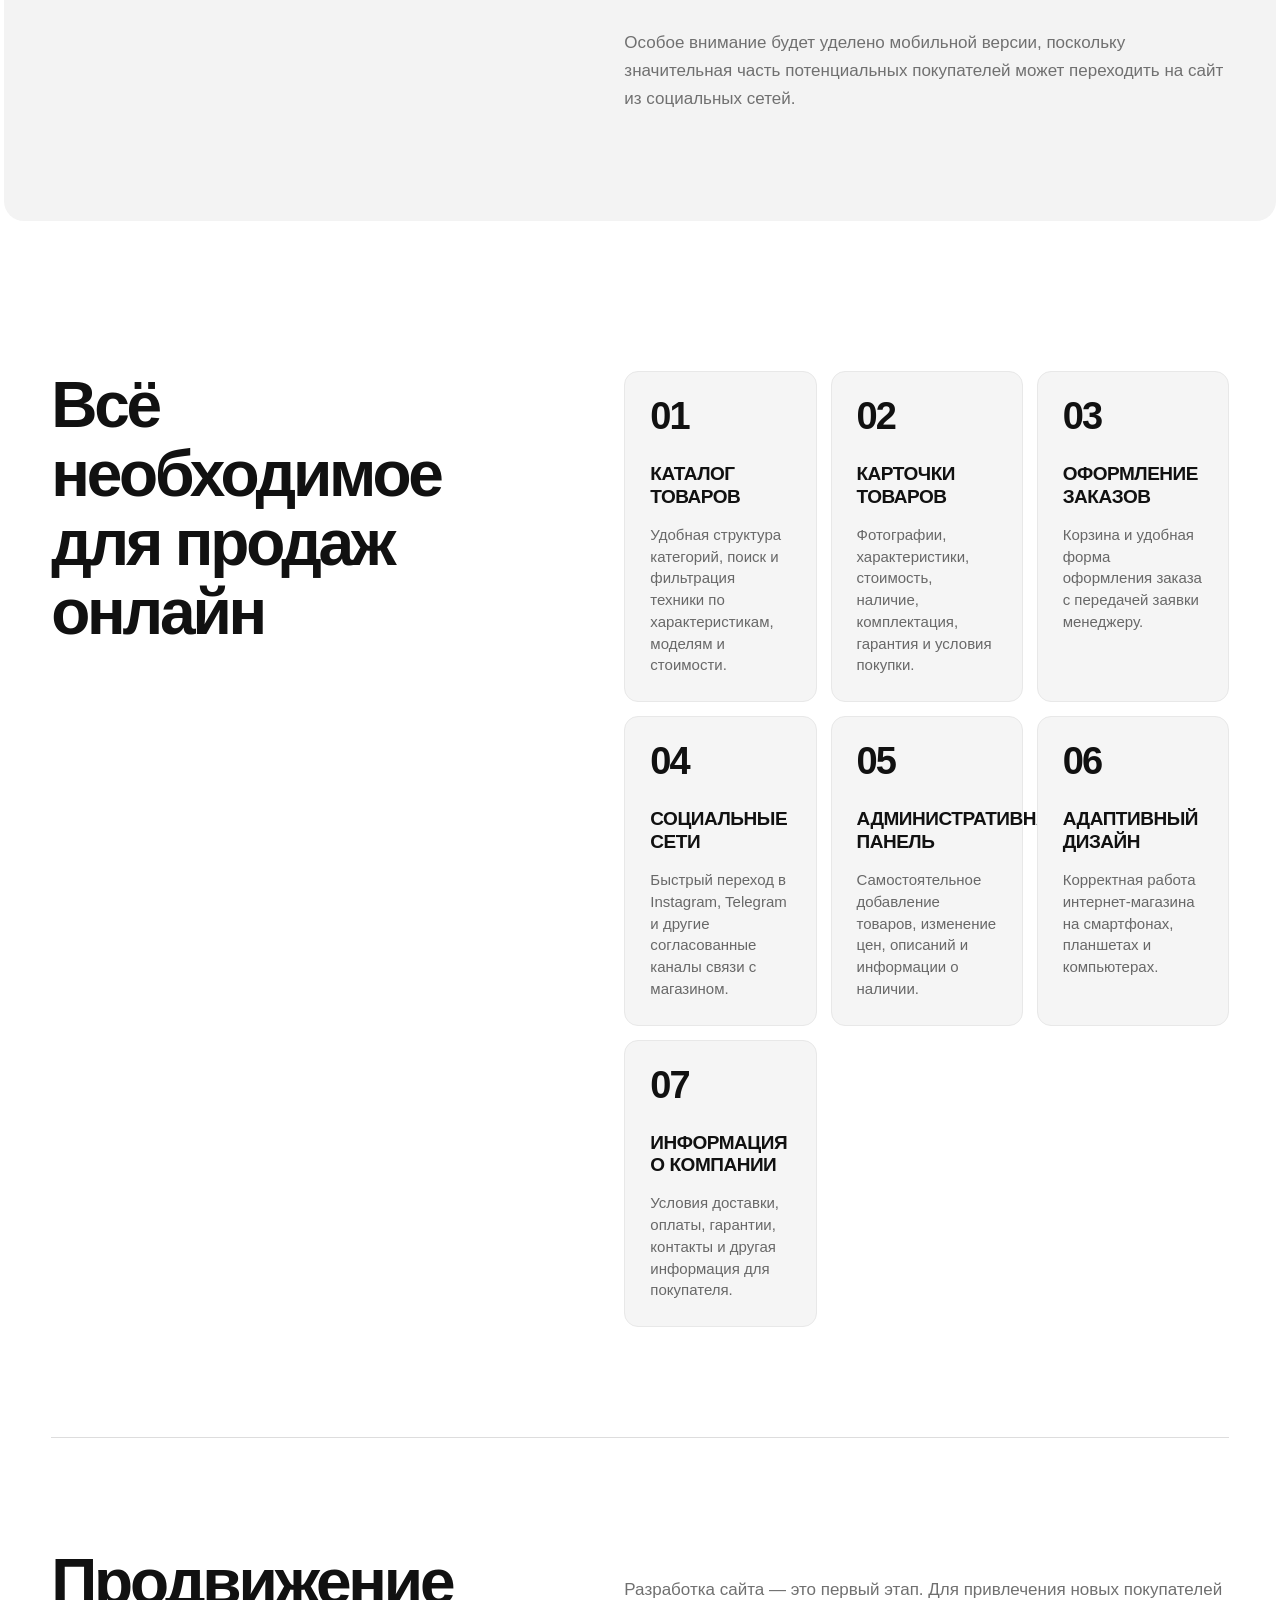
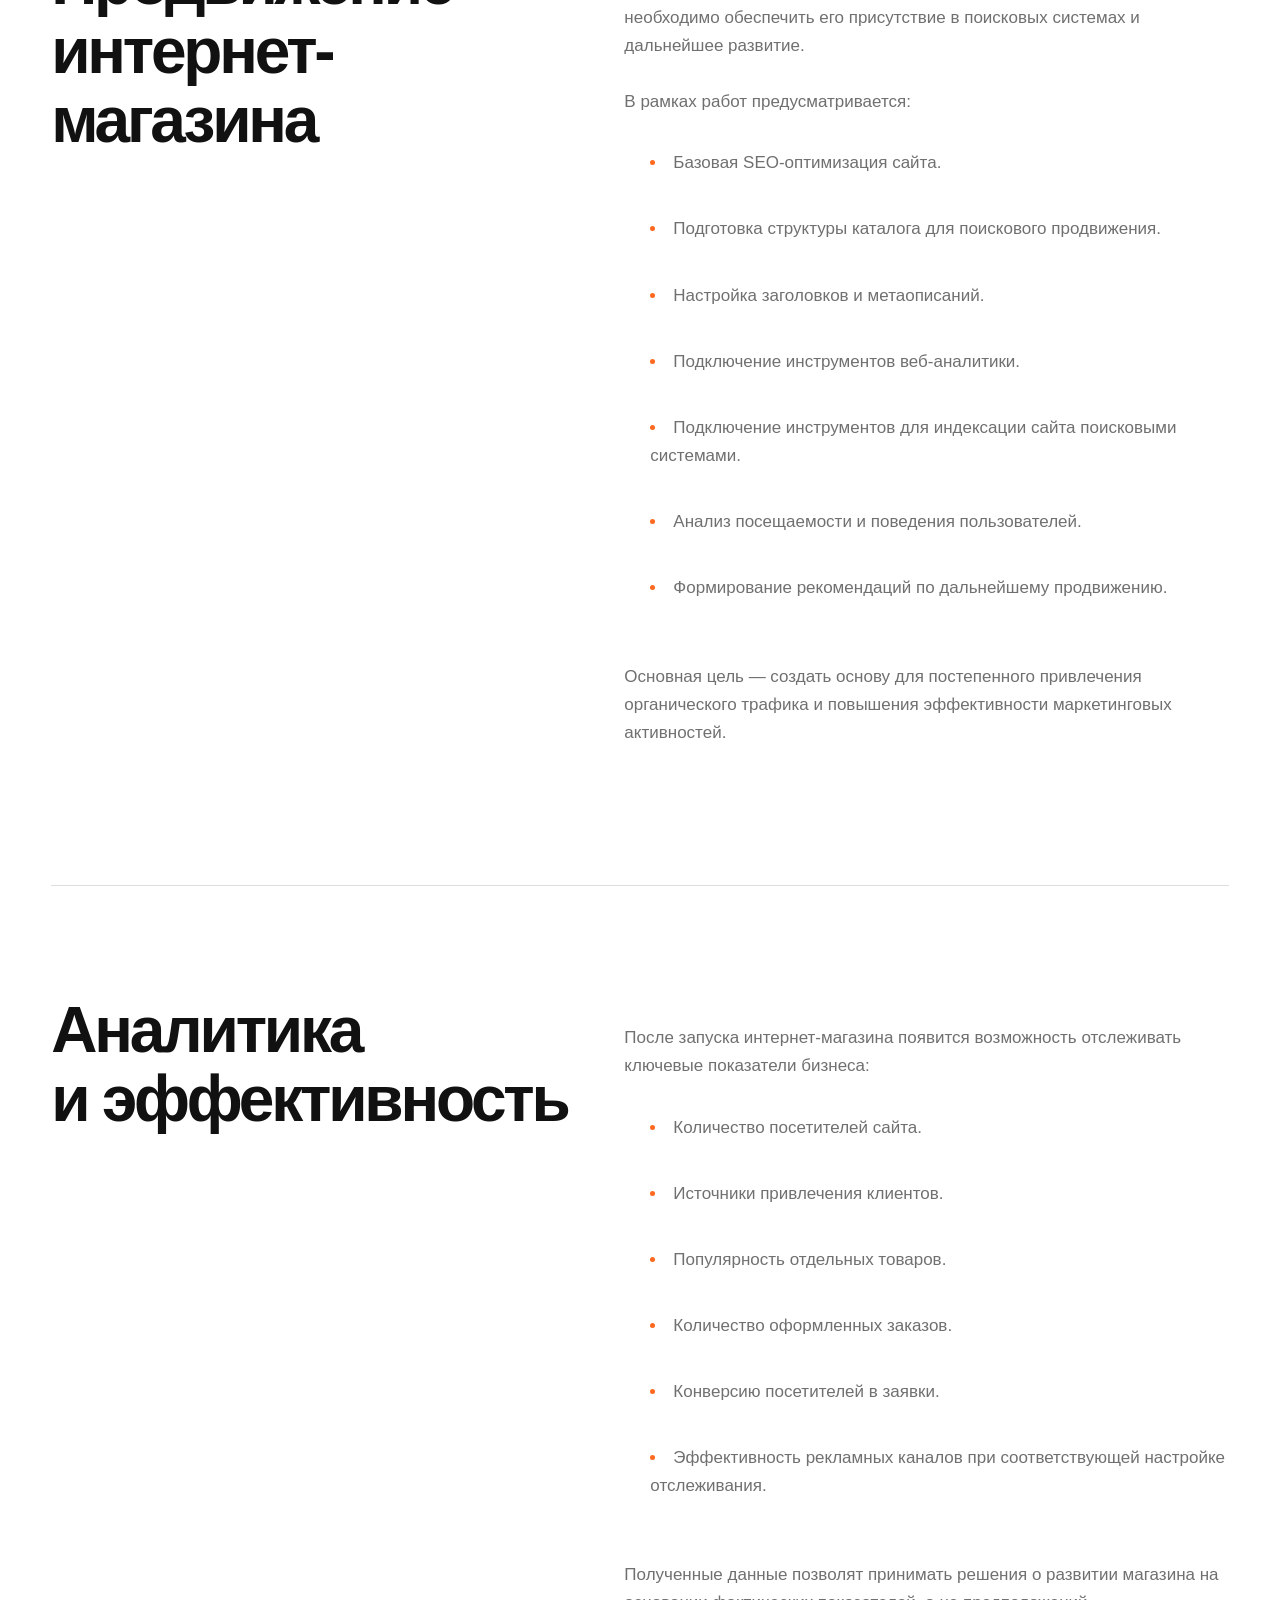
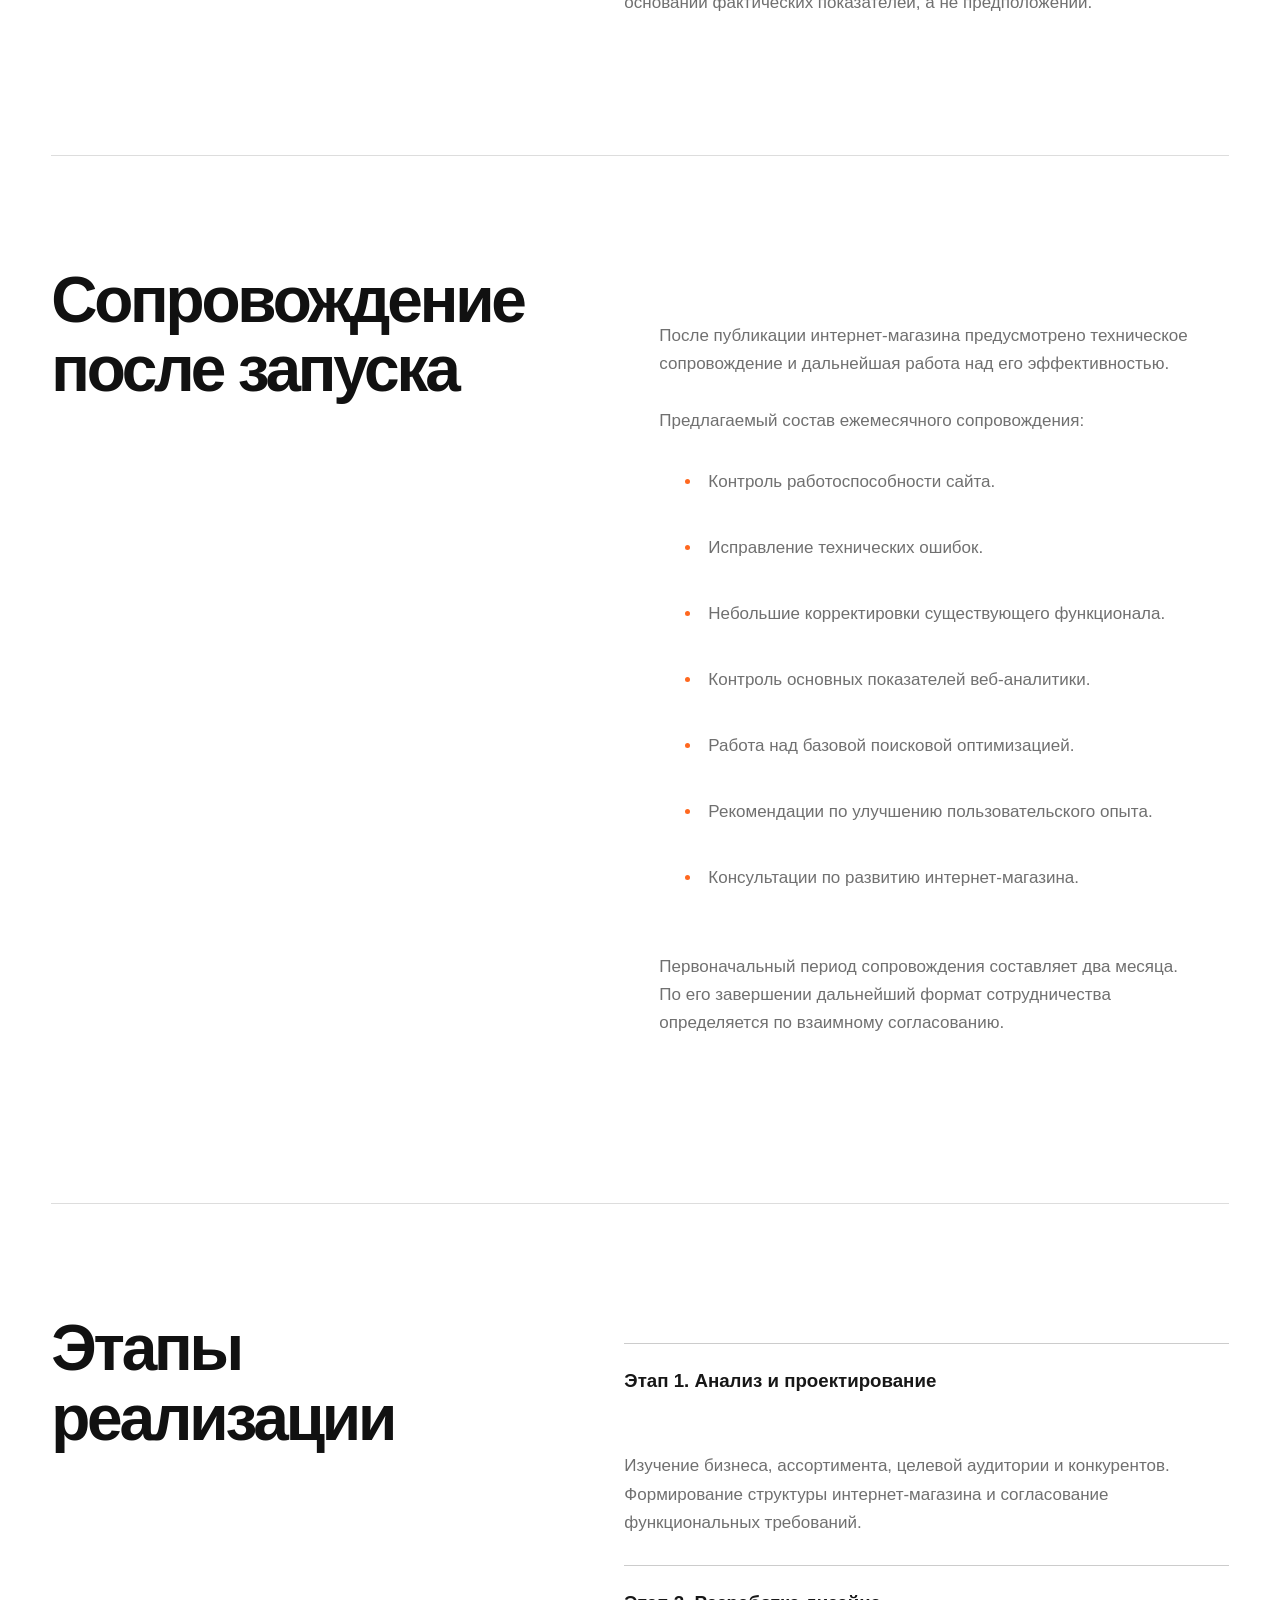
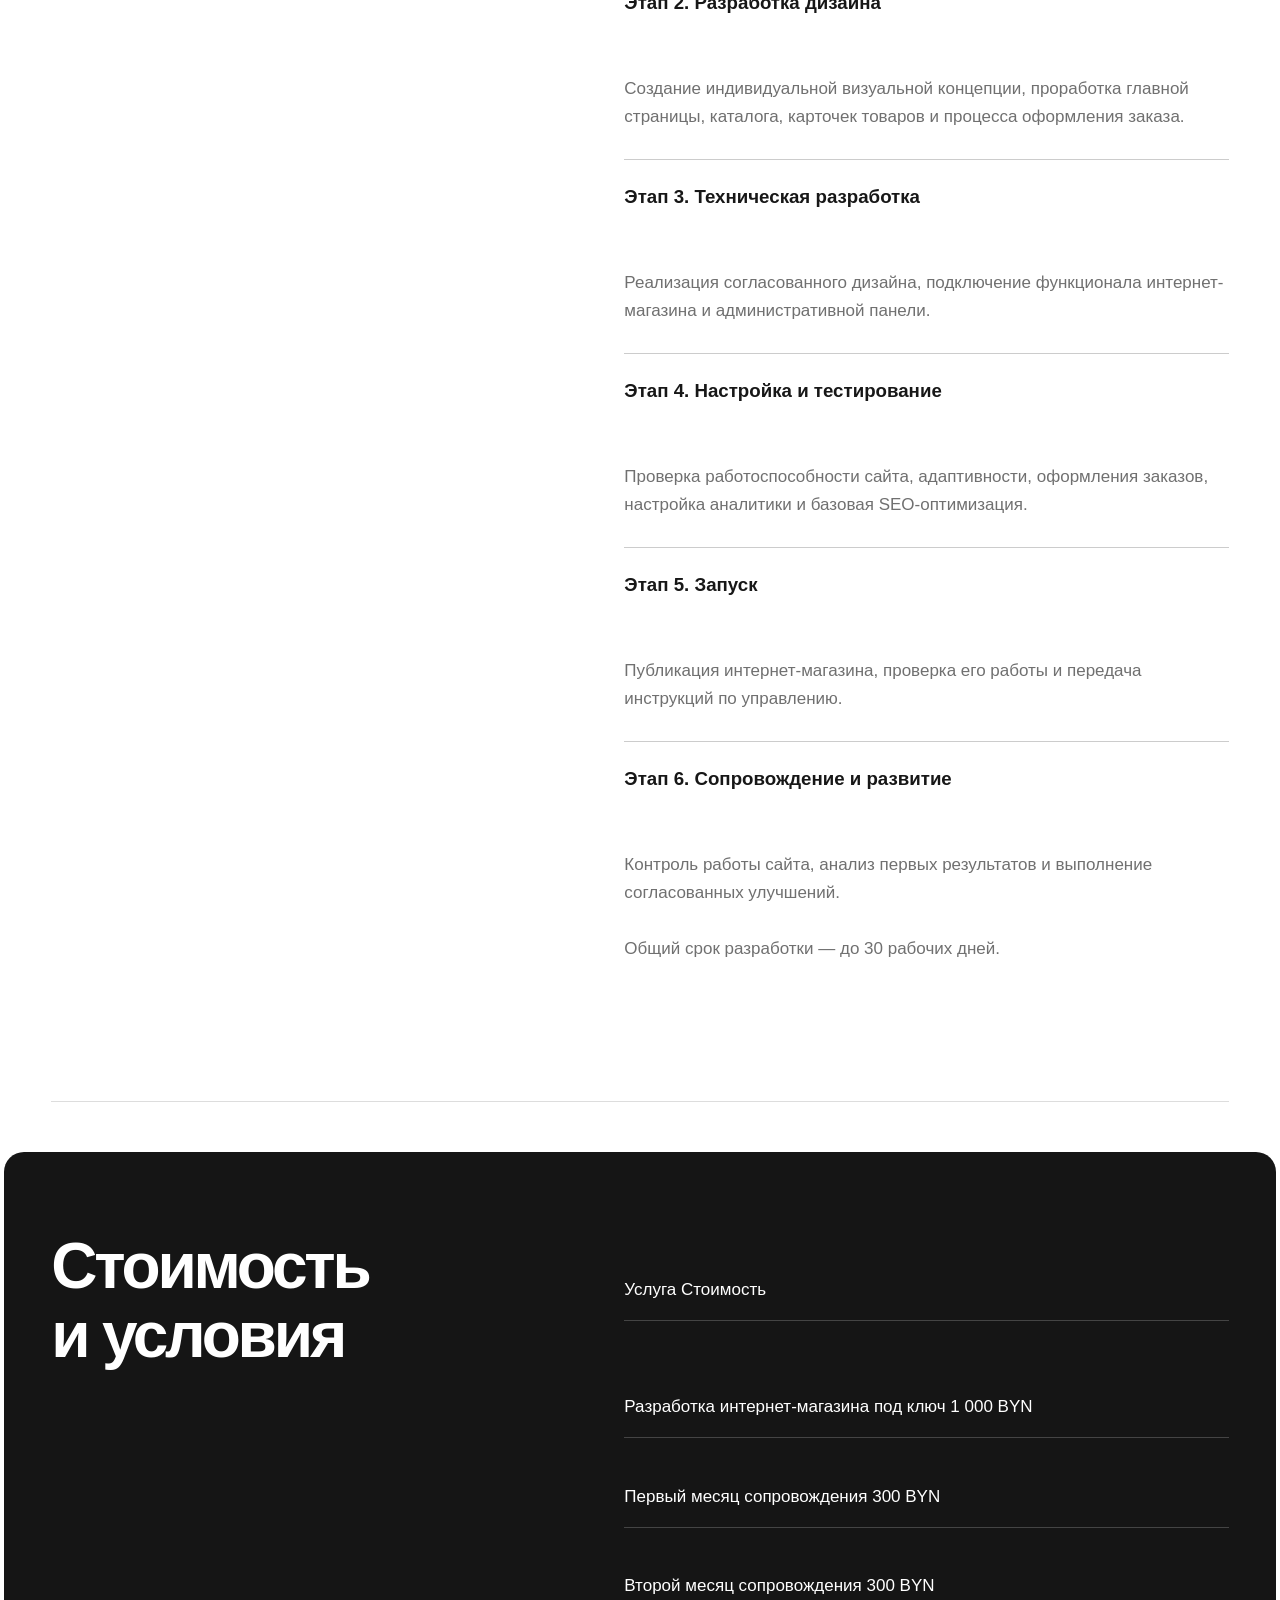
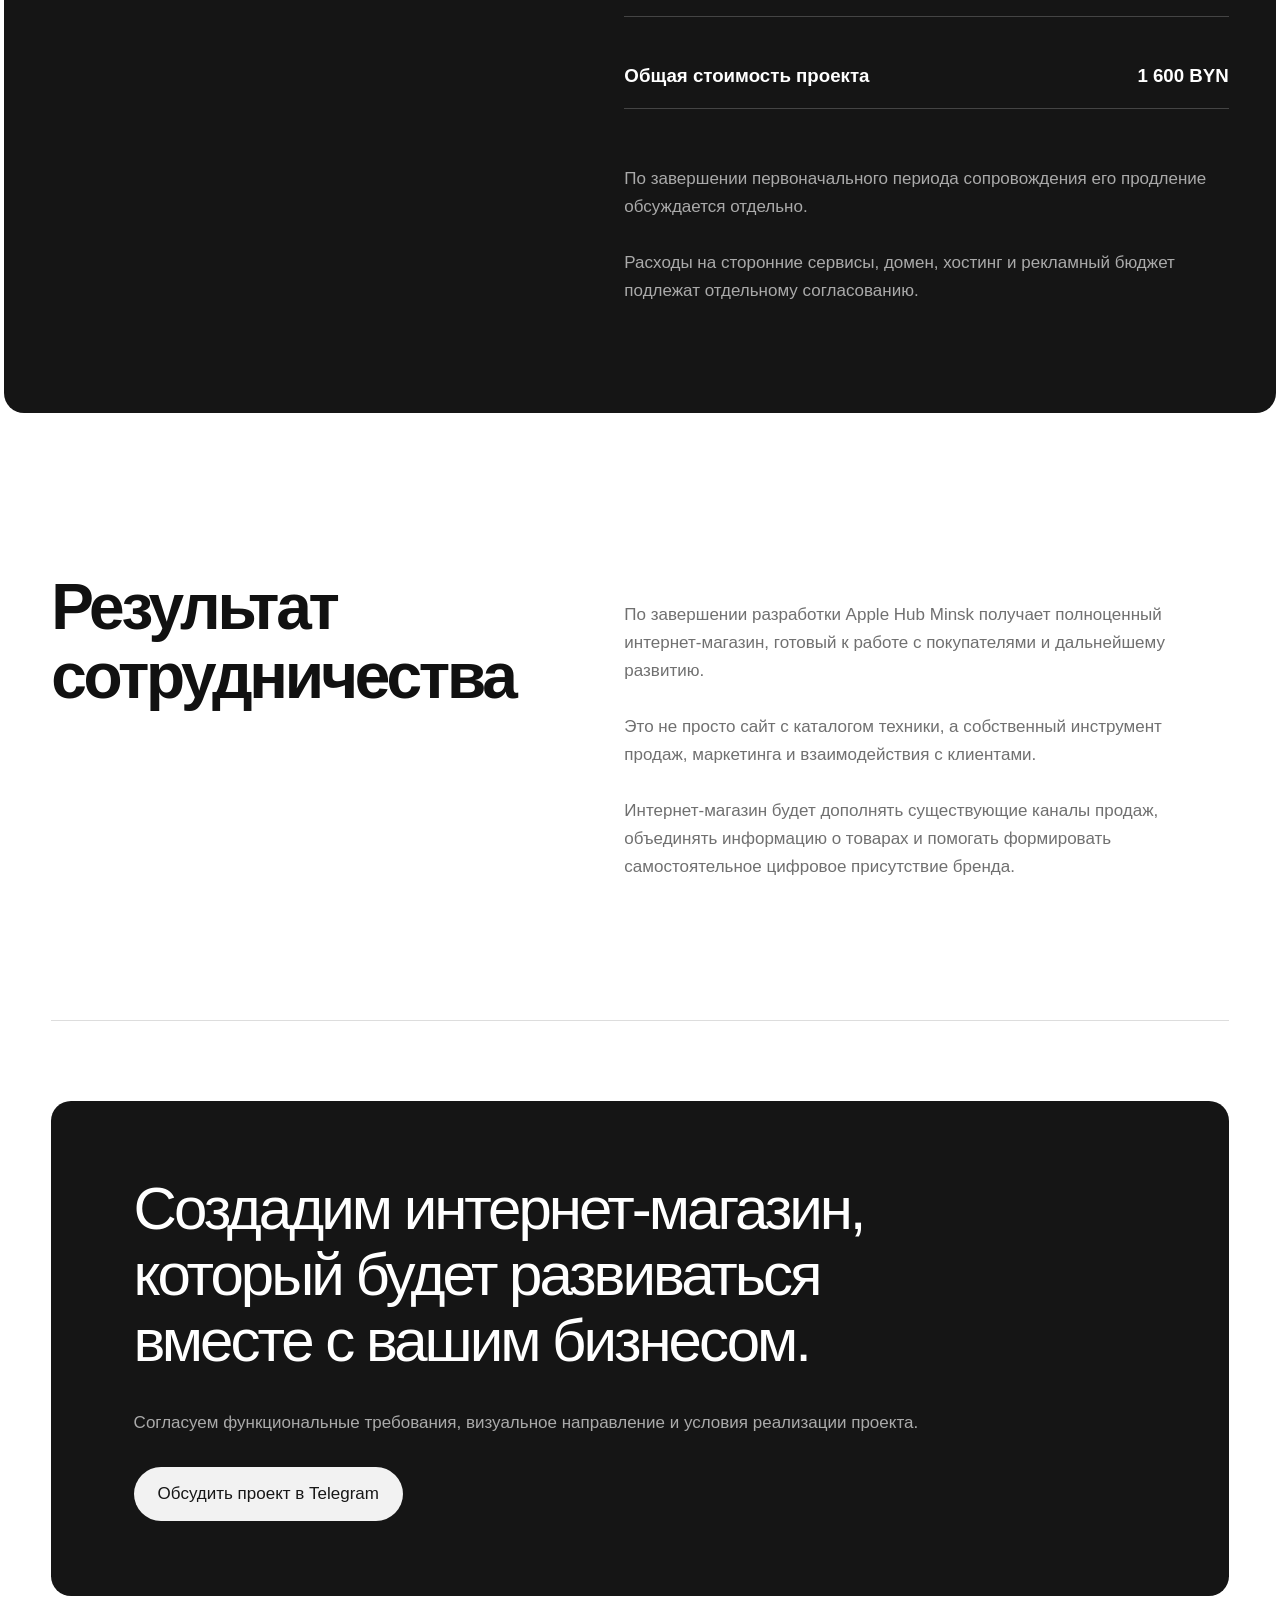
==== commit 37bfacf0: "Remove next step section" ====
--- a/apple-hub-minsk/index.html
+++ b/apple-hub-minsk/index.html
@@ -144,12 +144,7 @@
 Интернет-магазин будет дополнять существующие каналы продаж, объединять информацию о товарах и помогать формировать самостоятельное цифровое присутствие бренда.
 
 </div></div></section>
-<section><h2 class="section-heading">Следующий шаг</h2><div class="section-content"><div class='copy'>
-Согласование функциональных требований, визуального направления и условий реализации проекта.
-
-После согласования начинается этап проектирования и разработки интернет-магазина Apple Hub Minsk.
-
-<strong>Создадим интернет-магазин, который будет развиваться вместе с вашим бизнесом.</strong></div></div></section></div></main><footer><strong>Создадим интернет-магазин, который будет развиваться вместе с вашим бизнесом.</strong><span>Согласуем функциональные требования, визуальное направление и условия реализации проекта.</span><br><a class="footer-link" href="https://t.me/mofyl">Обсудить проект в Telegram</a></footer></div></body></html>
+</div></main><footer><strong>Создадим интернет-магазин, который будет развиваться вместе с вашим бизнесом.</strong><span>Согласуем функциональные требования, визуальное направление и условия реализации проекта.</span><br><a class="footer-link" href="https://t.me/mofyl">Обсудить проект в Telegram</a></footer></div></body></html>
 
 
 
@@ -158,3 +153,4 @@
 
 
 
+
